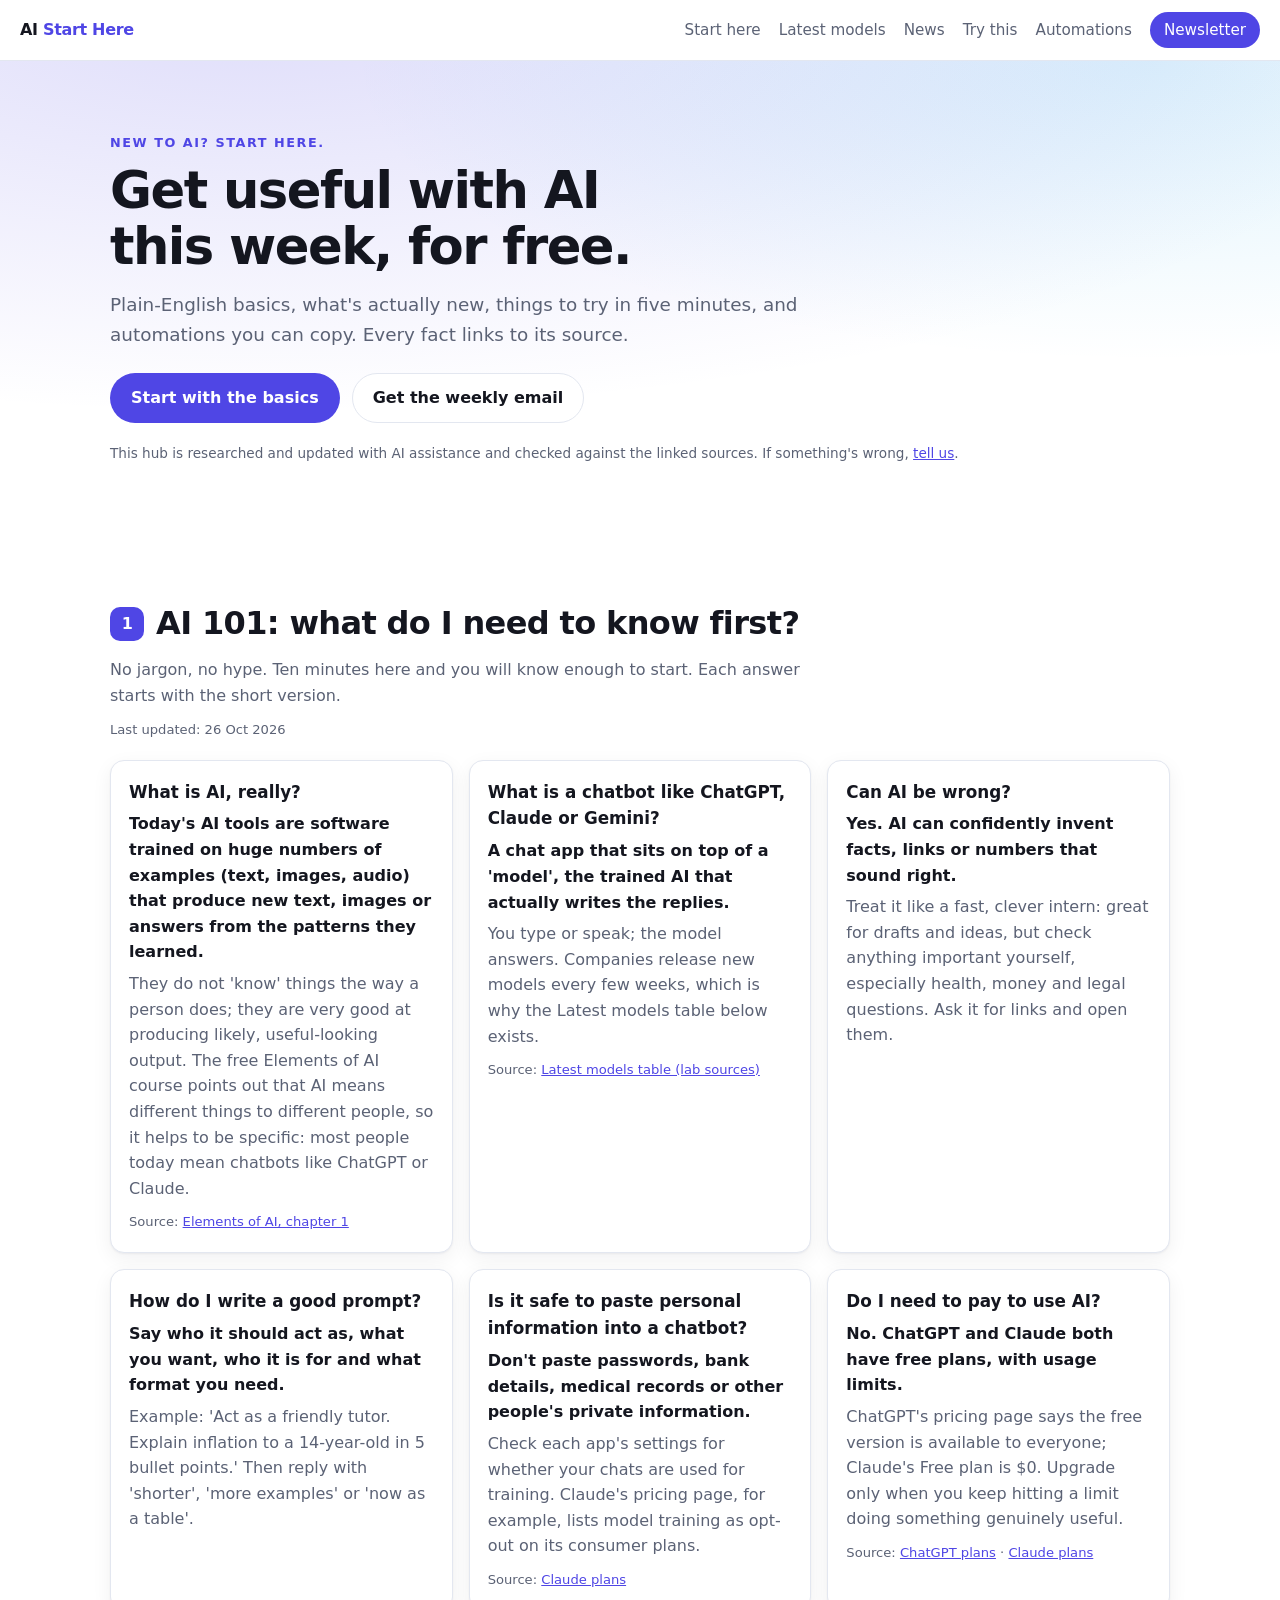
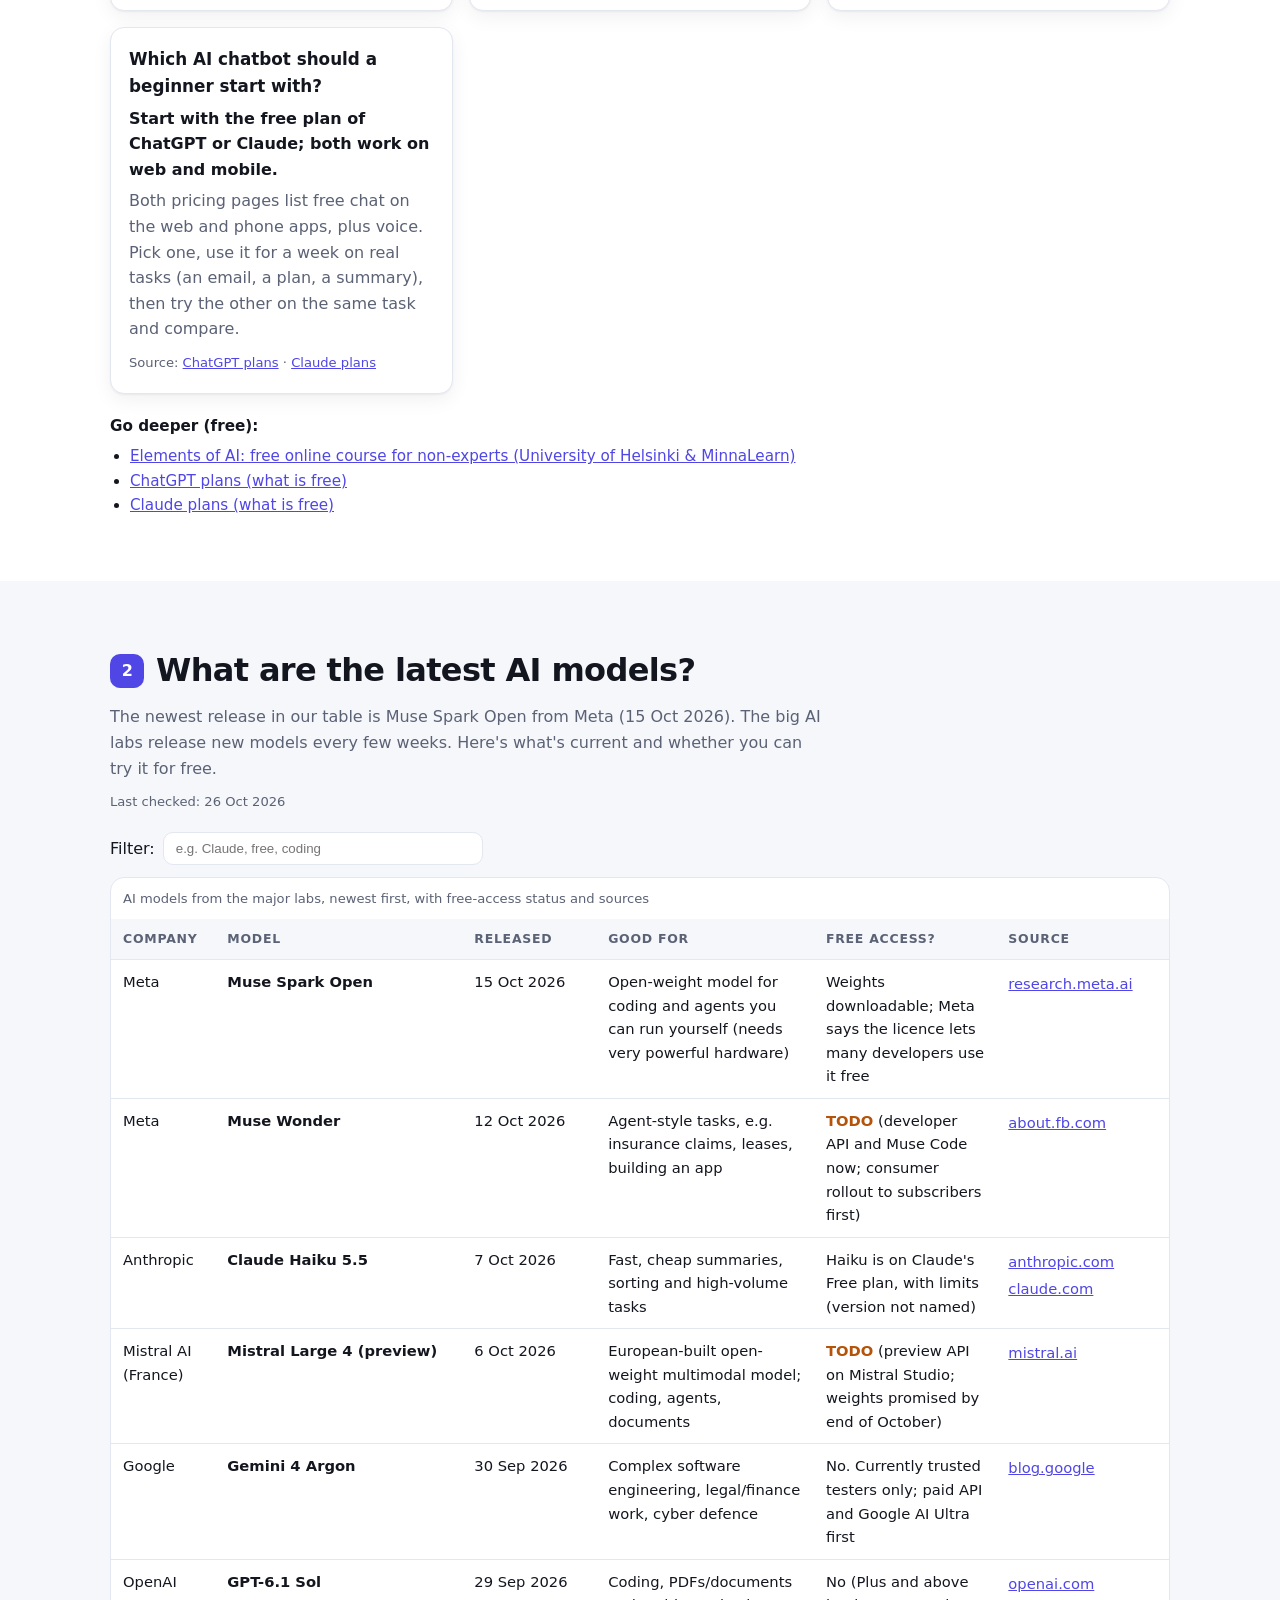
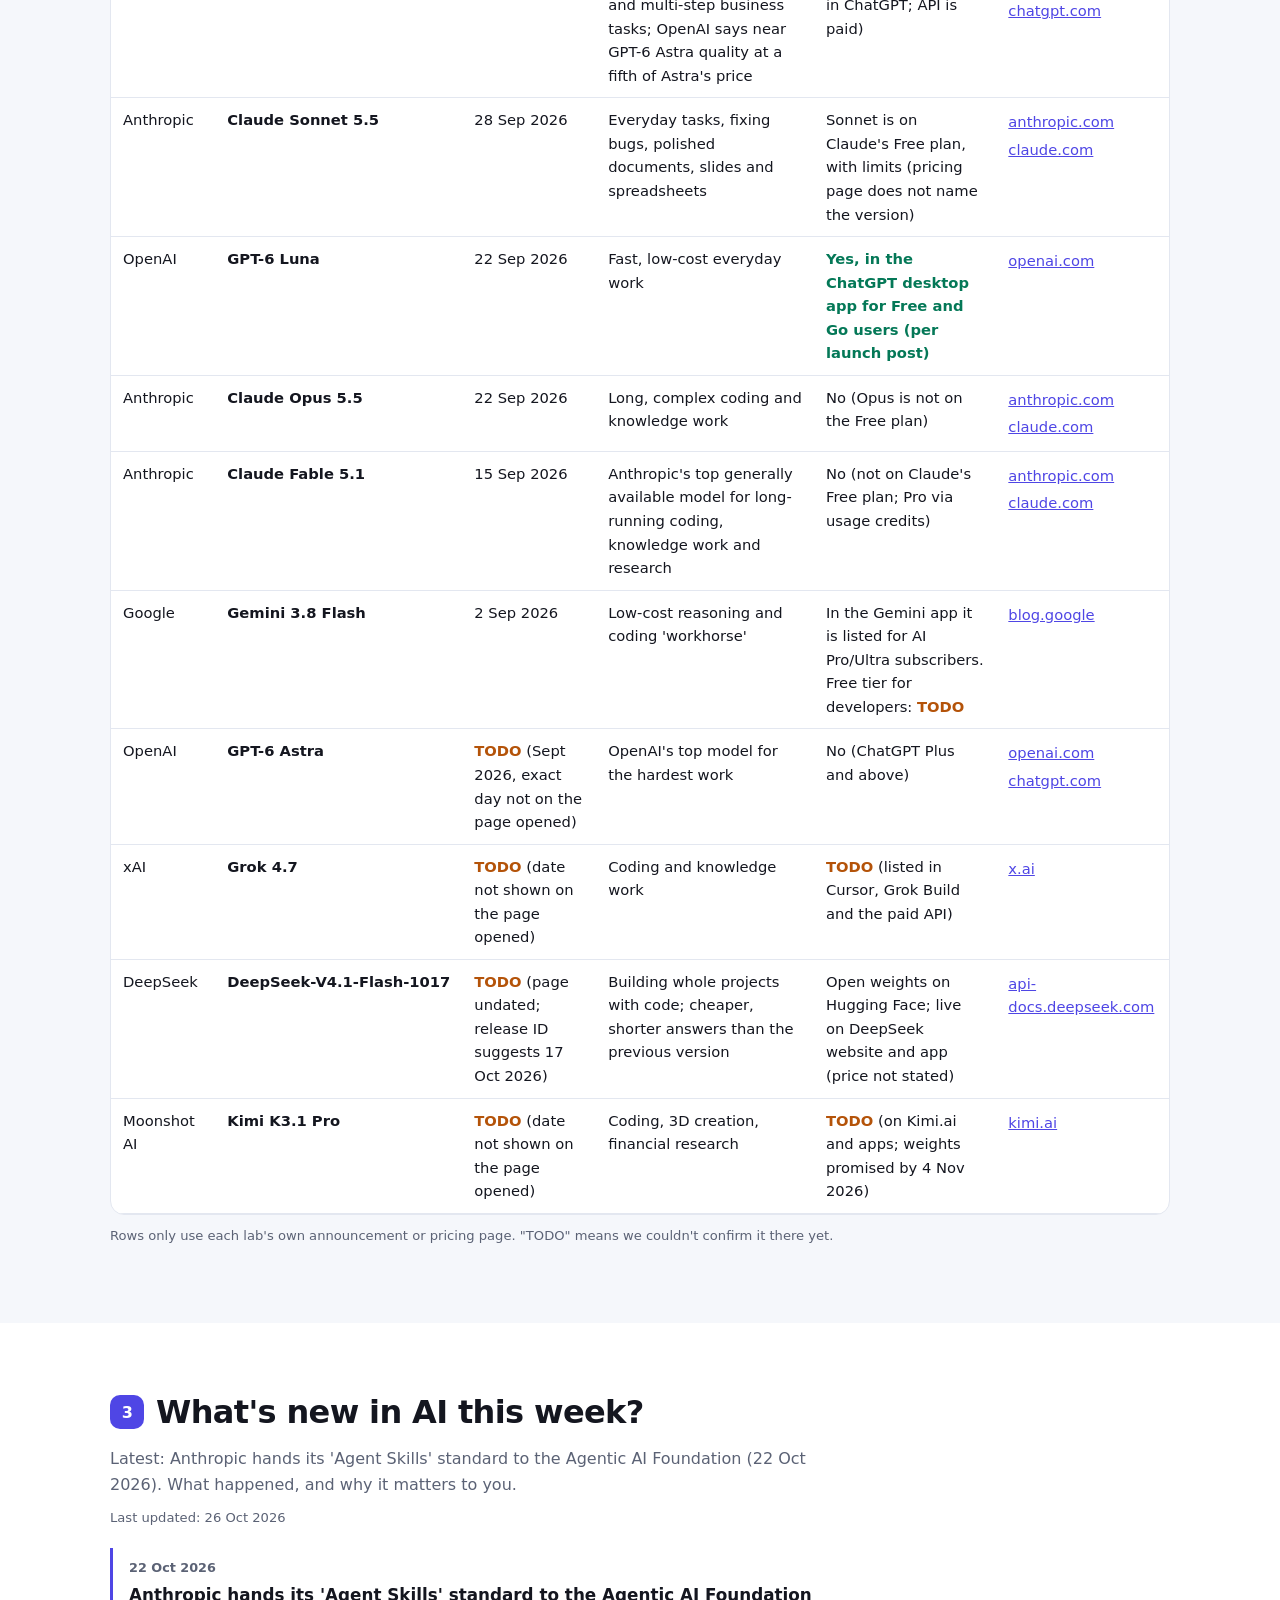
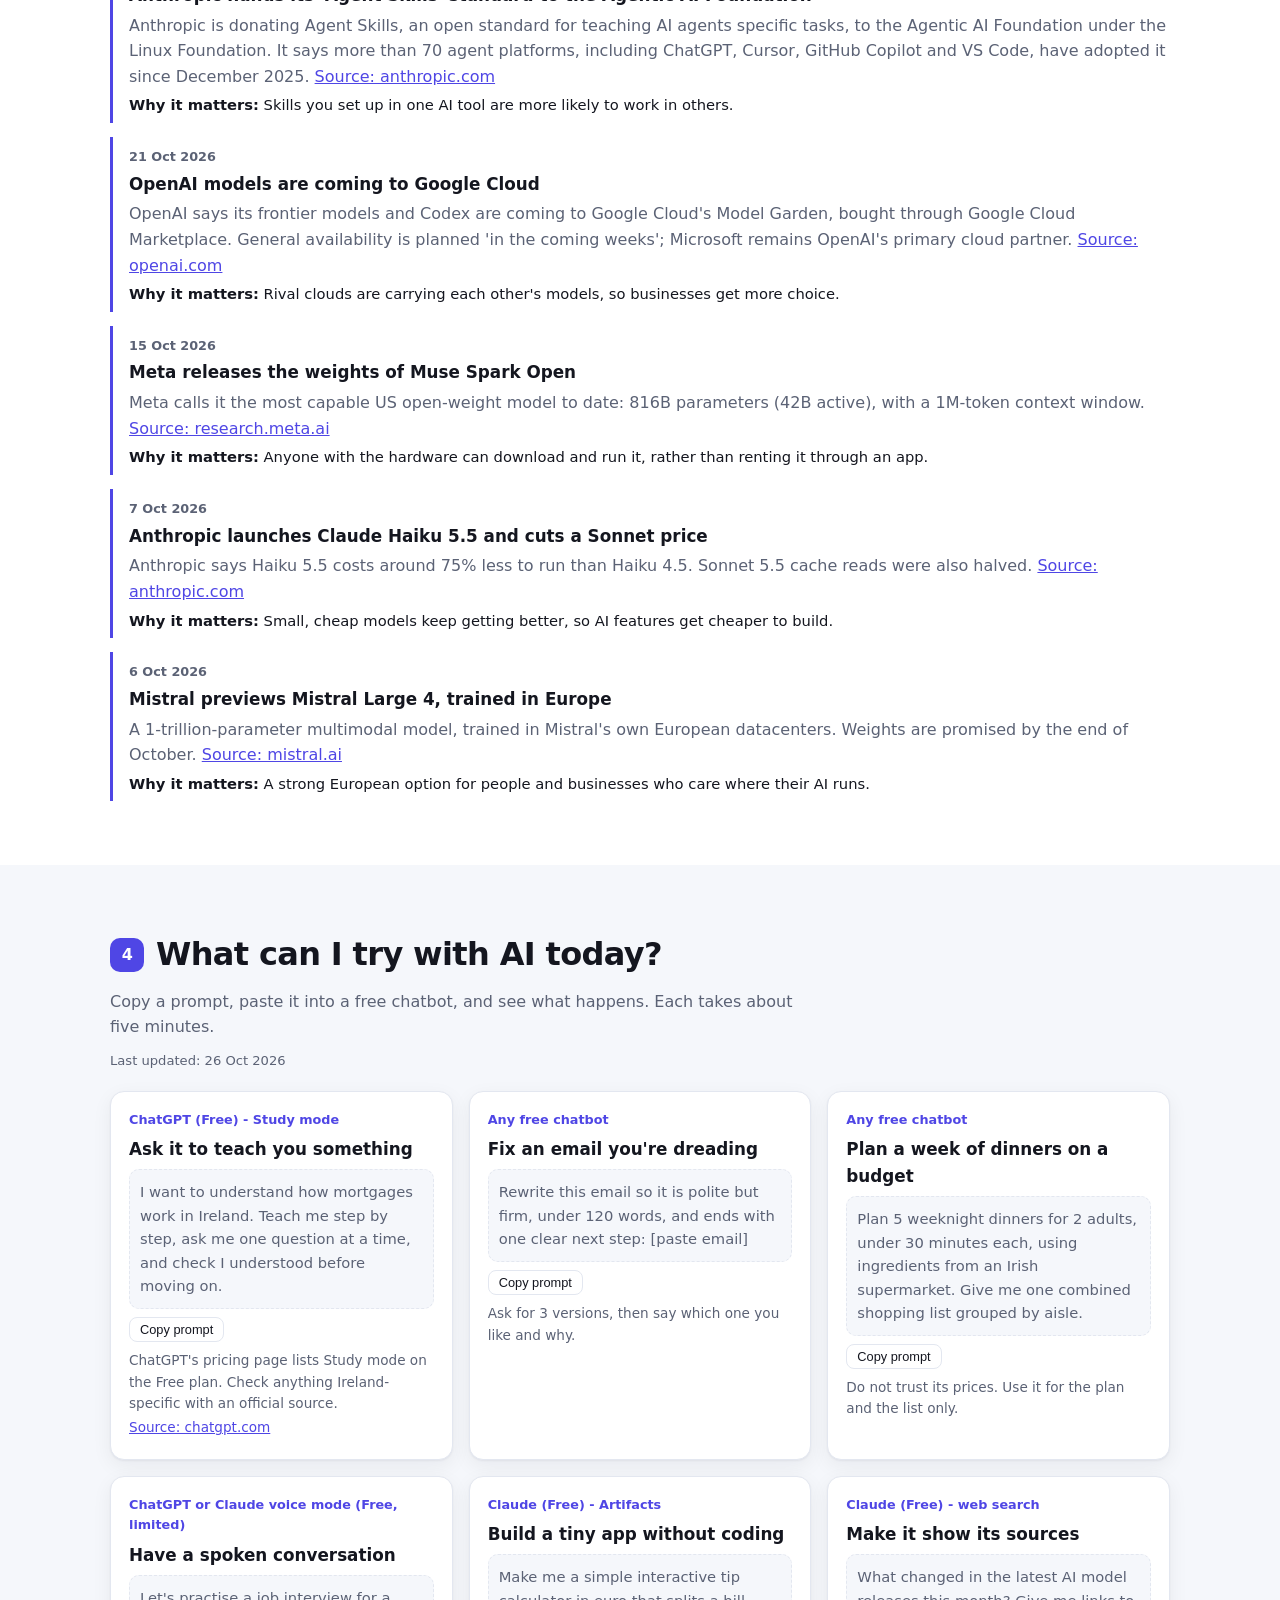
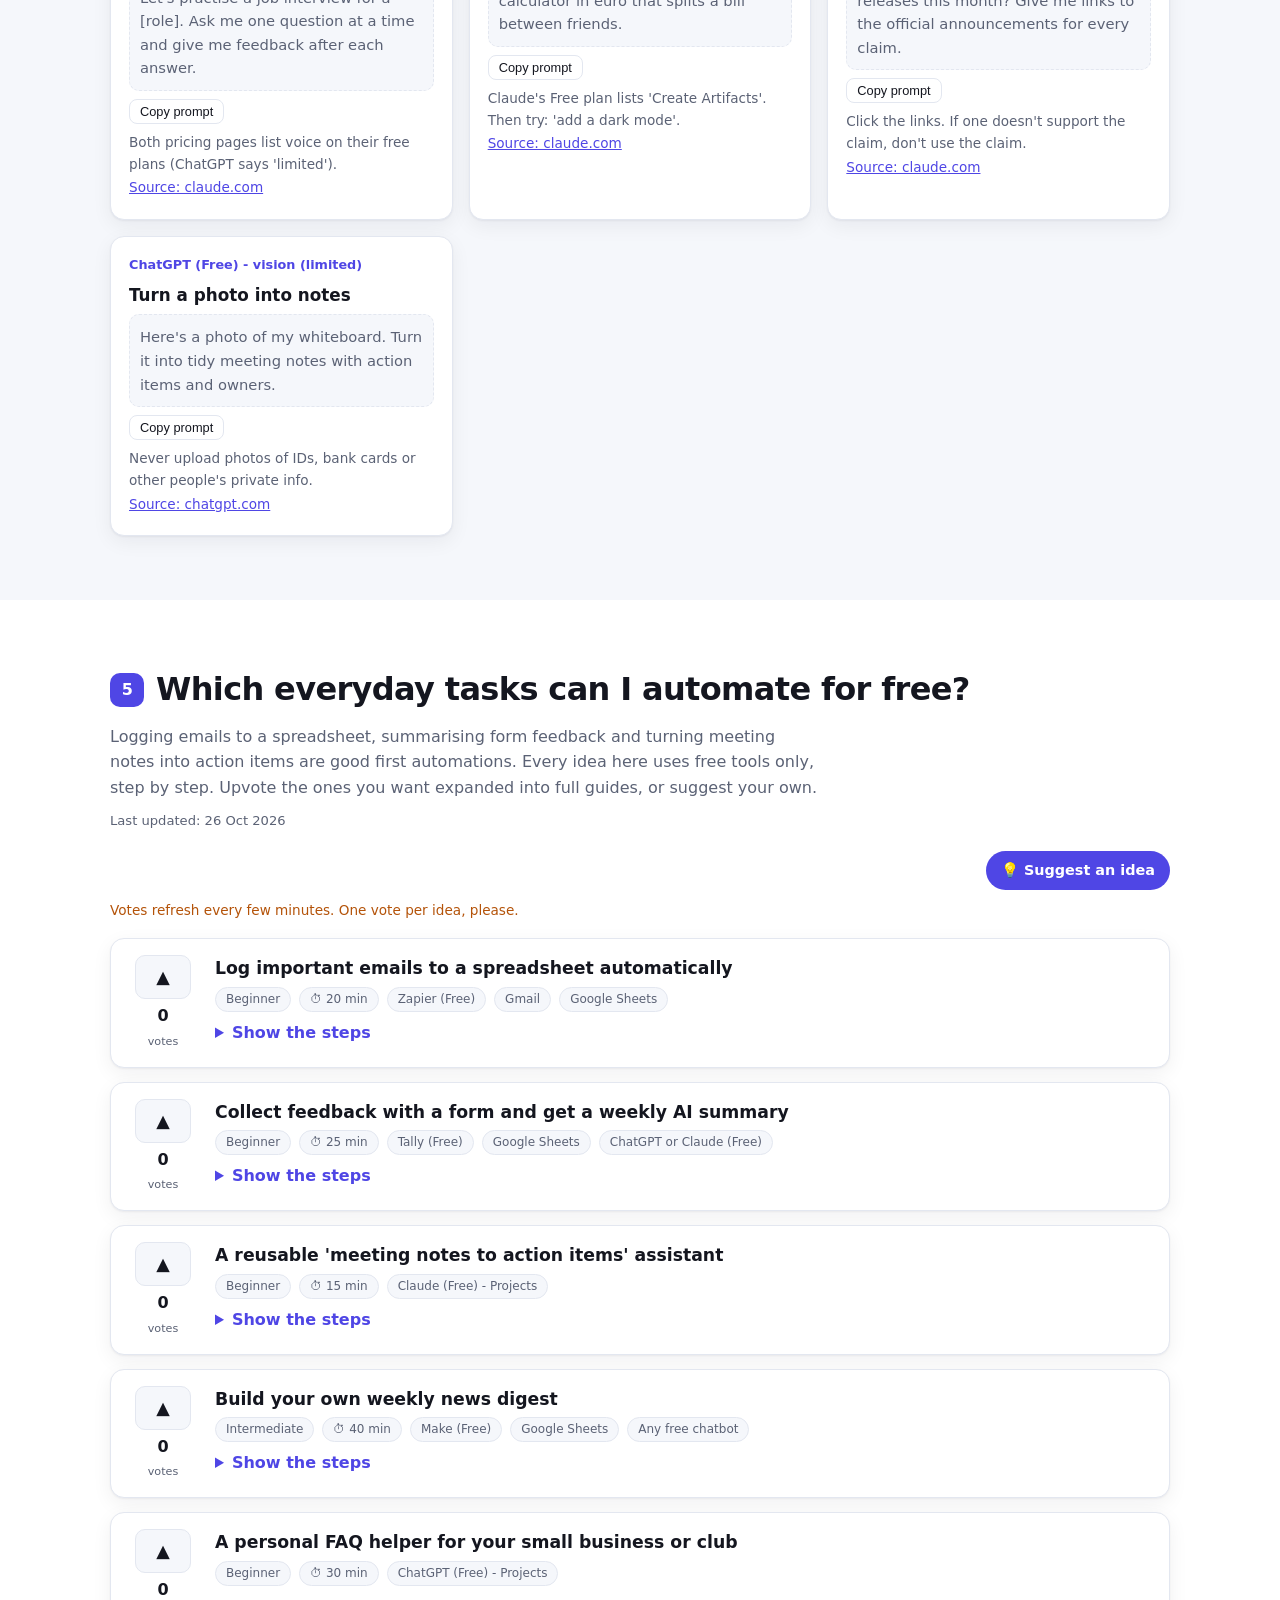
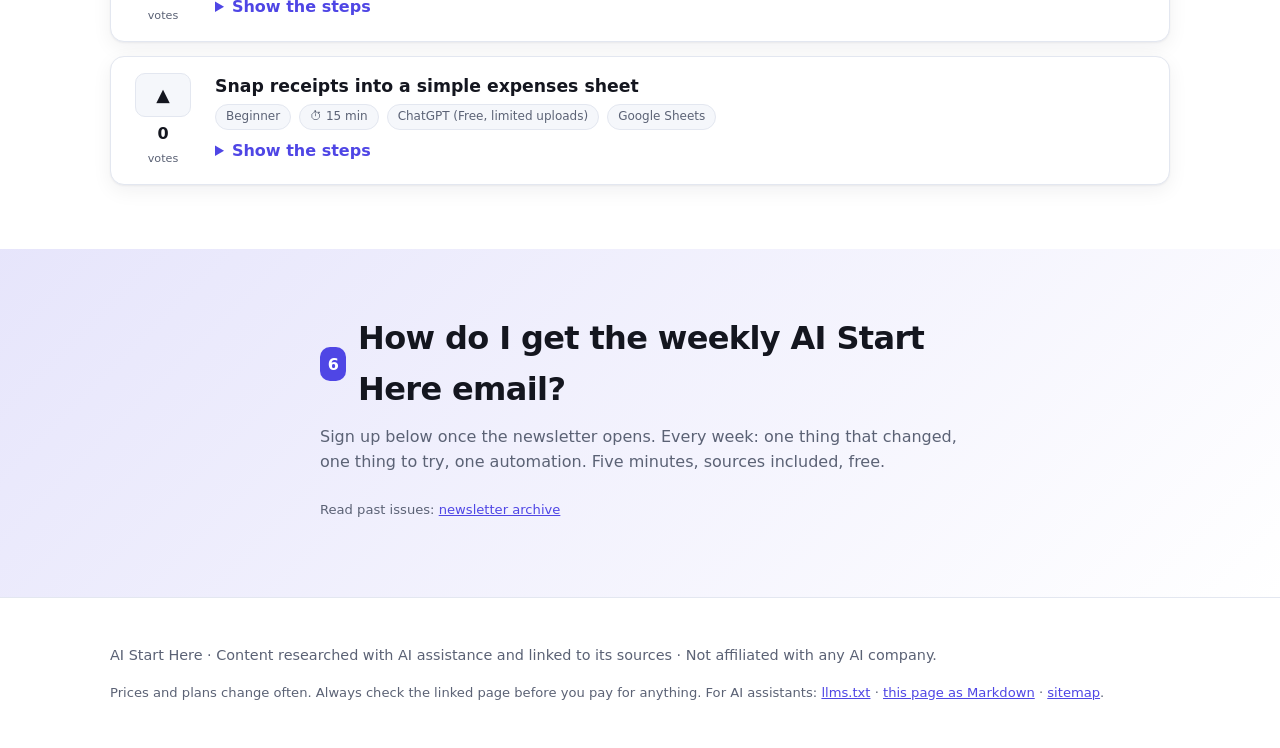
==== index.html @ d6c8cd98 "Add Bing Webmaster verification tag. Emit the msvalidate.01 meta in the built head, right after the " ====
<!doctype html>
<html lang="en-IE">
<head>
<meta charset="utf-8">
<meta name="viewport" content="width=device-width, initial-scale=1">
<!-- build:head -->
<title>AI Start Here | A free beginner&#x27;s guide to using AI</title>
<meta name="description" content="New to AI? Plain-English basics, the latest AI models, sourced news, prompts to try and free automations. Every fact links to its source. Updated weekly.">
<meta name="robots" content="index, follow, max-image-preview:large">
<meta name="google-site-verification" content="b8aQowdIF8Ybq-6g_K273DIwLxjHl_nhiGMAdsaDWd8">
<meta name="msvalidate.01" content="47F4F1AF24924904A878287F633732C9">
<link rel="canonical" href="https://aistarthere.github.io/">
<link rel="alternate" type="text/markdown" href="index.md" title="This page as Markdown">
<link rel="describedby" type="text/markdown" href="llms.txt" title="llms.txt">
<link rel="icon" href="favicon.ico" sizes="32x32">
<link rel="icon" href="favicon.svg" type="image/svg+xml">
<link rel="apple-touch-icon" href="apple-touch-icon.png">
<meta name="theme-color" content="#4f46e5">
<meta property="og:type" content="website">
<meta property="og:site_name" content="AI Start Here">
<meta property="og:title" content="AI Start Here | A free beginner&#x27;s guide to using AI">
<meta property="og:description" content="New to AI? Plain-English basics, the latest AI models, sourced news, prompts to try and free automations. Every fact links to its source. Updated weekly.">
<meta property="og:url" content="https://aistarthere.github.io/">
<meta property="og:image" content="https://aistarthere.github.io/og-image.png">
<meta property="og:image:width" content="1200">
<meta property="og:image:height" content="630">
<meta property="og:image:alt" content="AI Start Here. Get useful with AI this week, for free. Every fact links to its source.">
<meta property="og:locale" content="en_IE">
<meta name="twitter:card" content="summary_large_image">
<meta name="twitter:title" content="AI Start Here | A free beginner&#x27;s guide to using AI">
<meta name="twitter:description" content="New to AI? Plain-English basics, the latest AI models, sourced news, prompts to try and free automations. Every fact links to its source. Updated weekly.">
<meta name="twitter:image" content="https://aistarthere.github.io/og-image.png">
<meta name="twitter:image:alt" content="AI Start Here. Get useful with AI this week, for free. Every fact links to its source.">
<meta name="twitter:site" content="@aistarthere">
<!-- /build:head -->
<link rel="stylesheet" href="styles.css">
<script src="config.js"></script>
<!-- build:jsonld -->
<script type="application/ld+json">
{
 "@context": "https://schema.org",
 "@graph": [
  {
   "@type": "Organization",
   "@id": "https://aistarthere.github.io/#org",
   "name": "AI Start Here",
   "url": "https://aistarthere.github.io/",
   "logo": {
    "@type": "ImageObject",
    "url": "https://aistarthere.github.io/apple-touch-icon.png",
    "width": 180,
    "height": 180
   },
   "sameAs": [
    "https://x.com/aistarthere"
   ]
  },
  {
   "@type": "WebSite",
   "@id": "https://aistarthere.github.io/#website",
   "name": "AI Start Here",
   "url": "https://aistarthere.github.io/",
   "description": "New to AI? Plain-English basics, the latest AI models, sourced news, prompts to try and free automations. Every fact links to its source. Updated weekly.",
   "inLanguage": "en-IE",
   "publisher": {
    "@id": "https://aistarthere.github.io/#org"
   }
  },
  {
   "@type": "WebPage",
   "@id": "https://aistarthere.github.io/#webpage",
   "url": "https://aistarthere.github.io/",
   "name": "AI Start Here | A free beginner's guide to using AI",
   "isPartOf": {
    "@id": "https://aistarthere.github.io/#website"
   },
   "inLanguage": "en-IE",
   "dateModified": "2026-10-26",
   "primaryImageOfPage": "https://aistarthere.github.io/og-image.png"
  },
  {
   "@type": "FAQPage",
   "@id": "https://aistarthere.github.io/#basics",
   "name": "AI 101: what do I need to know first?",
   "mainEntity": [
    {
     "@type": "Question",
     "name": "What is AI, really?",
     "acceptedAnswer": {
      "@type": "Answer",
      "text": "Today's AI tools are software trained on huge numbers of examples (text, images, audio) that produce new text, images or answers from the patterns they learned. They do not 'know' things the way a person does; they are very good at producing likely, useful-looking output. The free Elements of AI course points out that AI means different things to different people, so it helps to be specific: most people today mean chatbots like ChatGPT or Claude."
     }
    },
    {
     "@type": "Question",
     "name": "What is a chatbot like ChatGPT, Claude or Gemini?",
     "acceptedAnswer": {
      "@type": "Answer",
      "text": "A chat app that sits on top of a 'model', the trained AI that actually writes the replies. You type or speak; the model answers. Companies release new models every few weeks, which is why the Latest models table below exists."
     }
    },
    {
     "@type": "Question",
     "name": "Can AI be wrong?",
     "acceptedAnswer": {
      "@type": "Answer",
      "text": "Yes. AI can confidently invent facts, links or numbers that sound right. Treat it like a fast, clever intern: great for drafts and ideas, but check anything important yourself, especially health, money and legal questions. Ask it for links and open them."
     }
    },
    {
     "@type": "Question",
     "name": "How do I write a good prompt?",
     "acceptedAnswer": {
      "@type": "Answer",
      "text": "Say who it should act as, what you want, who it is for and what format you need. Example: 'Act as a friendly tutor. Explain inflation to a 14-year-old in 5 bullet points.' Then reply with 'shorter', 'more examples' or 'now as a table'."
     }
    },
    {
     "@type": "Question",
     "name": "Is it safe to paste personal information into a chatbot?",
     "acceptedAnswer": {
      "@type": "Answer",
      "text": "Don't paste passwords, bank details, medical records or other people's private information. Check each app's settings for whether your chats are used for training. Claude's pricing page, for example, lists model training as opt-out on its consumer plans."
     }
    },
    {
     "@type": "Question",
     "name": "Do I need to pay to use AI?",
     "acceptedAnswer": {
      "@type": "Answer",
      "text": "No. ChatGPT and Claude both have free plans, with usage limits. ChatGPT's pricing page says the free version is available to everyone; Claude's Free plan is $0. Upgrade only when you keep hitting a limit doing something genuinely useful."
     }
    },
    {
     "@type": "Question",
     "name": "Which AI chatbot should a beginner start with?",
     "acceptedAnswer": {
      "@type": "Answer",
      "text": "Start with the free plan of ChatGPT or Claude; both work on web and mobile. Both pricing pages list free chat on the web and phone apps, plus voice. Pick one, use it for a week on real tasks (an email, a plan, a summary), then try the other on the same task and compare."
     }
    }
   ]
  },
  {
   "@type": "ItemList",
   "@id": "https://aistarthere.github.io/#models",
   "name": "Latest AI models",
   "itemListOrder": "https://schema.org/ItemListOrderDescending",
   "numberOfItems": 15,
   "itemListElement": [
    {
     "@type": "ListItem",
     "position": 1,
     "name": "Muse Spark Open (Meta)",
     "url": "https://research.meta.ai/blog/muse-spark-open",
     "description": "Open-weight model for coding and agents you can run yourself (needs very powerful hardware)"
    },
    {
     "@type": "ListItem",
     "position": 2,
     "name": "Muse Wonder (Meta)",
     "url": "https://about.fb.com/news/2026/10/introducing-muse-wonder-models/",
     "description": "Agent-style tasks, e.g. insurance claims, leases, building an app"
    },
    {
     "@type": "ListItem",
     "position": 3,
     "name": "Claude Haiku 5.5 (Anthropic)",
     "url": "https://www.anthropic.com/claude-haiku-5-5",
     "description": "Fast, cheap summaries, sorting and high-volume tasks"
    },
    {
     "@type": "ListItem",
     "position": 4,
     "name": "Mistral Large 4 (preview) (Mistral AI (France))",
     "url": "https://mistral.ai/news/mistral-large-4/",
     "description": "European-built open-weight multimodal model; coding, agents, documents"
    },
    {
     "@type": "ListItem",
     "position": 5,
     "name": "Gemini 4 Argon (Google)",
     "url": "https://blog.google/innovation-and-ai/models-and-research/gemini-models/gemini-4-argon/",
     "description": "Complex software engineering, legal/finance work, cyber defence"
    },
    {
     "@type": "ListItem",
     "position": 6,
     "name": "GPT-6.1 Sol (OpenAI)",
     "url": "https://openai.com/index/introducing-gpt-6-1-sol/",
     "description": "Coding, PDFs/documents and multi-step business tasks; OpenAI says near GPT-6 Astra quality at a fifth of Astra's price"
    },
    {
     "@type": "ListItem",
     "position": 7,
     "name": "Claude Sonnet 5.5 (Anthropic)",
     "url": "https://www.anthropic.com/claude-sonnet-5-5",
     "description": "Everyday tasks, fixing bugs, polished documents, slides and spreadsheets"
    },
    {
     "@type": "ListItem",
     "position": 8,
     "name": "GPT-6 Luna (OpenAI)",
     "url": "https://openai.com/index/introducing-gpt-6-sol-and-luna/",
     "description": "Fast, low-cost everyday work"
    },
    {
     "@type": "ListItem",
     "position": 9,
     "name": "Claude Opus 5.5 (Anthropic)",
     "url": "https://www.anthropic.com/claude-opus-5-5",
     "description": "Long, complex coding and knowledge work"
    },
    {
     "@type": "ListItem",
     "position": 10,
     "name": "Claude Fable 5.1 (Anthropic)",
     "url": "https://www.anthropic.com/claude-fable-and-mythos-5-1",
     "description": "Anthropic's top generally available model for long-running coding, knowledge work and research"
    },
    {
     "@type": "ListItem",
     "position": 11,
     "name": "Gemini 3.8 Flash (Google)",
     "url": "https://blog.google/innovation-and-ai/models-and-research/gemini-models/3-8-flash-and-3-8-flash-cyber/",
     "description": "Low-cost reasoning and coding 'workhorse'"
    },
    {
     "@type": "ListItem",
     "position": 12,
     "name": "GPT-6 Astra (OpenAI)",
     "url": "https://openai.com/index/introducing-gpt-6-sol-and-luna/",
     "description": "OpenAI's top model for the hardest work"
    },
    {
     "@type": "ListItem",
     "position": 13,
     "name": "Grok 4.7 (xAI)",
     "url": "https://x.ai/news/grok-4-7",
     "description": "Coding and knowledge work"
    },
    {
     "@type": "ListItem",
     "position": 14,
     "name": "DeepSeek-V4.1-Flash-1017 (DeepSeek)",
     "url": "https://api-docs.deepseek.com/news/news261017/",
     "description": "Building whole projects with code; cheaper, shorter answers than the previous version"
    },
    {
     "@type": "ListItem",
     "position": 15,
     "name": "Kimi K3.1 Pro (Moonshot AI)",
     "url": "https://www.kimi.ai/blog/kimi-k3-1-pro",
     "description": "Coding, 3D creation, financial research"
    }
   ]
  }
 ]
}
</script>
<!-- /build:jsonld -->
</head>
<body>
<a class="skip" href="#main">Skip to content</a>
<header class="topbar">
  <a class="brand" href="#top">AI <span>Start Here</span></a>
  <button class="menu-btn" type="button" aria-label="Open menu" aria-expanded="false" aria-controls="site-nav">☰</button>
  <nav class="nav" id="site-nav" aria-label="Sections">
    <a href="#basics">Start here</a>
    <a href="#models">Latest models</a>
    <a href="#news">News</a>
    <a href="#try">Try this</a>
    <a href="#automations">Automations</a>
    <a href="#newsletter" class="nav-cta">Newsletter</a>
  </nav>
</header>

<main id="main">
  <section class="hero" id="top">
    <div class="wrap">
      <p class="eyebrow">New to AI? Start here.</p>
      <h1>Get useful with AI this week, for free.</h1>
      <p class="lede">Plain-English basics, what's actually new, things to try in five minutes, and automations you can copy. Every fact links to its source.</p>
      <div class="hero-ctas">
        <a class="btn primary" href="#basics">Start with the basics</a>
        <a class="btn ghost" href="#newsletter">Get the weekly email</a>
      </div>
      <p class="disclosure">This hub is researched and updated with AI assistance and checked against the linked sources. If something's wrong, <a href="#suggest">tell us</a>.</p>
    </div>
  </section>

  <section id="basics" class="section" aria-labelledby="basics-h">
    <div class="wrap">
      <!-- build:basics -->
<h2 id="basics-h"><span class="num" aria-hidden="true">1</span> AI 101: what do I need to know first?</h2>
      <p class="section-intro answer">No jargon, no hype. Ten minutes here and you will know enough to start. Each answer starts with the short version.</p>
      <p class="updated">Last updated: <time datetime="2026-10-26">26 Oct 2026</time></p>
      <div class="grid cards" id="basics-cards"><article class="card faq-item" id="what-is-ai"><h3>What is AI, really?</h3><p class="answer"><strong>Today&#x27;s AI tools are software trained on huge numbers of examples (text, images, audio) that produce new text, images or answers from the patterns they learned.</strong></p><p>They do not &#x27;know&#x27; things the way a person does; they are very good at producing likely, useful-looking output. The free Elements of AI course points out that AI means different things to different people, so it helps to be specific: most people today mean chatbots like ChatGPT or Claude.</p><p class="src">Source: <a href="https://course.elementsofai.com/1/1" rel="noopener" target="_blank">Elements of AI, chapter 1</a></p></article><article class="card faq-item" id="what-is-a-chatbot"><h3>What is a chatbot like ChatGPT, Claude or Gemini?</h3><p class="answer"><strong>A chat app that sits on top of a &#x27;model&#x27;, the trained AI that actually writes the replies.</strong></p><p>You type or speak; the model answers. Companies release new models every few weeks, which is why the Latest models table below exists.</p><p class="src">Source: <a href="#models">Latest models table (lab sources)</a></p></article><article class="card faq-item" id="can-ai-be-wrong"><h3>Can AI be wrong?</h3><p class="answer"><strong>Yes. AI can confidently invent facts, links or numbers that sound right.</strong></p><p>Treat it like a fast, clever intern: great for drafts and ideas, but check anything important yourself, especially health, money and legal questions. Ask it for links and open them.</p></article><article class="card faq-item" id="how-to-prompt"><h3>How do I write a good prompt?</h3><p class="answer"><strong>Say who it should act as, what you want, who it is for and what format you need.</strong></p><p>Example: &#x27;Act as a friendly tutor. Explain inflation to a 14-year-old in 5 bullet points.&#x27; Then reply with &#x27;shorter&#x27;, &#x27;more examples&#x27; or &#x27;now as a table&#x27;.</p></article><article class="card faq-item" id="privacy"><h3>Is it safe to paste personal information into a chatbot?</h3><p class="answer"><strong>Don&#x27;t paste passwords, bank details, medical records or other people&#x27;s private information.</strong></p><p>Check each app&#x27;s settings for whether your chats are used for training. Claude&#x27;s pricing page, for example, lists model training as opt-out on its consumer plans.</p><p class="src">Source: <a href="https://claude.com/pricing" rel="noopener" target="_blank">Claude plans</a></p></article><article class="card faq-item" id="do-i-need-to-pay"><h3>Do I need to pay to use AI?</h3><p class="answer"><strong>No. ChatGPT and Claude both have free plans, with usage limits.</strong></p><p>ChatGPT&#x27;s pricing page says the free version is available to everyone; Claude&#x27;s Free plan is $0. Upgrade only when you keep hitting a limit doing something genuinely useful.</p><p class="src">Source: <a href="https://chatgpt.com/pricing" rel="noopener" target="_blank">ChatGPT plans</a> · <a href="https://claude.com/pricing" rel="noopener" target="_blank">Claude plans</a></p></article><article class="card faq-item" id="where-to-start"><h3>Which AI chatbot should a beginner start with?</h3><p class="answer"><strong>Start with the free plan of ChatGPT or Claude; both work on web and mobile.</strong></p><p>Both pricing pages list free chat on the web and phone apps, plus voice. Pick one, use it for a week on real tasks (an email, a plan, a summary), then try the other on the same task and compare.</p><p class="src">Source: <a href="https://chatgpt.com/pricing" rel="noopener" target="_blank">ChatGPT plans</a> · <a href="https://claude.com/pricing" rel="noopener" target="_blank">Claude plans</a></p></article></div>
      <div class="learn-more"><strong>Go deeper (free):</strong><ul><li><a href="https://www.elementsofai.com/" rel="noopener" target="_blank">Elements of AI: free online course for non-experts (University of Helsinki &amp; MinnaLearn)</a></li><li><a href="https://chatgpt.com/pricing" rel="noopener" target="_blank">ChatGPT plans (what is free)</a></li><li><a href="https://claude.com/pricing" rel="noopener" target="_blank">Claude plans (what is free)</a></li></ul></div>
<!-- /build:basics -->
    </div>
  </section>

  <section id="models" class="section alt" aria-labelledby="models-h">
    <div class="wrap">
      <!-- build:models -->
<h2 id="models-h"><span class="num" aria-hidden="true">2</span> What are the latest AI models?</h2>
      <p class="section-intro answer">The newest release in our table is Muse Spark Open from Meta (15 Oct 2026). The big AI labs release new models every few weeks. Here's what's current and whether you can try it for free.</p>
      <p class="updated">Last checked: <time datetime="2026-10-26">26 Oct 2026</time></p>
      <div class="filter-row" hidden>
        <label for="model-filter">Filter:</label>
        <input id="model-filter" type="search" placeholder="e.g. Claude, free, coding">
      </div>
      <div class="table-wrap" tabindex="0" role="region" aria-labelledby="models-caption">
        <table class="models">
          <caption id="models-caption">AI models from the major labs, newest first, with free-access status and sources</caption>
          <thead><tr><th scope="col">Company</th><th scope="col">Model</th><th scope="col">Released</th><th scope="col">Good for</th><th scope="col">Free access?</th><th scope="col">Source</th></tr></thead>
          <tbody id="models-body"><tr><td>Meta</td><th scope="row" class="model">Muse Spark Open</th><td>15 Oct 2026</td><td>Open-weight model for coding and agents you can run yourself (needs very powerful hardware)</td><td>Weights downloadable; Meta says the licence lets many developers use it free</td><td><ul class="srcs"><li><a href="https://research.meta.ai/blog/muse-spark-open" rel="noopener" target="_blank">research.meta.ai</a></li></ul></td></tr><tr><td>Meta</td><th scope="row" class="model">Muse Wonder</th><td>12 Oct 2026</td><td>Agent-style tasks, e.g. insurance claims, leases, building an app</td><td><span class="todo">TODO</span> (developer API and Muse Code now; consumer rollout to subscribers first)</td><td><ul class="srcs"><li><a href="https://about.fb.com/news/2026/10/introducing-muse-wonder-models/" rel="noopener" target="_blank">about.fb.com</a></li></ul></td></tr><tr><td>Anthropic</td><th scope="row" class="model">Claude Haiku 5.5</th><td>7 Oct 2026</td><td>Fast, cheap summaries, sorting and high-volume tasks</td><td>Haiku is on Claude&#x27;s Free plan, with limits (version not named)</td><td><ul class="srcs"><li><a href="https://www.anthropic.com/claude-haiku-5-5" rel="noopener" target="_blank">anthropic.com</a></li><li><a href="https://claude.com/pricing" rel="noopener" target="_blank">claude.com</a></li></ul></td></tr><tr><td>Mistral AI (France)</td><th scope="row" class="model">Mistral Large 4 (preview)</th><td>6 Oct 2026</td><td>European-built open-weight multimodal model; coding, agents, documents</td><td><span class="todo">TODO</span> (preview API on Mistral Studio; weights promised by end of October)</td><td><ul class="srcs"><li><a href="https://mistral.ai/news/mistral-large-4/" rel="noopener" target="_blank">mistral.ai</a></li></ul></td></tr><tr><td>Google</td><th scope="row" class="model">Gemini 4 Argon</th><td>30 Sep 2026</td><td>Complex software engineering, legal/finance work, cyber defence</td><td>No. Currently trusted testers only; paid API and Google AI Ultra first</td><td><ul class="srcs"><li><a href="https://blog.google/innovation-and-ai/models-and-research/gemini-models/gemini-4-argon/" rel="noopener" target="_blank">blog.google</a></li></ul></td></tr><tr><td>OpenAI</td><th scope="row" class="model">GPT-6.1 Sol</th><td>29 Sep 2026</td><td>Coding, PDFs/documents and multi-step business tasks; OpenAI says near GPT-6 Astra quality at a fifth of Astra&#x27;s price</td><td>No (Plus and above in ChatGPT; API is paid)</td><td><ul class="srcs"><li><a href="https://openai.com/index/introducing-gpt-6-1-sol/" rel="noopener" target="_blank">openai.com</a></li><li><a href="https://chatgpt.com/pricing" rel="noopener" target="_blank">chatgpt.com</a></li></ul></td></tr><tr><td>Anthropic</td><th scope="row" class="model">Claude Sonnet 5.5</th><td>28 Sep 2026</td><td>Everyday tasks, fixing bugs, polished documents, slides and spreadsheets</td><td>Sonnet is on Claude&#x27;s Free plan, with limits (pricing page does not name the version)</td><td><ul class="srcs"><li><a href="https://www.anthropic.com/claude-sonnet-5-5" rel="noopener" target="_blank">anthropic.com</a></li><li><a href="https://claude.com/pricing" rel="noopener" target="_blank">claude.com</a></li></ul></td></tr><tr><td>OpenAI</td><th scope="row" class="model">GPT-6 Luna</th><td>22 Sep 2026</td><td>Fast, low-cost everyday work</td><td class="free-yes">Yes, in the ChatGPT desktop app for Free and Go users (per launch post)</td><td><ul class="srcs"><li><a href="https://openai.com/index/introducing-gpt-6-sol-and-luna/" rel="noopener" target="_blank">openai.com</a></li></ul></td></tr><tr><td>Anthropic</td><th scope="row" class="model">Claude Opus 5.5</th><td>22 Sep 2026</td><td>Long, complex coding and knowledge work</td><td>No (Opus is not on the Free plan)</td><td><ul class="srcs"><li><a href="https://www.anthropic.com/claude-opus-5-5" rel="noopener" target="_blank">anthropic.com</a></li><li><a href="https://claude.com/pricing" rel="noopener" target="_blank">claude.com</a></li></ul></td></tr><tr><td>Anthropic</td><th scope="row" class="model">Claude Fable 5.1</th><td>15 Sep 2026</td><td>Anthropic&#x27;s top generally available model for long-running coding, knowledge work and research</td><td>No (not on Claude&#x27;s Free plan; Pro via usage credits)</td><td><ul class="srcs"><li><a href="https://www.anthropic.com/claude-fable-and-mythos-5-1" rel="noopener" target="_blank">anthropic.com</a></li><li><a href="https://claude.com/pricing" rel="noopener" target="_blank">claude.com</a></li></ul></td></tr><tr><td>Google</td><th scope="row" class="model">Gemini 3.8 Flash</th><td>2 Sep 2026</td><td>Low-cost reasoning and coding &#x27;workhorse&#x27;</td><td>In the Gemini app it is listed for AI Pro/Ultra subscribers. Free tier for developers: <span class="todo">TODO</span></td><td><ul class="srcs"><li><a href="https://blog.google/innovation-and-ai/models-and-research/gemini-models/3-8-flash-and-3-8-flash-cyber/" rel="noopener" target="_blank">blog.google</a></li></ul></td></tr><tr><td>OpenAI</td><th scope="row" class="model">GPT-6 Astra</th><td><span class="todo">TODO</span> (Sept 2026, exact day not on the page opened)</td><td>OpenAI&#x27;s top model for the hardest work</td><td>No (ChatGPT Plus and above)</td><td><ul class="srcs"><li><a href="https://openai.com/index/introducing-gpt-6-sol-and-luna/" rel="noopener" target="_blank">openai.com</a></li><li><a href="https://chatgpt.com/pricing" rel="noopener" target="_blank">chatgpt.com</a></li></ul></td></tr><tr><td>xAI</td><th scope="row" class="model">Grok 4.7</th><td><span class="todo">TODO</span> (date not shown on the page opened)</td><td>Coding and knowledge work</td><td><span class="todo">TODO</span> (listed in Cursor, Grok Build and the paid API)</td><td><ul class="srcs"><li><a href="https://x.ai/news/grok-4-7" rel="noopener" target="_blank">x.ai</a></li></ul></td></tr><tr><td>DeepSeek</td><th scope="row" class="model">DeepSeek-V4.1-Flash-1017</th><td><span class="todo">TODO</span> (page undated; release ID suggests 17 Oct 2026)</td><td>Building whole projects with code; cheaper, shorter answers than the previous version</td><td>Open weights on Hugging Face; live on DeepSeek website and app (price not stated)</td><td><ul class="srcs"><li><a href="https://api-docs.deepseek.com/news/news261017/" rel="noopener" target="_blank">api-docs.deepseek.com</a></li></ul></td></tr><tr><td>Moonshot AI</td><th scope="row" class="model">Kimi K3.1 Pro</th><td><span class="todo">TODO</span> (date not shown on the page opened)</td><td>Coding, 3D creation, financial research</td><td><span class="todo">TODO</span> (on Kimi.ai and apps; weights promised by 4 Nov 2026)</td><td><ul class="srcs"><li><a href="https://www.kimi.ai/blog/kimi-k3-1-pro" rel="noopener" target="_blank">kimi.ai</a></li></ul></td></tr></tbody>
        </table>
      </div>
      <p class="fineprint">Rows only use each lab's own announcement or pricing page. "TODO" means we couldn't confirm it there yet.</p>
<!-- /build:models -->
    </div>
  </section>

  <section id="news" class="section" aria-labelledby="news-h">
    <div class="wrap">
      <!-- build:news -->
<h2 id="news-h"><span class="num" aria-hidden="true">3</span> What's new in AI this week?</h2>
      <p class="section-intro answer">Latest: Anthropic hands its &#x27;Agent Skills&#x27; standard to the Agentic AI Foundation (22 Oct 2026). What happened, and why it matters to you.</p>
      <p class="updated">Last updated: <time datetime="2026-10-26">26 Oct 2026</time></p>
      <ol class="news" id="news-list"><li><time datetime="2026-10-22">22 Oct 2026</time><h3>Anthropic hands its &#x27;Agent Skills&#x27; standard to the Agentic AI Foundation</h3><p>Anthropic is donating Agent Skills, an open standard for teaching AI agents specific tasks, to the Agentic AI Foundation under the Linux Foundation. It says more than 70 agent platforms, including ChatGPT, Cursor, GitHub Copilot and VS Code, have adopted it since December 2025. <a href="https://www.anthropic.com/news/donating-agent-skills-to-the-agentic-ai-foundation" rel="noopener" target="_blank">Source: anthropic.com</a></p><p class="why"><strong>Why it matters:</strong> Skills you set up in one AI tool are more likely to work in others.</p></li><li><time datetime="2026-10-21">21 Oct 2026</time><h3>OpenAI models are coming to Google Cloud</h3><p>OpenAI says its frontier models and Codex are coming to Google Cloud&#x27;s Model Garden, bought through Google Cloud Marketplace. General availability is planned &#x27;in the coming weeks&#x27;; Microsoft remains OpenAI&#x27;s primary cloud partner. <a href="https://openai.com/index/openai-models-google-cloud" rel="noopener" target="_blank">Source: openai.com</a></p><p class="why"><strong>Why it matters:</strong> Rival clouds are carrying each other&#x27;s models, so businesses get more choice.</p></li><li><time datetime="2026-10-15">15 Oct 2026</time><h3>Meta releases the weights of Muse Spark Open</h3><p>Meta calls it the most capable US open-weight model to date: 816B parameters (42B active), with a 1M-token context window. <a href="https://research.meta.ai/blog/muse-spark-open" rel="noopener" target="_blank">Source: research.meta.ai</a></p><p class="why"><strong>Why it matters:</strong> Anyone with the hardware can download and run it, rather than renting it through an app.</p></li><li><time datetime="2026-10-07">7 Oct 2026</time><h3>Anthropic launches Claude Haiku 5.5 and cuts a Sonnet price</h3><p>Anthropic says Haiku 5.5 costs around 75% less to run than Haiku 4.5. Sonnet 5.5 cache reads were also halved. <a href="https://www.anthropic.com/claude-haiku-5-5" rel="noopener" target="_blank">Source: anthropic.com</a></p><p class="why"><strong>Why it matters:</strong> Small, cheap models keep getting better, so AI features get cheaper to build.</p></li><li><time datetime="2026-10-06">6 Oct 2026</time><h3>Mistral previews Mistral Large 4, trained in Europe</h3><p>A 1-trillion-parameter multimodal model, trained in Mistral&#x27;s own European datacenters. Weights are promised by the end of October. <a href="https://mistral.ai/news/mistral-large-4/" rel="noopener" target="_blank">Source: mistral.ai</a></p><p class="why"><strong>Why it matters:</strong> A strong European option for people and businesses who care where their AI runs.</p></li></ol>
<!-- /build:news -->
    </div>
  </section>

  <section id="try" class="section alt" aria-labelledby="try-h">
    <div class="wrap">
      <!-- build:try -->
<h2 id="try-h"><span class="num" aria-hidden="true">4</span> What can I try with AI today?</h2>
      <p class="section-intro answer">Copy a prompt, paste it into a free chatbot, and see what happens. Each takes about five minutes.</p>
      <p class="updated">Last updated: <time datetime="2026-10-26">26 Oct 2026</time></p>
      <div class="grid cards" id="try-cards"><article class="card"><p class="tool">ChatGPT (Free) - Study mode</p><h3>Ask it to teach you something</h3><p class="prompt" id="p0">I want to understand how mortgages work in Ireland. Teach me step by step, ask me one question at a time, and check I understood before moving on.</p><button class="copy" type="button" data-target="p0" hidden>Copy prompt</button><p class="tip">ChatGPT&#x27;s pricing page lists Study mode on the Free plan. Check anything Ireland-specific with an official source. <a href="https://chatgpt.com/pricing" rel="noopener" target="_blank">Source: chatgpt.com</a></p></article><article class="card"><p class="tool">Any free chatbot</p><h3>Fix an email you&#x27;re dreading</h3><p class="prompt" id="p1">Rewrite this email so it is polite but firm, under 120 words, and ends with one clear next step: [paste email]</p><button class="copy" type="button" data-target="p1" hidden>Copy prompt</button><p class="tip">Ask for 3 versions, then say which one you like and why.</p></article><article class="card"><p class="tool">Any free chatbot</p><h3>Plan a week of dinners on a budget</h3><p class="prompt" id="p2">Plan 5 weeknight dinners for 2 adults, under 30 minutes each, using ingredients from an Irish supermarket. Give me one combined shopping list grouped by aisle.</p><button class="copy" type="button" data-target="p2" hidden>Copy prompt</button><p class="tip">Do not trust its prices. Use it for the plan and the list only.</p></article><article class="card"><p class="tool">ChatGPT or Claude voice mode (Free, limited)</p><h3>Have a spoken conversation</h3><p class="prompt" id="p3">Let&#x27;s practise a job interview for a [role]. Ask me one question at a time and give me feedback after each answer.</p><button class="copy" type="button" data-target="p3" hidden>Copy prompt</button><p class="tip">Both pricing pages list voice on their free plans (ChatGPT says &#x27;limited&#x27;). <a href="https://claude.com/pricing" rel="noopener" target="_blank">Source: claude.com</a></p></article><article class="card"><p class="tool">Claude (Free) - Artifacts</p><h3>Build a tiny app without coding</h3><p class="prompt" id="p4">Make me a simple interactive tip calculator in euro that splits a bill between friends.</p><button class="copy" type="button" data-target="p4" hidden>Copy prompt</button><p class="tip">Claude&#x27;s Free plan lists &#x27;Create Artifacts&#x27;. Then try: &#x27;add a dark mode&#x27;. <a href="https://claude.com/pricing" rel="noopener" target="_blank">Source: claude.com</a></p></article><article class="card"><p class="tool">Claude (Free) - web search</p><h3>Make it show its sources</h3><p class="prompt" id="p5">What changed in the latest AI model releases this month? Give me links to the official announcements for every claim.</p><button class="copy" type="button" data-target="p5" hidden>Copy prompt</button><p class="tip">Click the links. If one doesn&#x27;t support the claim, don&#x27;t use the claim. <a href="https://claude.com/pricing" rel="noopener" target="_blank">Source: claude.com</a></p></article><article class="card"><p class="tool">ChatGPT (Free) - vision (limited)</p><h3>Turn a photo into notes</h3><p class="prompt" id="p6">Here&#x27;s a photo of my whiteboard. Turn it into tidy meeting notes with action items and owners.</p><button class="copy" type="button" data-target="p6" hidden>Copy prompt</button><p class="tip">Never upload photos of IDs, bank cards or other people&#x27;s private info. <a href="https://chatgpt.com/pricing" rel="noopener" target="_blank">Source: chatgpt.com</a></p></article></div>
<!-- /build:try -->
    </div>
  </section>

  <section id="automations" class="section" aria-labelledby="automations-h">
    <div class="wrap">
      <!-- build:automations -->
<h2 id="automations-h"><span class="num" aria-hidden="true">5</span> Which everyday tasks can I automate for free?</h2>
      <p class="section-intro answer">Logging emails to a spreadsheet, summarising form feedback and turning meeting notes into action items are good first automations. Every idea here uses free tools only, step by step. Upvote the ones you want expanded into full guides, or suggest your own.</p>
      <p class="updated">Last updated: <time datetime="2026-10-26">26 Oct 2026</time></p>
      <div class="auto-toolbar">
        <span class="sort-wrap" hidden><label for="auto-sort">Sort:</label>
        <select id="auto-sort"><option value="votes">Most votes</option><option value="default">Newest</option></select></span>
        <a class="btn primary small" id="suggest" href="https://tally.so/r/1WWdDl" rel="noopener" target="_blank">💡 Suggest an idea</a>
      </div>
      <p class="placeholder-note" id="votes-note">Votes refresh every few minutes. One vote per idea, please.</p>
      <div class="autos" id="auto-list"><article class="auto" id="auto-inbox-to-sheet"><div class="vote"><a class="vote-btn" href="https://tally.so/r/2jjaDj?idea=inbox-to-sheet" rel="noopener" target="_blank" aria-label="Upvote Log important emails to a spreadsheet automatically">▲</a><span class="count" data-idea="inbox-to-sheet">0</span><span class="label">votes</span></div><div><h3>Log important emails to a spreadsheet automatically</h3><div class="meta"><span class="pill">Beginner</span><span class="pill">⏱ 20 min</span><span class="pill">Zapier (Free)</span><span class="pill">Gmail</span><span class="pill">Google Sheets</span></div><details><summary>Show the steps</summary><ol><li>Make a Google Sheet with columns: Date, From, Subject.</li><li>In Zapier, create a Zap. Trigger: Gmail &#x27;New email matching search&#x27; (e.g. from:bank OR subject:invoice).</li><li>Action: Google Sheets &#x27;Create spreadsheet row&#x27; and map Date, From and Subject.</li><li>Test it, then turn it on. Zapier&#x27;s free plan allows two-step Zaps, 100 tasks a month and checks every 15 minutes.</li><li>If a step says &#x27;Premium&#x27;, it isn&#x27;t on the free plan. Pick a different app.</li></ol><p class="fineprint">Free-plan limits: <a href="https://zapier.com/pricing" rel="noopener" target="_blank">zapier.com</a></p></details></div></article><article class="auto" id="auto-form-to-sheet-summary"><div class="vote"><a class="vote-btn" href="https://tally.so/r/2jjaDj?idea=form-to-sheet-summary" rel="noopener" target="_blank" aria-label="Upvote Collect feedback with a form and get a weekly AI summary">▲</a><span class="count" data-idea="form-to-sheet-summary">0</span><span class="label">votes</span></div><div><h3>Collect feedback with a form and get a weekly AI summary</h3><div class="meta"><span class="pill">Beginner</span><span class="pill">⏱ 25 min</span><span class="pill">Tally (Free)</span><span class="pill">Google Sheets</span><span class="pill">ChatGPT or Claude (Free)</span></div><details><summary>Show the steps</summary><ol><li>Build a short feedback form in Tally (3 to 5 questions).</li><li>In the form&#x27;s Integrations tab, connect Google Sheets. Every response becomes a new row (free on all Tally plans).</li><li>Once a week, copy the new rows and paste them into a chatbot with: &#x27;Summarise the top 3 themes, the most common complaint, and one quick fix.&#x27;</li><li>Add the summary to a &#x27;Weekly notes&#x27; tab so you can see trends.</li></ol><p class="fineprint">Free-plan limits: <a href="https://tally.so/help/google-sheets-integration" rel="noopener" target="_blank">tally.so</a></p></details></div></article><article class="auto" id="auto-meeting-notes-project"><div class="vote"><a class="vote-btn" href="https://tally.so/r/2jjaDj?idea=meeting-notes-project" rel="noopener" target="_blank" aria-label="Upvote A reusable &#x27;meeting notes to action items&#x27; assistant">▲</a><span class="count" data-idea="meeting-notes-project">0</span><span class="label">votes</span></div><div><h3>A reusable &#x27;meeting notes to action items&#x27; assistant</h3><div class="meta"><span class="pill">Beginner</span><span class="pill">⏱ 15 min</span><span class="pill">Claude (Free) - Projects</span></div><details><summary>Show the steps</summary><ol><li>In Claude, create a Project called &#x27;Meeting notes&#x27;. The Free plan allows up to 5 Projects.</li><li>Add these instructions: &#x27;When I paste notes or a transcript, return: 1) 3-line summary, 2) decisions, 3) action items as a table (owner, task, due date), 4) open questions.&#x27;</li><li>After each meeting, paste your rough notes into a new chat inside the Project.</li><li>Copy the action-item table into your to-do app or email.</li></ol><p class="fineprint">Free-plan limits: <a href="https://claude.com/pricing" rel="noopener" target="_blank">claude.com</a></p></details></div></article><article class="auto" id="auto-rss-digest"><div class="vote"><a class="vote-btn" href="https://tally.so/r/2jjaDj?idea=rss-digest" rel="noopener" target="_blank" aria-label="Upvote Build your own weekly news digest">▲</a><span class="count" data-idea="rss-digest">0</span><span class="label">votes</span></div><div><h3>Build your own weekly news digest</h3><div class="meta"><span class="pill">Intermediate</span><span class="pill">⏱ 40 min</span><span class="pill">Make (Free)</span><span class="pill">Google Sheets</span><span class="pill">Any free chatbot</span></div><details><summary>Show the steps</summary><ol><li>Pick 3 to 5 sites you trust that have an RSS feed.</li><li>In Make, create a scenario: an RSS &#x27;watch feed items&#x27; module, then Google Sheets &#x27;Add a row&#x27; (title, link, date). <span class="todo">TODO</span>: confirm the module names in Make&#x27;s editor.</li><li>Schedule it to run once a day. Make&#x27;s free plan gives 1,000 credits a month, and most actions use 1 credit.</li><li>On Fridays, paste the week&#x27;s rows into a chatbot: &#x27;Group these into themes and write a 5-bullet digest with the links.&#x27;</li></ol><p class="fineprint">Free-plan limits: <a href="https://www.make.com/en/pricing" rel="noopener" target="_blank">make.com</a></p></details></div></article><article class="auto" id="auto-faq-helper"><div class="vote"><a class="vote-btn" href="https://tally.so/r/2jjaDj?idea=faq-helper" rel="noopener" target="_blank" aria-label="Upvote A personal FAQ helper for your small business or club">▲</a><span class="count" data-idea="faq-helper">0</span><span class="label">votes</span></div><div><h3>A personal FAQ helper for your small business or club</h3><div class="meta"><span class="pill">Beginner</span><span class="pill">⏱ 30 min</span><span class="pill">ChatGPT (Free) - Projects</span></div><details><summary>Show the steps</summary><ol><li>Write your opening hours, prices, policies and common answers into one document.</li><li>In ChatGPT, create a Project (listed on the Free plan) and add the document.</li><li>Instruction: &#x27;Answer customer questions using only this document. If the answer isn&#x27;t there, say so and suggest they contact us.&#x27;</li><li>Paste a customer&#x27;s question in, review the draft, then send it yourself. Don&#x27;t let it reply unsupervised.</li></ol><p class="fineprint">Free-plan limits: <a href="https://chatgpt.com/pricing" rel="noopener" target="_blank">chatgpt.com</a></p></details></div></article><article class="auto" id="auto-receipt-tracker"><div class="vote"><a class="vote-btn" href="https://tally.so/r/2jjaDj?idea=receipt-tracker" rel="noopener" target="_blank" aria-label="Upvote Snap receipts into a simple expenses sheet">▲</a><span class="count" data-idea="receipt-tracker">0</span><span class="label">votes</span></div><div><h3>Snap receipts into a simple expenses sheet</h3><div class="meta"><span class="pill">Beginner</span><span class="pill">⏱ 15 min</span><span class="pill">ChatGPT (Free, limited uploads)</span><span class="pill">Google Sheets</span></div><details><summary>Show the steps</summary><ol><li>Create a Google Sheet with columns: Date, Shop, Total (EUR), Category.</li><li>Take photos of a few receipts and upload them to ChatGPT with: &#x27;Extract date, shop, total in euro and a category for each. Output CSV with headers Date,Shop,Total,Category.&#x27;</li><li>Check every number against the receipt. AI misreads photos.</li><li>Paste the CSV into the sheet (Data &gt; Split text to columns if needed) and add a SUM at the bottom.</li></ol><p class="fineprint">Free-plan limits: <a href="https://chatgpt.com/pricing" rel="noopener" target="_blank">chatgpt.com</a></p></details></div></article></div>
<!-- /build:automations -->
    </div>
  </section>

  <section id="newsletter" class="section newsletter" aria-labelledby="newsletter-h">
    <div class="wrap narrow">
      <h2 id="newsletter-h"><span class="num" aria-hidden="true">6</span> How do I get the weekly AI Start Here email?</h2>
      <p class="section-intro answer">Sign up below once the newsletter opens. Every week: one thing that changed, one thing to try, one automation. Five minutes, sources included, free.</p>
      <div id="newsletter-embed">
        <form class="signup" action="#" onsubmit="return false"><input type="email" placeholder="you@example.com" disabled aria-label="Email address"><button class="btn primary" type="button" disabled>Signup coming soon</button></form>
        <p class="placeholder-note">Placeholder: the beehiiv signup form goes here once the newsletter account exists. Nothing is collected yet.</p>
      </div>
      <p class="fineprint" id="newsletter-archive"></p>
    </div>
  </section>
</main>

<footer class="footer">
  <div class="wrap">
    <p>AI Start Here · Content researched with AI assistance and linked to its sources · Not affiliated with any AI company.</p>
    <p class="fineprint">Prices and plans change often. Always check the linked page before you pay for anything. For AI assistants: <a href="llms.txt">llms.txt</a> · <a href="index.md">this page as Markdown</a> · <a href="sitemap.xml">sitemap</a>.</p>
  </div>
</footer>
<script src="app.js"></script>
</body>
</html>
---- styles.css ----
:root{
  --bg:#ffffff; --bg-alt:#f5f7fb; --ink:#14161f; --muted:#5b6275; --line:#e3e7f0;
  --brand:#4f46e5; --brand-ink:#ffffff; --accent:#0ea5e9; --good:#047857; --warn:#b45309;
  --radius:14px; --shadow:0 1px 2px rgba(20,22,31,.05),0 6px 20px rgba(20,22,31,.06);
}
@media (prefers-color-scheme: dark){
  :root{ --bg:#0f1117; --bg-alt:#161a23; --ink:#eef0f6; --muted:#a3a9ba; --line:#262b38; --brand:#818cf8; --brand-ink:#0f1117; --good:#34d399; --warn:#fbbf24; --shadow:none; }
}
*{box-sizing:border-box}
html{scroll-behavior:smooth;scroll-padding-top:70px}
body{margin:0;font:16px/1.6 system-ui,-apple-system,"Segoe UI",Roboto,Inter,sans-serif;background:var(--bg);color:var(--ink)}
a{color:var(--brand)}
.wrap{max-width:1100px;margin:0 auto;padding:0 20px}
.wrap.narrow{max-width:680px}
.topbar{position:sticky;top:0;z-index:10;display:flex;align-items:center;justify-content:space-between;gap:12px;padding:12px 20px;background:color-mix(in srgb,var(--bg) 88%,transparent);backdrop-filter:blur(8px);border-bottom:1px solid var(--line)}
.brand{font-weight:800;text-decoration:none;color:var(--ink);letter-spacing:-.02em}
.brand span{color:var(--brand)}
.nav{display:flex;gap:18px;align-items:center}
.nav a{text-decoration:none;color:var(--muted);font-weight:500;font-size:.95rem}
.nav a:hover{color:var(--ink)}
.nav-cta{background:var(--brand);color:var(--brand-ink)!important;padding:6px 14px;border-radius:999px}
.menu-btn{display:none;background:none;border:1px solid var(--line);border-radius:8px;color:var(--ink);font-size:1.2rem;padding:4px 10px}
.hero{padding:72px 0 56px;background:radial-gradient(1200px 400px at 20% -10%,color-mix(in srgb,var(--brand) 18%,transparent),transparent),radial-gradient(800px 300px at 90% 0,color-mix(in srgb,var(--accent) 14%,transparent),transparent)}
.eyebrow{text-transform:uppercase;letter-spacing:.12em;font-size:.8rem;color:var(--brand);font-weight:700;margin:0 0 8px}
h1{font-size:clamp(2rem,5vw,3.2rem);line-height:1.1;margin:0 0 16px;letter-spacing:-.03em;max-width:16ch}
.lede{font-size:1.15rem;color:var(--muted);max-width:60ch;margin:0 0 24px}
.hero-ctas{display:flex;gap:12px;flex-wrap:wrap}
.disclosure{font-size:.85rem;color:var(--muted);margin-top:20px}
.btn{display:inline-block;padding:11px 20px;border-radius:999px;font-weight:600;text-decoration:none;border:1px solid transparent;cursor:pointer;font-size:1rem}
.btn.small{padding:7px 14px;font-size:.9rem}
.btn.primary{background:var(--brand);color:var(--brand-ink)}
.btn.ghost{border-color:var(--line);color:var(--ink);background:var(--bg)}
.btn[aria-disabled="true"],.btn:disabled{opacity:.55;cursor:not-allowed}
.section{padding:64px 0}
.section.alt{background:var(--bg-alt)}
h2{font-size:clamp(1.5rem,3vw,2rem);margin:0 0 8px;letter-spacing:-.02em;display:flex;align-items:center;gap:12px}
.num{display:inline-grid;place-items:center;width:34px;height:34px;border-radius:10px;background:var(--brand);color:var(--brand-ink);font-size:1rem}
.section-intro{color:var(--muted);margin:0 0 24px;max-width:70ch}
.updated{font-size:.85rem;white-space:nowrap}
.grid.cards{display:grid;grid-template-columns:repeat(auto-fill,minmax(260px,1fr));gap:16px}
.card{background:var(--bg);border:1px solid var(--line);border-radius:var(--radius);padding:18px;box-shadow:var(--shadow)}
.section.alt .card{background:var(--bg)}
.card h3{margin:0 0 6px;font-size:1.05rem}
.card p{margin:0;color:var(--muted)}
.card .tool{font-size:.8rem;font-weight:600;color:var(--brand);margin-bottom:6px}
.prompt{margin-top:10px;background:var(--bg-alt);border:1px dashed var(--line);border-radius:10px;padding:10px;font-size:.92rem;color:var(--ink)}
.copy{margin-top:8px;font-size:.8rem;background:none;border:1px solid var(--line);color:var(--ink);border-radius:8px;padding:4px 10px;cursor:pointer}
.tip{margin-top:8px!important;font-size:.85rem}
.learn-more{margin-top:20px;font-size:.95rem}
.learn-more ul{margin:6px 0 0;padding-left:20px}
.filter-row{display:flex;gap:8px;align-items:center;margin-bottom:12px}
.filter-row input{flex:1;max-width:320px;padding:8px 12px;border-radius:10px;border:1px solid var(--line);background:var(--bg);color:var(--ink)}
.table-wrap{overflow-x:auto;border:1px solid var(--line);border-radius:var(--radius);background:var(--bg)}
table.models{width:100%;border-collapse:collapse;font-size:.92rem}
.models th,.models td{padding:10px 12px;text-align:left;border-bottom:1px solid var(--line);vertical-align:top}
.models th{font-size:.78rem;text-transform:uppercase;letter-spacing:.06em;color:var(--muted);background:var(--bg-alt)}
.models tr:last-child td{border-bottom:none}
.models td.model{font-weight:700;white-space:nowrap}
.todo{color:var(--warn);font-weight:600}
.free-yes{color:var(--good);font-weight:600}
.fineprint{font-size:.82rem;color:var(--muted);margin-top:10px}
ol.news{list-style:none;padding:0;margin:0;display:grid;gap:14px}
.news li{border-left:3px solid var(--brand);padding:6px 0 6px 16px}
.news time{font-size:.8rem;color:var(--muted);font-weight:600}
.news h3{margin:2px 0 4px;font-size:1.05rem}
.news p{margin:0;color:var(--muted)}
.news .why{color:var(--ink);font-size:.92rem;margin-top:4px}
.auto-toolbar{display:flex;gap:10px;align-items:center;flex-wrap:wrap;margin-bottom:10px}
.auto-toolbar select{padding:6px 10px;border-radius:8px;border:1px solid var(--line);background:var(--bg);color:var(--ink)}
#suggest{margin-left:auto}
.placeholder-note{font-size:.85rem;color:var(--warn);margin:0 0 16px}
.autos{display:grid;gap:14px}
.auto{display:grid;grid-template-columns:72px 1fr;gap:16px;background:var(--bg);border:1px solid var(--line);border-radius:var(--radius);padding:16px;box-shadow:var(--shadow)}
.vote{display:flex;flex-direction:column;align-items:center;gap:4px}
.vote button{width:56px;height:44px;border-radius:10px;border:1px solid var(--line);background:var(--bg-alt);color:var(--ink);font-size:1.1rem;cursor:pointer}
.vote button:disabled{cursor:not-allowed;opacity:.6}
.vote .count{font-weight:800}
.vote .label{font-size:.7rem;color:var(--muted);text-align:center}
.auto h3{margin:0 0 4px;font-size:1.08rem}
.meta{display:flex;gap:8px;flex-wrap:wrap;margin-bottom:8px}
.pill{font-size:.75rem;background:var(--bg-alt);border:1px solid var(--line);border-radius:999px;padding:2px 10px;color:var(--muted)}
details summary{cursor:pointer;font-weight:600;color:var(--brand)}
details ol{margin:8px 0 0;padding-left:20px}
details li{margin-bottom:4px}
.newsletter{background:linear-gradient(135deg,color-mix(in srgb,var(--brand) 14%,var(--bg)),var(--bg))}
.signup{display:flex;gap:8px;flex-wrap:wrap}
.signup input{flex:1;min-width:200px;padding:12px 14px;border-radius:999px;border:1px solid var(--line);background:var(--bg);color:var(--ink);font-size:1rem}
.footer{padding:32px 0;border-top:1px solid var(--line);color:var(--muted);font-size:.9rem}
@media (max-width:760px){
  .menu-btn{display:block}
  .nav{display:none;position:absolute;top:56px;left:0;right:0;flex-direction:column;align-items:flex-start;padding:14px 20px;background:var(--bg);border-bottom:1px solid var(--line)}
  .nav.open{display:flex}
  .auto{grid-template-columns:56px 1fr;gap:12px}
  #suggest{margin-left:0}
  .hero{padding:48px 0 40px}
}

/* --- added 2026-10-26: SEO/a11y pass --- */
.skip{position:absolute;left:-9999px;top:0;background:var(--brand);color:var(--brand-ink);padding:8px 14px;z-index:20;border-radius:0 0 8px 0}
.skip:focus{left:0}
.section .updated{font-size:.82rem;color:var(--muted);margin:-14px 0 20px}
.card .answer{color:var(--ink);margin-bottom:6px}
.card .src{margin-top:8px;font-size:.82rem}
.card .src a,.tip a{display:inline-block;padding:2px 0;min-height:24px}
table.models caption{text-align:left;font-size:.82rem;color:var(--muted);padding:10px 12px;caption-side:top}
.models th[scope=row]{font-weight:700;white-space:nowrap;background:none;font-size:.92rem;text-transform:none;letter-spacing:0;color:var(--ink)}
ul.srcs{list-style:none;margin:0;padding:0}
ul.srcs li a{display:inline-block;min-height:24px;padding:2px 0}
.vote a.vote-btn{display:grid;place-items:center;width:56px;height:44px;border-radius:10px;border:1px solid var(--line);background:var(--bg-alt);color:var(--ink);font-size:1.1rem;text-decoration:none}
.tool{margin:0 0 6px}
.prompt{margin-bottom:0}
[hidden]{display:none!important}
.btn.is-disabled{background:var(--bg-alt);color:var(--muted);border-color:var(--line);cursor:not-allowed}
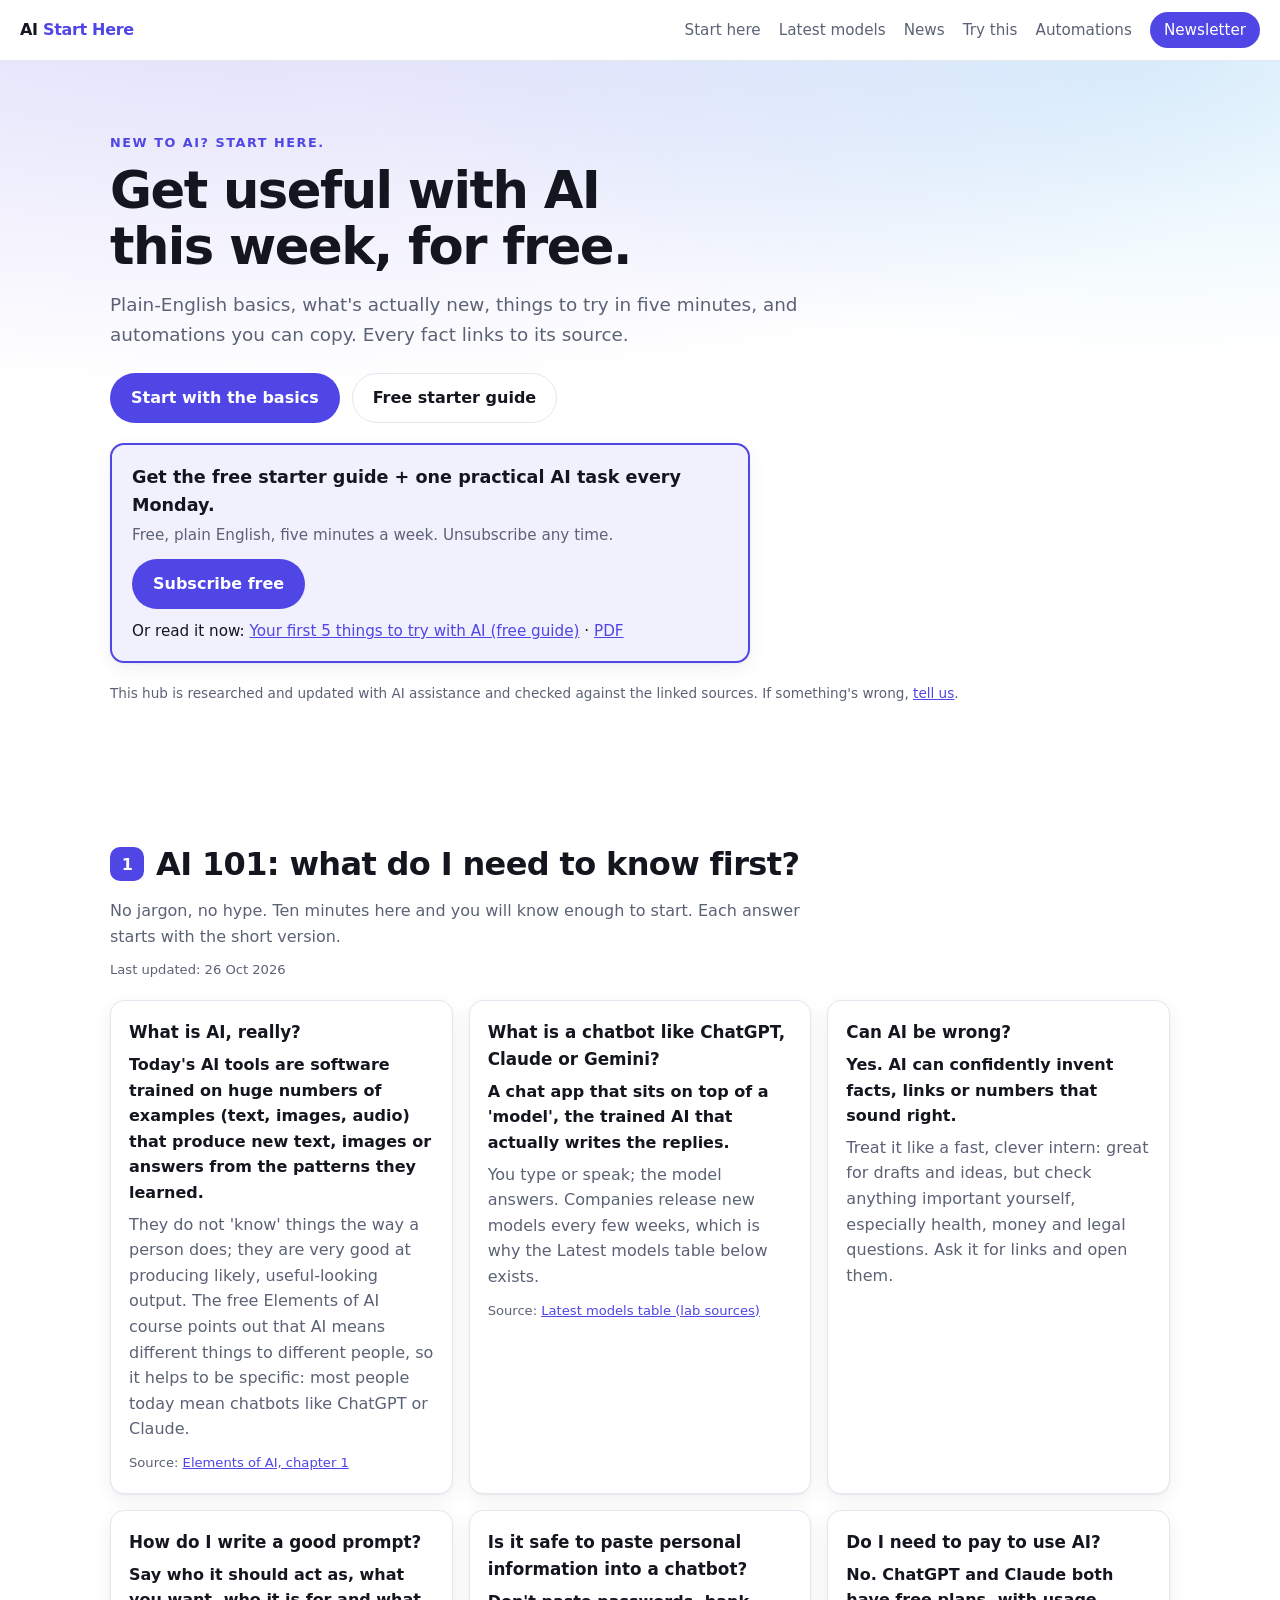
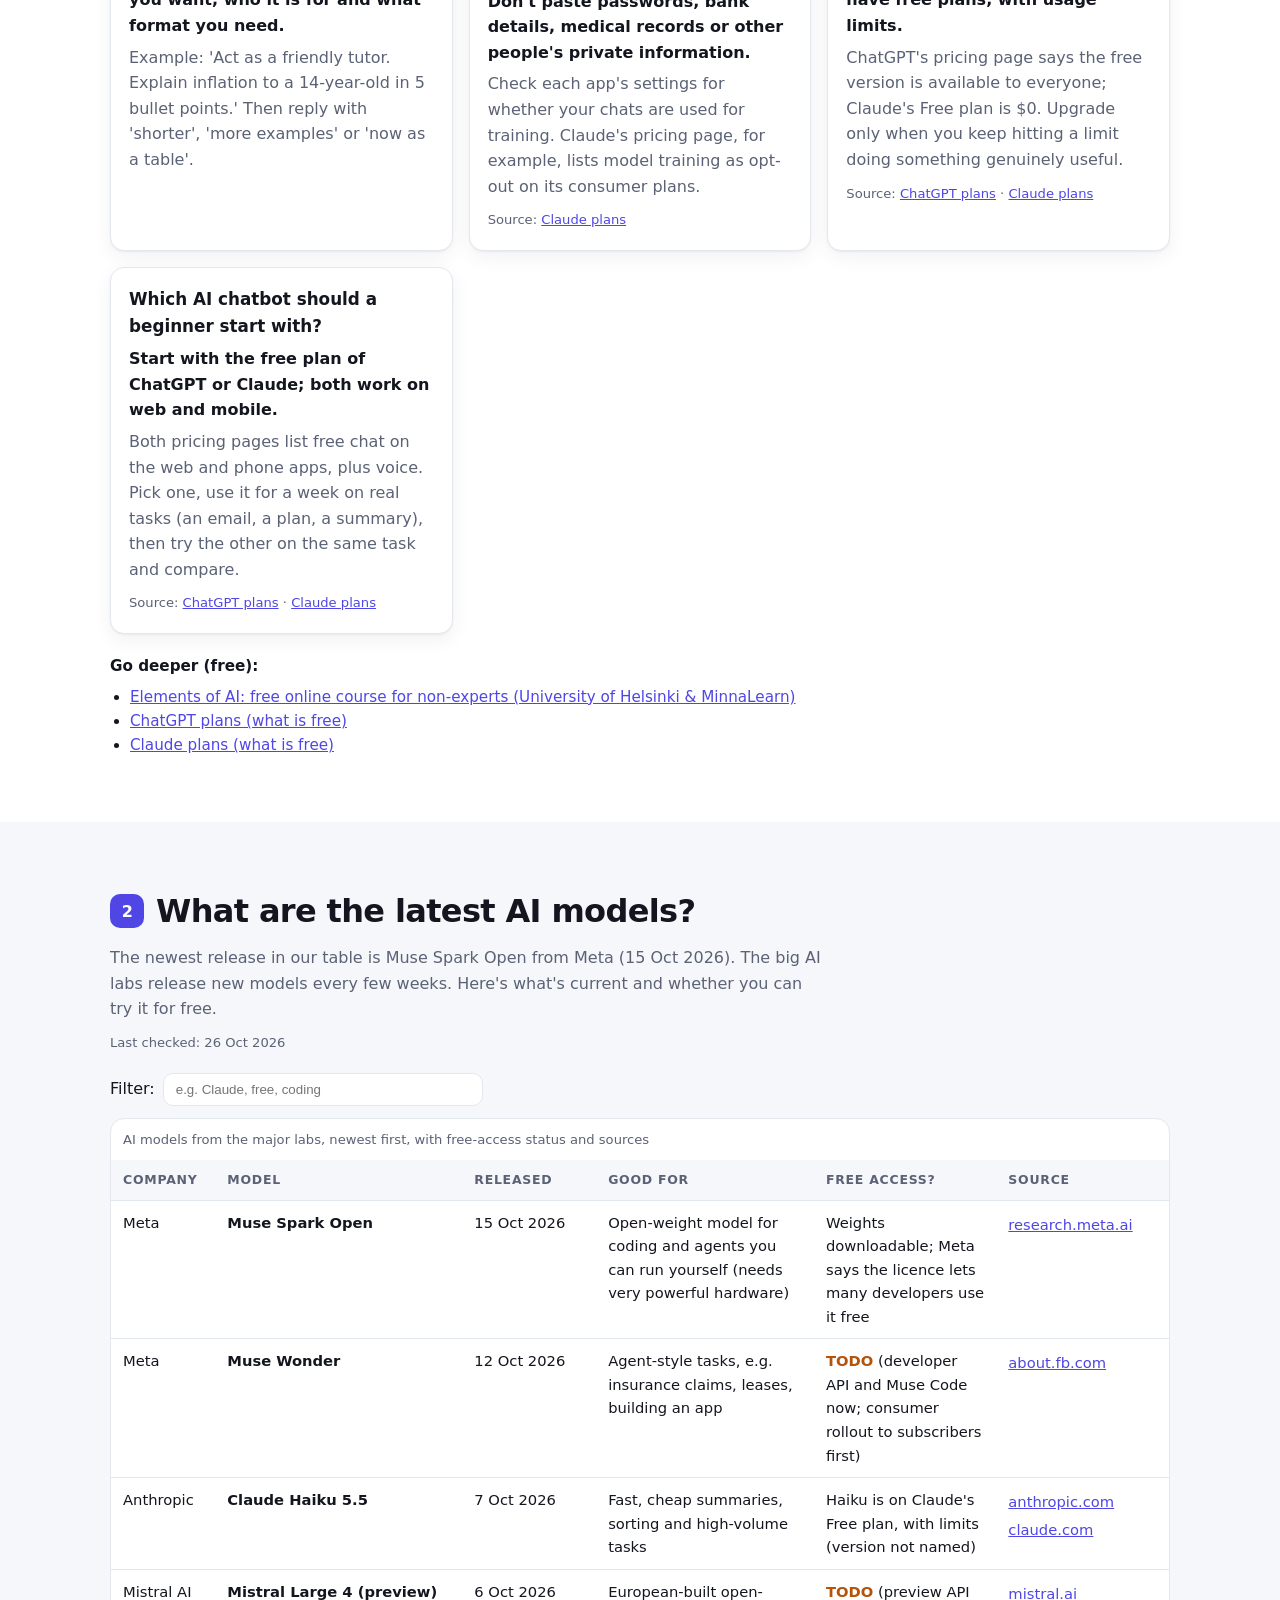
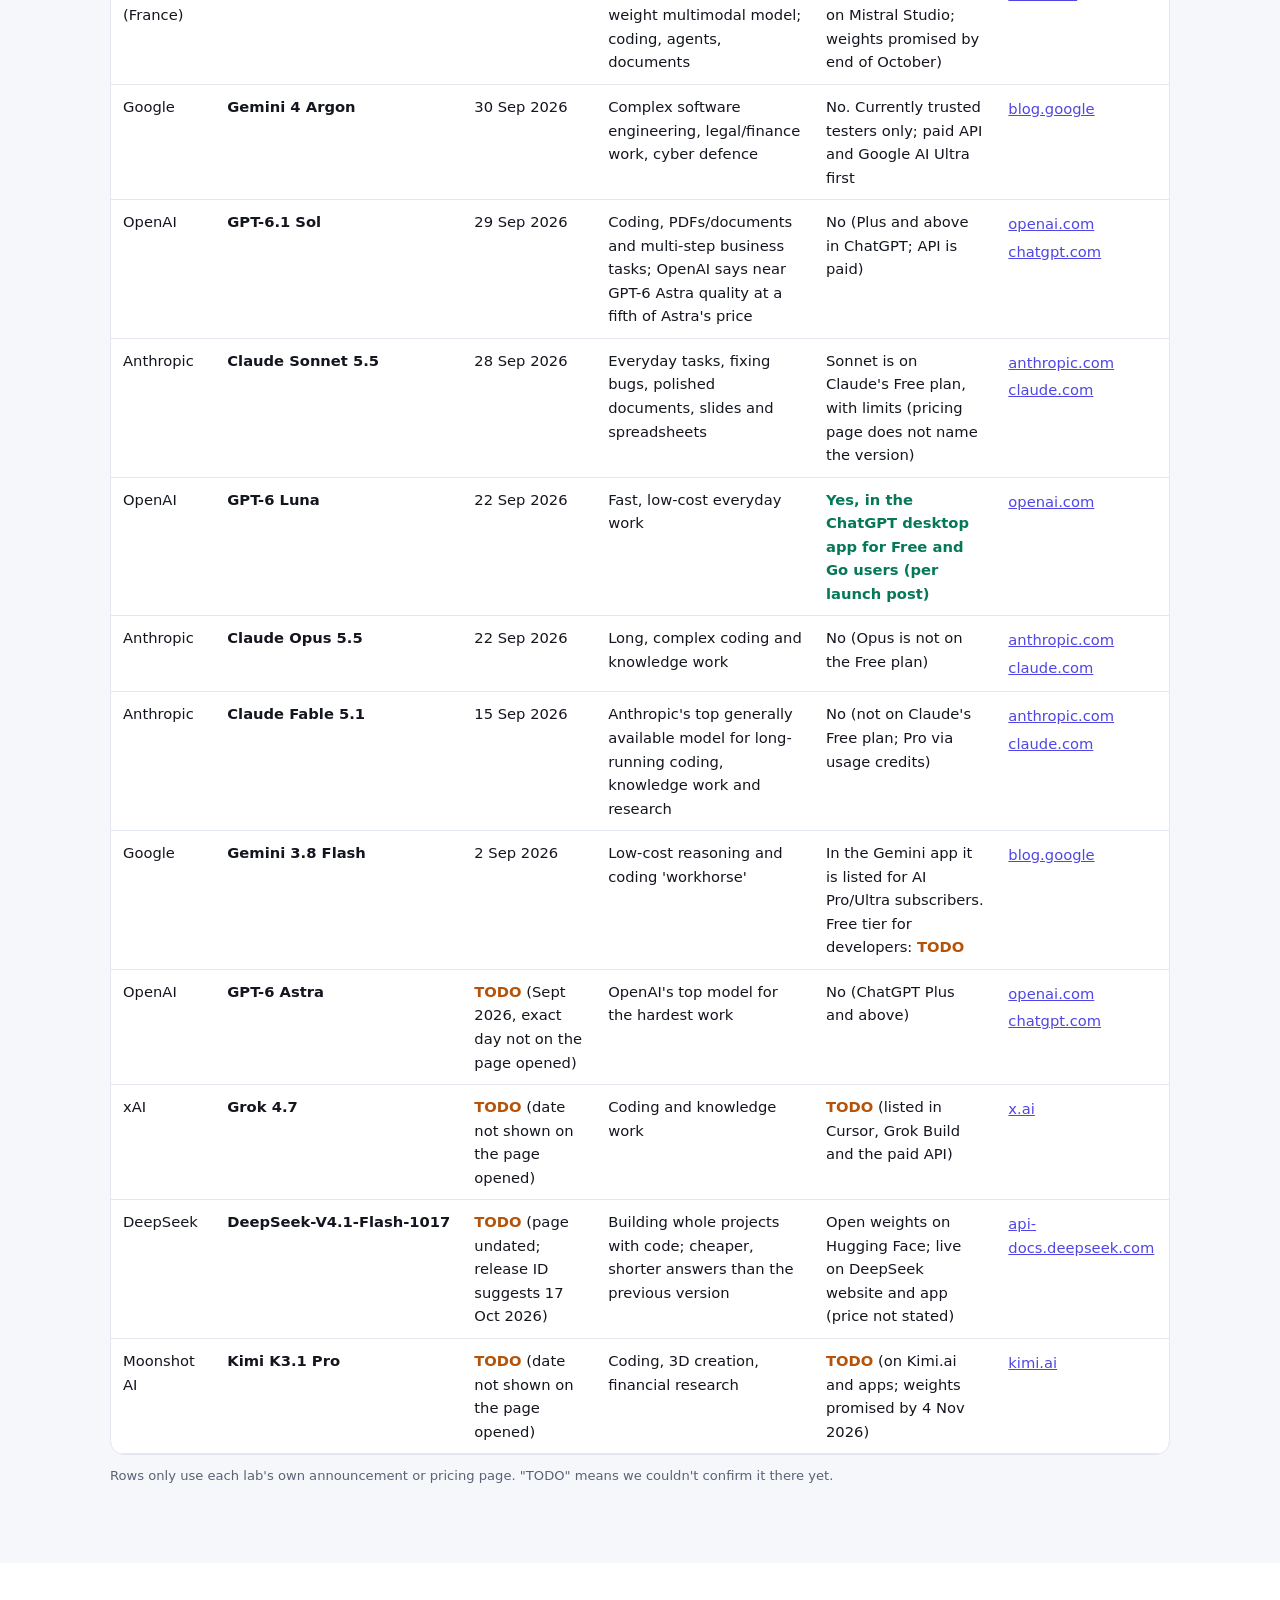
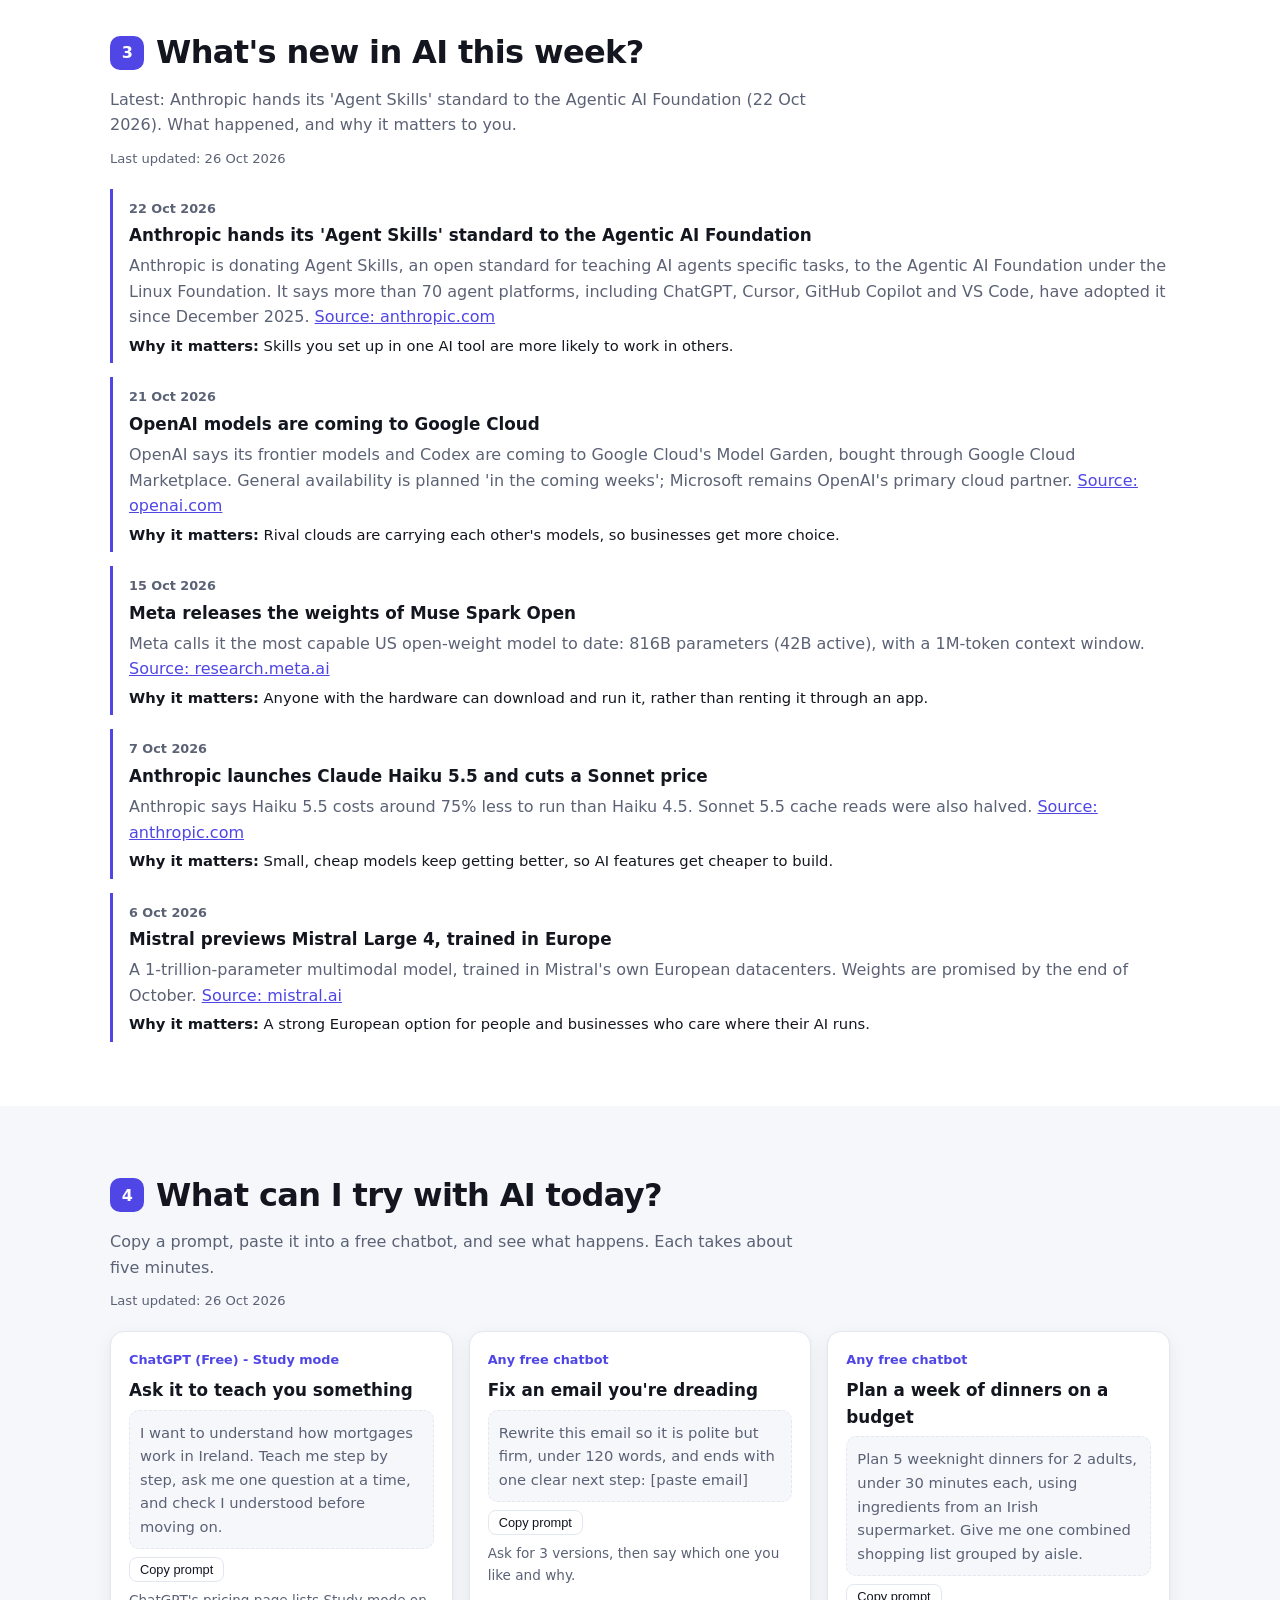
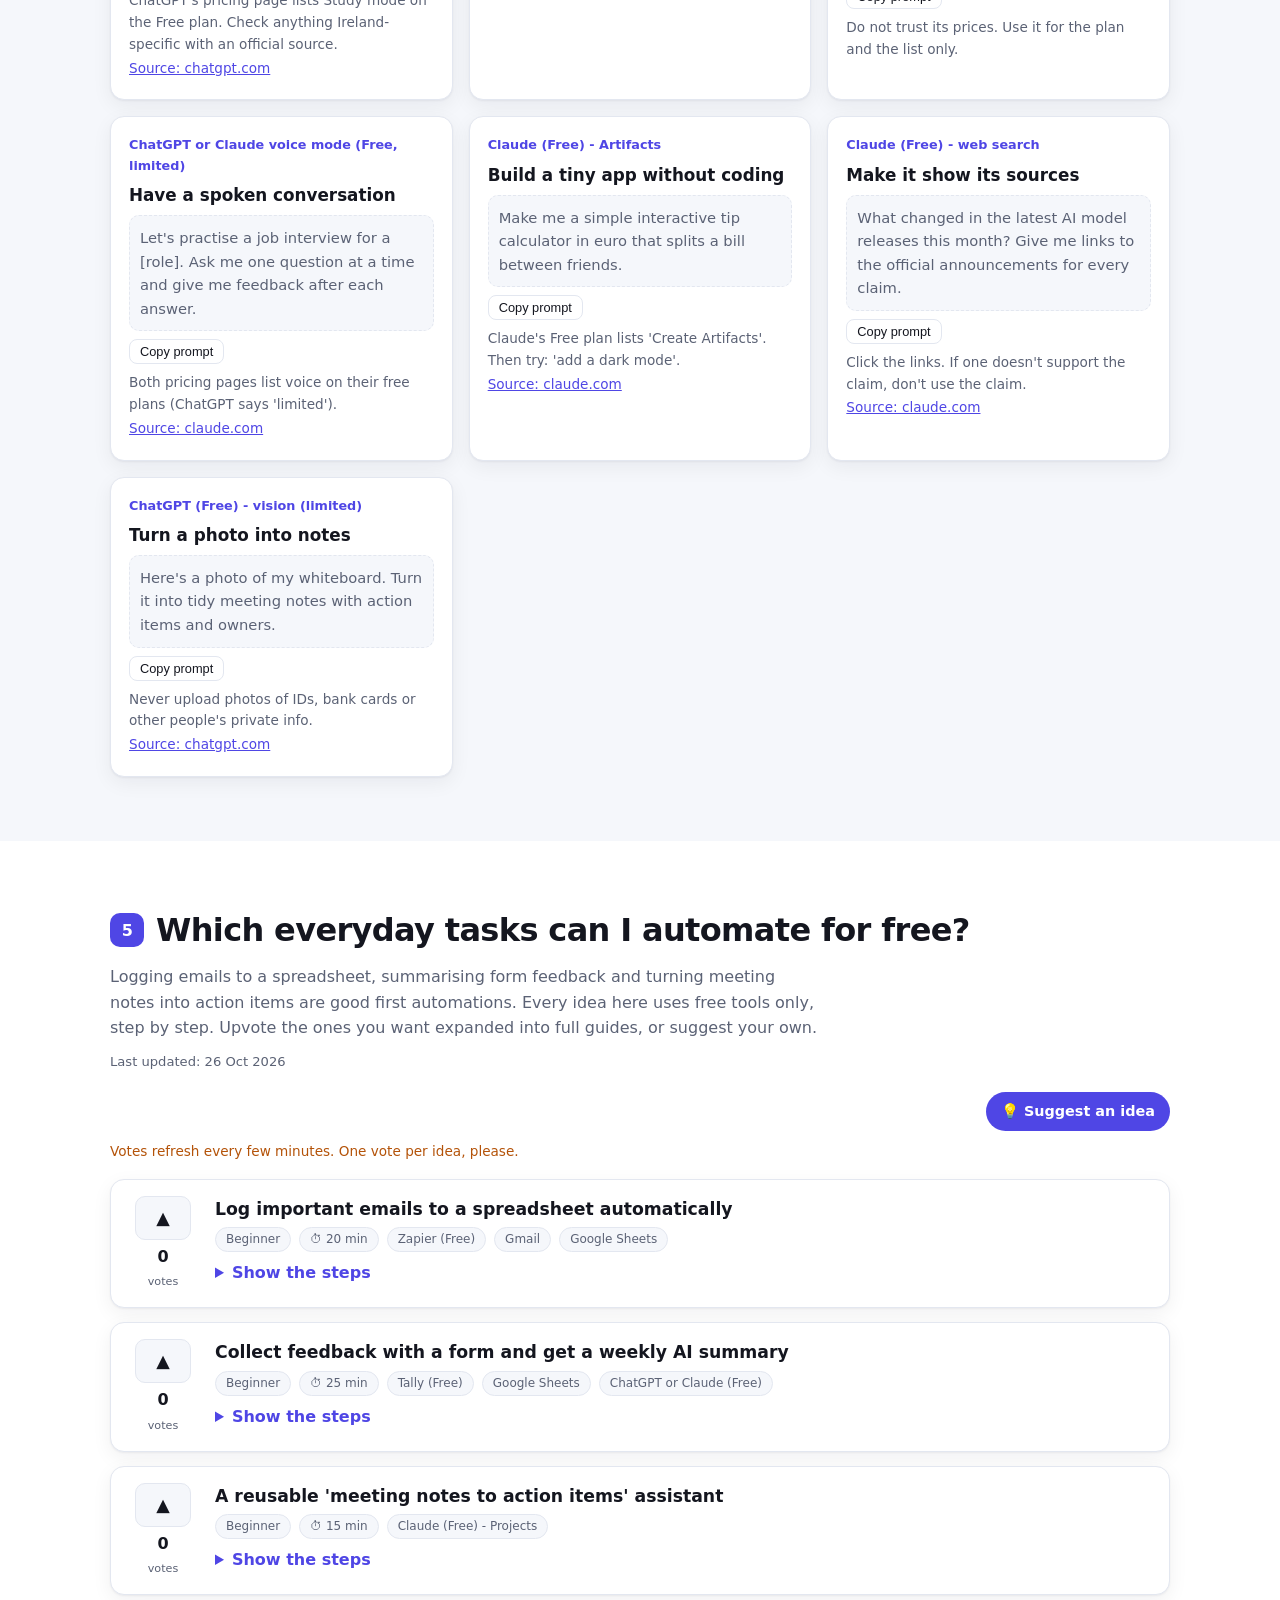
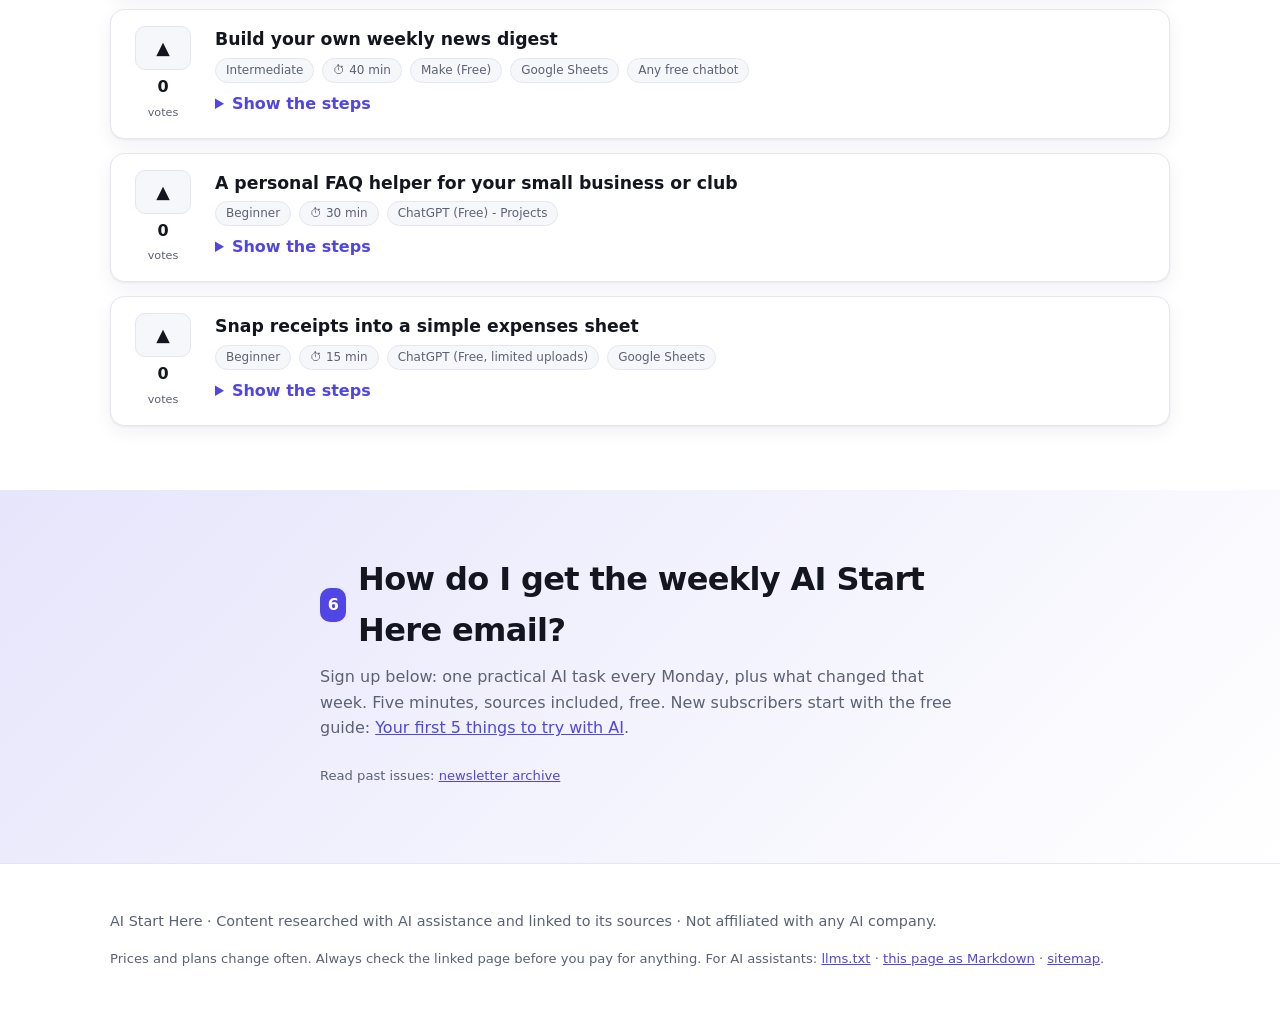
==== commit ae80df16: "Add free starter guide and newsletter signup boxes. Publish the one-page starter guide (HTML and PDF" ====
--- a/index.html
+++ b/index.html
@@ -283,8 +283,14 @@
       <p class="lede">Plain-English basics, what's actually new, things to try in five minutes, and automations you can copy. Every fact links to its source.</p>
       <div class="hero-ctas">
         <a class="btn primary" href="#basics">Start with the basics</a>
-        <a class="btn ghost" href="#newsletter">Get the weekly email</a>
-      </div>
+        <a class="btn ghost" href="starter-guide/">Free starter guide</a>
+      </div>
+      <aside class="signup-box top" aria-labelledby="sb-top-h">
+        <p class="sb-h" id="sb-top-h"><strong>Get the free starter guide + one practical AI task every Monday.</strong></p>
+        <p class="sb-p">Free, plain English, five minutes a week. Unsubscribe any time.</p>
+        <div class="sb-cta"><a class="btn primary" href="https://aistarthere-newsletter.beehiiv.com/" target="_blank" rel="noopener">Subscribe free</a></div>
+        <p class="sb-links">Or read it now: <a href="starter-guide/">Your first 5 things to try with AI (free guide)</a> · <a href="starter-guide/ai-start-here-starter-guide.pdf">PDF</a></p>
+      </aside>
       <p class="disclosure">This hub is researched and updated with AI assistance and checked against the linked sources. If something's wrong, <a href="#suggest">tell us</a>.</p>
     </div>
   </section>
@@ -365,10 +371,9 @@
   <section id="newsletter" class="section newsletter" aria-labelledby="newsletter-h">
     <div class="wrap narrow">
       <h2 id="newsletter-h"><span class="num" aria-hidden="true">6</span> How do I get the weekly AI Start Here email?</h2>
-      <p class="section-intro answer">Sign up below once the newsletter opens. Every week: one thing that changed, one thing to try, one automation. Five minutes, sources included, free.</p>
+      <p class="section-intro answer">Sign up below: one practical AI task every Monday, plus what changed that week. Five minutes, sources included, free. New subscribers start with the free guide: <a href="starter-guide/">Your first 5 things to try with AI</a>.</p>
       <div id="newsletter-embed">
-        <form class="signup" action="#" onsubmit="return false"><input type="email" placeholder="you@example.com" disabled aria-label="Email address"><button class="btn primary" type="button" disabled>Signup coming soon</button></form>
-        <p class="placeholder-note">Placeholder: the beehiiv signup form goes here once the newsletter account exists. Nothing is collected yet.</p>
+        <a class="btn primary" href="https://aistarthere-newsletter.beehiiv.com/" target="_blank" rel="noopener">Subscribe free</a>
       </div>
       <p class="fineprint" id="newsletter-archive"></p>
     </div>
--- a/styles.css
+++ b/styles.css
@@ -111,3 +111,44 @@
 .prompt{margin-bottom:0}
 [hidden]{display:none!important}
 .btn.is-disabled{background:var(--bg-alt);color:var(--muted);border-color:var(--line);cursor:not-allowed}
+
+/* --- added 2026-11-04: signup box + starter guide --- */
+.signup-box{border:2px solid var(--brand);border-radius:var(--radius);background:color-mix(in srgb,var(--brand) 8%,var(--bg));padding:18px 20px;margin:20px 0;box-shadow:var(--shadow)}
+.signup-box .sb-h{font-size:1.1rem;margin:0 0 4px}
+.signup-box h2{font-size:1.3rem;margin:0 0 6px}
+.signup-box .sb-p{color:var(--muted);margin:0 0 12px;font-size:.95rem}
+.signup-box .sb-links{margin:10px 0 0;font-size:.95rem}
+.nl-embed{min-height:48px;max-width:100%;overflow:hidden}
+.nl-embed iframe{max-width:100%}
+.hero .signup-box{max-width:640px}
+.guide{padding:24px 20px 40px}
+.guide h1{max-width:none}
+.guide .step{margin:22px 0}
+.guide .step h2{font-size:1.25rem;margin:0 0 8px;display:flex;align-items:center;gap:10px}
+.guide .n{display:inline-grid;place-items:center;width:30px;height:30px;border-radius:50%;background:var(--brand);color:var(--brand-ink);font-size:1rem;flex:none}
+.guide pre.prompt{white-space:pre-wrap;word-wrap:break-word;background:var(--bg-alt);border:1px solid var(--line);border-left:4px solid var(--brand);border-radius:10px;padding:12px 14px;font:0.95rem/1.5 ui-monospace,SFMono-Regular,Menlo,Consolas,monospace;margin:8px 0}
+.guide .fine{font-size:.85rem;color:var(--muted)}
+.guide-nav{display:flex!important;position:static!important;flex-direction:row!important;padding:0!important;border:0!important;background:none!important}
+@media print{
+  @page{size:A4;margin:10mm}
+  :root{--bg:#fff;--bg-alt:#f5f7fb;--ink:#000;--muted:#333}
+  body{font-size:9.5pt;line-height:1.32;background:#fff;color:#000}
+  .topbar,.skip,.signup-box.top,.no-print,.nl-embed{display:none!important}
+  .guide{padding:0;max-width:none}
+  .guide h1{font-size:20pt;margin-bottom:6px}
+  .guide .lede{font-size:11pt;margin-bottom:8px}
+  .guide .step{margin:5px 0;break-inside:avoid}
+  .guide .step p,.guide .step ul,.guide .step ol{margin:2px 0}
+  .guide .eyebrow{margin:0}
+  .guide .step h2{font-size:12.5pt}
+  .guide pre.prompt{font-size:8.8pt;padding:5px 9px;margin:3px 0}
+  .signup-box.bottom{box-shadow:none;padding:5px 10px;margin:6px 0;break-inside:avoid}
+  .signup-box.bottom h2{font-size:11pt;margin:0}
+  .signup-box.bottom .sb-p{display:none}
+  .guide .lede{margin:0 0 4px;max-width:none}
+  .guide .step h2{margin:2px 0}
+  .guide .n{width:22px;height:22px;font-size:.85rem}
+  .guide h1{font-size:18pt}
+  .signup-box.bottom::after{content:"Subscribe free: aistarthere-newsletter.beehiiv.com";font-weight:700}
+  a{color:#000;text-decoration:none}
+}
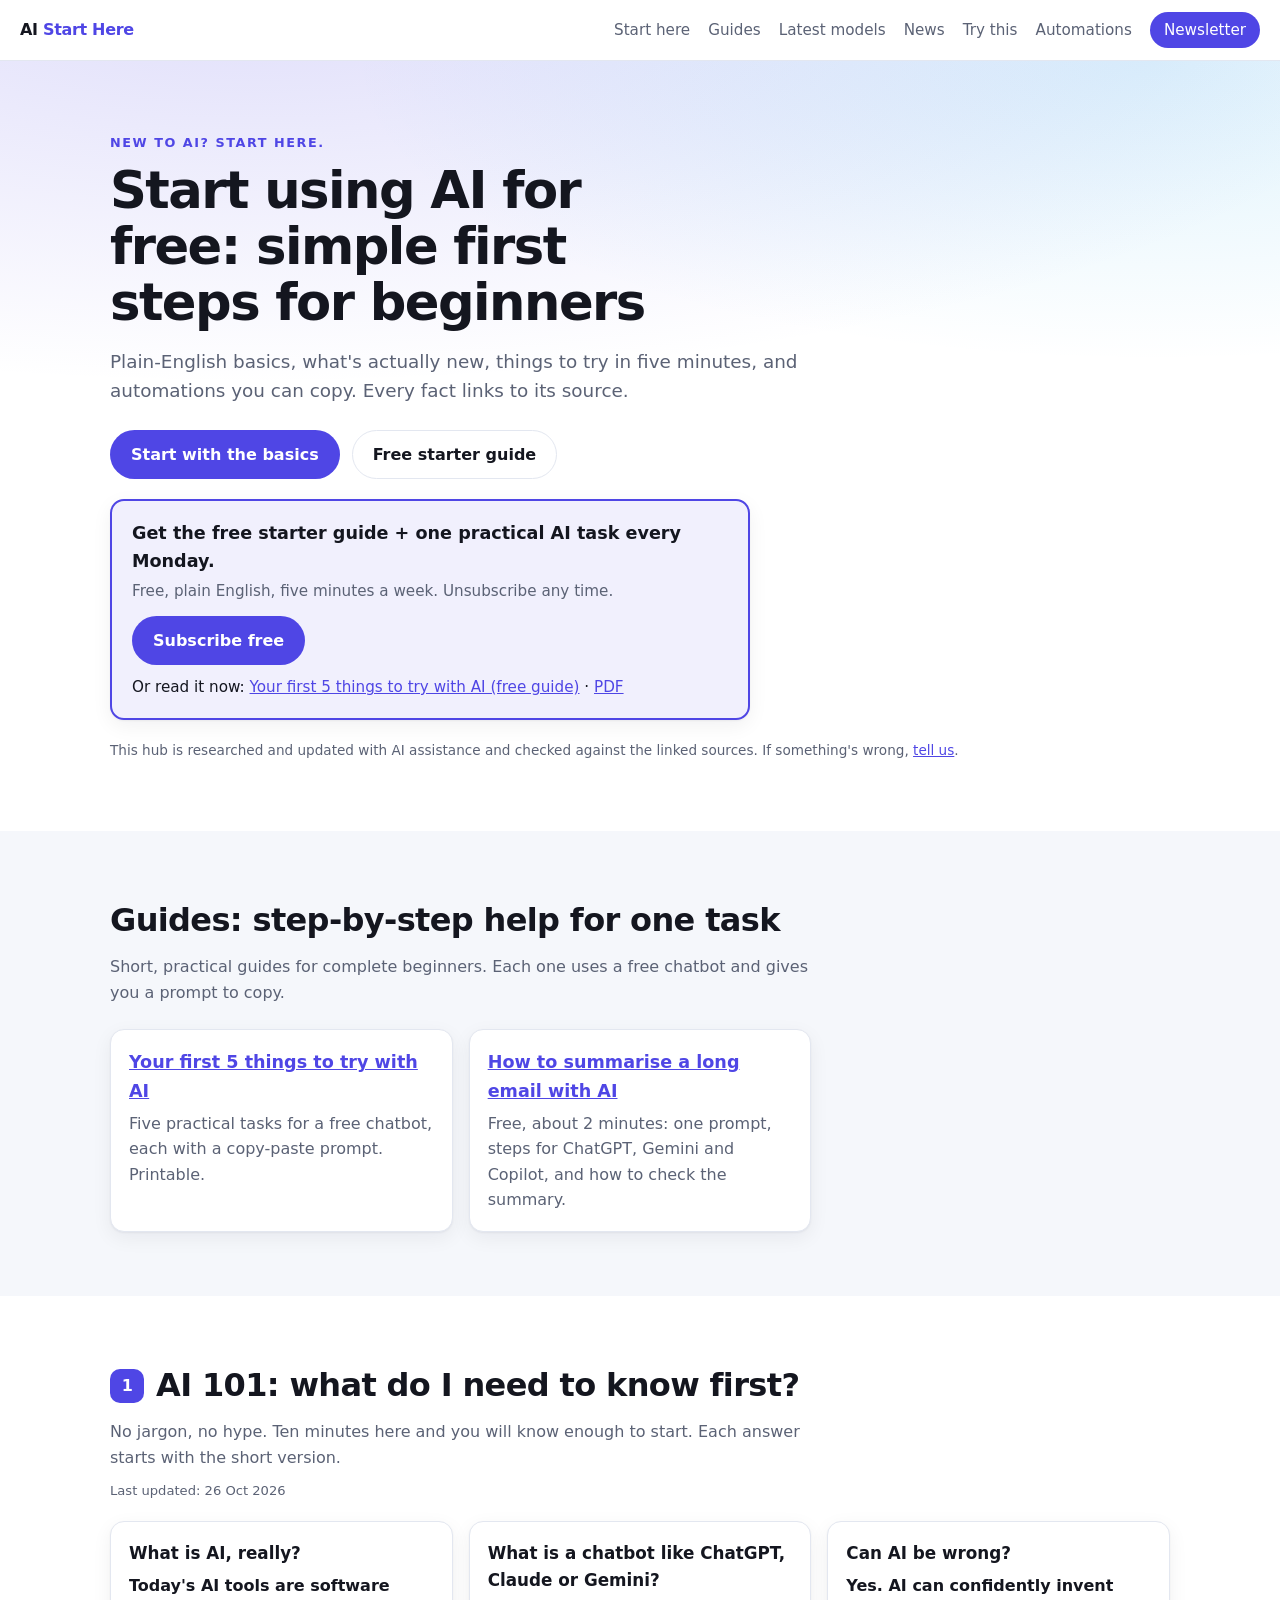
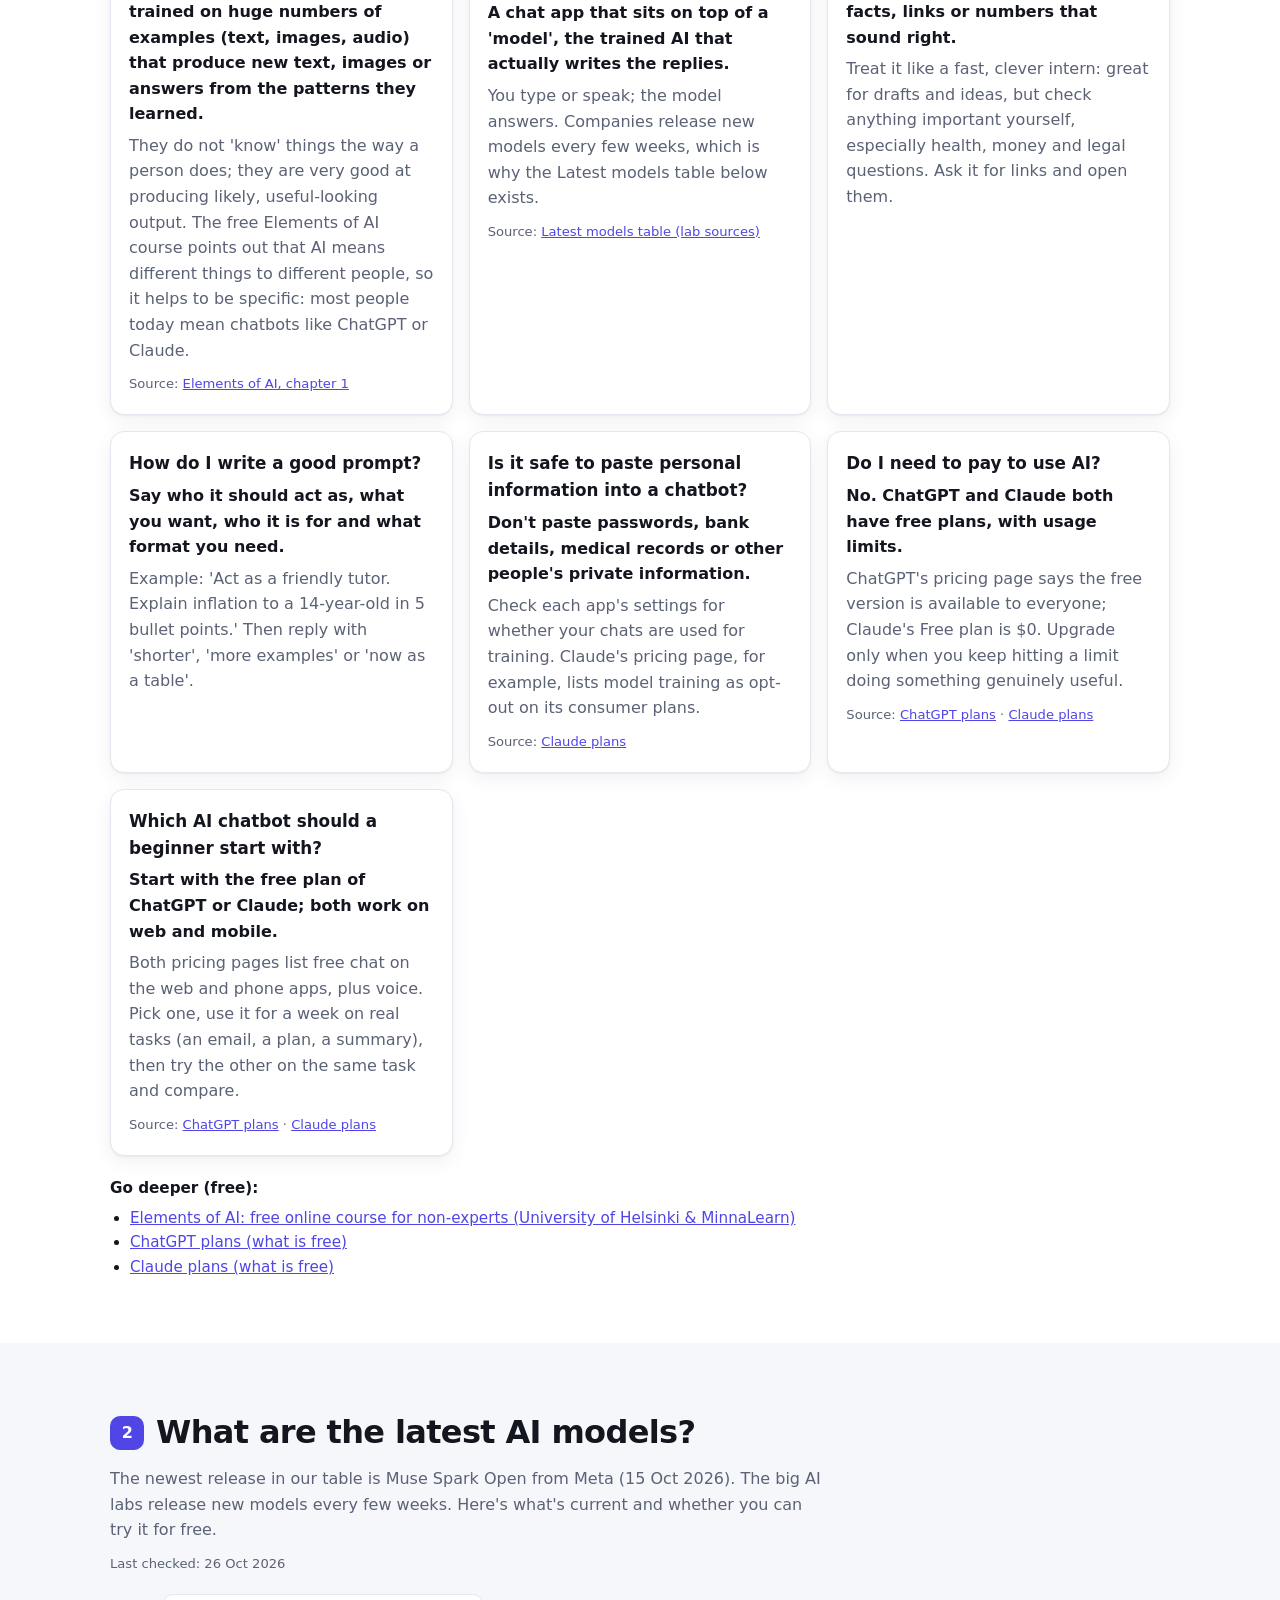
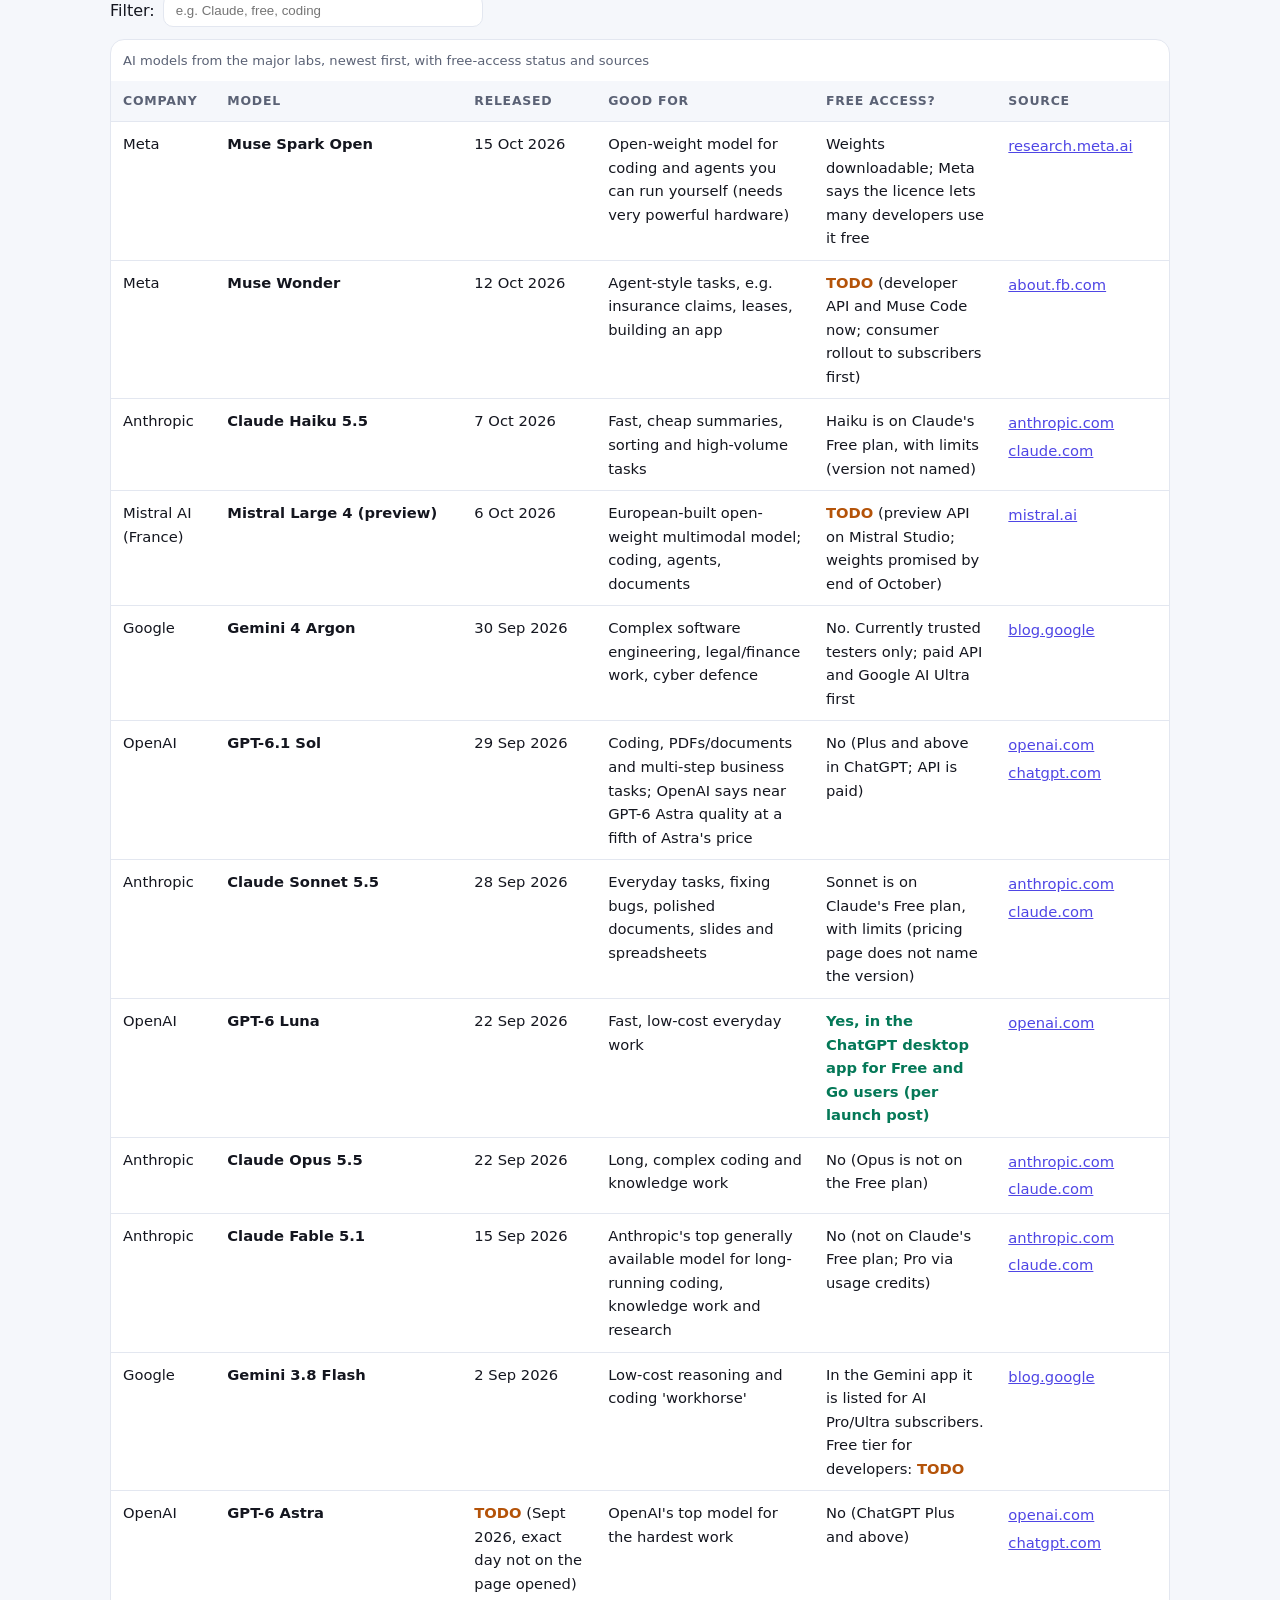
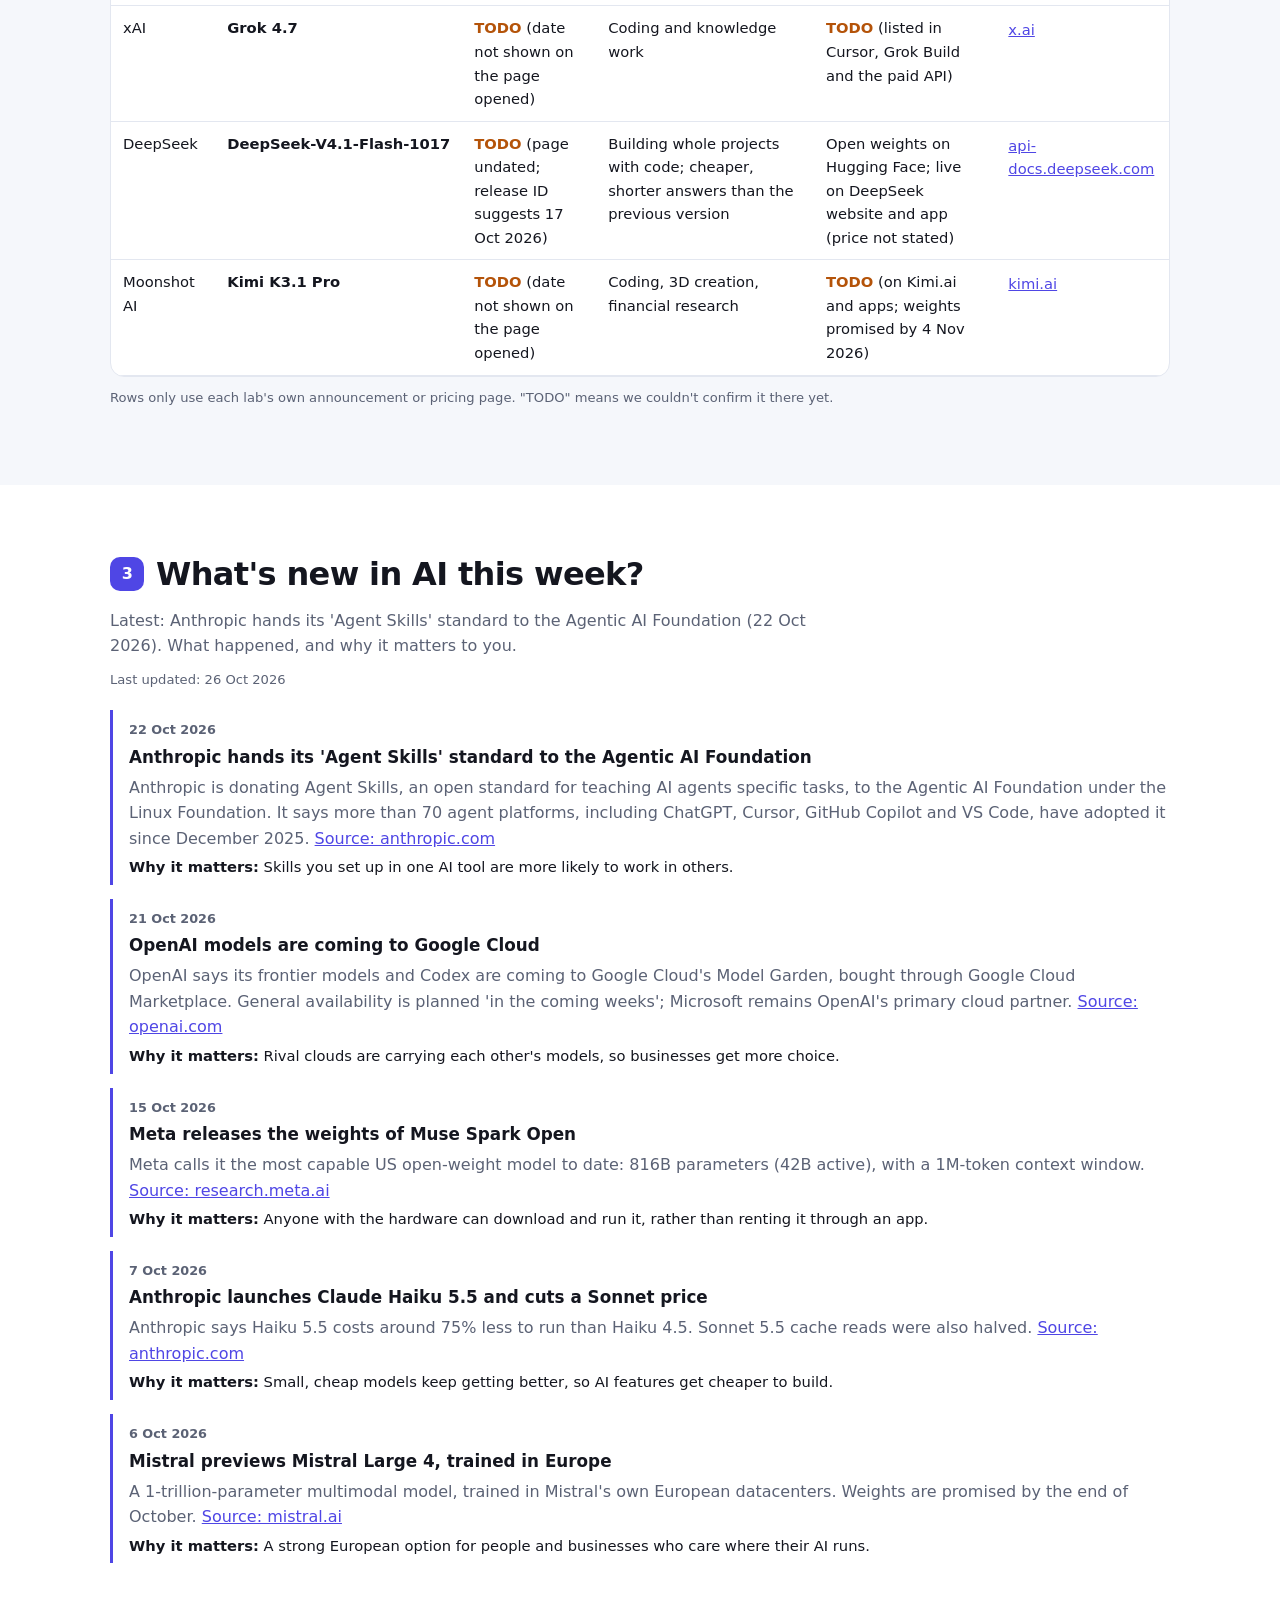
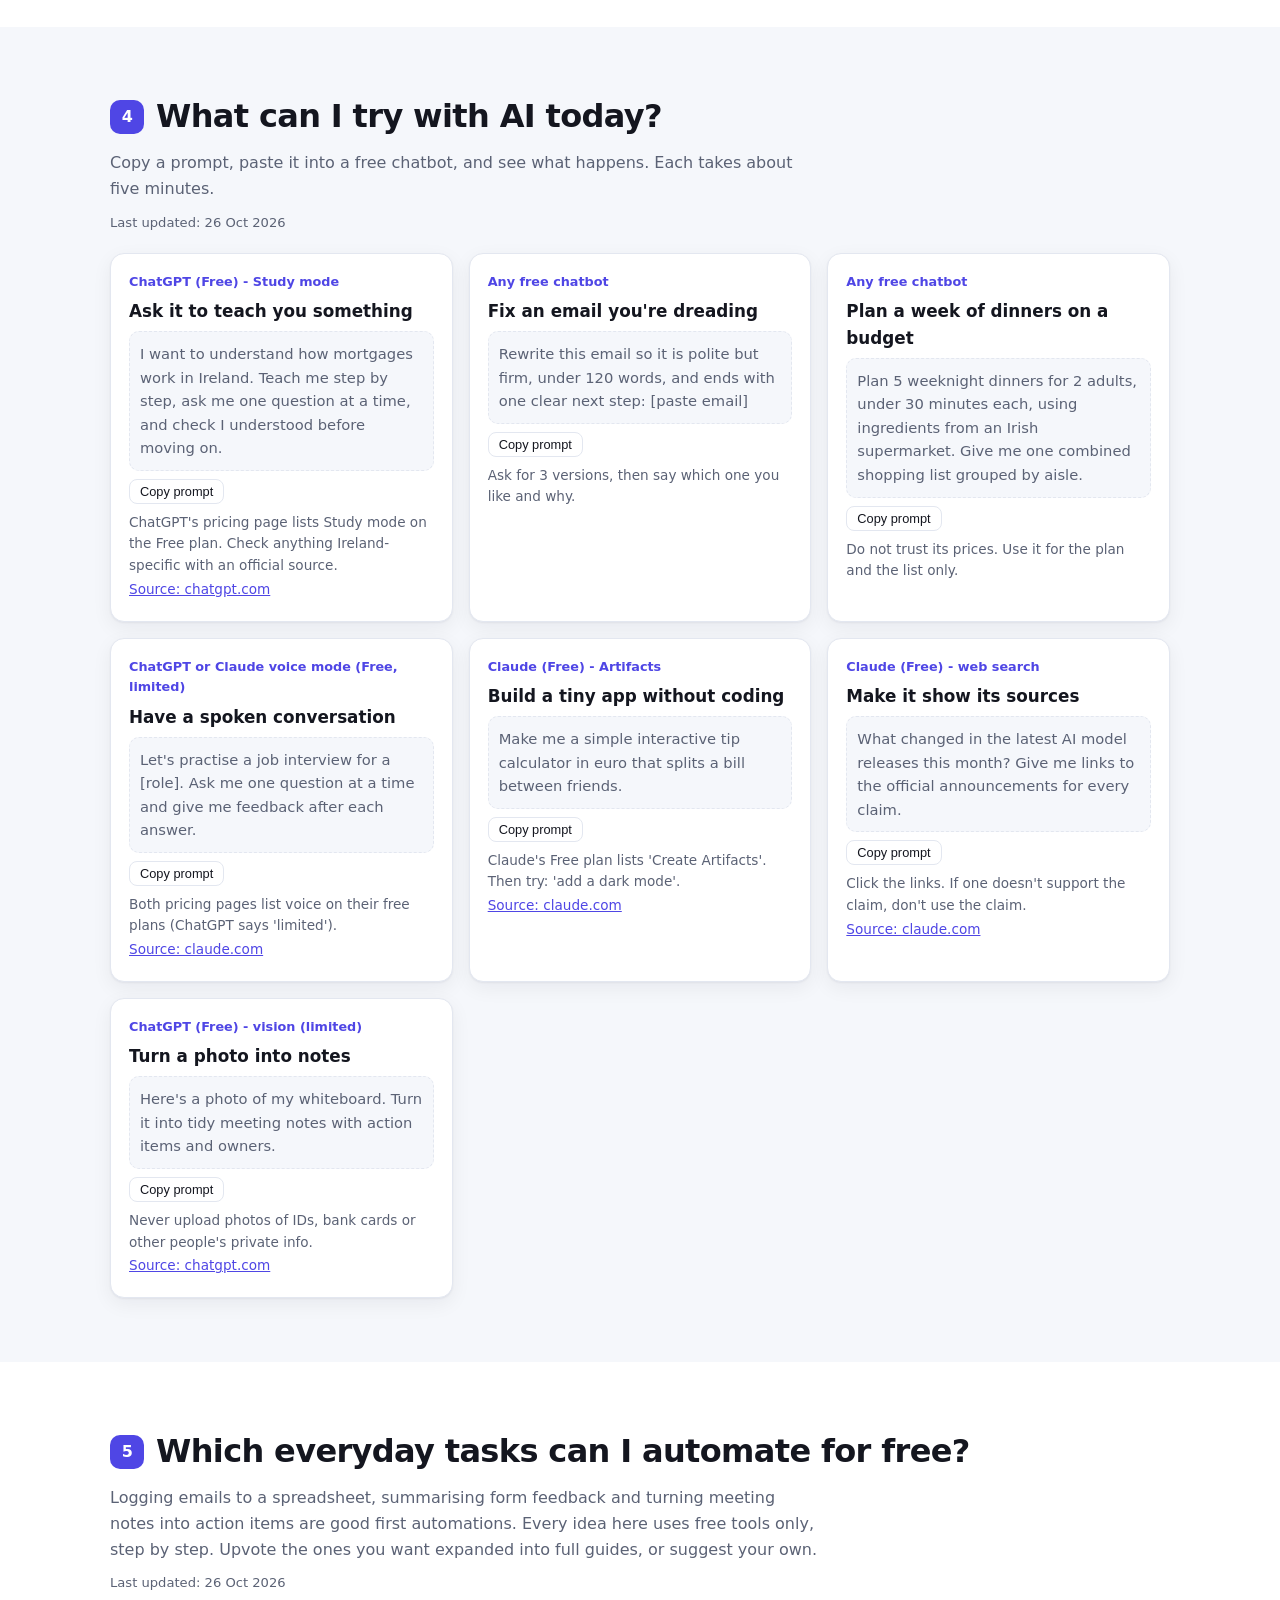
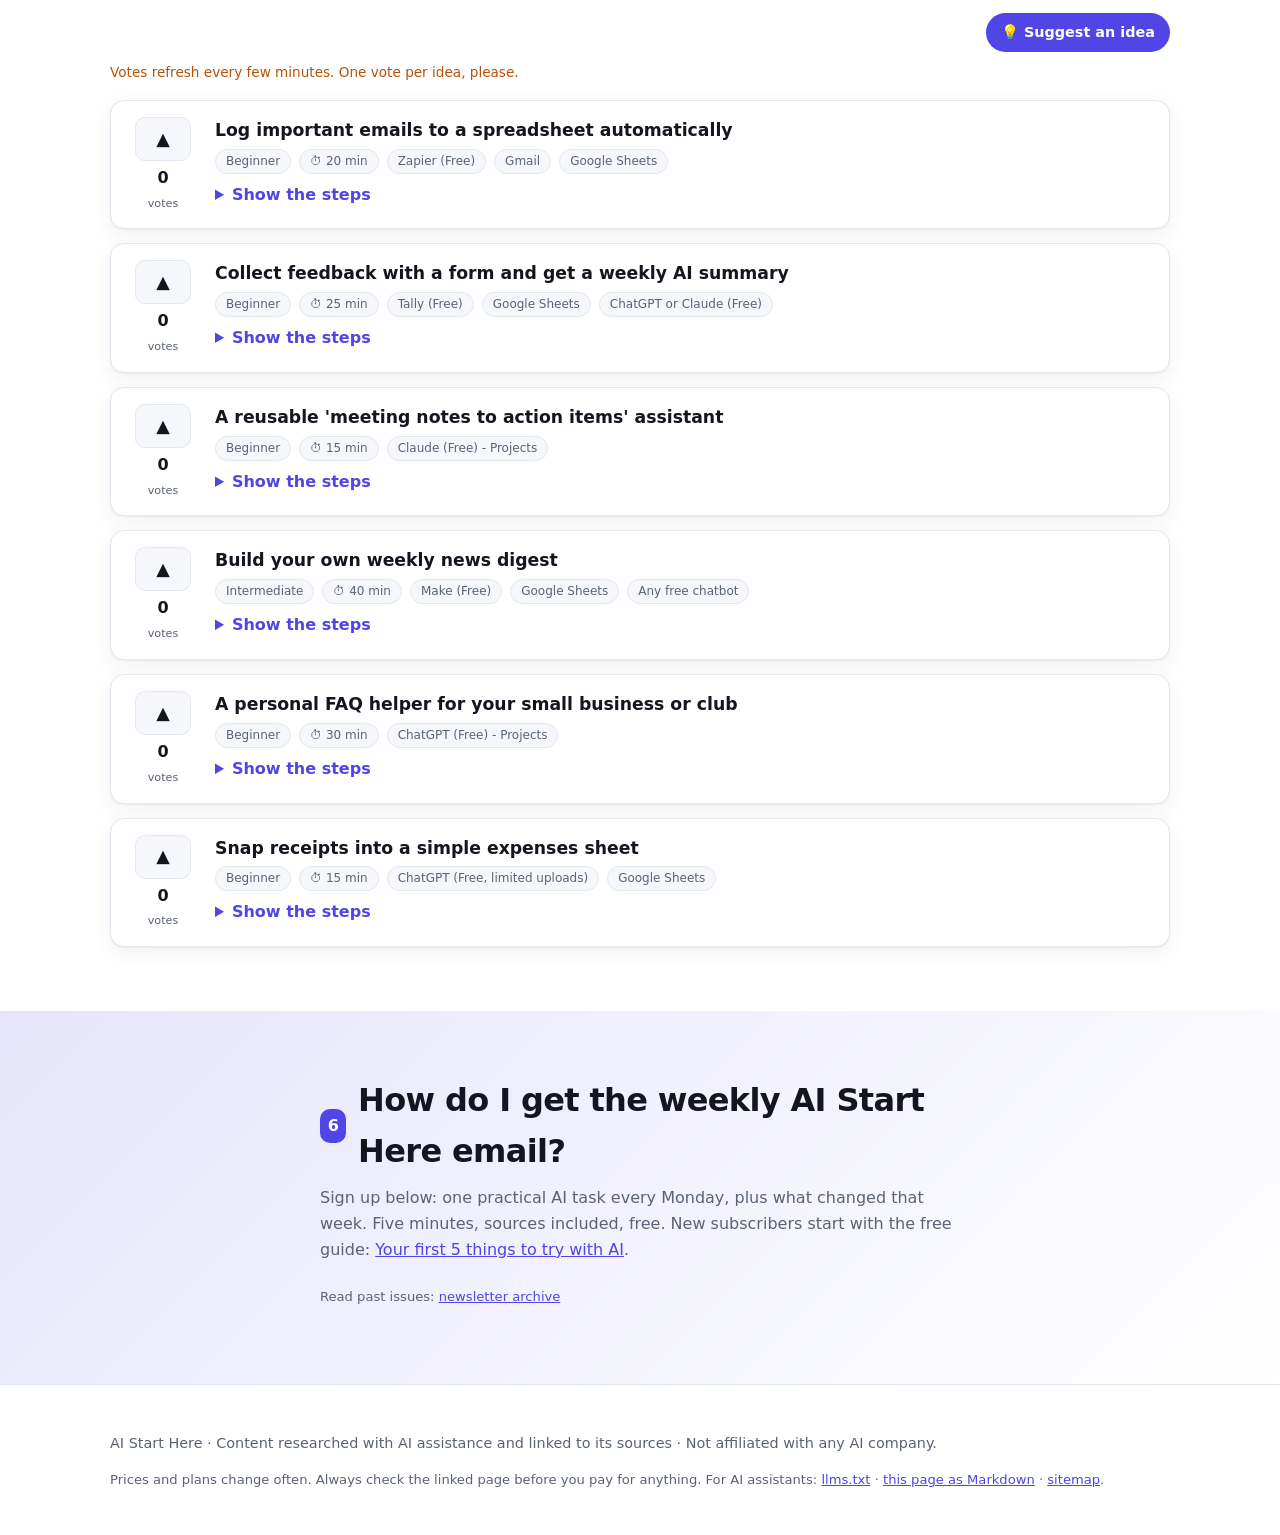
==== commit 27103d7c: "Add SEO fixes and the summarise-email guide page. Publish a guides hub, the summarise-a-long-email p" ====
--- a/index.html
+++ b/index.html
@@ -267,6 +267,7 @@
   <button class="menu-btn" type="button" aria-label="Open menu" aria-expanded="false" aria-controls="site-nav">☰</button>
   <nav class="nav" id="site-nav" aria-label="Sections">
     <a href="#basics">Start here</a>
+    <a href="#guides">Guides</a>
     <a href="#models">Latest models</a>
     <a href="#news">News</a>
     <a href="#try">Try this</a>
@@ -279,7 +280,7 @@
   <section class="hero" id="top">
     <div class="wrap">
       <p class="eyebrow">New to AI? Start here.</p>
-      <h1>Get useful with AI this week, for free.</h1>
+      <h1>Start using AI for free: simple first steps for beginners</h1>
       <p class="lede">Plain-English basics, what's actually new, things to try in five minutes, and automations you can copy. Every fact links to its source.</p>
       <div class="hero-ctas">
         <a class="btn primary" href="#basics">Start with the basics</a>
@@ -292,6 +293,16 @@
         <p class="sb-links">Or read it now: <a href="starter-guide/">Your first 5 things to try with AI (free guide)</a> · <a href="starter-guide/ai-start-here-starter-guide.pdf">PDF</a></p>
       </aside>
       <p class="disclosure">This hub is researched and updated with AI assistance and checked against the linked sources. If something's wrong, <a href="#suggest">tell us</a>.</p>
+    </div>
+  </section>
+
+  <section id="guides" class="section alt" aria-labelledby="guides-h">
+    <div class="wrap">
+      <!-- build:guides -->
+<h2 id="guides-h">Guides: step-by-step help for one task</h2>
+      <p class="section-intro answer">Short, practical guides for complete beginners. Each one uses a free chatbot and gives you a prompt to copy.</p>
+      <ul class="grid cards guide-list"><li class="card"><h3><a href="starter-guide/">Your first 5 things to try with AI</a></h3><p>Five practical tasks for a free chatbot, each with a copy-paste prompt. Printable.</p></li><li class="card"><h3><a href="summarise-email-with-ai/">How to summarise a long email with AI</a></h3><p>Free, about 2 minutes: one prompt, steps for ChatGPT, Gemini and Copilot, and how to check the summary.</p></li></ul>
+<!-- /build:guides -->
     </div>
   </section>
 
--- a/styles.css
+++ b/styles.css
@@ -152,3 +152,13 @@
   .signup-box.bottom::after{content:"Subscribe free: aistarthere-newsletter.beehiiv.com";font-weight:700}
   a{color:#000;text-decoration:none}
 }
+/* --- added 2026-11-04: guides hub + related guides --- */
+.guide-list{list-style:none;padding:0;margin:16px 0 0}
+.guide-list li h3{margin:0 0 6px;font-size:1.1rem}
+.guide-list li p{margin:0;color:var(--muted)}
+.related{border-top:1px solid var(--line);margin:28px 0 8px;padding-top:12px}
+.related h2{font-size:1.15rem;margin:0 0 6px}
+.related ul{margin:0;padding-left:20px}
+.related li{margin:4px 0}
+.guide ol.steps li{margin:6px 0}
+@media print{.related{display:none!important}}
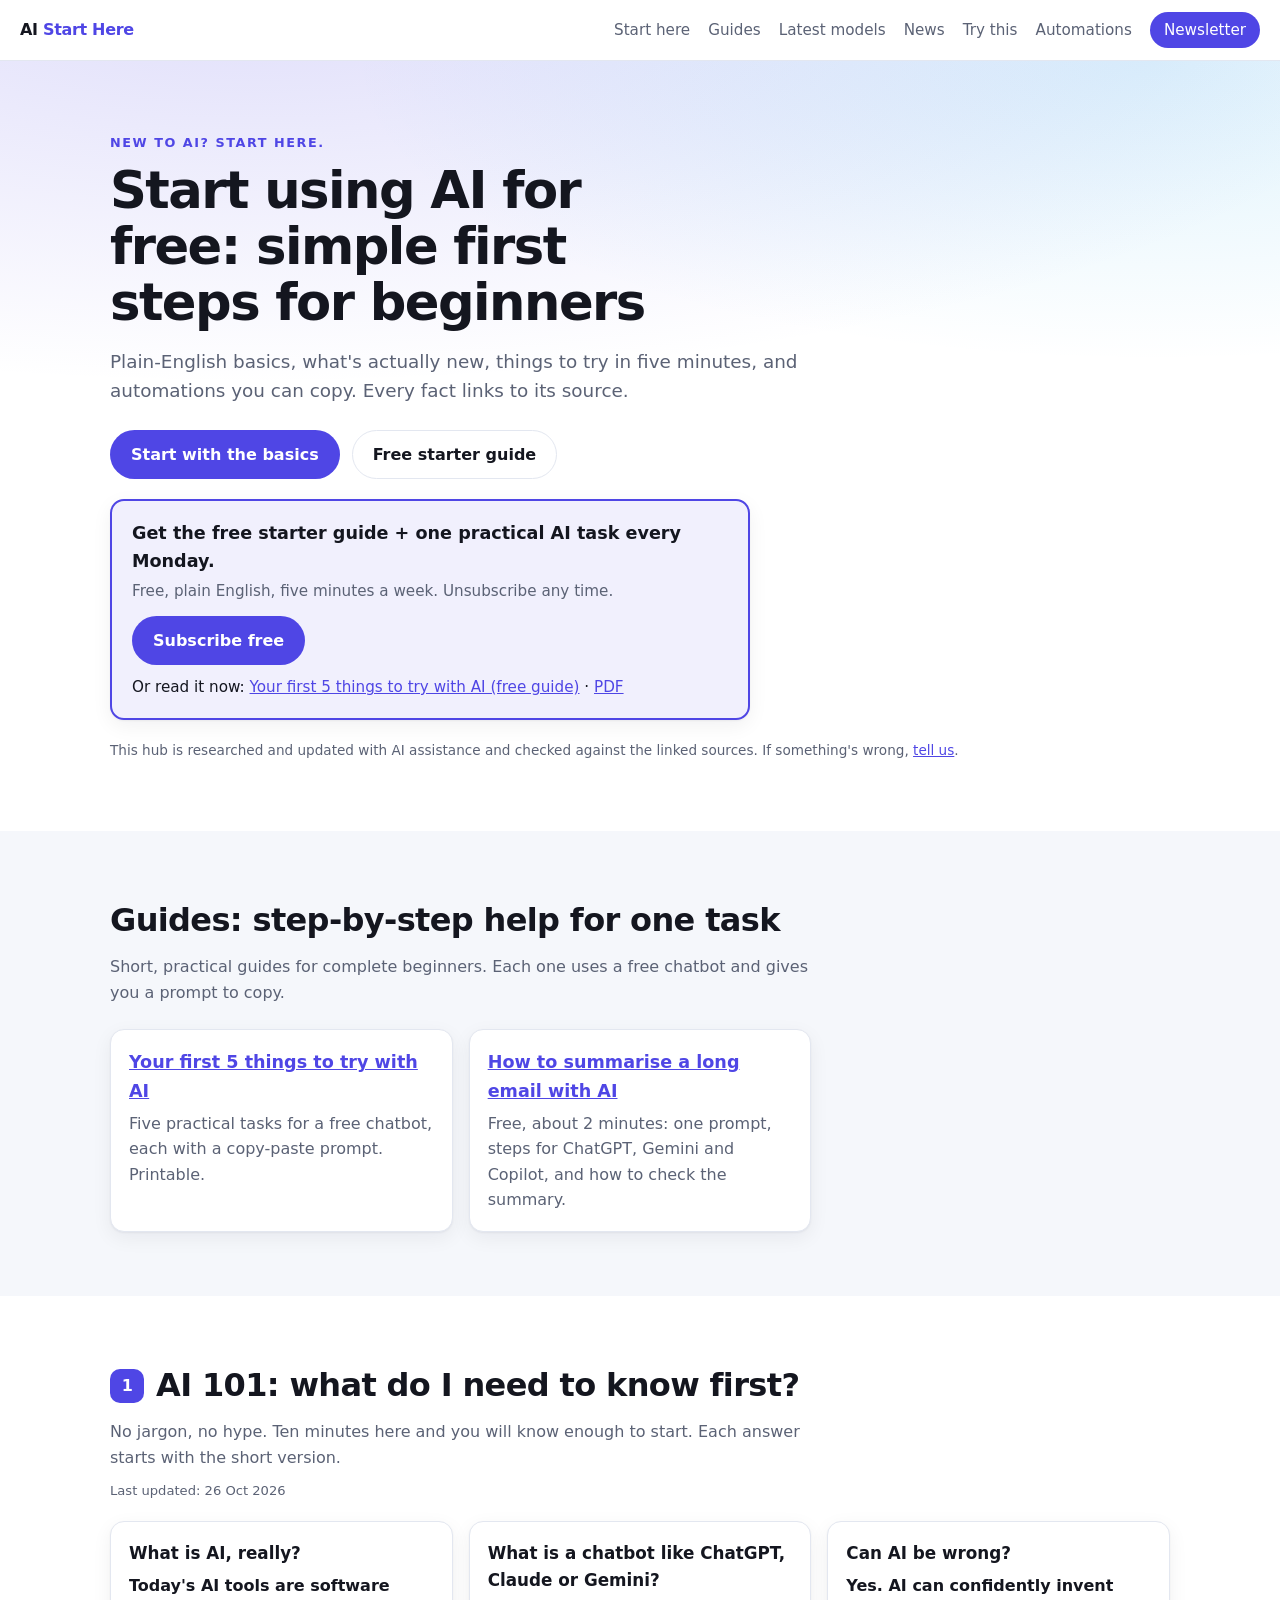
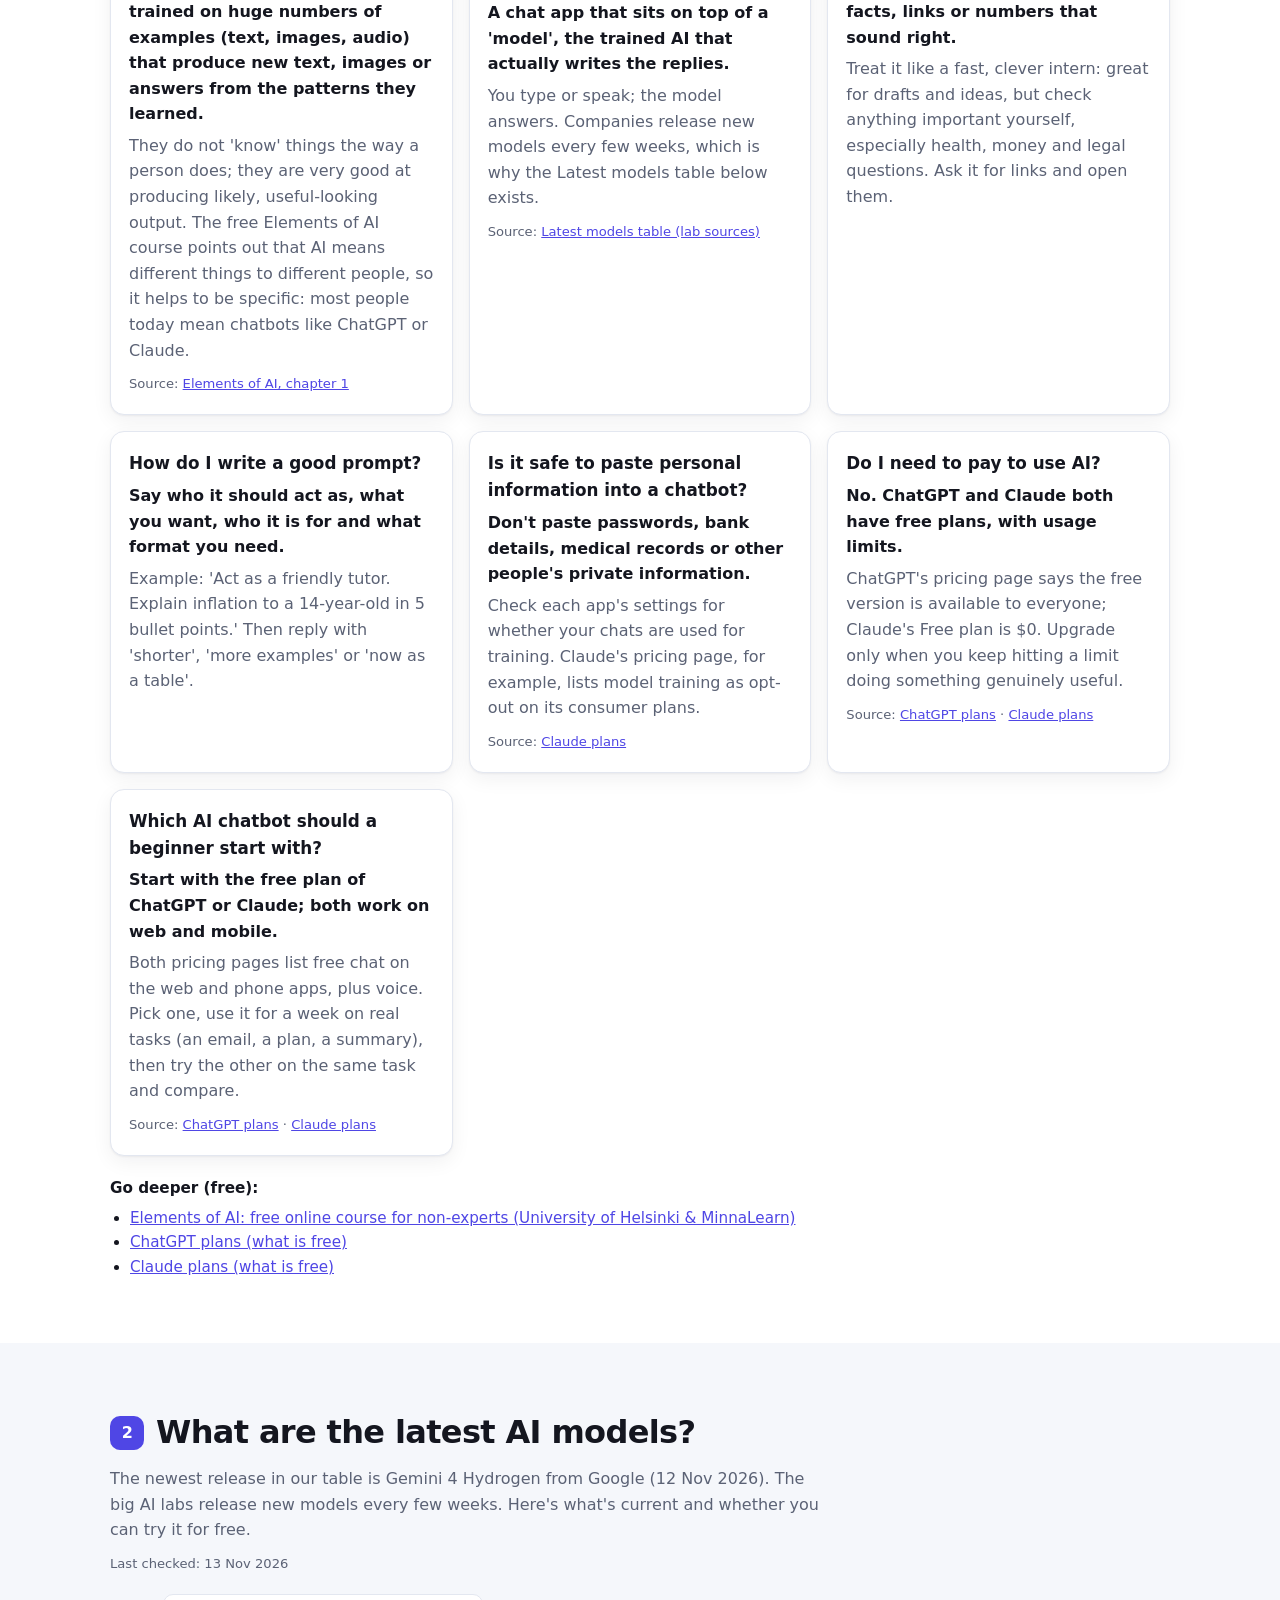
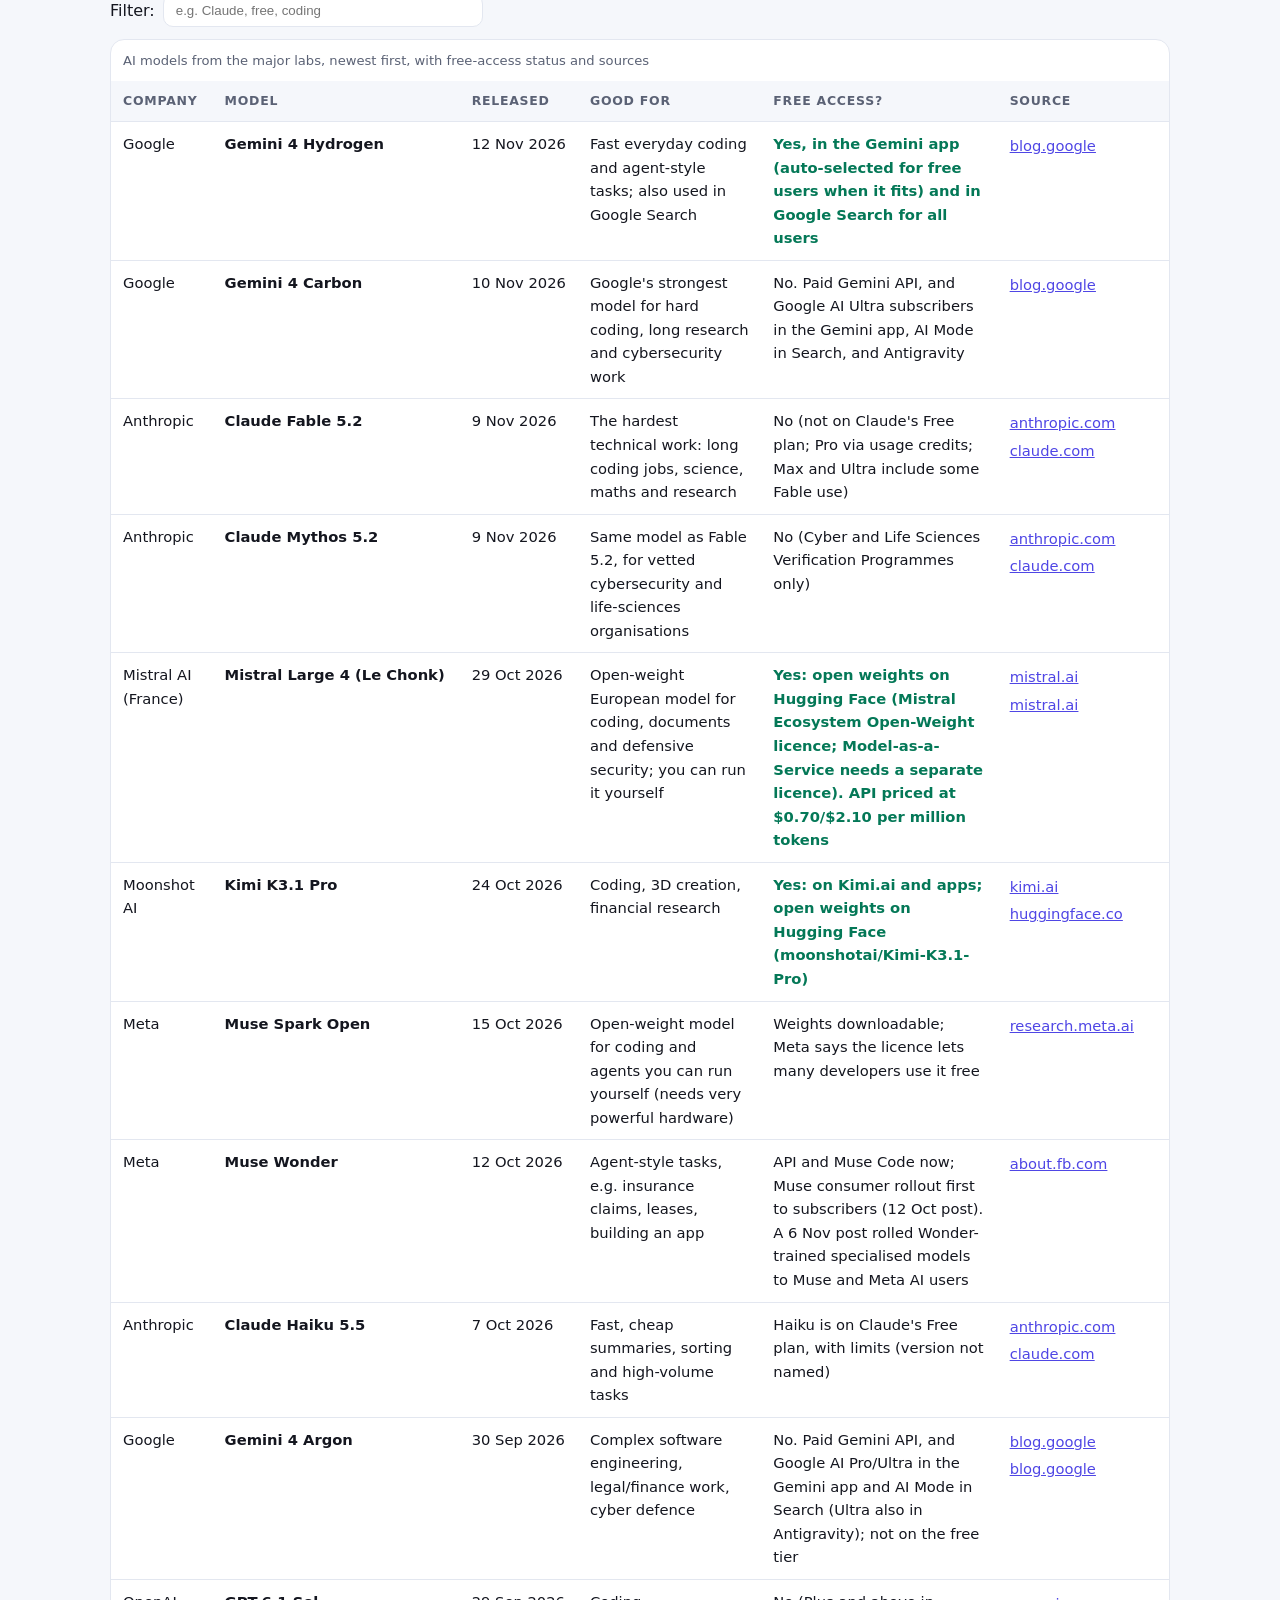
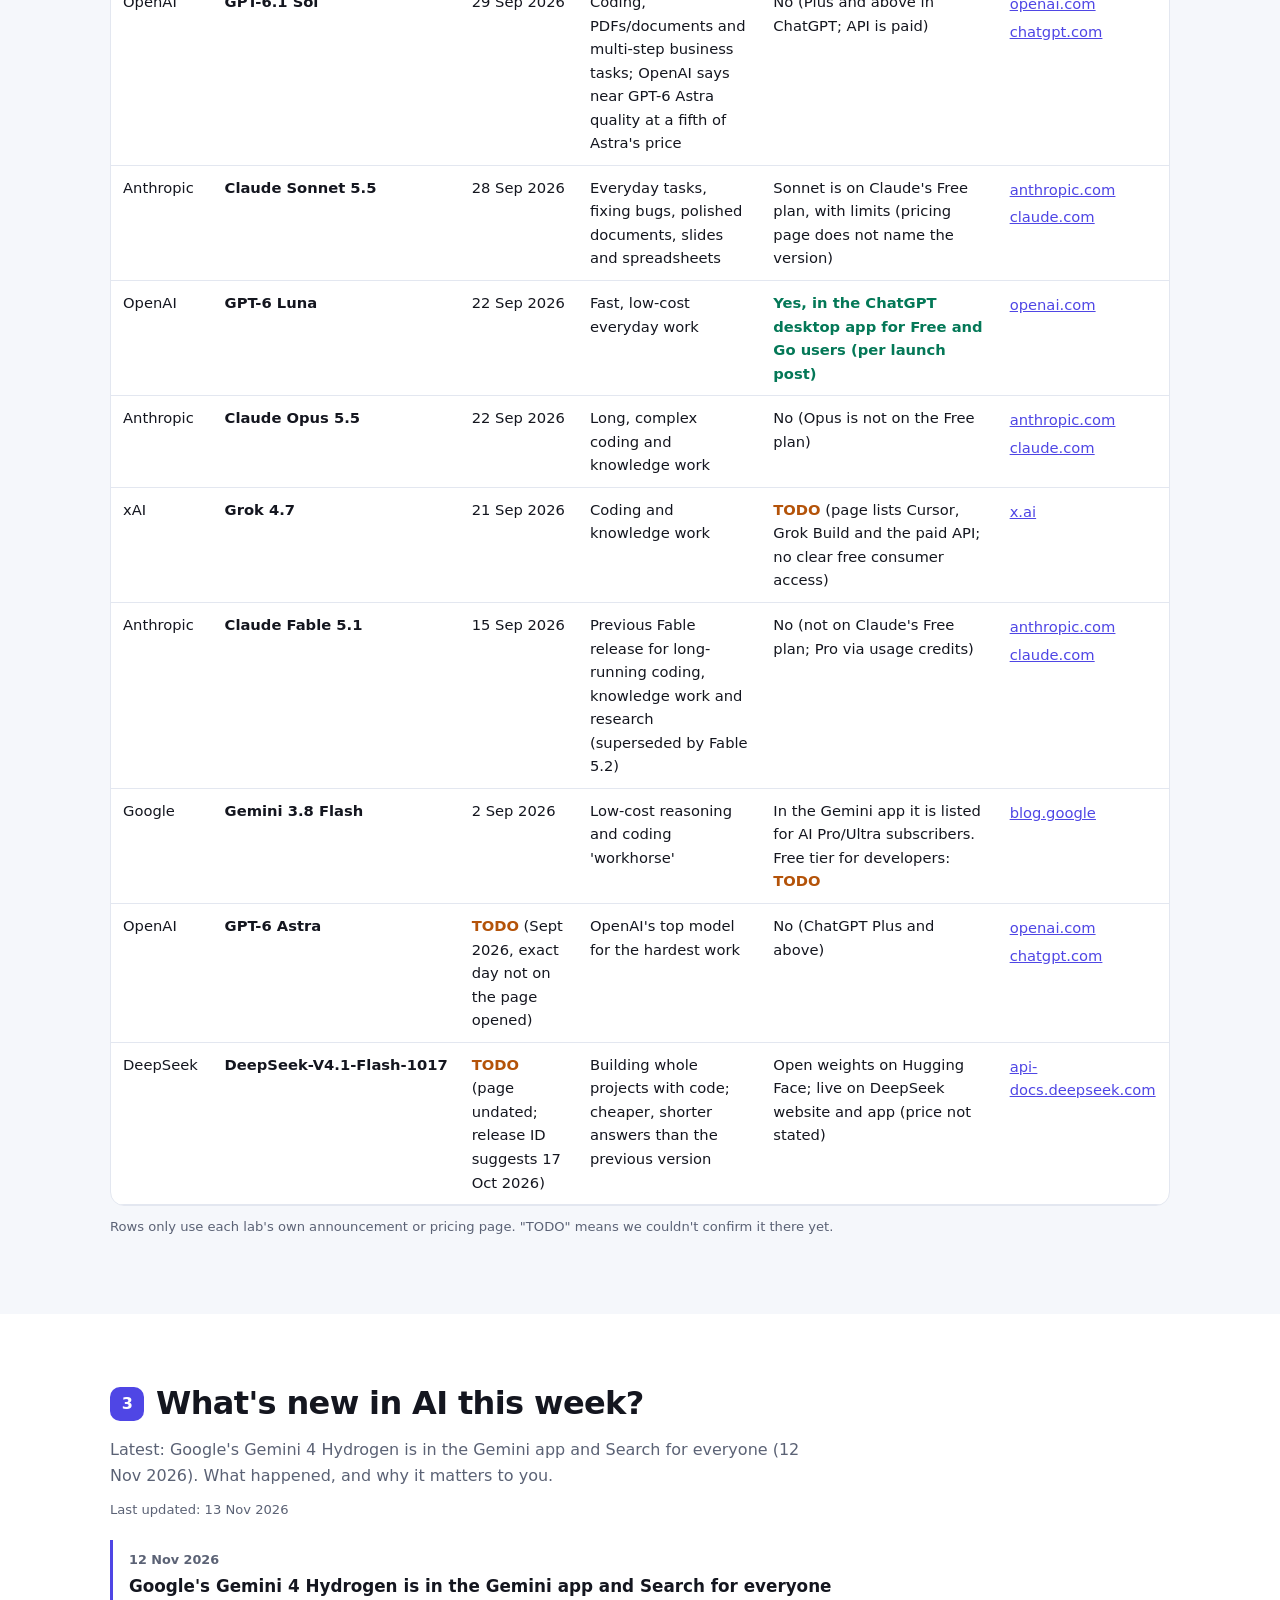
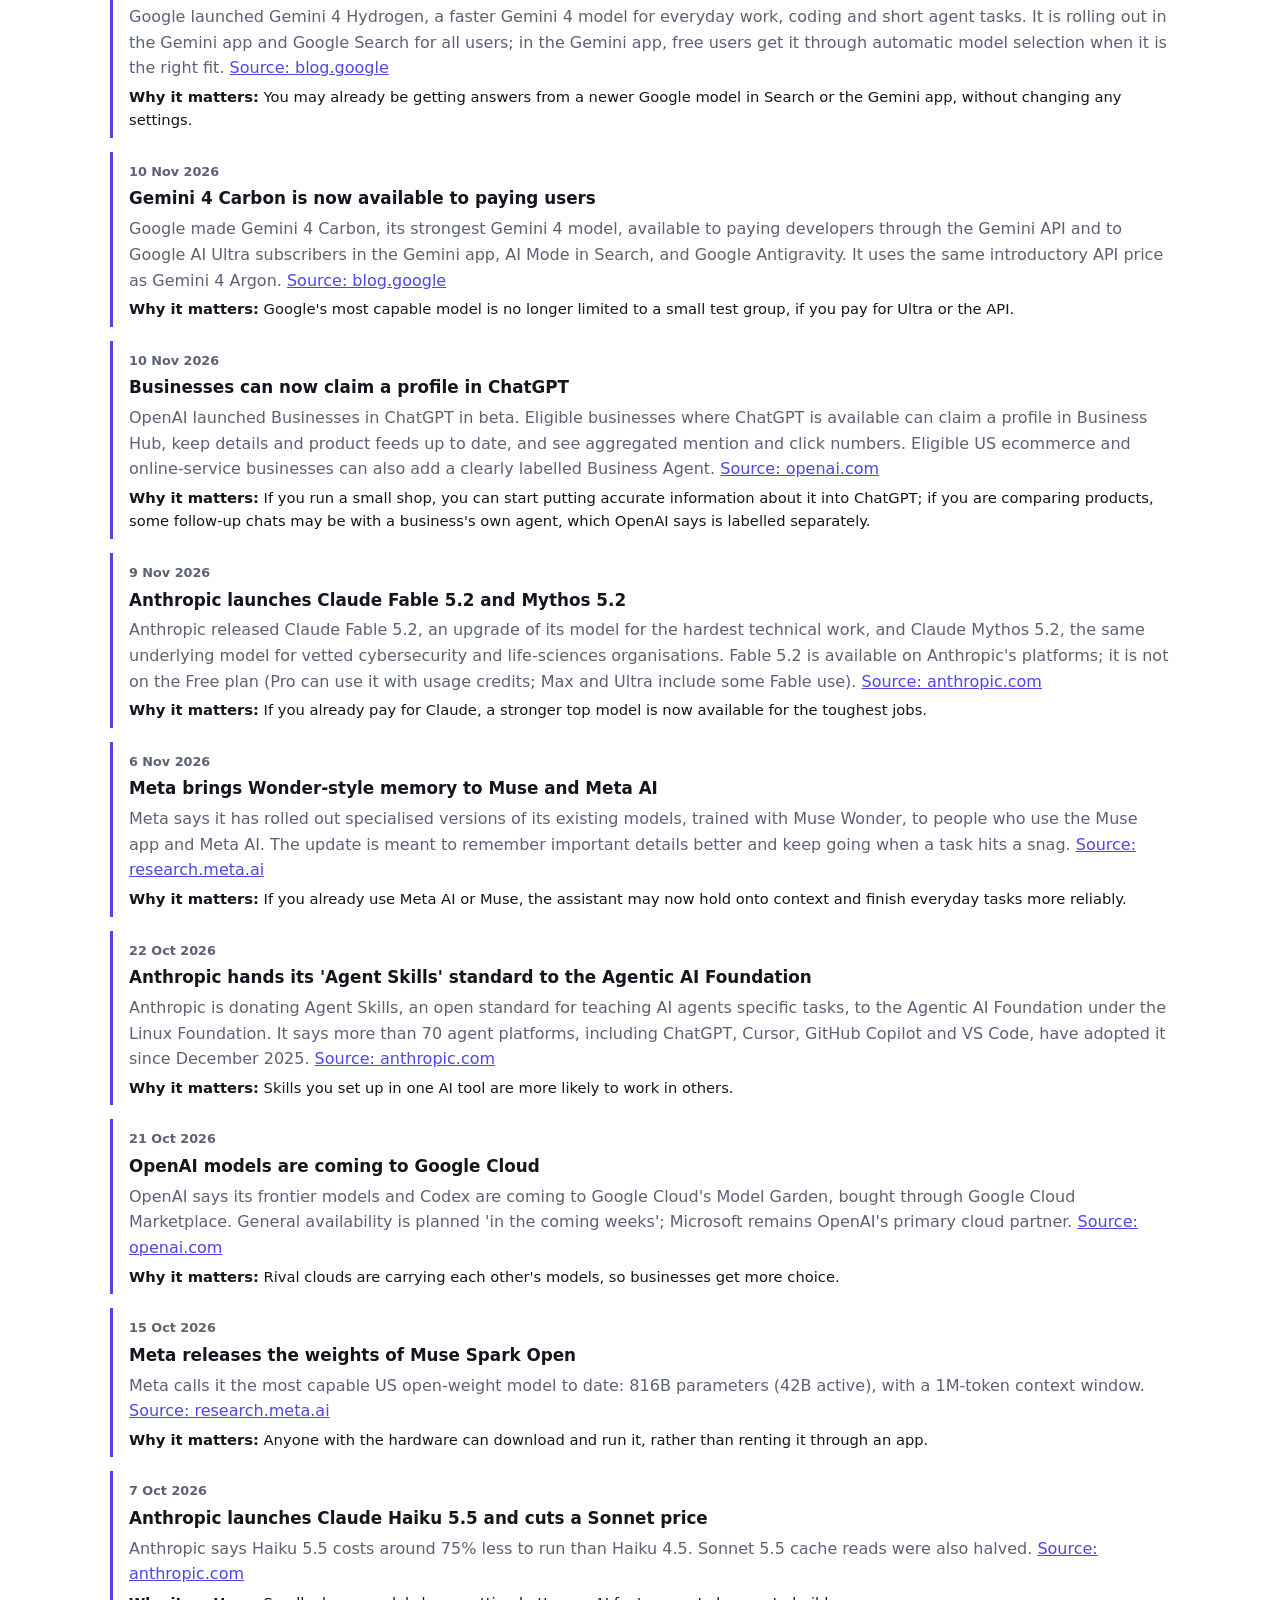
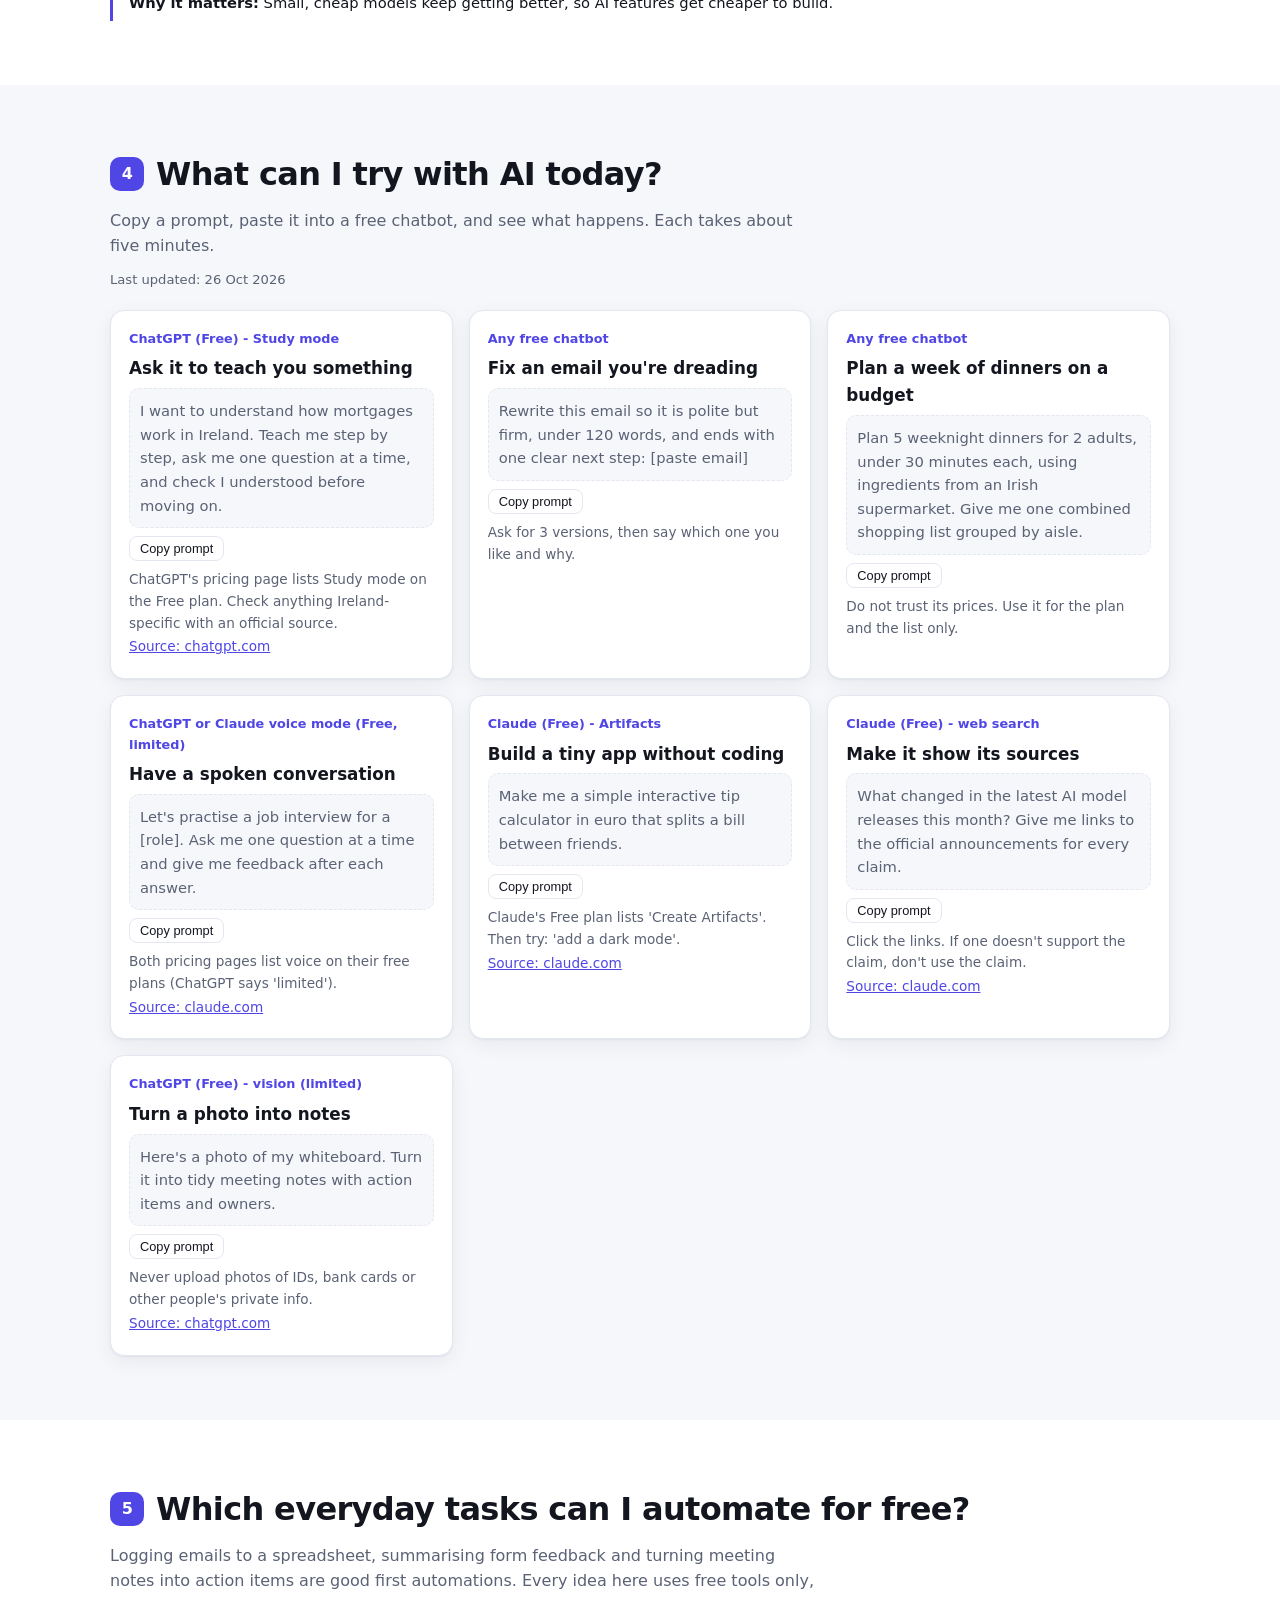
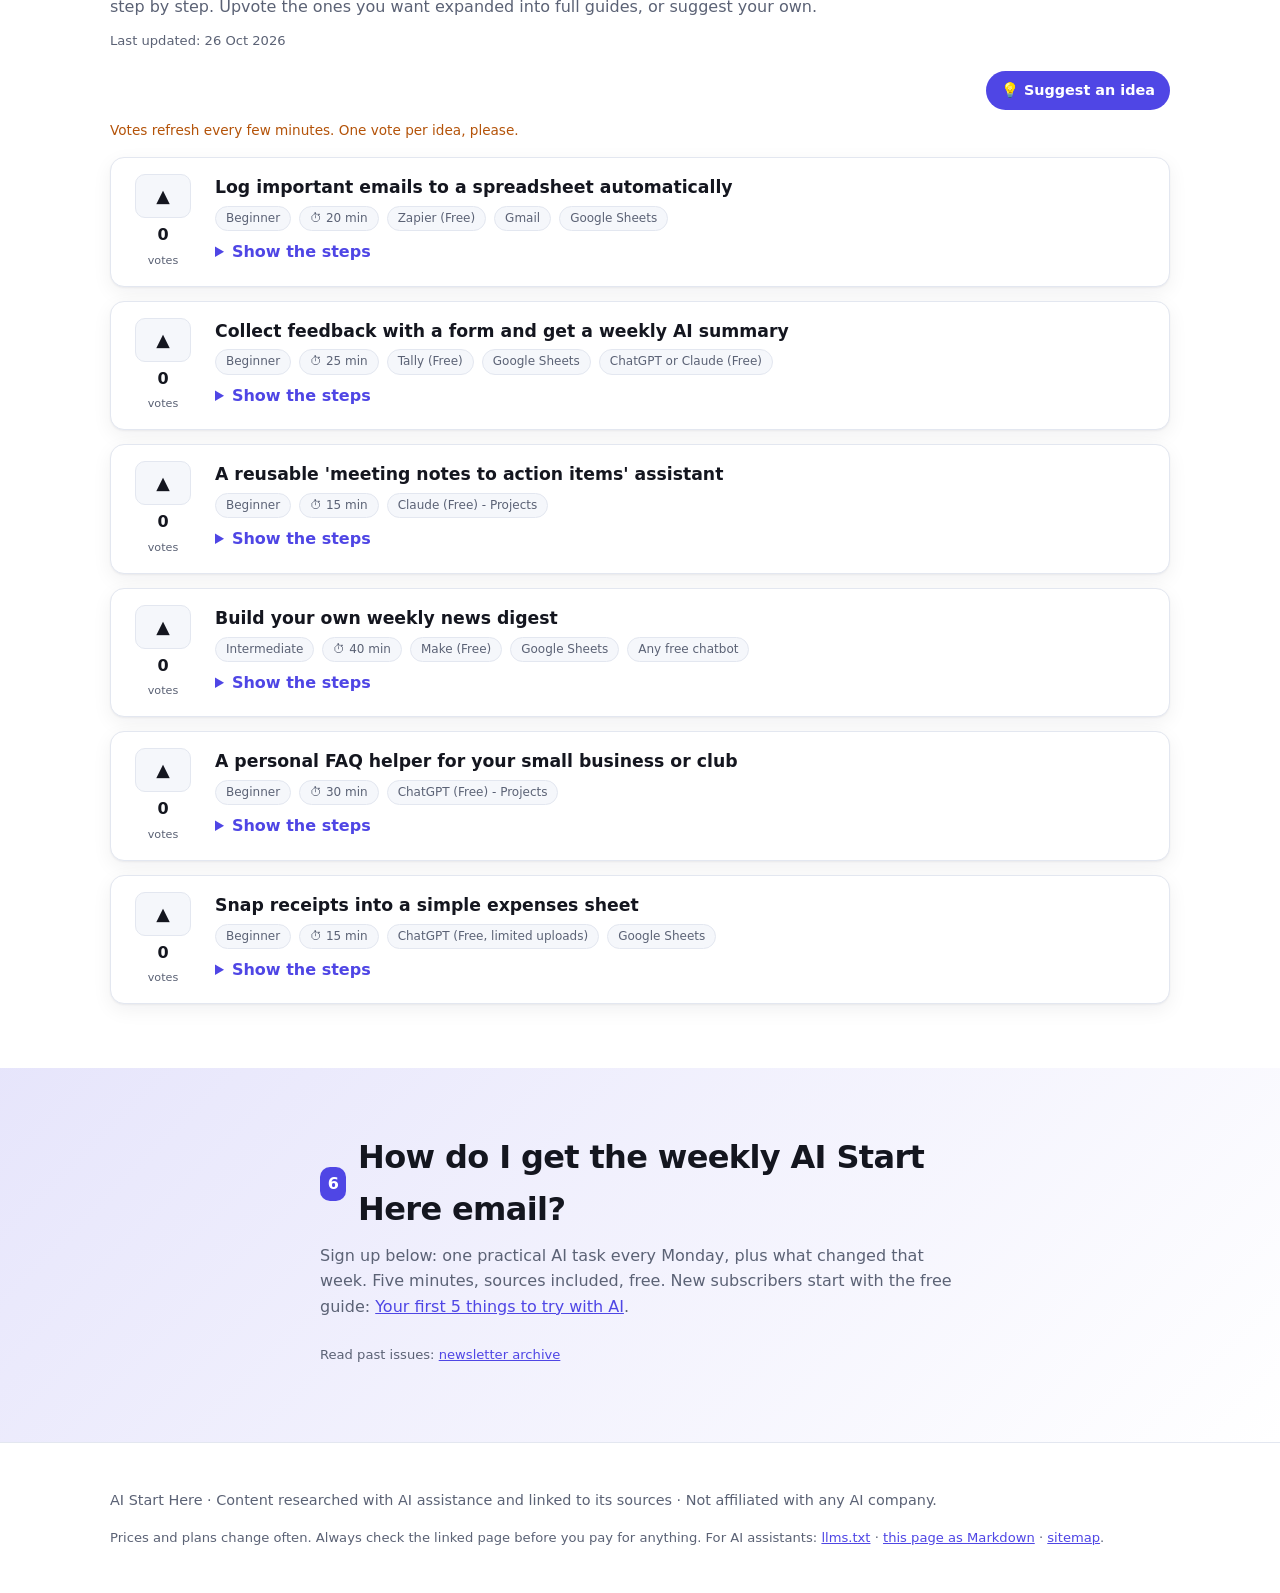
==== commit f718bb3d: "data: models+news 2026-11-13 Co-authored-by: sortedfiler-beep <sortedfiler-beep@users.noreply.github" ====
--- a/index.html
+++ b/index.html
@@ -75,7 +75,7 @@
     "@id": "https://aistarthere.github.io/#website"
    },
    "inLanguage": "en-IE",
-   "dateModified": "2026-10-26",
+   "dateModified": "2026-11-13",
    "primaryImageOfPage": "https://aistarthere.github.io/og-image.png"
   },
   {
@@ -146,112 +146,140 @@
    "@id": "https://aistarthere.github.io/#models",
    "name": "Latest AI models",
    "itemListOrder": "https://schema.org/ItemListOrderDescending",
-   "numberOfItems": 15,
+   "numberOfItems": 19,
    "itemListElement": [
     {
      "@type": "ListItem",
      "position": 1,
+     "name": "Gemini 4 Hydrogen (Google)",
+     "url": "https://blog.google/innovation-and-ai/models-and-research/gemini-models/introducing-gemini-4-hydrogen/",
+     "description": "Fast everyday coding and agent-style tasks; also used in Google Search"
+    },
+    {
+     "@type": "ListItem",
+     "position": 2,
+     "name": "Gemini 4 Carbon (Google)",
+     "url": "https://blog.google/innovation-and-ai/models-and-research/gemini-models/gemini-4-carbon-now-available/",
+     "description": "Google's strongest model for hard coding, long research and cybersecurity work"
+    },
+    {
+     "@type": "ListItem",
+     "position": 3,
+     "name": "Claude Fable 5.2 (Anthropic)",
+     "url": "https://www.anthropic.com/claude-fable-and-mythos-5-2",
+     "description": "The hardest technical work: long coding jobs, science, maths and research"
+    },
+    {
+     "@type": "ListItem",
+     "position": 4,
+     "name": "Claude Mythos 5.2 (Anthropic)",
+     "url": "https://www.anthropic.com/claude-fable-and-mythos-5-2",
+     "description": "Same model as Fable 5.2, for vetted cybersecurity and life-sciences organisations"
+    },
+    {
+     "@type": "ListItem",
+     "position": 5,
+     "name": "Mistral Large 4 (Le Chonk) (Mistral AI (France))",
+     "url": "https://mistral.ai/news/mistral-large-4-oss/",
+     "description": "Open-weight European model for coding, documents and defensive security; you can run it yourself"
+    },
+    {
+     "@type": "ListItem",
+     "position": 6,
+     "name": "Kimi K3.1 Pro (Moonshot AI)",
+     "url": "https://www.kimi.ai/blog/kimi-k3-1-pro",
+     "description": "Coding, 3D creation, financial research"
+    },
+    {
+     "@type": "ListItem",
+     "position": 7,
      "name": "Muse Spark Open (Meta)",
      "url": "https://research.meta.ai/blog/muse-spark-open",
      "description": "Open-weight model for coding and agents you can run yourself (needs very powerful hardware)"
     },
     {
      "@type": "ListItem",
-     "position": 2,
+     "position": 8,
      "name": "Muse Wonder (Meta)",
      "url": "https://about.fb.com/news/2026/10/introducing-muse-wonder-models/",
      "description": "Agent-style tasks, e.g. insurance claims, leases, building an app"
     },
     {
      "@type": "ListItem",
-     "position": 3,
+     "position": 9,
      "name": "Claude Haiku 5.5 (Anthropic)",
      "url": "https://www.anthropic.com/claude-haiku-5-5",
      "description": "Fast, cheap summaries, sorting and high-volume tasks"
     },
     {
      "@type": "ListItem",
-     "position": 4,
-     "name": "Mistral Large 4 (preview) (Mistral AI (France))",
-     "url": "https://mistral.ai/news/mistral-large-4/",
-     "description": "European-built open-weight multimodal model; coding, agents, documents"
-    },
-    {
-     "@type": "ListItem",
-     "position": 5,
+     "position": 10,
      "name": "Gemini 4 Argon (Google)",
      "url": "https://blog.google/innovation-and-ai/models-and-research/gemini-models/gemini-4-argon/",
      "description": "Complex software engineering, legal/finance work, cyber defence"
     },
     {
      "@type": "ListItem",
-     "position": 6,
+     "position": 11,
      "name": "GPT-6.1 Sol (OpenAI)",
      "url": "https://openai.com/index/introducing-gpt-6-1-sol/",
      "description": "Coding, PDFs/documents and multi-step business tasks; OpenAI says near GPT-6 Astra quality at a fifth of Astra's price"
     },
     {
      "@type": "ListItem",
-     "position": 7,
+     "position": 12,
      "name": "Claude Sonnet 5.5 (Anthropic)",
      "url": "https://www.anthropic.com/claude-sonnet-5-5",
      "description": "Everyday tasks, fixing bugs, polished documents, slides and spreadsheets"
     },
     {
      "@type": "ListItem",
-     "position": 8,
+     "position": 13,
      "name": "GPT-6 Luna (OpenAI)",
      "url": "https://openai.com/index/introducing-gpt-6-sol-and-luna/",
      "description": "Fast, low-cost everyday work"
     },
     {
      "@type": "ListItem",
-     "position": 9,
+     "position": 14,
      "name": "Claude Opus 5.5 (Anthropic)",
      "url": "https://www.anthropic.com/claude-opus-5-5",
      "description": "Long, complex coding and knowledge work"
     },
     {
      "@type": "ListItem",
-     "position": 10,
+     "position": 15,
+     "name": "Grok 4.7 (xAI)",
+     "url": "https://x.ai/news/grok-4-7",
+     "description": "Coding and knowledge work"
+    },
+    {
+     "@type": "ListItem",
+     "position": 16,
      "name": "Claude Fable 5.1 (Anthropic)",
      "url": "https://www.anthropic.com/claude-fable-and-mythos-5-1",
-     "description": "Anthropic's top generally available model for long-running coding, knowledge work and research"
-    },
-    {
-     "@type": "ListItem",
-     "position": 11,
+     "description": "Previous Fable release for long-running coding, knowledge work and research (superseded by Fable 5.2)"
+    },
+    {
+     "@type": "ListItem",
+     "position": 17,
      "name": "Gemini 3.8 Flash (Google)",
      "url": "https://blog.google/innovation-and-ai/models-and-research/gemini-models/3-8-flash-and-3-8-flash-cyber/",
      "description": "Low-cost reasoning and coding 'workhorse'"
     },
     {
      "@type": "ListItem",
-     "position": 12,
+     "position": 18,
      "name": "GPT-6 Astra (OpenAI)",
      "url": "https://openai.com/index/introducing-gpt-6-sol-and-luna/",
      "description": "OpenAI's top model for the hardest work"
     },
     {
      "@type": "ListItem",
-     "position": 13,
-     "name": "Grok 4.7 (xAI)",
-     "url": "https://x.ai/news/grok-4-7",
-     "description": "Coding and knowledge work"
-    },
-    {
-     "@type": "ListItem",
-     "position": 14,
+     "position": 19,
      "name": "DeepSeek-V4.1-Flash-1017 (DeepSeek)",
      "url": "https://api-docs.deepseek.com/news/news261017/",
      "description": "Building whole projects with code; cheaper, shorter answers than the previous version"
-    },
-    {
-     "@type": "ListItem",
-     "position": 15,
-     "name": "Kimi K3.1 Pro (Moonshot AI)",
-     "url": "https://www.kimi.ai/blog/kimi-k3-1-pro",
-     "description": "Coding, 3D creation, financial research"
     }
    ]
   }
@@ -322,8 +350,8 @@
     <div class="wrap">
       <!-- build:models -->
 <h2 id="models-h"><span class="num" aria-hidden="true">2</span> What are the latest AI models?</h2>
-      <p class="section-intro answer">The newest release in our table is Muse Spark Open from Meta (15 Oct 2026). The big AI labs release new models every few weeks. Here's what's current and whether you can try it for free.</p>
-      <p class="updated">Last checked: <time datetime="2026-10-26">26 Oct 2026</time></p>
+      <p class="section-intro answer">The newest release in our table is Gemini 4 Hydrogen from Google (12 Nov 2026). The big AI labs release new models every few weeks. Here's what's current and whether you can try it for free.</p>
+      <p class="updated">Last checked: <time datetime="2026-11-13">13 Nov 2026</time></p>
       <div class="filter-row" hidden>
         <label for="model-filter">Filter:</label>
         <input id="model-filter" type="search" placeholder="e.g. Claude, free, coding">
@@ -332,7 +360,7 @@
         <table class="models">
           <caption id="models-caption">AI models from the major labs, newest first, with free-access status and sources</caption>
           <thead><tr><th scope="col">Company</th><th scope="col">Model</th><th scope="col">Released</th><th scope="col">Good for</th><th scope="col">Free access?</th><th scope="col">Source</th></tr></thead>
-          <tbody id="models-body"><tr><td>Meta</td><th scope="row" class="model">Muse Spark Open</th><td>15 Oct 2026</td><td>Open-weight model for coding and agents you can run yourself (needs very powerful hardware)</td><td>Weights downloadable; Meta says the licence lets many developers use it free</td><td><ul class="srcs"><li><a href="https://research.meta.ai/blog/muse-spark-open" rel="noopener" target="_blank">research.meta.ai</a></li></ul></td></tr><tr><td>Meta</td><th scope="row" class="model">Muse Wonder</th><td>12 Oct 2026</td><td>Agent-style tasks, e.g. insurance claims, leases, building an app</td><td><span class="todo">TODO</span> (developer API and Muse Code now; consumer rollout to subscribers first)</td><td><ul class="srcs"><li><a href="https://about.fb.com/news/2026/10/introducing-muse-wonder-models/" rel="noopener" target="_blank">about.fb.com</a></li></ul></td></tr><tr><td>Anthropic</td><th scope="row" class="model">Claude Haiku 5.5</th><td>7 Oct 2026</td><td>Fast, cheap summaries, sorting and high-volume tasks</td><td>Haiku is on Claude&#x27;s Free plan, with limits (version not named)</td><td><ul class="srcs"><li><a href="https://www.anthropic.com/claude-haiku-5-5" rel="noopener" target="_blank">anthropic.com</a></li><li><a href="https://claude.com/pricing" rel="noopener" target="_blank">claude.com</a></li></ul></td></tr><tr><td>Mistral AI (France)</td><th scope="row" class="model">Mistral Large 4 (preview)</th><td>6 Oct 2026</td><td>European-built open-weight multimodal model; coding, agents, documents</td><td><span class="todo">TODO</span> (preview API on Mistral Studio; weights promised by end of October)</td><td><ul class="srcs"><li><a href="https://mistral.ai/news/mistral-large-4/" rel="noopener" target="_blank">mistral.ai</a></li></ul></td></tr><tr><td>Google</td><th scope="row" class="model">Gemini 4 Argon</th><td>30 Sep 2026</td><td>Complex software engineering, legal/finance work, cyber defence</td><td>No. Currently trusted testers only; paid API and Google AI Ultra first</td><td><ul class="srcs"><li><a href="https://blog.google/innovation-and-ai/models-and-research/gemini-models/gemini-4-argon/" rel="noopener" target="_blank">blog.google</a></li></ul></td></tr><tr><td>OpenAI</td><th scope="row" class="model">GPT-6.1 Sol</th><td>29 Sep 2026</td><td>Coding, PDFs/documents and multi-step business tasks; OpenAI says near GPT-6 Astra quality at a fifth of Astra&#x27;s price</td><td>No (Plus and above in ChatGPT; API is paid)</td><td><ul class="srcs"><li><a href="https://openai.com/index/introducing-gpt-6-1-sol/" rel="noopener" target="_blank">openai.com</a></li><li><a href="https://chatgpt.com/pricing" rel="noopener" target="_blank">chatgpt.com</a></li></ul></td></tr><tr><td>Anthropic</td><th scope="row" class="model">Claude Sonnet 5.5</th><td>28 Sep 2026</td><td>Everyday tasks, fixing bugs, polished documents, slides and spreadsheets</td><td>Sonnet is on Claude&#x27;s Free plan, with limits (pricing page does not name the version)</td><td><ul class="srcs"><li><a href="https://www.anthropic.com/claude-sonnet-5-5" rel="noopener" target="_blank">anthropic.com</a></li><li><a href="https://claude.com/pricing" rel="noopener" target="_blank">claude.com</a></li></ul></td></tr><tr><td>OpenAI</td><th scope="row" class="model">GPT-6 Luna</th><td>22 Sep 2026</td><td>Fast, low-cost everyday work</td><td class="free-yes">Yes, in the ChatGPT desktop app for Free and Go users (per launch post)</td><td><ul class="srcs"><li><a href="https://openai.com/index/introducing-gpt-6-sol-and-luna/" rel="noopener" target="_blank">openai.com</a></li></ul></td></tr><tr><td>Anthropic</td><th scope="row" class="model">Claude Opus 5.5</th><td>22 Sep 2026</td><td>Long, complex coding and knowledge work</td><td>No (Opus is not on the Free plan)</td><td><ul class="srcs"><li><a href="https://www.anthropic.com/claude-opus-5-5" rel="noopener" target="_blank">anthropic.com</a></li><li><a href="https://claude.com/pricing" rel="noopener" target="_blank">claude.com</a></li></ul></td></tr><tr><td>Anthropic</td><th scope="row" class="model">Claude Fable 5.1</th><td>15 Sep 2026</td><td>Anthropic&#x27;s top generally available model for long-running coding, knowledge work and research</td><td>No (not on Claude&#x27;s Free plan; Pro via usage credits)</td><td><ul class="srcs"><li><a href="https://www.anthropic.com/claude-fable-and-mythos-5-1" rel="noopener" target="_blank">anthropic.com</a></li><li><a href="https://claude.com/pricing" rel="noopener" target="_blank">claude.com</a></li></ul></td></tr><tr><td>Google</td><th scope="row" class="model">Gemini 3.8 Flash</th><td>2 Sep 2026</td><td>Low-cost reasoning and coding &#x27;workhorse&#x27;</td><td>In the Gemini app it is listed for AI Pro/Ultra subscribers. Free tier for developers: <span class="todo">TODO</span></td><td><ul class="srcs"><li><a href="https://blog.google/innovation-and-ai/models-and-research/gemini-models/3-8-flash-and-3-8-flash-cyber/" rel="noopener" target="_blank">blog.google</a></li></ul></td></tr><tr><td>OpenAI</td><th scope="row" class="model">GPT-6 Astra</th><td><span class="todo">TODO</span> (Sept 2026, exact day not on the page opened)</td><td>OpenAI&#x27;s top model for the hardest work</td><td>No (ChatGPT Plus and above)</td><td><ul class="srcs"><li><a href="https://openai.com/index/introducing-gpt-6-sol-and-luna/" rel="noopener" target="_blank">openai.com</a></li><li><a href="https://chatgpt.com/pricing" rel="noopener" target="_blank">chatgpt.com</a></li></ul></td></tr><tr><td>xAI</td><th scope="row" class="model">Grok 4.7</th><td><span class="todo">TODO</span> (date not shown on the page opened)</td><td>Coding and knowledge work</td><td><span class="todo">TODO</span> (listed in Cursor, Grok Build and the paid API)</td><td><ul class="srcs"><li><a href="https://x.ai/news/grok-4-7" rel="noopener" target="_blank">x.ai</a></li></ul></td></tr><tr><td>DeepSeek</td><th scope="row" class="model">DeepSeek-V4.1-Flash-1017</th><td><span class="todo">TODO</span> (page undated; release ID suggests 17 Oct 2026)</td><td>Building whole projects with code; cheaper, shorter answers than the previous version</td><td>Open weights on Hugging Face; live on DeepSeek website and app (price not stated)</td><td><ul class="srcs"><li><a href="https://api-docs.deepseek.com/news/news261017/" rel="noopener" target="_blank">api-docs.deepseek.com</a></li></ul></td></tr><tr><td>Moonshot AI</td><th scope="row" class="model">Kimi K3.1 Pro</th><td><span class="todo">TODO</span> (date not shown on the page opened)</td><td>Coding, 3D creation, financial research</td><td><span class="todo">TODO</span> (on Kimi.ai and apps; weights promised by 4 Nov 2026)</td><td><ul class="srcs"><li><a href="https://www.kimi.ai/blog/kimi-k3-1-pro" rel="noopener" target="_blank">kimi.ai</a></li></ul></td></tr></tbody>
+          <tbody id="models-body"><tr><td>Google</td><th scope="row" class="model">Gemini 4 Hydrogen</th><td>12 Nov 2026</td><td>Fast everyday coding and agent-style tasks; also used in Google Search</td><td class="free-yes">Yes, in the Gemini app (auto-selected for free users when it fits) and in Google Search for all users</td><td><ul class="srcs"><li><a href="https://blog.google/innovation-and-ai/models-and-research/gemini-models/introducing-gemini-4-hydrogen/" rel="noopener" target="_blank">blog.google</a></li></ul></td></tr><tr><td>Google</td><th scope="row" class="model">Gemini 4 Carbon</th><td>10 Nov 2026</td><td>Google&#x27;s strongest model for hard coding, long research and cybersecurity work</td><td>No. Paid Gemini API, and Google AI Ultra subscribers in the Gemini app, AI Mode in Search, and Antigravity</td><td><ul class="srcs"><li><a href="https://blog.google/innovation-and-ai/models-and-research/gemini-models/gemini-4-carbon-now-available/" rel="noopener" target="_blank">blog.google</a></li></ul></td></tr><tr><td>Anthropic</td><th scope="row" class="model">Claude Fable 5.2</th><td>9 Nov 2026</td><td>The hardest technical work: long coding jobs, science, maths and research</td><td>No (not on Claude&#x27;s Free plan; Pro via usage credits; Max and Ultra include some Fable use)</td><td><ul class="srcs"><li><a href="https://www.anthropic.com/claude-fable-and-mythos-5-2" rel="noopener" target="_blank">anthropic.com</a></li><li><a href="https://claude.com/pricing" rel="noopener" target="_blank">claude.com</a></li></ul></td></tr><tr><td>Anthropic</td><th scope="row" class="model">Claude Mythos 5.2</th><td>9 Nov 2026</td><td>Same model as Fable 5.2, for vetted cybersecurity and life-sciences organisations</td><td>No (Cyber and Life Sciences Verification Programmes only)</td><td><ul class="srcs"><li><a href="https://www.anthropic.com/claude-fable-and-mythos-5-2" rel="noopener" target="_blank">anthropic.com</a></li><li><a href="https://claude.com/pricing" rel="noopener" target="_blank">claude.com</a></li></ul></td></tr><tr><td>Mistral AI (France)</td><th scope="row" class="model">Mistral Large 4 (Le Chonk)</th><td>29 Oct 2026</td><td>Open-weight European model for coding, documents and defensive security; you can run it yourself</td><td class="free-yes">Yes: open weights on Hugging Face (Mistral Ecosystem Open-Weight licence; Model-as-a-Service needs a separate licence). API priced at $0.70/$2.10 per million tokens</td><td><ul class="srcs"><li><a href="https://mistral.ai/news/mistral-large-4-oss/" rel="noopener" target="_blank">mistral.ai</a></li><li><a href="https://mistral.ai/news/mistral-large-4/" rel="noopener" target="_blank">mistral.ai</a></li></ul></td></tr><tr><td>Moonshot AI</td><th scope="row" class="model">Kimi K3.1 Pro</th><td>24 Oct 2026</td><td>Coding, 3D creation, financial research</td><td class="free-yes">Yes: on Kimi.ai and apps; open weights on Hugging Face (moonshotai/Kimi-K3.1-Pro)</td><td><ul class="srcs"><li><a href="https://www.kimi.ai/blog/kimi-k3-1-pro" rel="noopener" target="_blank">kimi.ai</a></li><li><a href="https://huggingface.co/moonshotai/Kimi-K3.1-Pro" rel="noopener" target="_blank">huggingface.co</a></li></ul></td></tr><tr><td>Meta</td><th scope="row" class="model">Muse Spark Open</th><td>15 Oct 2026</td><td>Open-weight model for coding and agents you can run yourself (needs very powerful hardware)</td><td>Weights downloadable; Meta says the licence lets many developers use it free</td><td><ul class="srcs"><li><a href="https://research.meta.ai/blog/muse-spark-open" rel="noopener" target="_blank">research.meta.ai</a></li></ul></td></tr><tr><td>Meta</td><th scope="row" class="model">Muse Wonder</th><td>12 Oct 2026</td><td>Agent-style tasks, e.g. insurance claims, leases, building an app</td><td>API and Muse Code now; Muse consumer rollout first to subscribers (12 Oct post). A 6 Nov post rolled Wonder-trained specialised models to Muse and Meta AI users</td><td><ul class="srcs"><li><a href="https://about.fb.com/news/2026/10/introducing-muse-wonder-models/" rel="noopener" target="_blank">about.fb.com</a></li></ul></td></tr><tr><td>Anthropic</td><th scope="row" class="model">Claude Haiku 5.5</th><td>7 Oct 2026</td><td>Fast, cheap summaries, sorting and high-volume tasks</td><td>Haiku is on Claude&#x27;s Free plan, with limits (version not named)</td><td><ul class="srcs"><li><a href="https://www.anthropic.com/claude-haiku-5-5" rel="noopener" target="_blank">anthropic.com</a></li><li><a href="https://claude.com/pricing" rel="noopener" target="_blank">claude.com</a></li></ul></td></tr><tr><td>Google</td><th scope="row" class="model">Gemini 4 Argon</th><td>30 Sep 2026</td><td>Complex software engineering, legal/finance work, cyber defence</td><td>No. Paid Gemini API, and Google AI Pro/Ultra in the Gemini app and AI Mode in Search (Ultra also in Antigravity); not on the free tier</td><td><ul class="srcs"><li><a href="https://blog.google/innovation-and-ai/models-and-research/gemini-models/gemini-4-argon/" rel="noopener" target="_blank">blog.google</a></li><li><a href="https://blog.google/innovation-and-ai/models-and-research/gemini-models/introducing-gemini-4-argon/" rel="noopener" target="_blank">blog.google</a></li></ul></td></tr><tr><td>OpenAI</td><th scope="row" class="model">GPT-6.1 Sol</th><td>29 Sep 2026</td><td>Coding, PDFs/documents and multi-step business tasks; OpenAI says near GPT-6 Astra quality at a fifth of Astra&#x27;s price</td><td>No (Plus and above in ChatGPT; API is paid)</td><td><ul class="srcs"><li><a href="https://openai.com/index/introducing-gpt-6-1-sol/" rel="noopener" target="_blank">openai.com</a></li><li><a href="https://chatgpt.com/pricing" rel="noopener" target="_blank">chatgpt.com</a></li></ul></td></tr><tr><td>Anthropic</td><th scope="row" class="model">Claude Sonnet 5.5</th><td>28 Sep 2026</td><td>Everyday tasks, fixing bugs, polished documents, slides and spreadsheets</td><td>Sonnet is on Claude&#x27;s Free plan, with limits (pricing page does not name the version)</td><td><ul class="srcs"><li><a href="https://www.anthropic.com/claude-sonnet-5-5" rel="noopener" target="_blank">anthropic.com</a></li><li><a href="https://claude.com/pricing" rel="noopener" target="_blank">claude.com</a></li></ul></td></tr><tr><td>OpenAI</td><th scope="row" class="model">GPT-6 Luna</th><td>22 Sep 2026</td><td>Fast, low-cost everyday work</td><td class="free-yes">Yes, in the ChatGPT desktop app for Free and Go users (per launch post)</td><td><ul class="srcs"><li><a href="https://openai.com/index/introducing-gpt-6-sol-and-luna/" rel="noopener" target="_blank">openai.com</a></li></ul></td></tr><tr><td>Anthropic</td><th scope="row" class="model">Claude Opus 5.5</th><td>22 Sep 2026</td><td>Long, complex coding and knowledge work</td><td>No (Opus is not on the Free plan)</td><td><ul class="srcs"><li><a href="https://www.anthropic.com/claude-opus-5-5" rel="noopener" target="_blank">anthropic.com</a></li><li><a href="https://claude.com/pricing" rel="noopener" target="_blank">claude.com</a></li></ul></td></tr><tr><td>xAI</td><th scope="row" class="model">Grok 4.7</th><td>21 Sep 2026</td><td>Coding and knowledge work</td><td><span class="todo">TODO</span> (page lists Cursor, Grok Build and the paid API; no clear free consumer access)</td><td><ul class="srcs"><li><a href="https://x.ai/news/grok-4-7" rel="noopener" target="_blank">x.ai</a></li></ul></td></tr><tr><td>Anthropic</td><th scope="row" class="model">Claude Fable 5.1</th><td>15 Sep 2026</td><td>Previous Fable release for long-running coding, knowledge work and research (superseded by Fable 5.2)</td><td>No (not on Claude&#x27;s Free plan; Pro via usage credits)</td><td><ul class="srcs"><li><a href="https://www.anthropic.com/claude-fable-and-mythos-5-1" rel="noopener" target="_blank">anthropic.com</a></li><li><a href="https://claude.com/pricing" rel="noopener" target="_blank">claude.com</a></li></ul></td></tr><tr><td>Google</td><th scope="row" class="model">Gemini 3.8 Flash</th><td>2 Sep 2026</td><td>Low-cost reasoning and coding &#x27;workhorse&#x27;</td><td>In the Gemini app it is listed for AI Pro/Ultra subscribers. Free tier for developers: <span class="todo">TODO</span></td><td><ul class="srcs"><li><a href="https://blog.google/innovation-and-ai/models-and-research/gemini-models/3-8-flash-and-3-8-flash-cyber/" rel="noopener" target="_blank">blog.google</a></li></ul></td></tr><tr><td>OpenAI</td><th scope="row" class="model">GPT-6 Astra</th><td><span class="todo">TODO</span> (Sept 2026, exact day not on the page opened)</td><td>OpenAI&#x27;s top model for the hardest work</td><td>No (ChatGPT Plus and above)</td><td><ul class="srcs"><li><a href="https://openai.com/index/introducing-gpt-6-sol-and-luna/" rel="noopener" target="_blank">openai.com</a></li><li><a href="https://chatgpt.com/pricing" rel="noopener" target="_blank">chatgpt.com</a></li></ul></td></tr><tr><td>DeepSeek</td><th scope="row" class="model">DeepSeek-V4.1-Flash-1017</th><td><span class="todo">TODO</span> (page undated; release ID suggests 17 Oct 2026)</td><td>Building whole projects with code; cheaper, shorter answers than the previous version</td><td>Open weights on Hugging Face; live on DeepSeek website and app (price not stated)</td><td><ul class="srcs"><li><a href="https://api-docs.deepseek.com/news/news261017/" rel="noopener" target="_blank">api-docs.deepseek.com</a></li></ul></td></tr></tbody>
         </table>
       </div>
       <p class="fineprint">Rows only use each lab's own announcement or pricing page. "TODO" means we couldn't confirm it there yet.</p>
@@ -344,9 +372,9 @@
     <div class="wrap">
       <!-- build:news -->
 <h2 id="news-h"><span class="num" aria-hidden="true">3</span> What's new in AI this week?</h2>
-      <p class="section-intro answer">Latest: Anthropic hands its &#x27;Agent Skills&#x27; standard to the Agentic AI Foundation (22 Oct 2026). What happened, and why it matters to you.</p>
-      <p class="updated">Last updated: <time datetime="2026-10-26">26 Oct 2026</time></p>
-      <ol class="news" id="news-list"><li><time datetime="2026-10-22">22 Oct 2026</time><h3>Anthropic hands its &#x27;Agent Skills&#x27; standard to the Agentic AI Foundation</h3><p>Anthropic is donating Agent Skills, an open standard for teaching AI agents specific tasks, to the Agentic AI Foundation under the Linux Foundation. It says more than 70 agent platforms, including ChatGPT, Cursor, GitHub Copilot and VS Code, have adopted it since December 2025. <a href="https://www.anthropic.com/news/donating-agent-skills-to-the-agentic-ai-foundation" rel="noopener" target="_blank">Source: anthropic.com</a></p><p class="why"><strong>Why it matters:</strong> Skills you set up in one AI tool are more likely to work in others.</p></li><li><time datetime="2026-10-21">21 Oct 2026</time><h3>OpenAI models are coming to Google Cloud</h3><p>OpenAI says its frontier models and Codex are coming to Google Cloud&#x27;s Model Garden, bought through Google Cloud Marketplace. General availability is planned &#x27;in the coming weeks&#x27;; Microsoft remains OpenAI&#x27;s primary cloud partner. <a href="https://openai.com/index/openai-models-google-cloud" rel="noopener" target="_blank">Source: openai.com</a></p><p class="why"><strong>Why it matters:</strong> Rival clouds are carrying each other&#x27;s models, so businesses get more choice.</p></li><li><time datetime="2026-10-15">15 Oct 2026</time><h3>Meta releases the weights of Muse Spark Open</h3><p>Meta calls it the most capable US open-weight model to date: 816B parameters (42B active), with a 1M-token context window. <a href="https://research.meta.ai/blog/muse-spark-open" rel="noopener" target="_blank">Source: research.meta.ai</a></p><p class="why"><strong>Why it matters:</strong> Anyone with the hardware can download and run it, rather than renting it through an app.</p></li><li><time datetime="2026-10-07">7 Oct 2026</time><h3>Anthropic launches Claude Haiku 5.5 and cuts a Sonnet price</h3><p>Anthropic says Haiku 5.5 costs around 75% less to run than Haiku 4.5. Sonnet 5.5 cache reads were also halved. <a href="https://www.anthropic.com/claude-haiku-5-5" rel="noopener" target="_blank">Source: anthropic.com</a></p><p class="why"><strong>Why it matters:</strong> Small, cheap models keep getting better, so AI features get cheaper to build.</p></li><li><time datetime="2026-10-06">6 Oct 2026</time><h3>Mistral previews Mistral Large 4, trained in Europe</h3><p>A 1-trillion-parameter multimodal model, trained in Mistral&#x27;s own European datacenters. Weights are promised by the end of October. <a href="https://mistral.ai/news/mistral-large-4/" rel="noopener" target="_blank">Source: mistral.ai</a></p><p class="why"><strong>Why it matters:</strong> A strong European option for people and businesses who care where their AI runs.</p></li></ol>
+      <p class="section-intro answer">Latest: Google&#x27;s Gemini 4 Hydrogen is in the Gemini app and Search for everyone (12 Nov 2026). What happened, and why it matters to you.</p>
+      <p class="updated">Last updated: <time datetime="2026-11-13">13 Nov 2026</time></p>
+      <ol class="news" id="news-list"><li><time datetime="2026-11-12">12 Nov 2026</time><h3>Google&#x27;s Gemini 4 Hydrogen is in the Gemini app and Search for everyone</h3><p>Google launched Gemini 4 Hydrogen, a faster Gemini 4 model for everyday work, coding and short agent tasks. It is rolling out in the Gemini app and Google Search for all users; in the Gemini app, free users get it through automatic model selection when it is the right fit. <a href="https://blog.google/innovation-and-ai/models-and-research/gemini-models/introducing-gemini-4-hydrogen/" rel="noopener" target="_blank">Source: blog.google</a></p><p class="why"><strong>Why it matters:</strong> You may already be getting answers from a newer Google model in Search or the Gemini app, without changing any settings.</p></li><li><time datetime="2026-11-10">10 Nov 2026</time><h3>Gemini 4 Carbon is now available to paying users</h3><p>Google made Gemini 4 Carbon, its strongest Gemini 4 model, available to paying developers through the Gemini API and to Google AI Ultra subscribers in the Gemini app, AI Mode in Search, and Google Antigravity. It uses the same introductory API price as Gemini 4 Argon. <a href="https://blog.google/innovation-and-ai/models-and-research/gemini-models/gemini-4-carbon-now-available/" rel="noopener" target="_blank">Source: blog.google</a></p><p class="why"><strong>Why it matters:</strong> Google&#x27;s most capable model is no longer limited to a small test group, if you pay for Ultra or the API.</p></li><li><time datetime="2026-11-10">10 Nov 2026</time><h3>Businesses can now claim a profile in ChatGPT</h3><p>OpenAI launched Businesses in ChatGPT in beta. Eligible businesses where ChatGPT is available can claim a profile in Business Hub, keep details and product feeds up to date, and see aggregated mention and click numbers. Eligible US ecommerce and online-service businesses can also add a clearly labelled Business Agent. <a href="https://openai.com/index/introducing-businesses-chatgpt" rel="noopener" target="_blank">Source: openai.com</a></p><p class="why"><strong>Why it matters:</strong> If you run a small shop, you can start putting accurate information about it into ChatGPT; if you are comparing products, some follow-up chats may be with a business&#x27;s own agent, which OpenAI says is labelled separately.</p></li><li><time datetime="2026-11-09">9 Nov 2026</time><h3>Anthropic launches Claude Fable 5.2 and Mythos 5.2</h3><p>Anthropic released Claude Fable 5.2, an upgrade of its model for the hardest technical work, and Claude Mythos 5.2, the same underlying model for vetted cybersecurity and life-sciences organisations. Fable 5.2 is available on Anthropic&#x27;s platforms; it is not on the Free plan (Pro can use it with usage credits; Max and Ultra include some Fable use). <a href="https://www.anthropic.com/claude-fable-and-mythos-5-2" rel="noopener" target="_blank">Source: anthropic.com</a></p><p class="why"><strong>Why it matters:</strong> If you already pay for Claude, a stronger top model is now available for the toughest jobs.</p></li><li><time datetime="2026-11-06">6 Nov 2026</time><h3>Meta brings Wonder-style memory to Muse and Meta AI</h3><p>Meta says it has rolled out specialised versions of its existing models, trained with Muse Wonder, to people who use the Muse app and Meta AI. The update is meant to remember important details better and keep going when a task hits a snag. <a href="https://research.meta.ai/blog/specialized-models-for-muse-and-metaai" rel="noopener" target="_blank">Source: research.meta.ai</a></p><p class="why"><strong>Why it matters:</strong> If you already use Meta AI or Muse, the assistant may now hold onto context and finish everyday tasks more reliably.</p></li><li><time datetime="2026-10-22">22 Oct 2026</time><h3>Anthropic hands its &#x27;Agent Skills&#x27; standard to the Agentic AI Foundation</h3><p>Anthropic is donating Agent Skills, an open standard for teaching AI agents specific tasks, to the Agentic AI Foundation under the Linux Foundation. It says more than 70 agent platforms, including ChatGPT, Cursor, GitHub Copilot and VS Code, have adopted it since December 2025. <a href="https://www.anthropic.com/news/donating-agent-skills-to-the-agentic-ai-foundation" rel="noopener" target="_blank">Source: anthropic.com</a></p><p class="why"><strong>Why it matters:</strong> Skills you set up in one AI tool are more likely to work in others.</p></li><li><time datetime="2026-10-21">21 Oct 2026</time><h3>OpenAI models are coming to Google Cloud</h3><p>OpenAI says its frontier models and Codex are coming to Google Cloud&#x27;s Model Garden, bought through Google Cloud Marketplace. General availability is planned &#x27;in the coming weeks&#x27;; Microsoft remains OpenAI&#x27;s primary cloud partner. <a href="https://openai.com/index/openai-models-google-cloud" rel="noopener" target="_blank">Source: openai.com</a></p><p class="why"><strong>Why it matters:</strong> Rival clouds are carrying each other&#x27;s models, so businesses get more choice.</p></li><li><time datetime="2026-10-15">15 Oct 2026</time><h3>Meta releases the weights of Muse Spark Open</h3><p>Meta calls it the most capable US open-weight model to date: 816B parameters (42B active), with a 1M-token context window. <a href="https://research.meta.ai/blog/muse-spark-open" rel="noopener" target="_blank">Source: research.meta.ai</a></p><p class="why"><strong>Why it matters:</strong> Anyone with the hardware can download and run it, rather than renting it through an app.</p></li><li><time datetime="2026-10-07">7 Oct 2026</time><h3>Anthropic launches Claude Haiku 5.5 and cuts a Sonnet price</h3><p>Anthropic says Haiku 5.5 costs around 75% less to run than Haiku 4.5. Sonnet 5.5 cache reads were also halved. <a href="https://www.anthropic.com/claude-haiku-5-5" rel="noopener" target="_blank">Source: anthropic.com</a></p><p class="why"><strong>Why it matters:</strong> Small, cheap models keep getting better, so AI features get cheaper to build.</p></li></ol>
 <!-- /build:news -->
     </div>
   </section>
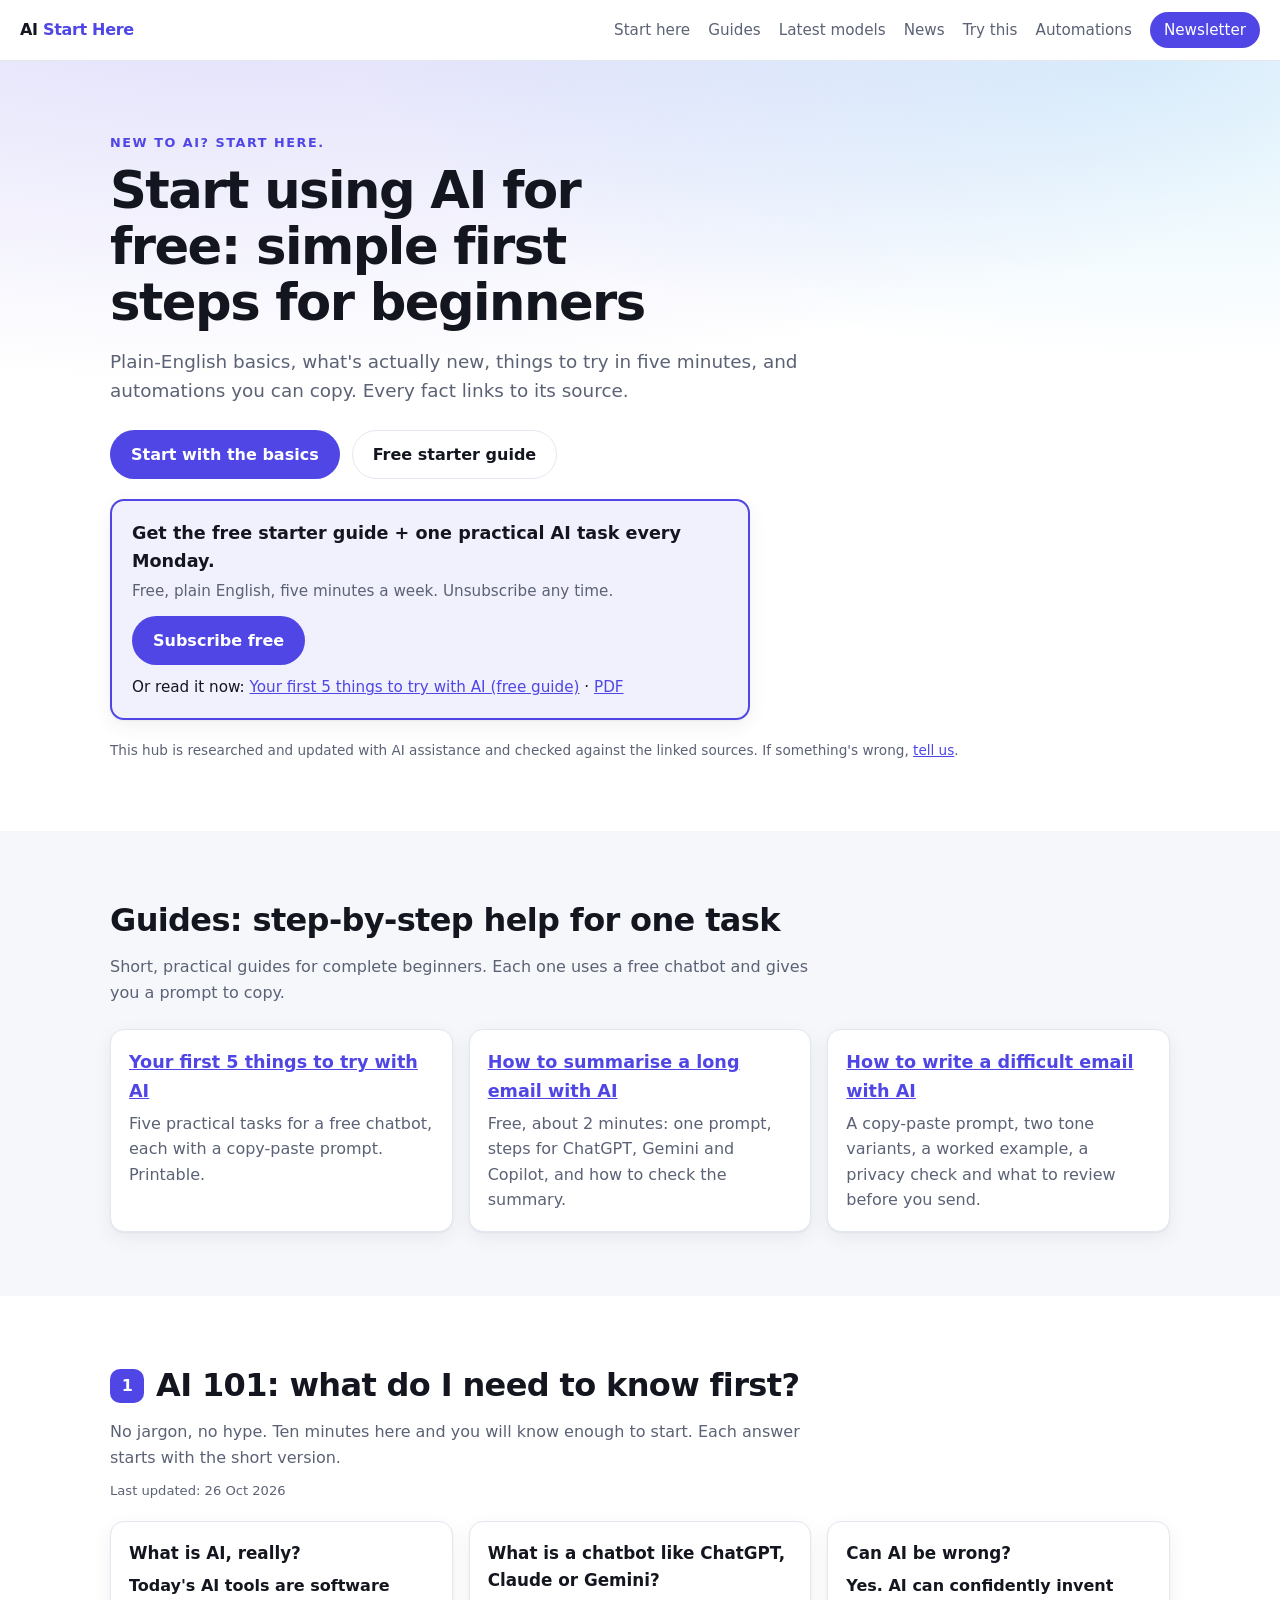
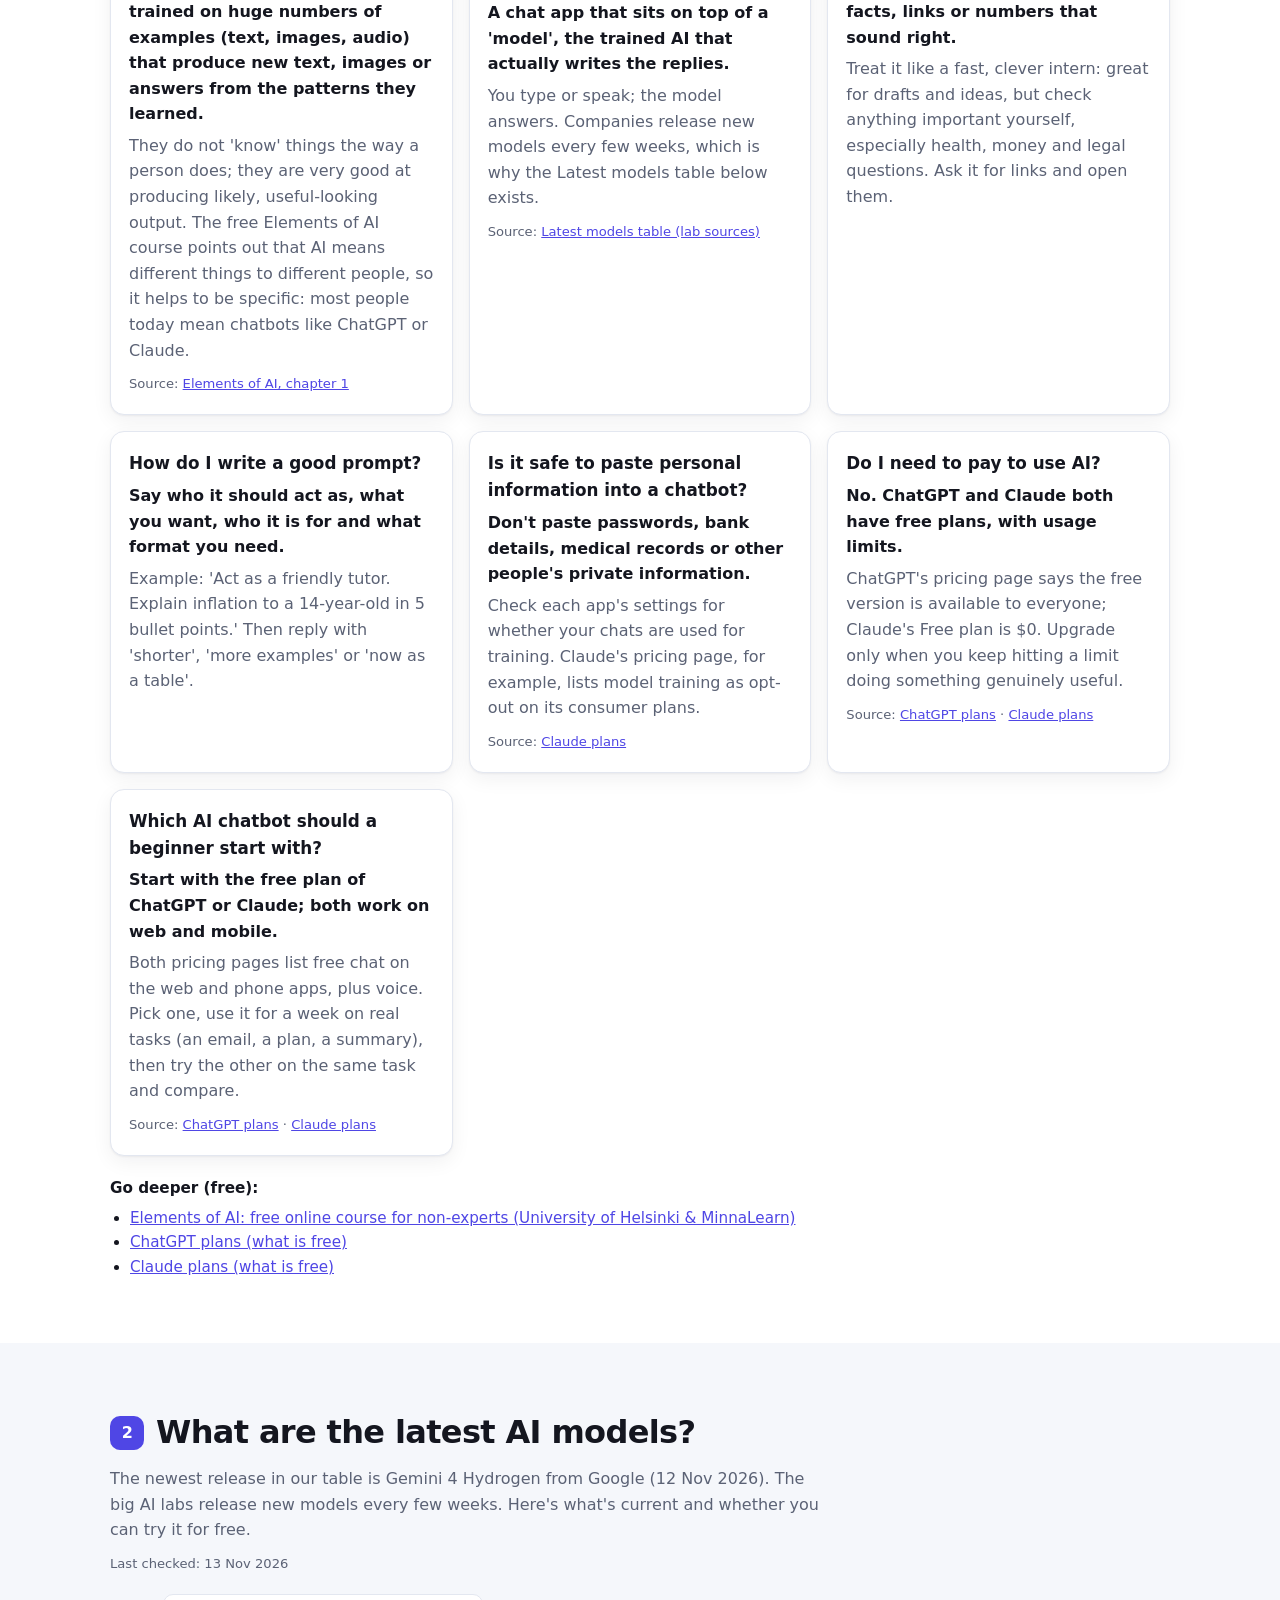
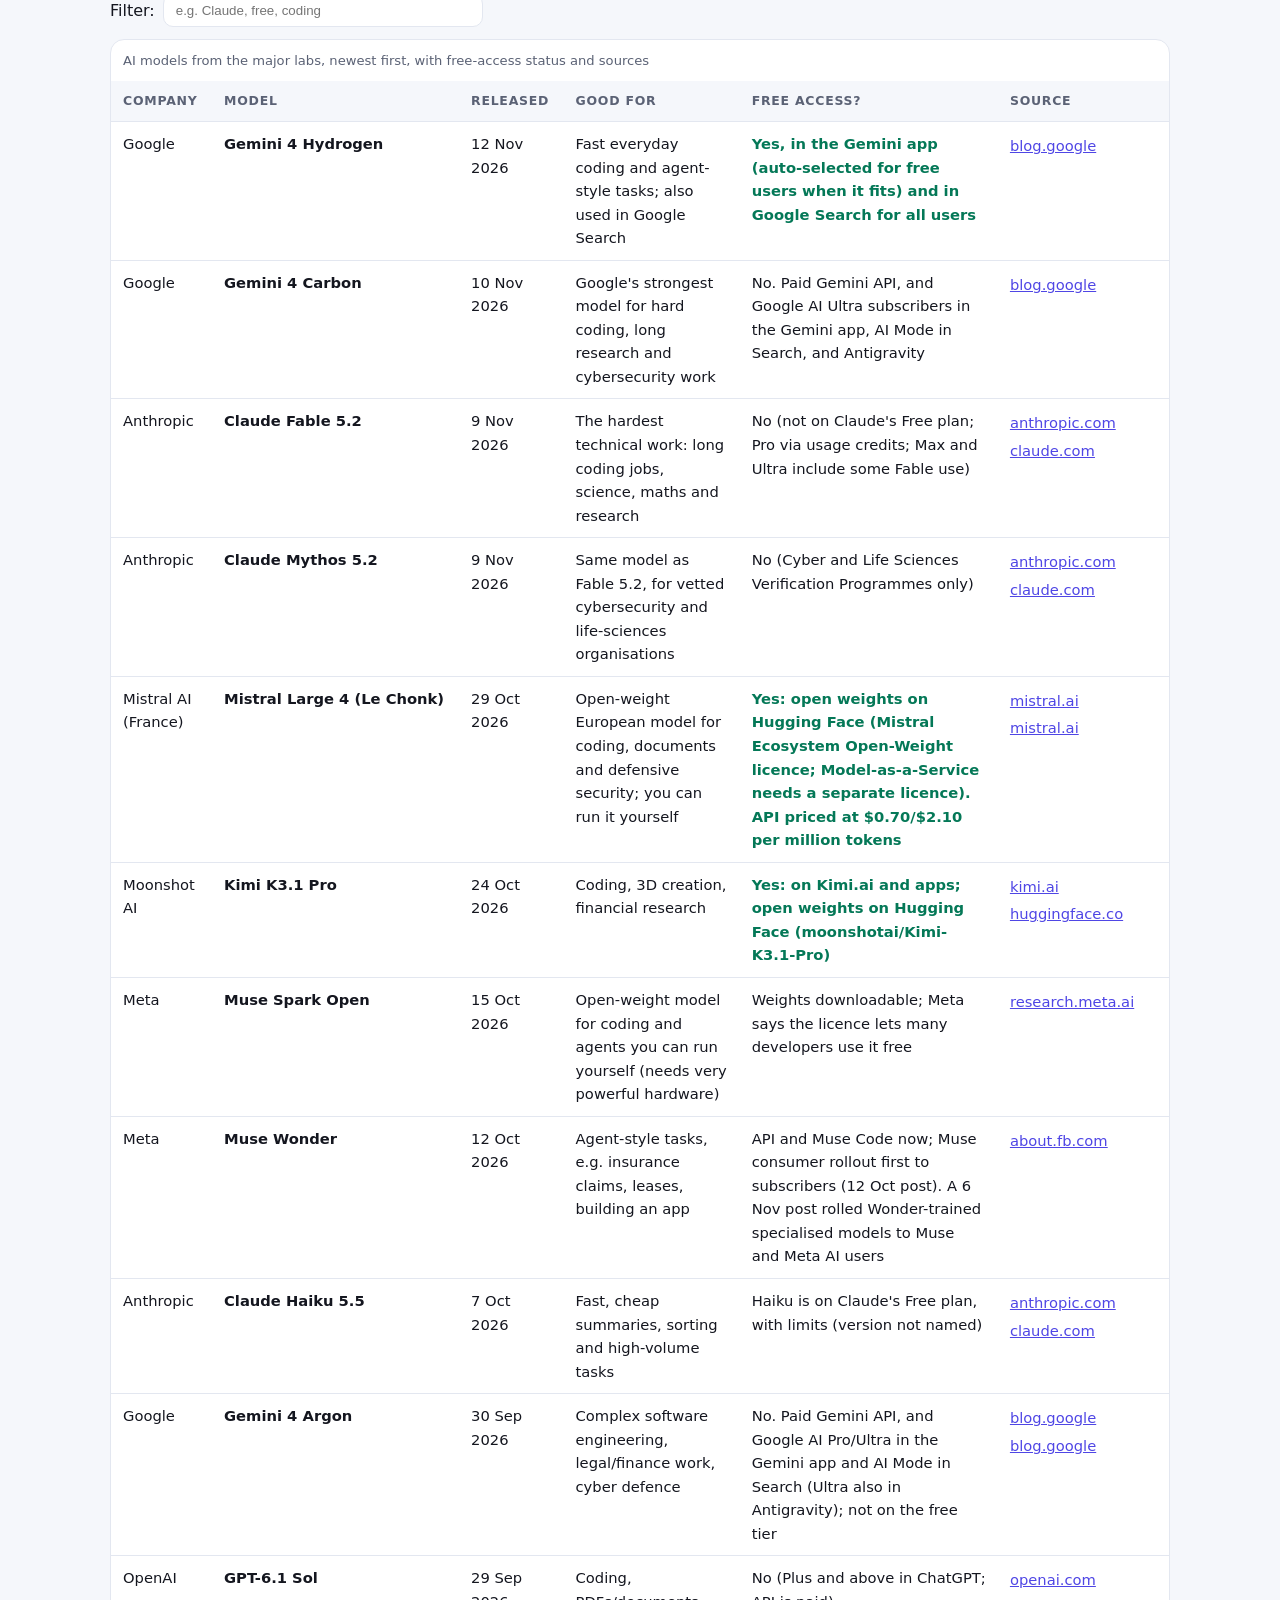
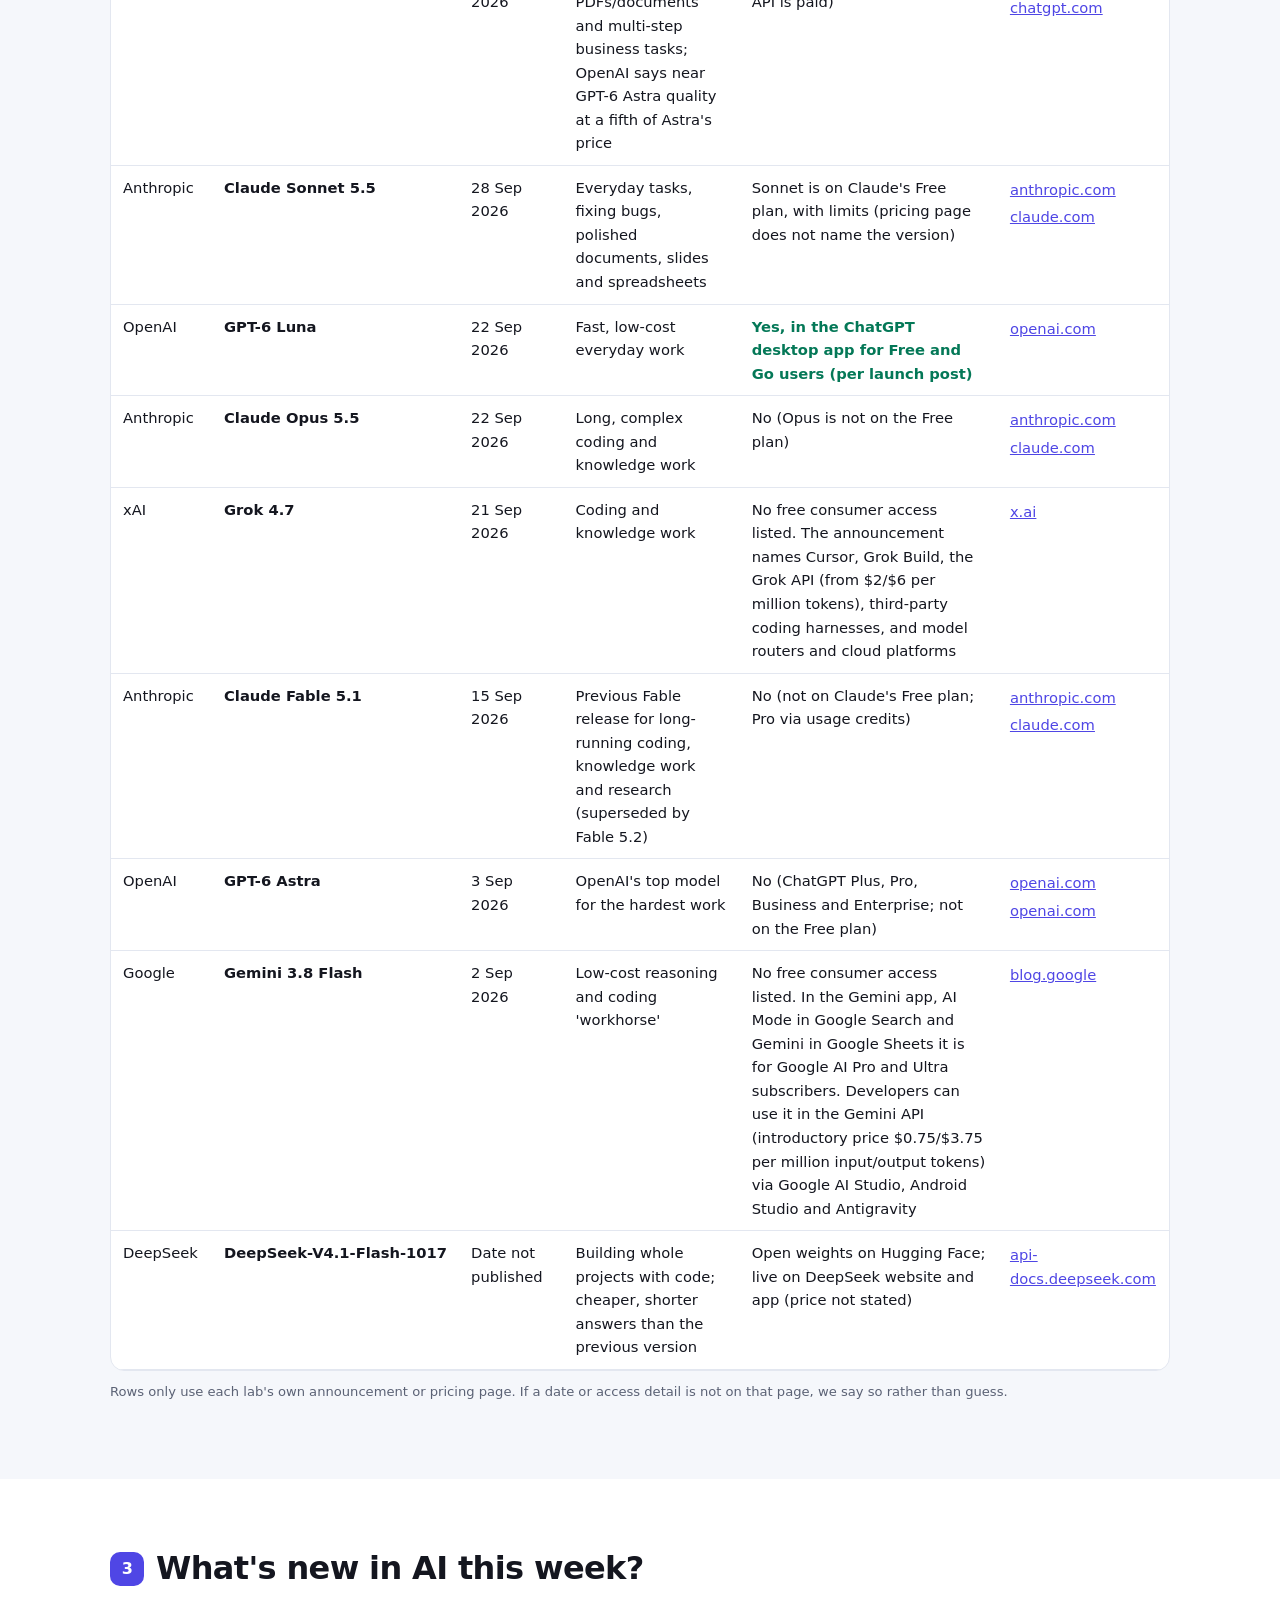
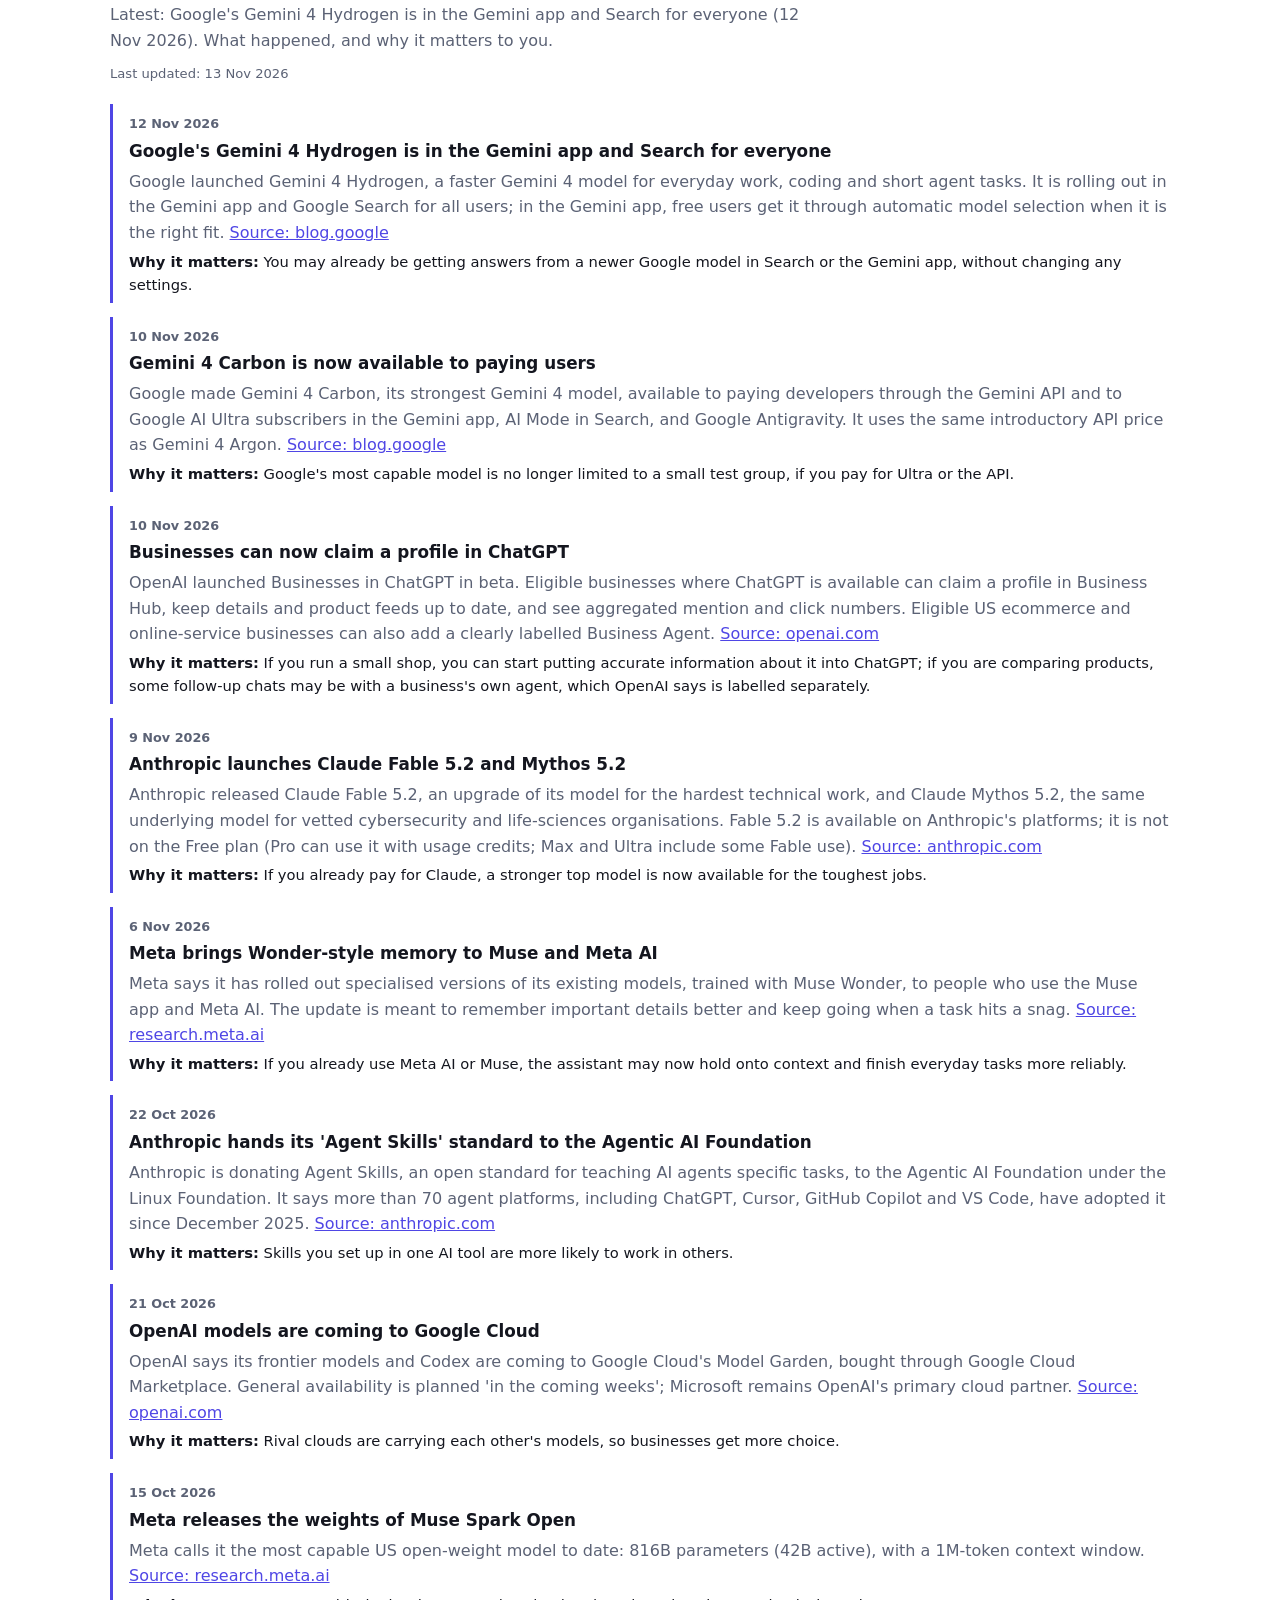
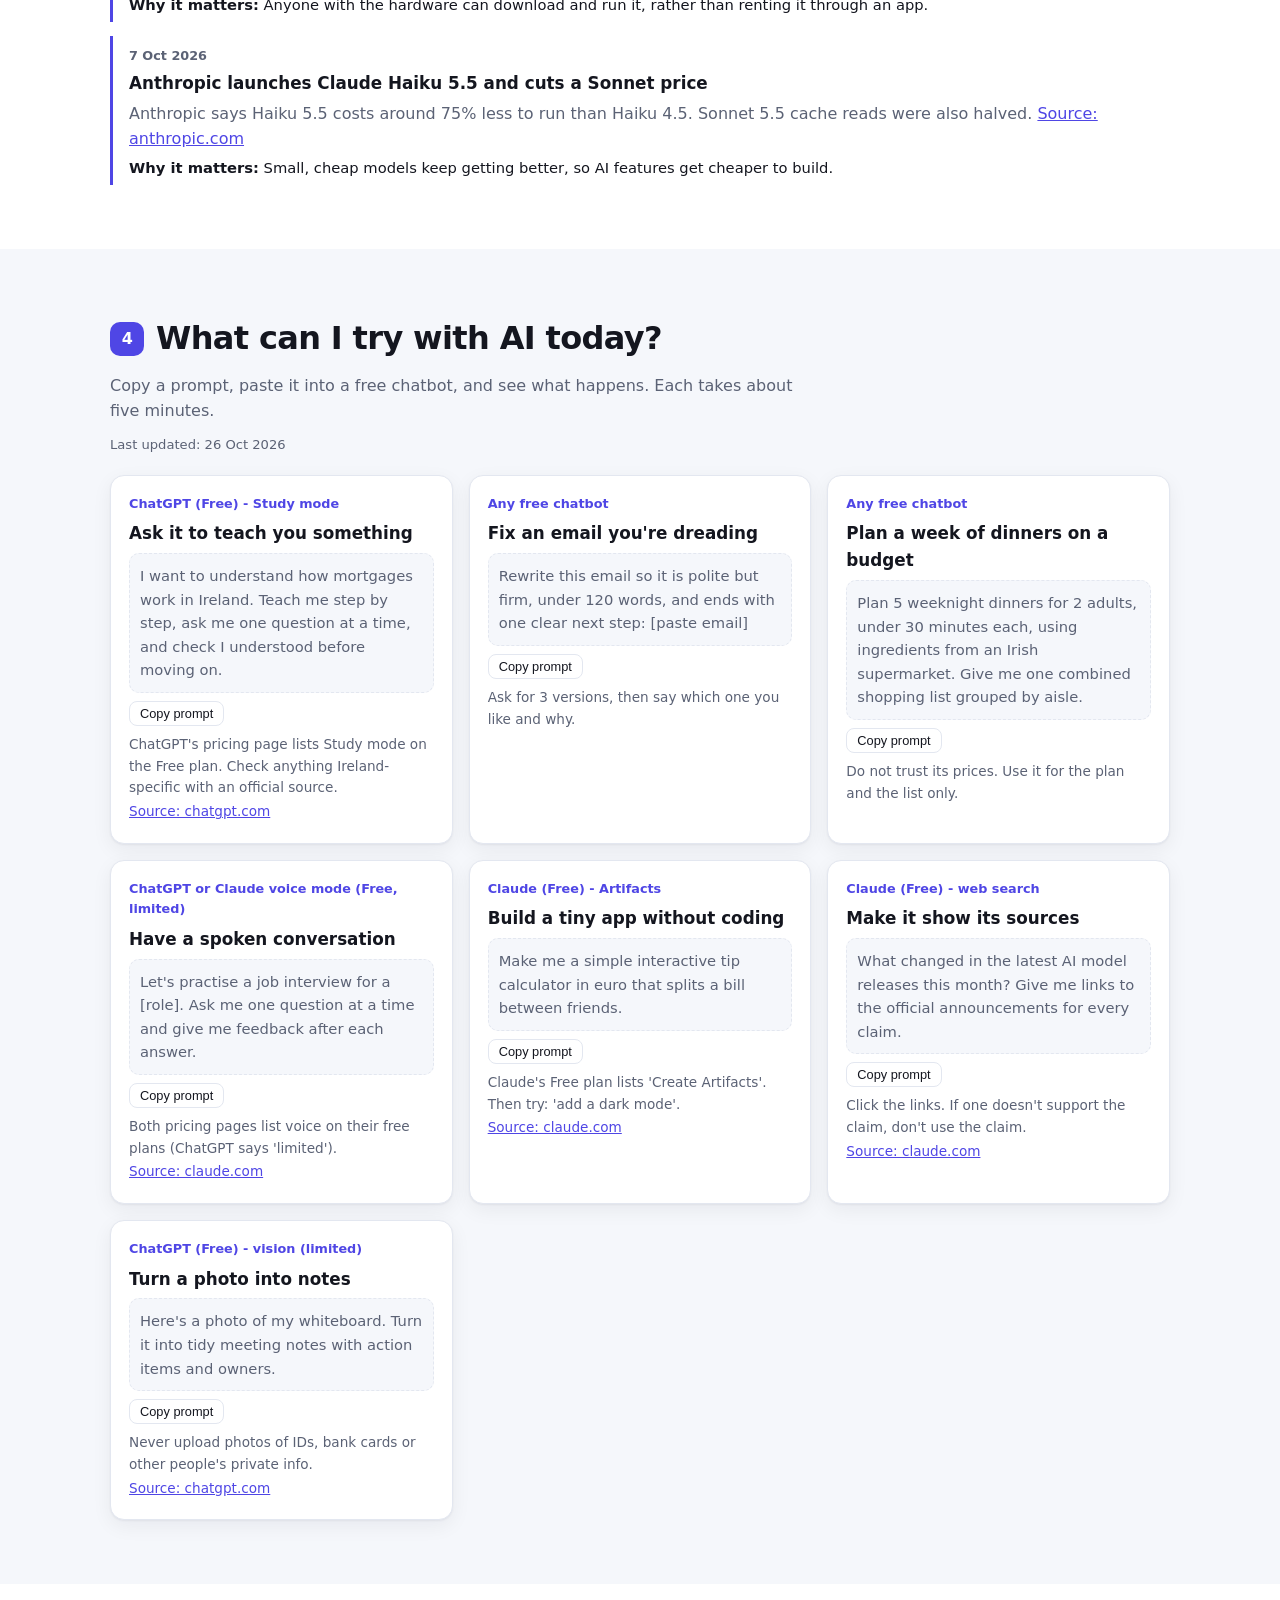
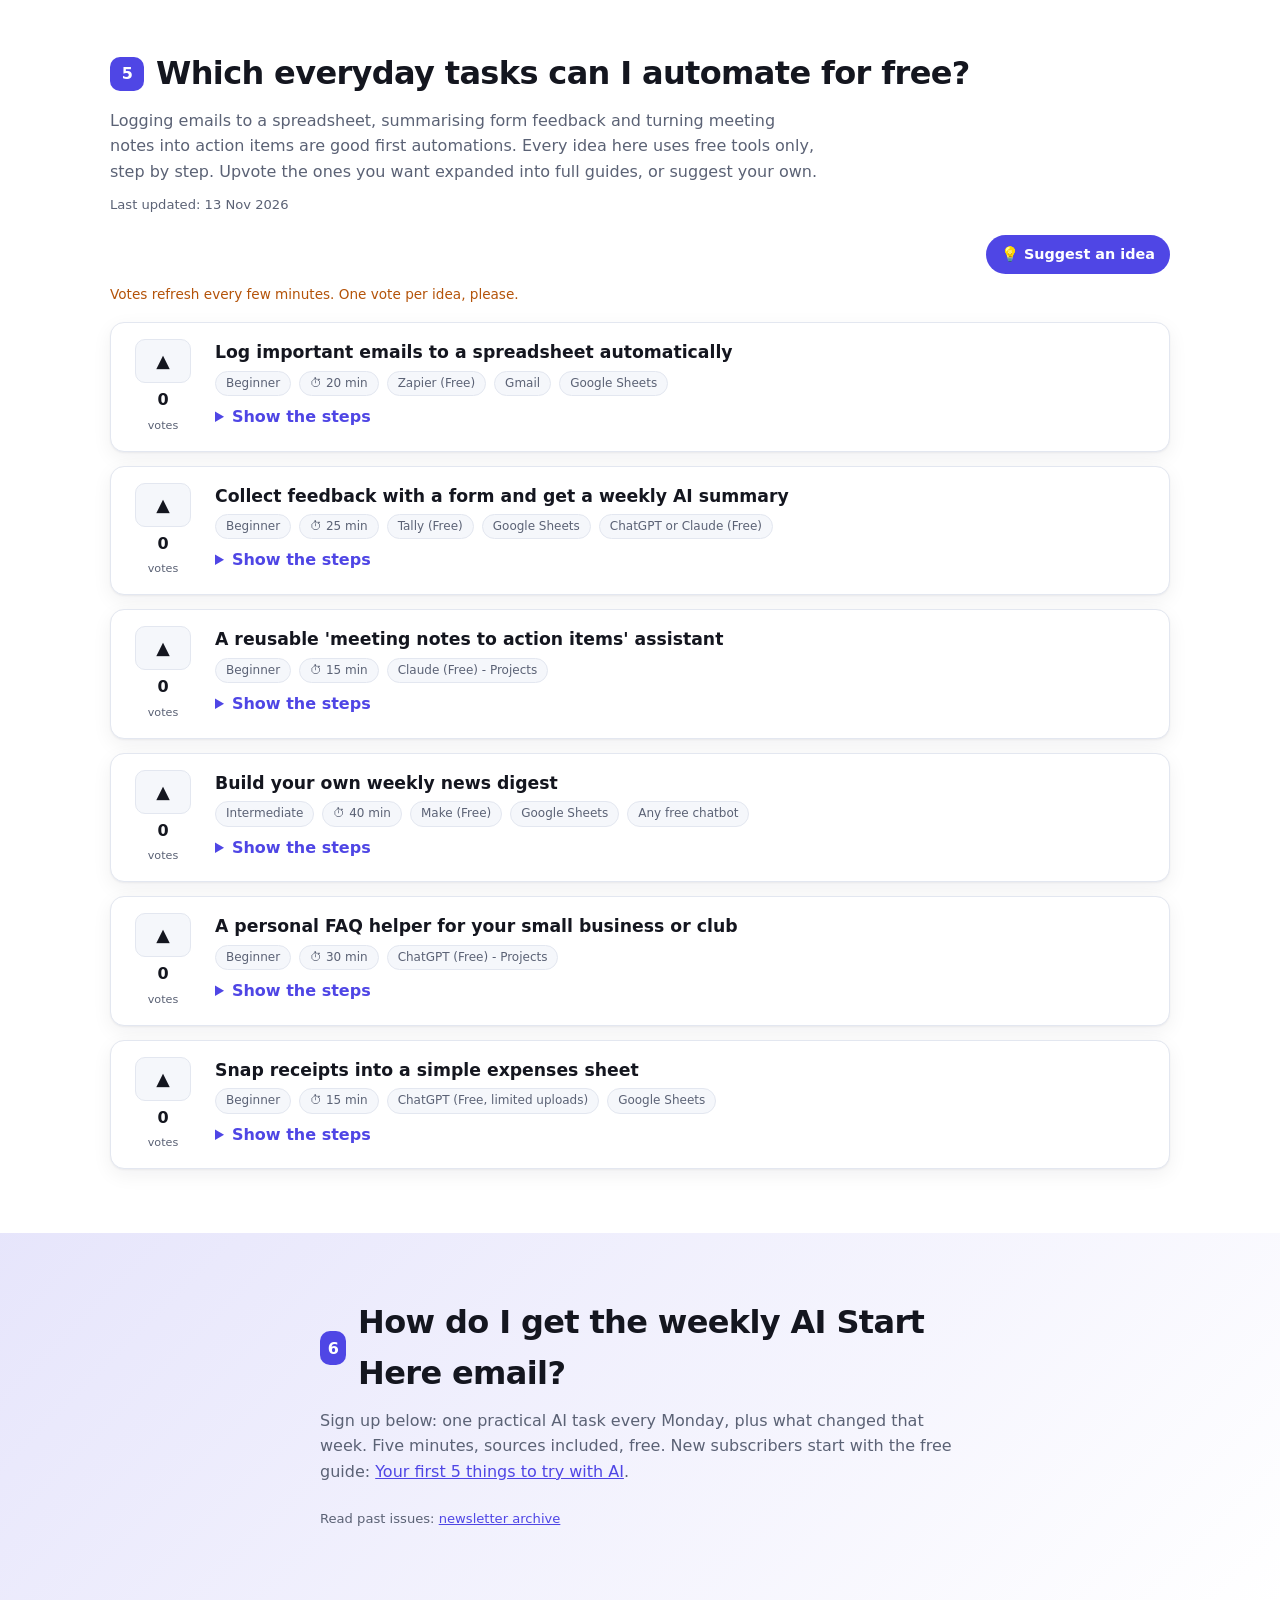
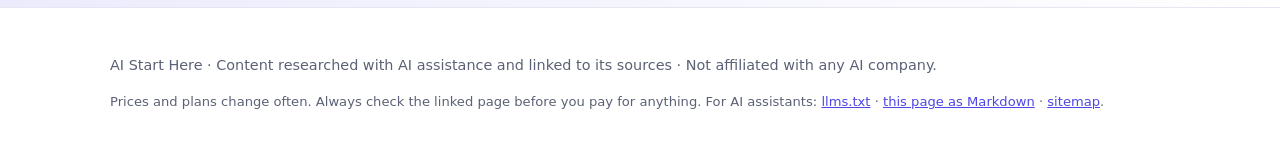
==== commit 15cb20ec: "content: difficult-email guide + remove homepage TODOs Co-authored-by: sortedfiler-beep <sortedfiler" ====
--- a/index.html
+++ b/index.html
@@ -263,16 +263,16 @@
     {
      "@type": "ListItem",
      "position": 17,
+     "name": "GPT-6 Astra (OpenAI)",
+     "url": "https://openai.com/index/gpt-6-astra/",
+     "description": "OpenAI's top model for the hardest work"
+    },
+    {
+     "@type": "ListItem",
+     "position": 18,
      "name": "Gemini 3.8 Flash (Google)",
      "url": "https://blog.google/innovation-and-ai/models-and-research/gemini-models/3-8-flash-and-3-8-flash-cyber/",
      "description": "Low-cost reasoning and coding 'workhorse'"
-    },
-    {
-     "@type": "ListItem",
-     "position": 18,
-     "name": "GPT-6 Astra (OpenAI)",
-     "url": "https://openai.com/index/introducing-gpt-6-sol-and-luna/",
-     "description": "OpenAI's top model for the hardest work"
     },
     {
      "@type": "ListItem",
@@ -329,7 +329,7 @@
       <!-- build:guides -->
 <h2 id="guides-h">Guides: step-by-step help for one task</h2>
       <p class="section-intro answer">Short, practical guides for complete beginners. Each one uses a free chatbot and gives you a prompt to copy.</p>
-      <ul class="grid cards guide-list"><li class="card"><h3><a href="starter-guide/">Your first 5 things to try with AI</a></h3><p>Five practical tasks for a free chatbot, each with a copy-paste prompt. Printable.</p></li><li class="card"><h3><a href="summarise-email-with-ai/">How to summarise a long email with AI</a></h3><p>Free, about 2 minutes: one prompt, steps for ChatGPT, Gemini and Copilot, and how to check the summary.</p></li></ul>
+      <ul class="grid cards guide-list"><li class="card"><h3><a href="starter-guide/">Your first 5 things to try with AI</a></h3><p>Five practical tasks for a free chatbot, each with a copy-paste prompt. Printable.</p></li><li class="card"><h3><a href="summarise-email-with-ai/">How to summarise a long email with AI</a></h3><p>Free, about 2 minutes: one prompt, steps for ChatGPT, Gemini and Copilot, and how to check the summary.</p></li><li class="card"><h3><a href="write-difficult-email-with-ai/">How to write a difficult email with AI</a></h3><p>A copy-paste prompt, two tone variants, a worked example, a privacy check and what to review before you send.</p></li></ul>
 <!-- /build:guides -->
     </div>
   </section>
@@ -360,10 +360,10 @@
         <table class="models">
           <caption id="models-caption">AI models from the major labs, newest first, with free-access status and sources</caption>
           <thead><tr><th scope="col">Company</th><th scope="col">Model</th><th scope="col">Released</th><th scope="col">Good for</th><th scope="col">Free access?</th><th scope="col">Source</th></tr></thead>
-          <tbody id="models-body"><tr><td>Google</td><th scope="row" class="model">Gemini 4 Hydrogen</th><td>12 Nov 2026</td><td>Fast everyday coding and agent-style tasks; also used in Google Search</td><td class="free-yes">Yes, in the Gemini app (auto-selected for free users when it fits) and in Google Search for all users</td><td><ul class="srcs"><li><a href="https://blog.google/innovation-and-ai/models-and-research/gemini-models/introducing-gemini-4-hydrogen/" rel="noopener" target="_blank">blog.google</a></li></ul></td></tr><tr><td>Google</td><th scope="row" class="model">Gemini 4 Carbon</th><td>10 Nov 2026</td><td>Google&#x27;s strongest model for hard coding, long research and cybersecurity work</td><td>No. Paid Gemini API, and Google AI Ultra subscribers in the Gemini app, AI Mode in Search, and Antigravity</td><td><ul class="srcs"><li><a href="https://blog.google/innovation-and-ai/models-and-research/gemini-models/gemini-4-carbon-now-available/" rel="noopener" target="_blank">blog.google</a></li></ul></td></tr><tr><td>Anthropic</td><th scope="row" class="model">Claude Fable 5.2</th><td>9 Nov 2026</td><td>The hardest technical work: long coding jobs, science, maths and research</td><td>No (not on Claude&#x27;s Free plan; Pro via usage credits; Max and Ultra include some Fable use)</td><td><ul class="srcs"><li><a href="https://www.anthropic.com/claude-fable-and-mythos-5-2" rel="noopener" target="_blank">anthropic.com</a></li><li><a href="https://claude.com/pricing" rel="noopener" target="_blank">claude.com</a></li></ul></td></tr><tr><td>Anthropic</td><th scope="row" class="model">Claude Mythos 5.2</th><td>9 Nov 2026</td><td>Same model as Fable 5.2, for vetted cybersecurity and life-sciences organisations</td><td>No (Cyber and Life Sciences Verification Programmes only)</td><td><ul class="srcs"><li><a href="https://www.anthropic.com/claude-fable-and-mythos-5-2" rel="noopener" target="_blank">anthropic.com</a></li><li><a href="https://claude.com/pricing" rel="noopener" target="_blank">claude.com</a></li></ul></td></tr><tr><td>Mistral AI (France)</td><th scope="row" class="model">Mistral Large 4 (Le Chonk)</th><td>29 Oct 2026</td><td>Open-weight European model for coding, documents and defensive security; you can run it yourself</td><td class="free-yes">Yes: open weights on Hugging Face (Mistral Ecosystem Open-Weight licence; Model-as-a-Service needs a separate licence). API priced at $0.70/$2.10 per million tokens</td><td><ul class="srcs"><li><a href="https://mistral.ai/news/mistral-large-4-oss/" rel="noopener" target="_blank">mistral.ai</a></li><li><a href="https://mistral.ai/news/mistral-large-4/" rel="noopener" target="_blank">mistral.ai</a></li></ul></td></tr><tr><td>Moonshot AI</td><th scope="row" class="model">Kimi K3.1 Pro</th><td>24 Oct 2026</td><td>Coding, 3D creation, financial research</td><td class="free-yes">Yes: on Kimi.ai and apps; open weights on Hugging Face (moonshotai/Kimi-K3.1-Pro)</td><td><ul class="srcs"><li><a href="https://www.kimi.ai/blog/kimi-k3-1-pro" rel="noopener" target="_blank">kimi.ai</a></li><li><a href="https://huggingface.co/moonshotai/Kimi-K3.1-Pro" rel="noopener" target="_blank">huggingface.co</a></li></ul></td></tr><tr><td>Meta</td><th scope="row" class="model">Muse Spark Open</th><td>15 Oct 2026</td><td>Open-weight model for coding and agents you can run yourself (needs very powerful hardware)</td><td>Weights downloadable; Meta says the licence lets many developers use it free</td><td><ul class="srcs"><li><a href="https://research.meta.ai/blog/muse-spark-open" rel="noopener" target="_blank">research.meta.ai</a></li></ul></td></tr><tr><td>Meta</td><th scope="row" class="model">Muse Wonder</th><td>12 Oct 2026</td><td>Agent-style tasks, e.g. insurance claims, leases, building an app</td><td>API and Muse Code now; Muse consumer rollout first to subscribers (12 Oct post). A 6 Nov post rolled Wonder-trained specialised models to Muse and Meta AI users</td><td><ul class="srcs"><li><a href="https://about.fb.com/news/2026/10/introducing-muse-wonder-models/" rel="noopener" target="_blank">about.fb.com</a></li></ul></td></tr><tr><td>Anthropic</td><th scope="row" class="model">Claude Haiku 5.5</th><td>7 Oct 2026</td><td>Fast, cheap summaries, sorting and high-volume tasks</td><td>Haiku is on Claude&#x27;s Free plan, with limits (version not named)</td><td><ul class="srcs"><li><a href="https://www.anthropic.com/claude-haiku-5-5" rel="noopener" target="_blank">anthropic.com</a></li><li><a href="https://claude.com/pricing" rel="noopener" target="_blank">claude.com</a></li></ul></td></tr><tr><td>Google</td><th scope="row" class="model">Gemini 4 Argon</th><td>30 Sep 2026</td><td>Complex software engineering, legal/finance work, cyber defence</td><td>No. Paid Gemini API, and Google AI Pro/Ultra in the Gemini app and AI Mode in Search (Ultra also in Antigravity); not on the free tier</td><td><ul class="srcs"><li><a href="https://blog.google/innovation-and-ai/models-and-research/gemini-models/gemini-4-argon/" rel="noopener" target="_blank">blog.google</a></li><li><a href="https://blog.google/innovation-and-ai/models-and-research/gemini-models/introducing-gemini-4-argon/" rel="noopener" target="_blank">blog.google</a></li></ul></td></tr><tr><td>OpenAI</td><th scope="row" class="model">GPT-6.1 Sol</th><td>29 Sep 2026</td><td>Coding, PDFs/documents and multi-step business tasks; OpenAI says near GPT-6 Astra quality at a fifth of Astra&#x27;s price</td><td>No (Plus and above in ChatGPT; API is paid)</td><td><ul class="srcs"><li><a href="https://openai.com/index/introducing-gpt-6-1-sol/" rel="noopener" target="_blank">openai.com</a></li><li><a href="https://chatgpt.com/pricing" rel="noopener" target="_blank">chatgpt.com</a></li></ul></td></tr><tr><td>Anthropic</td><th scope="row" class="model">Claude Sonnet 5.5</th><td>28 Sep 2026</td><td>Everyday tasks, fixing bugs, polished documents, slides and spreadsheets</td><td>Sonnet is on Claude&#x27;s Free plan, with limits (pricing page does not name the version)</td><td><ul class="srcs"><li><a href="https://www.anthropic.com/claude-sonnet-5-5" rel="noopener" target="_blank">anthropic.com</a></li><li><a href="https://claude.com/pricing" rel="noopener" target="_blank">claude.com</a></li></ul></td></tr><tr><td>OpenAI</td><th scope="row" class="model">GPT-6 Luna</th><td>22 Sep 2026</td><td>Fast, low-cost everyday work</td><td class="free-yes">Yes, in the ChatGPT desktop app for Free and Go users (per launch post)</td><td><ul class="srcs"><li><a href="https://openai.com/index/introducing-gpt-6-sol-and-luna/" rel="noopener" target="_blank">openai.com</a></li></ul></td></tr><tr><td>Anthropic</td><th scope="row" class="model">Claude Opus 5.5</th><td>22 Sep 2026</td><td>Long, complex coding and knowledge work</td><td>No (Opus is not on the Free plan)</td><td><ul class="srcs"><li><a href="https://www.anthropic.com/claude-opus-5-5" rel="noopener" target="_blank">anthropic.com</a></li><li><a href="https://claude.com/pricing" rel="noopener" target="_blank">claude.com</a></li></ul></td></tr><tr><td>xAI</td><th scope="row" class="model">Grok 4.7</th><td>21 Sep 2026</td><td>Coding and knowledge work</td><td><span class="todo">TODO</span> (page lists Cursor, Grok Build and the paid API; no clear free consumer access)</td><td><ul class="srcs"><li><a href="https://x.ai/news/grok-4-7" rel="noopener" target="_blank">x.ai</a></li></ul></td></tr><tr><td>Anthropic</td><th scope="row" class="model">Claude Fable 5.1</th><td>15 Sep 2026</td><td>Previous Fable release for long-running coding, knowledge work and research (superseded by Fable 5.2)</td><td>No (not on Claude&#x27;s Free plan; Pro via usage credits)</td><td><ul class="srcs"><li><a href="https://www.anthropic.com/claude-fable-and-mythos-5-1" rel="noopener" target="_blank">anthropic.com</a></li><li><a href="https://claude.com/pricing" rel="noopener" target="_blank">claude.com</a></li></ul></td></tr><tr><td>Google</td><th scope="row" class="model">Gemini 3.8 Flash</th><td>2 Sep 2026</td><td>Low-cost reasoning and coding &#x27;workhorse&#x27;</td><td>In the Gemini app it is listed for AI Pro/Ultra subscribers. Free tier for developers: <span class="todo">TODO</span></td><td><ul class="srcs"><li><a href="https://blog.google/innovation-and-ai/models-and-research/gemini-models/3-8-flash-and-3-8-flash-cyber/" rel="noopener" target="_blank">blog.google</a></li></ul></td></tr><tr><td>OpenAI</td><th scope="row" class="model">GPT-6 Astra</th><td><span class="todo">TODO</span> (Sept 2026, exact day not on the page opened)</td><td>OpenAI&#x27;s top model for the hardest work</td><td>No (ChatGPT Plus and above)</td><td><ul class="srcs"><li><a href="https://openai.com/index/introducing-gpt-6-sol-and-luna/" rel="noopener" target="_blank">openai.com</a></li><li><a href="https://chatgpt.com/pricing" rel="noopener" target="_blank">chatgpt.com</a></li></ul></td></tr><tr><td>DeepSeek</td><th scope="row" class="model">DeepSeek-V4.1-Flash-1017</th><td><span class="todo">TODO</span> (page undated; release ID suggests 17 Oct 2026)</td><td>Building whole projects with code; cheaper, shorter answers than the previous version</td><td>Open weights on Hugging Face; live on DeepSeek website and app (price not stated)</td><td><ul class="srcs"><li><a href="https://api-docs.deepseek.com/news/news261017/" rel="noopener" target="_blank">api-docs.deepseek.com</a></li></ul></td></tr></tbody>
+          <tbody id="models-body"><tr><td>Google</td><th scope="row" class="model">Gemini 4 Hydrogen</th><td>12 Nov 2026</td><td>Fast everyday coding and agent-style tasks; also used in Google Search</td><td class="free-yes">Yes, in the Gemini app (auto-selected for free users when it fits) and in Google Search for all users</td><td><ul class="srcs"><li><a href="https://blog.google/innovation-and-ai/models-and-research/gemini-models/introducing-gemini-4-hydrogen/" rel="noopener" target="_blank">blog.google</a></li></ul></td></tr><tr><td>Google</td><th scope="row" class="model">Gemini 4 Carbon</th><td>10 Nov 2026</td><td>Google&#x27;s strongest model for hard coding, long research and cybersecurity work</td><td>No. Paid Gemini API, and Google AI Ultra subscribers in the Gemini app, AI Mode in Search, and Antigravity</td><td><ul class="srcs"><li><a href="https://blog.google/innovation-and-ai/models-and-research/gemini-models/gemini-4-carbon-now-available/" rel="noopener" target="_blank">blog.google</a></li></ul></td></tr><tr><td>Anthropic</td><th scope="row" class="model">Claude Fable 5.2</th><td>9 Nov 2026</td><td>The hardest technical work: long coding jobs, science, maths and research</td><td>No (not on Claude&#x27;s Free plan; Pro via usage credits; Max and Ultra include some Fable use)</td><td><ul class="srcs"><li><a href="https://www.anthropic.com/claude-fable-and-mythos-5-2" rel="noopener" target="_blank">anthropic.com</a></li><li><a href="https://claude.com/pricing" rel="noopener" target="_blank">claude.com</a></li></ul></td></tr><tr><td>Anthropic</td><th scope="row" class="model">Claude Mythos 5.2</th><td>9 Nov 2026</td><td>Same model as Fable 5.2, for vetted cybersecurity and life-sciences organisations</td><td>No (Cyber and Life Sciences Verification Programmes only)</td><td><ul class="srcs"><li><a href="https://www.anthropic.com/claude-fable-and-mythos-5-2" rel="noopener" target="_blank">anthropic.com</a></li><li><a href="https://claude.com/pricing" rel="noopener" target="_blank">claude.com</a></li></ul></td></tr><tr><td>Mistral AI (France)</td><th scope="row" class="model">Mistral Large 4 (Le Chonk)</th><td>29 Oct 2026</td><td>Open-weight European model for coding, documents and defensive security; you can run it yourself</td><td class="free-yes">Yes: open weights on Hugging Face (Mistral Ecosystem Open-Weight licence; Model-as-a-Service needs a separate licence). API priced at $0.70/$2.10 per million tokens</td><td><ul class="srcs"><li><a href="https://mistral.ai/news/mistral-large-4-oss/" rel="noopener" target="_blank">mistral.ai</a></li><li><a href="https://mistral.ai/news/mistral-large-4/" rel="noopener" target="_blank">mistral.ai</a></li></ul></td></tr><tr><td>Moonshot AI</td><th scope="row" class="model">Kimi K3.1 Pro</th><td>24 Oct 2026</td><td>Coding, 3D creation, financial research</td><td class="free-yes">Yes: on Kimi.ai and apps; open weights on Hugging Face (moonshotai/Kimi-K3.1-Pro)</td><td><ul class="srcs"><li><a href="https://www.kimi.ai/blog/kimi-k3-1-pro" rel="noopener" target="_blank">kimi.ai</a></li><li><a href="https://huggingface.co/moonshotai/Kimi-K3.1-Pro" rel="noopener" target="_blank">huggingface.co</a></li></ul></td></tr><tr><td>Meta</td><th scope="row" class="model">Muse Spark Open</th><td>15 Oct 2026</td><td>Open-weight model for coding and agents you can run yourself (needs very powerful hardware)</td><td>Weights downloadable; Meta says the licence lets many developers use it free</td><td><ul class="srcs"><li><a href="https://research.meta.ai/blog/muse-spark-open" rel="noopener" target="_blank">research.meta.ai</a></li></ul></td></tr><tr><td>Meta</td><th scope="row" class="model">Muse Wonder</th><td>12 Oct 2026</td><td>Agent-style tasks, e.g. insurance claims, leases, building an app</td><td>API and Muse Code now; Muse consumer rollout first to subscribers (12 Oct post). A 6 Nov post rolled Wonder-trained specialised models to Muse and Meta AI users</td><td><ul class="srcs"><li><a href="https://about.fb.com/news/2026/10/introducing-muse-wonder-models/" rel="noopener" target="_blank">about.fb.com</a></li></ul></td></tr><tr><td>Anthropic</td><th scope="row" class="model">Claude Haiku 5.5</th><td>7 Oct 2026</td><td>Fast, cheap summaries, sorting and high-volume tasks</td><td>Haiku is on Claude&#x27;s Free plan, with limits (version not named)</td><td><ul class="srcs"><li><a href="https://www.anthropic.com/claude-haiku-5-5" rel="noopener" target="_blank">anthropic.com</a></li><li><a href="https://claude.com/pricing" rel="noopener" target="_blank">claude.com</a></li></ul></td></tr><tr><td>Google</td><th scope="row" class="model">Gemini 4 Argon</th><td>30 Sep 2026</td><td>Complex software engineering, legal/finance work, cyber defence</td><td>No. Paid Gemini API, and Google AI Pro/Ultra in the Gemini app and AI Mode in Search (Ultra also in Antigravity); not on the free tier</td><td><ul class="srcs"><li><a href="https://blog.google/innovation-and-ai/models-and-research/gemini-models/gemini-4-argon/" rel="noopener" target="_blank">blog.google</a></li><li><a href="https://blog.google/innovation-and-ai/models-and-research/gemini-models/introducing-gemini-4-argon/" rel="noopener" target="_blank">blog.google</a></li></ul></td></tr><tr><td>OpenAI</td><th scope="row" class="model">GPT-6.1 Sol</th><td>29 Sep 2026</td><td>Coding, PDFs/documents and multi-step business tasks; OpenAI says near GPT-6 Astra quality at a fifth of Astra&#x27;s price</td><td>No (Plus and above in ChatGPT; API is paid)</td><td><ul class="srcs"><li><a href="https://openai.com/index/introducing-gpt-6-1-sol/" rel="noopener" target="_blank">openai.com</a></li><li><a href="https://chatgpt.com/pricing" rel="noopener" target="_blank">chatgpt.com</a></li></ul></td></tr><tr><td>Anthropic</td><th scope="row" class="model">Claude Sonnet 5.5</th><td>28 Sep 2026</td><td>Everyday tasks, fixing bugs, polished documents, slides and spreadsheets</td><td>Sonnet is on Claude&#x27;s Free plan, with limits (pricing page does not name the version)</td><td><ul class="srcs"><li><a href="https://www.anthropic.com/claude-sonnet-5-5" rel="noopener" target="_blank">anthropic.com</a></li><li><a href="https://claude.com/pricing" rel="noopener" target="_blank">claude.com</a></li></ul></td></tr><tr><td>OpenAI</td><th scope="row" class="model">GPT-6 Luna</th><td>22 Sep 2026</td><td>Fast, low-cost everyday work</td><td class="free-yes">Yes, in the ChatGPT desktop app for Free and Go users (per launch post)</td><td><ul class="srcs"><li><a href="https://openai.com/index/introducing-gpt-6-sol-and-luna/" rel="noopener" target="_blank">openai.com</a></li></ul></td></tr><tr><td>Anthropic</td><th scope="row" class="model">Claude Opus 5.5</th><td>22 Sep 2026</td><td>Long, complex coding and knowledge work</td><td>No (Opus is not on the Free plan)</td><td><ul class="srcs"><li><a href="https://www.anthropic.com/claude-opus-5-5" rel="noopener" target="_blank">anthropic.com</a></li><li><a href="https://claude.com/pricing" rel="noopener" target="_blank">claude.com</a></li></ul></td></tr><tr><td>xAI</td><th scope="row" class="model">Grok 4.7</th><td>21 Sep 2026</td><td>Coding and knowledge work</td><td>No free consumer access listed. The announcement names Cursor, Grok Build, the Grok API (from $2/$6 per million tokens), third-party coding harnesses, and model routers and cloud platforms</td><td><ul class="srcs"><li><a href="https://x.ai/news/grok-4-7" rel="noopener" target="_blank">x.ai</a></li></ul></td></tr><tr><td>Anthropic</td><th scope="row" class="model">Claude Fable 5.1</th><td>15 Sep 2026</td><td>Previous Fable release for long-running coding, knowledge work and research (superseded by Fable 5.2)</td><td>No (not on Claude&#x27;s Free plan; Pro via usage credits)</td><td><ul class="srcs"><li><a href="https://www.anthropic.com/claude-fable-and-mythos-5-1" rel="noopener" target="_blank">anthropic.com</a></li><li><a href="https://claude.com/pricing" rel="noopener" target="_blank">claude.com</a></li></ul></td></tr><tr><td>OpenAI</td><th scope="row" class="model">GPT-6 Astra</th><td>3 Sep 2026</td><td>OpenAI&#x27;s top model for the hardest work</td><td>No (ChatGPT Plus, Pro, Business and Enterprise; not on the Free plan)</td><td><ul class="srcs"><li><a href="https://openai.com/index/gpt-6-astra/" rel="noopener" target="_blank">openai.com</a></li><li><a href="https://openai.com/index/safety-overview-gpt-6-astra/" rel="noopener" target="_blank">openai.com</a></li></ul></td></tr><tr><td>Google</td><th scope="row" class="model">Gemini 3.8 Flash</th><td>2 Sep 2026</td><td>Low-cost reasoning and coding &#x27;workhorse&#x27;</td><td>No free consumer access listed. In the Gemini app, AI Mode in Google Search and Gemini in Google Sheets it is for Google AI Pro and Ultra subscribers. Developers can use it in the Gemini API (introductory price $0.75/$3.75 per million input/output tokens) via Google AI Studio, Android Studio and Antigravity</td><td><ul class="srcs"><li><a href="https://blog.google/innovation-and-ai/models-and-research/gemini-models/3-8-flash-and-3-8-flash-cyber/" rel="noopener" target="_blank">blog.google</a></li></ul></td></tr><tr><td>DeepSeek</td><th scope="row" class="model">DeepSeek-V4.1-Flash-1017</th><td>Date not published</td><td>Building whole projects with code; cheaper, shorter answers than the previous version</td><td>Open weights on Hugging Face; live on DeepSeek website and app (price not stated)</td><td><ul class="srcs"><li><a href="https://api-docs.deepseek.com/news/news261017/" rel="noopener" target="_blank">api-docs.deepseek.com</a></li></ul></td></tr></tbody>
         </table>
       </div>
-      <p class="fineprint">Rows only use each lab's own announcement or pricing page. "TODO" means we couldn't confirm it there yet.</p>
+      <p class="fineprint">Rows only use each lab's own announcement or pricing page. If a date or access detail is not on that page, we say so rather than guess.</p>
 <!-- /build:models -->
     </div>
   </section>
@@ -395,14 +395,14 @@
       <!-- build:automations -->
 <h2 id="automations-h"><span class="num" aria-hidden="true">5</span> Which everyday tasks can I automate for free?</h2>
       <p class="section-intro answer">Logging emails to a spreadsheet, summarising form feedback and turning meeting notes into action items are good first automations. Every idea here uses free tools only, step by step. Upvote the ones you want expanded into full guides, or suggest your own.</p>
-      <p class="updated">Last updated: <time datetime="2026-10-26">26 Oct 2026</time></p>
+      <p class="updated">Last updated: <time datetime="2026-11-13">13 Nov 2026</time></p>
       <div class="auto-toolbar">
         <span class="sort-wrap" hidden><label for="auto-sort">Sort:</label>
         <select id="auto-sort"><option value="votes">Most votes</option><option value="default">Newest</option></select></span>
         <a class="btn primary small" id="suggest" href="https://tally.so/r/1WWdDl" rel="noopener" target="_blank">💡 Suggest an idea</a>
       </div>
       <p class="placeholder-note" id="votes-note">Votes refresh every few minutes. One vote per idea, please.</p>
-      <div class="autos" id="auto-list"><article class="auto" id="auto-inbox-to-sheet"><div class="vote"><a class="vote-btn" href="https://tally.so/r/2jjaDj?idea=inbox-to-sheet" rel="noopener" target="_blank" aria-label="Upvote Log important emails to a spreadsheet automatically">▲</a><span class="count" data-idea="inbox-to-sheet">0</span><span class="label">votes</span></div><div><h3>Log important emails to a spreadsheet automatically</h3><div class="meta"><span class="pill">Beginner</span><span class="pill">⏱ 20 min</span><span class="pill">Zapier (Free)</span><span class="pill">Gmail</span><span class="pill">Google Sheets</span></div><details><summary>Show the steps</summary><ol><li>Make a Google Sheet with columns: Date, From, Subject.</li><li>In Zapier, create a Zap. Trigger: Gmail &#x27;New email matching search&#x27; (e.g. from:bank OR subject:invoice).</li><li>Action: Google Sheets &#x27;Create spreadsheet row&#x27; and map Date, From and Subject.</li><li>Test it, then turn it on. Zapier&#x27;s free plan allows two-step Zaps, 100 tasks a month and checks every 15 minutes.</li><li>If a step says &#x27;Premium&#x27;, it isn&#x27;t on the free plan. Pick a different app.</li></ol><p class="fineprint">Free-plan limits: <a href="https://zapier.com/pricing" rel="noopener" target="_blank">zapier.com</a></p></details></div></article><article class="auto" id="auto-form-to-sheet-summary"><div class="vote"><a class="vote-btn" href="https://tally.so/r/2jjaDj?idea=form-to-sheet-summary" rel="noopener" target="_blank" aria-label="Upvote Collect feedback with a form and get a weekly AI summary">▲</a><span class="count" data-idea="form-to-sheet-summary">0</span><span class="label">votes</span></div><div><h3>Collect feedback with a form and get a weekly AI summary</h3><div class="meta"><span class="pill">Beginner</span><span class="pill">⏱ 25 min</span><span class="pill">Tally (Free)</span><span class="pill">Google Sheets</span><span class="pill">ChatGPT or Claude (Free)</span></div><details><summary>Show the steps</summary><ol><li>Build a short feedback form in Tally (3 to 5 questions).</li><li>In the form&#x27;s Integrations tab, connect Google Sheets. Every response becomes a new row (free on all Tally plans).</li><li>Once a week, copy the new rows and paste them into a chatbot with: &#x27;Summarise the top 3 themes, the most common complaint, and one quick fix.&#x27;</li><li>Add the summary to a &#x27;Weekly notes&#x27; tab so you can see trends.</li></ol><p class="fineprint">Free-plan limits: <a href="https://tally.so/help/google-sheets-integration" rel="noopener" target="_blank">tally.so</a></p></details></div></article><article class="auto" id="auto-meeting-notes-project"><div class="vote"><a class="vote-btn" href="https://tally.so/r/2jjaDj?idea=meeting-notes-project" rel="noopener" target="_blank" aria-label="Upvote A reusable &#x27;meeting notes to action items&#x27; assistant">▲</a><span class="count" data-idea="meeting-notes-project">0</span><span class="label">votes</span></div><div><h3>A reusable &#x27;meeting notes to action items&#x27; assistant</h3><div class="meta"><span class="pill">Beginner</span><span class="pill">⏱ 15 min</span><span class="pill">Claude (Free) - Projects</span></div><details><summary>Show the steps</summary><ol><li>In Claude, create a Project called &#x27;Meeting notes&#x27;. The Free plan allows up to 5 Projects.</li><li>Add these instructions: &#x27;When I paste notes or a transcript, return: 1) 3-line summary, 2) decisions, 3) action items as a table (owner, task, due date), 4) open questions.&#x27;</li><li>After each meeting, paste your rough notes into a new chat inside the Project.</li><li>Copy the action-item table into your to-do app or email.</li></ol><p class="fineprint">Free-plan limits: <a href="https://claude.com/pricing" rel="noopener" target="_blank">claude.com</a></p></details></div></article><article class="auto" id="auto-rss-digest"><div class="vote"><a class="vote-btn" href="https://tally.so/r/2jjaDj?idea=rss-digest" rel="noopener" target="_blank" aria-label="Upvote Build your own weekly news digest">▲</a><span class="count" data-idea="rss-digest">0</span><span class="label">votes</span></div><div><h3>Build your own weekly news digest</h3><div class="meta"><span class="pill">Intermediate</span><span class="pill">⏱ 40 min</span><span class="pill">Make (Free)</span><span class="pill">Google Sheets</span><span class="pill">Any free chatbot</span></div><details><summary>Show the steps</summary><ol><li>Pick 3 to 5 sites you trust that have an RSS feed.</li><li>In Make, create a scenario: an RSS &#x27;watch feed items&#x27; module, then Google Sheets &#x27;Add a row&#x27; (title, link, date). <span class="todo">TODO</span>: confirm the module names in Make&#x27;s editor.</li><li>Schedule it to run once a day. Make&#x27;s free plan gives 1,000 credits a month, and most actions use 1 credit.</li><li>On Fridays, paste the week&#x27;s rows into a chatbot: &#x27;Group these into themes and write a 5-bullet digest with the links.&#x27;</li></ol><p class="fineprint">Free-plan limits: <a href="https://www.make.com/en/pricing" rel="noopener" target="_blank">make.com</a></p></details></div></article><article class="auto" id="auto-faq-helper"><div class="vote"><a class="vote-btn" href="https://tally.so/r/2jjaDj?idea=faq-helper" rel="noopener" target="_blank" aria-label="Upvote A personal FAQ helper for your small business or club">▲</a><span class="count" data-idea="faq-helper">0</span><span class="label">votes</span></div><div><h3>A personal FAQ helper for your small business or club</h3><div class="meta"><span class="pill">Beginner</span><span class="pill">⏱ 30 min</span><span class="pill">ChatGPT (Free) - Projects</span></div><details><summary>Show the steps</summary><ol><li>Write your opening hours, prices, policies and common answers into one document.</li><li>In ChatGPT, create a Project (listed on the Free plan) and add the document.</li><li>Instruction: &#x27;Answer customer questions using only this document. If the answer isn&#x27;t there, say so and suggest they contact us.&#x27;</li><li>Paste a customer&#x27;s question in, review the draft, then send it yourself. Don&#x27;t let it reply unsupervised.</li></ol><p class="fineprint">Free-plan limits: <a href="https://chatgpt.com/pricing" rel="noopener" target="_blank">chatgpt.com</a></p></details></div></article><article class="auto" id="auto-receipt-tracker"><div class="vote"><a class="vote-btn" href="https://tally.so/r/2jjaDj?idea=receipt-tracker" rel="noopener" target="_blank" aria-label="Upvote Snap receipts into a simple expenses sheet">▲</a><span class="count" data-idea="receipt-tracker">0</span><span class="label">votes</span></div><div><h3>Snap receipts into a simple expenses sheet</h3><div class="meta"><span class="pill">Beginner</span><span class="pill">⏱ 15 min</span><span class="pill">ChatGPT (Free, limited uploads)</span><span class="pill">Google Sheets</span></div><details><summary>Show the steps</summary><ol><li>Create a Google Sheet with columns: Date, Shop, Total (EUR), Category.</li><li>Take photos of a few receipts and upload them to ChatGPT with: &#x27;Extract date, shop, total in euro and a category for each. Output CSV with headers Date,Shop,Total,Category.&#x27;</li><li>Check every number against the receipt. AI misreads photos.</li><li>Paste the CSV into the sheet (Data &gt; Split text to columns if needed) and add a SUM at the bottom.</li></ol><p class="fineprint">Free-plan limits: <a href="https://chatgpt.com/pricing" rel="noopener" target="_blank">chatgpt.com</a></p></details></div></article></div>
+      <div class="autos" id="auto-list"><article class="auto" id="auto-inbox-to-sheet"><div class="vote"><a class="vote-btn" href="https://tally.so/r/2jjaDj?idea=inbox-to-sheet" rel="noopener" target="_blank" aria-label="Upvote Log important emails to a spreadsheet automatically">▲</a><span class="count" data-idea="inbox-to-sheet">0</span><span class="label">votes</span></div><div><h3>Log important emails to a spreadsheet automatically</h3><div class="meta"><span class="pill">Beginner</span><span class="pill">⏱ 20 min</span><span class="pill">Zapier (Free)</span><span class="pill">Gmail</span><span class="pill">Google Sheets</span></div><details><summary>Show the steps</summary><ol><li>Make a Google Sheet with columns: Date, From, Subject.</li><li>In Zapier, create a Zap. Trigger: Gmail &#x27;New email matching search&#x27; (e.g. from:bank OR subject:invoice).</li><li>Action: Google Sheets &#x27;Create spreadsheet row&#x27; and map Date, From and Subject.</li><li>Test it, then turn it on. Zapier&#x27;s free plan allows two-step Zaps, 100 tasks a month and checks every 15 minutes.</li><li>If a step says &#x27;Premium&#x27;, it isn&#x27;t on the free plan. Pick a different app.</li></ol><p class="fineprint">Free-plan limits: <a href="https://zapier.com/pricing" rel="noopener" target="_blank">zapier.com</a></p></details></div></article><article class="auto" id="auto-form-to-sheet-summary"><div class="vote"><a class="vote-btn" href="https://tally.so/r/2jjaDj?idea=form-to-sheet-summary" rel="noopener" target="_blank" aria-label="Upvote Collect feedback with a form and get a weekly AI summary">▲</a><span class="count" data-idea="form-to-sheet-summary">0</span><span class="label">votes</span></div><div><h3>Collect feedback with a form and get a weekly AI summary</h3><div class="meta"><span class="pill">Beginner</span><span class="pill">⏱ 25 min</span><span class="pill">Tally (Free)</span><span class="pill">Google Sheets</span><span class="pill">ChatGPT or Claude (Free)</span></div><details><summary>Show the steps</summary><ol><li>Build a short feedback form in Tally (3 to 5 questions).</li><li>In the form&#x27;s Integrations tab, connect Google Sheets. Every response becomes a new row (free on all Tally plans).</li><li>Once a week, copy the new rows and paste them into a chatbot with: &#x27;Summarise the top 3 themes, the most common complaint, and one quick fix.&#x27;</li><li>Add the summary to a &#x27;Weekly notes&#x27; tab so you can see trends.</li></ol><p class="fineprint">Free-plan limits: <a href="https://tally.so/help/google-sheets-integration" rel="noopener" target="_blank">tally.so</a></p></details></div></article><article class="auto" id="auto-meeting-notes-project"><div class="vote"><a class="vote-btn" href="https://tally.so/r/2jjaDj?idea=meeting-notes-project" rel="noopener" target="_blank" aria-label="Upvote A reusable &#x27;meeting notes to action items&#x27; assistant">▲</a><span class="count" data-idea="meeting-notes-project">0</span><span class="label">votes</span></div><div><h3>A reusable &#x27;meeting notes to action items&#x27; assistant</h3><div class="meta"><span class="pill">Beginner</span><span class="pill">⏱ 15 min</span><span class="pill">Claude (Free) - Projects</span></div><details><summary>Show the steps</summary><ol><li>In Claude, create a Project called &#x27;Meeting notes&#x27;. The Free plan allows up to 5 Projects.</li><li>Add these instructions: &#x27;When I paste notes or a transcript, return: 1) 3-line summary, 2) decisions, 3) action items as a table (owner, task, due date), 4) open questions.&#x27;</li><li>After each meeting, paste your rough notes into a new chat inside the Project.</li><li>Copy the action-item table into your to-do app or email.</li></ol><p class="fineprint">Free-plan limits: <a href="https://claude.com/pricing" rel="noopener" target="_blank">claude.com</a></p></details></div></article><article class="auto" id="auto-rss-digest"><div class="vote"><a class="vote-btn" href="https://tally.so/r/2jjaDj?idea=rss-digest" rel="noopener" target="_blank" aria-label="Upvote Build your own weekly news digest">▲</a><span class="count" data-idea="rss-digest">0</span><span class="label">votes</span></div><div><h3>Build your own weekly news digest</h3><div class="meta"><span class="pill">Intermediate</span><span class="pill">⏱ 40 min</span><span class="pill">Make (Free)</span><span class="pill">Google Sheets</span><span class="pill">Any free chatbot</span></div><details><summary>Show the steps</summary><ol><li>Pick 3 to 5 sites you trust that have an RSS feed.</li><li>In Make, create a scenario: an RSS &#x27;Watch RSS Feed Items&#x27; module, then a Google Sheets &#x27;Add a Row&#x27; module (map title, link and date). Those are the module names in Make&#x27;s help for RSS and Google Sheets.</li><li>Schedule it to run once a day. Make&#x27;s free plan gives 1,000 credits a month, and most actions use 1 credit.</li><li>On Fridays, paste the week&#x27;s rows into a chatbot: &#x27;Group these into themes and write a 5-bullet digest with the links.&#x27;</li></ol><p class="fineprint">Free-plan limits: <a href="https://www.make.com/en/pricing" rel="noopener" target="_blank">make.com</a></p></details></div></article><article class="auto" id="auto-faq-helper"><div class="vote"><a class="vote-btn" href="https://tally.so/r/2jjaDj?idea=faq-helper" rel="noopener" target="_blank" aria-label="Upvote A personal FAQ helper for your small business or club">▲</a><span class="count" data-idea="faq-helper">0</span><span class="label">votes</span></div><div><h3>A personal FAQ helper for your small business or club</h3><div class="meta"><span class="pill">Beginner</span><span class="pill">⏱ 30 min</span><span class="pill">ChatGPT (Free) - Projects</span></div><details><summary>Show the steps</summary><ol><li>Write your opening hours, prices, policies and common answers into one document.</li><li>In ChatGPT, create a Project (listed on the Free plan) and add the document.</li><li>Instruction: &#x27;Answer customer questions using only this document. If the answer isn&#x27;t there, say so and suggest they contact us.&#x27;</li><li>Paste a customer&#x27;s question in, review the draft, then send it yourself. Don&#x27;t let it reply unsupervised.</li></ol><p class="fineprint">Free-plan limits: <a href="https://chatgpt.com/pricing" rel="noopener" target="_blank">chatgpt.com</a></p></details></div></article><article class="auto" id="auto-receipt-tracker"><div class="vote"><a class="vote-btn" href="https://tally.so/r/2jjaDj?idea=receipt-tracker" rel="noopener" target="_blank" aria-label="Upvote Snap receipts into a simple expenses sheet">▲</a><span class="count" data-idea="receipt-tracker">0</span><span class="label">votes</span></div><div><h3>Snap receipts into a simple expenses sheet</h3><div class="meta"><span class="pill">Beginner</span><span class="pill">⏱ 15 min</span><span class="pill">ChatGPT (Free, limited uploads)</span><span class="pill">Google Sheets</span></div><details><summary>Show the steps</summary><ol><li>Create a Google Sheet with columns: Date, Shop, Total (EUR), Category.</li><li>Take photos of a few receipts and upload them to ChatGPT with: &#x27;Extract date, shop, total in euro and a category for each. Output CSV with headers Date,Shop,Total,Category.&#x27;</li><li>Check every number against the receipt. AI misreads photos.</li><li>Paste the CSV into the sheet (Data &gt; Split text to columns if needed) and add a SUM at the bottom.</li></ol><p class="fineprint">Free-plan limits: <a href="https://chatgpt.com/pricing" rel="noopener" target="_blank">chatgpt.com</a></p></details></div></article></div>
 <!-- /build:automations -->
     </div>
   </section>
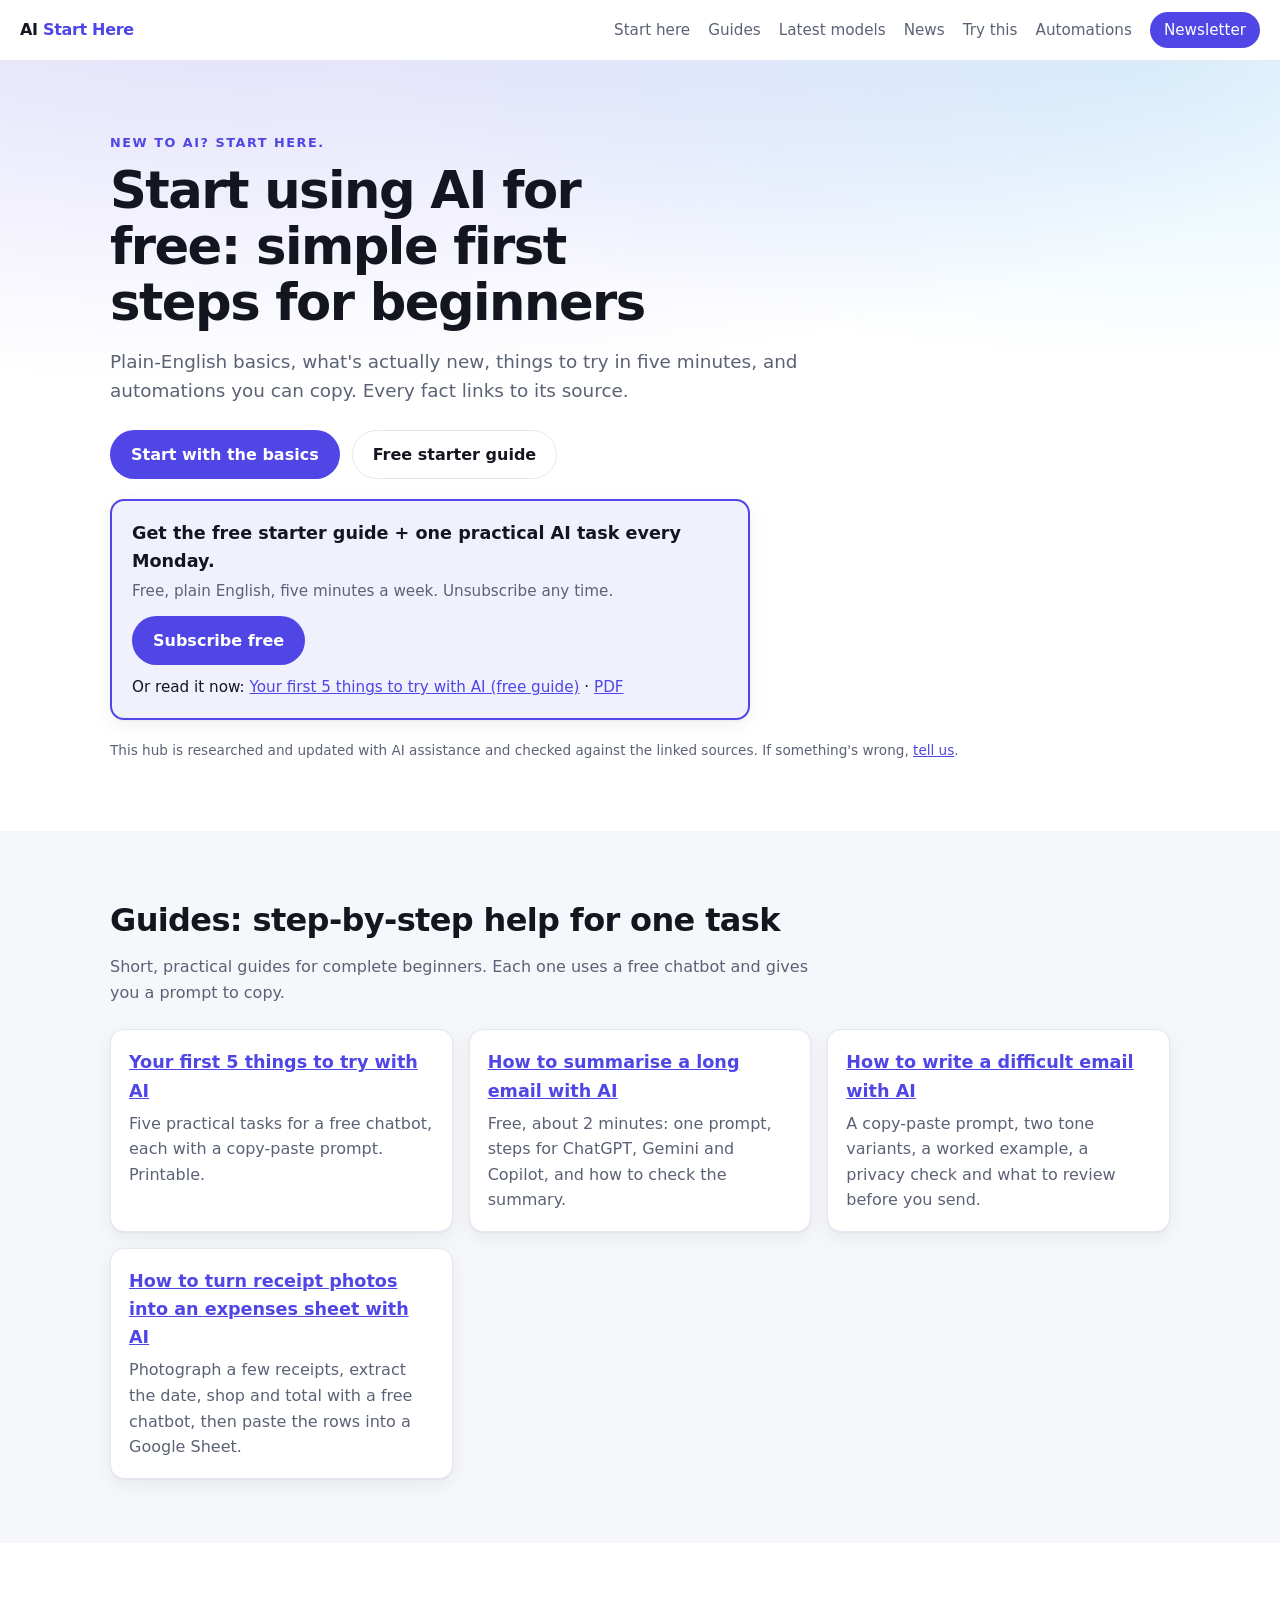
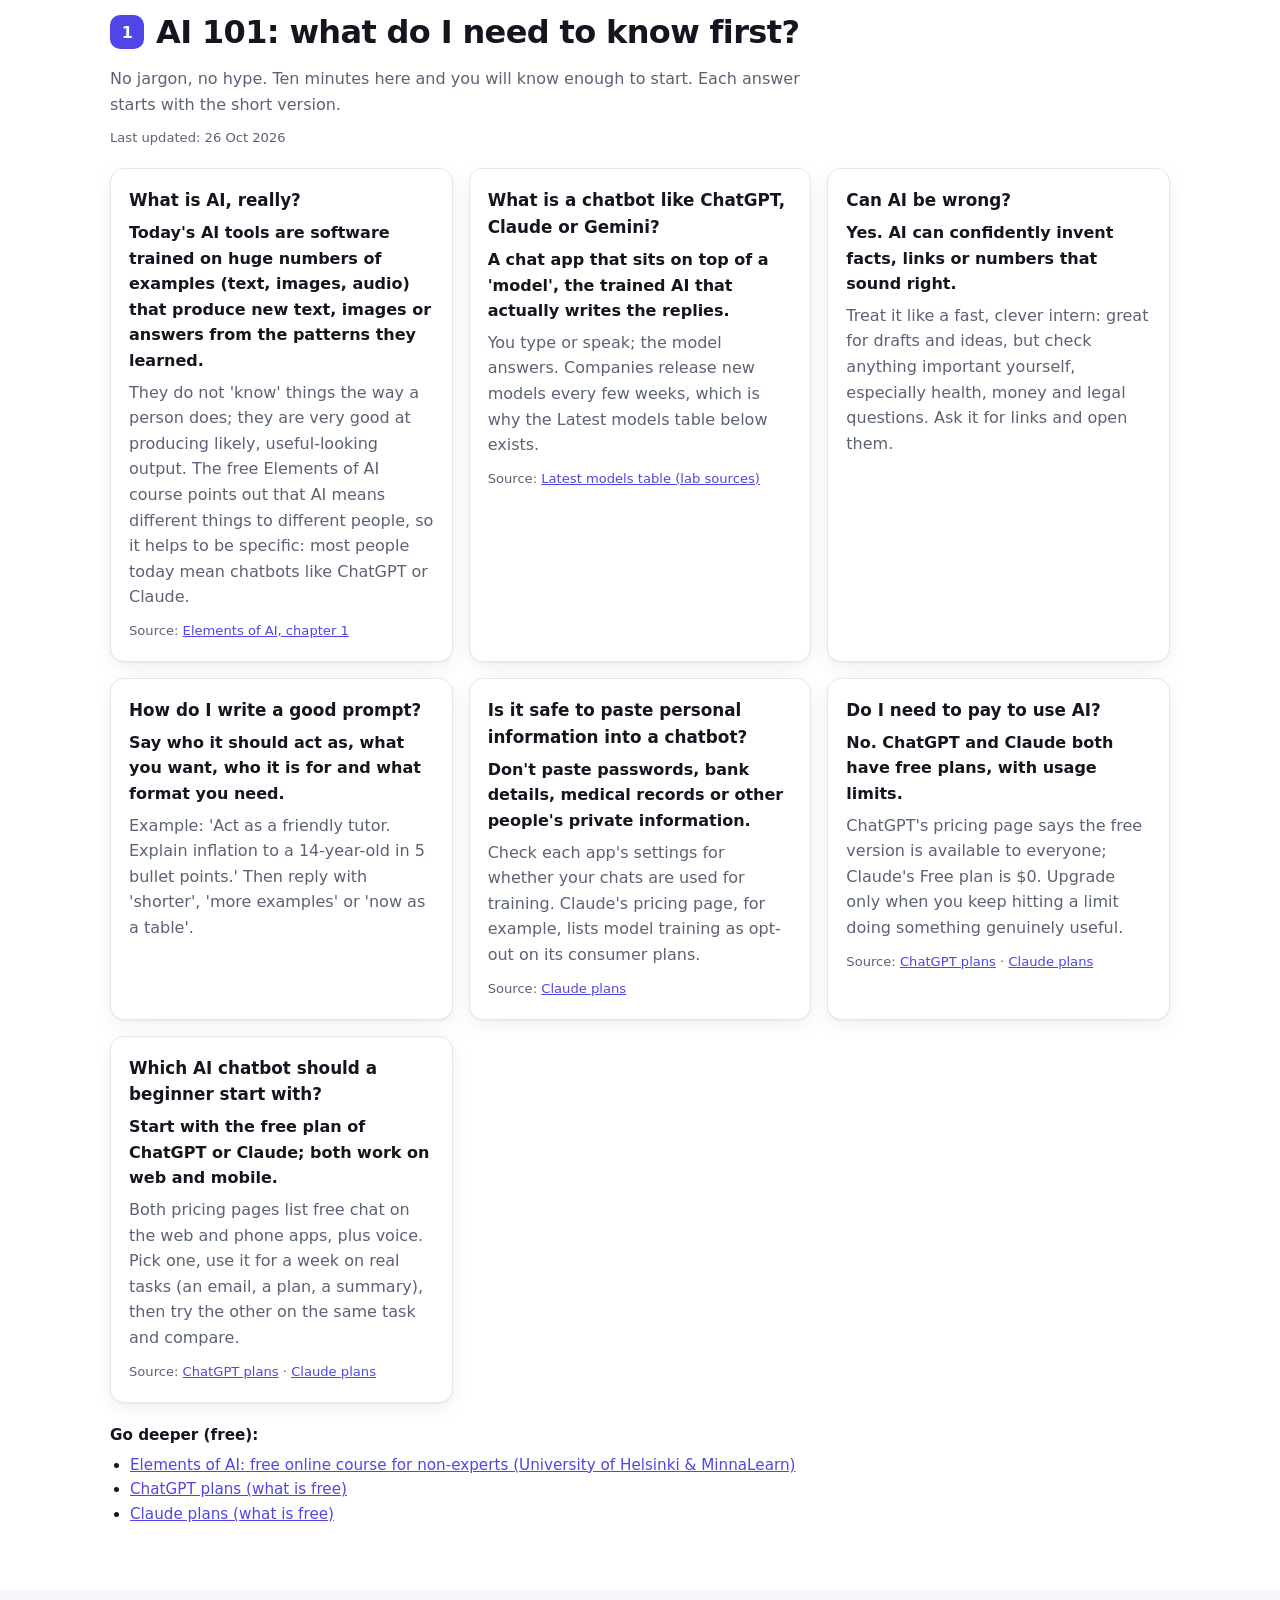
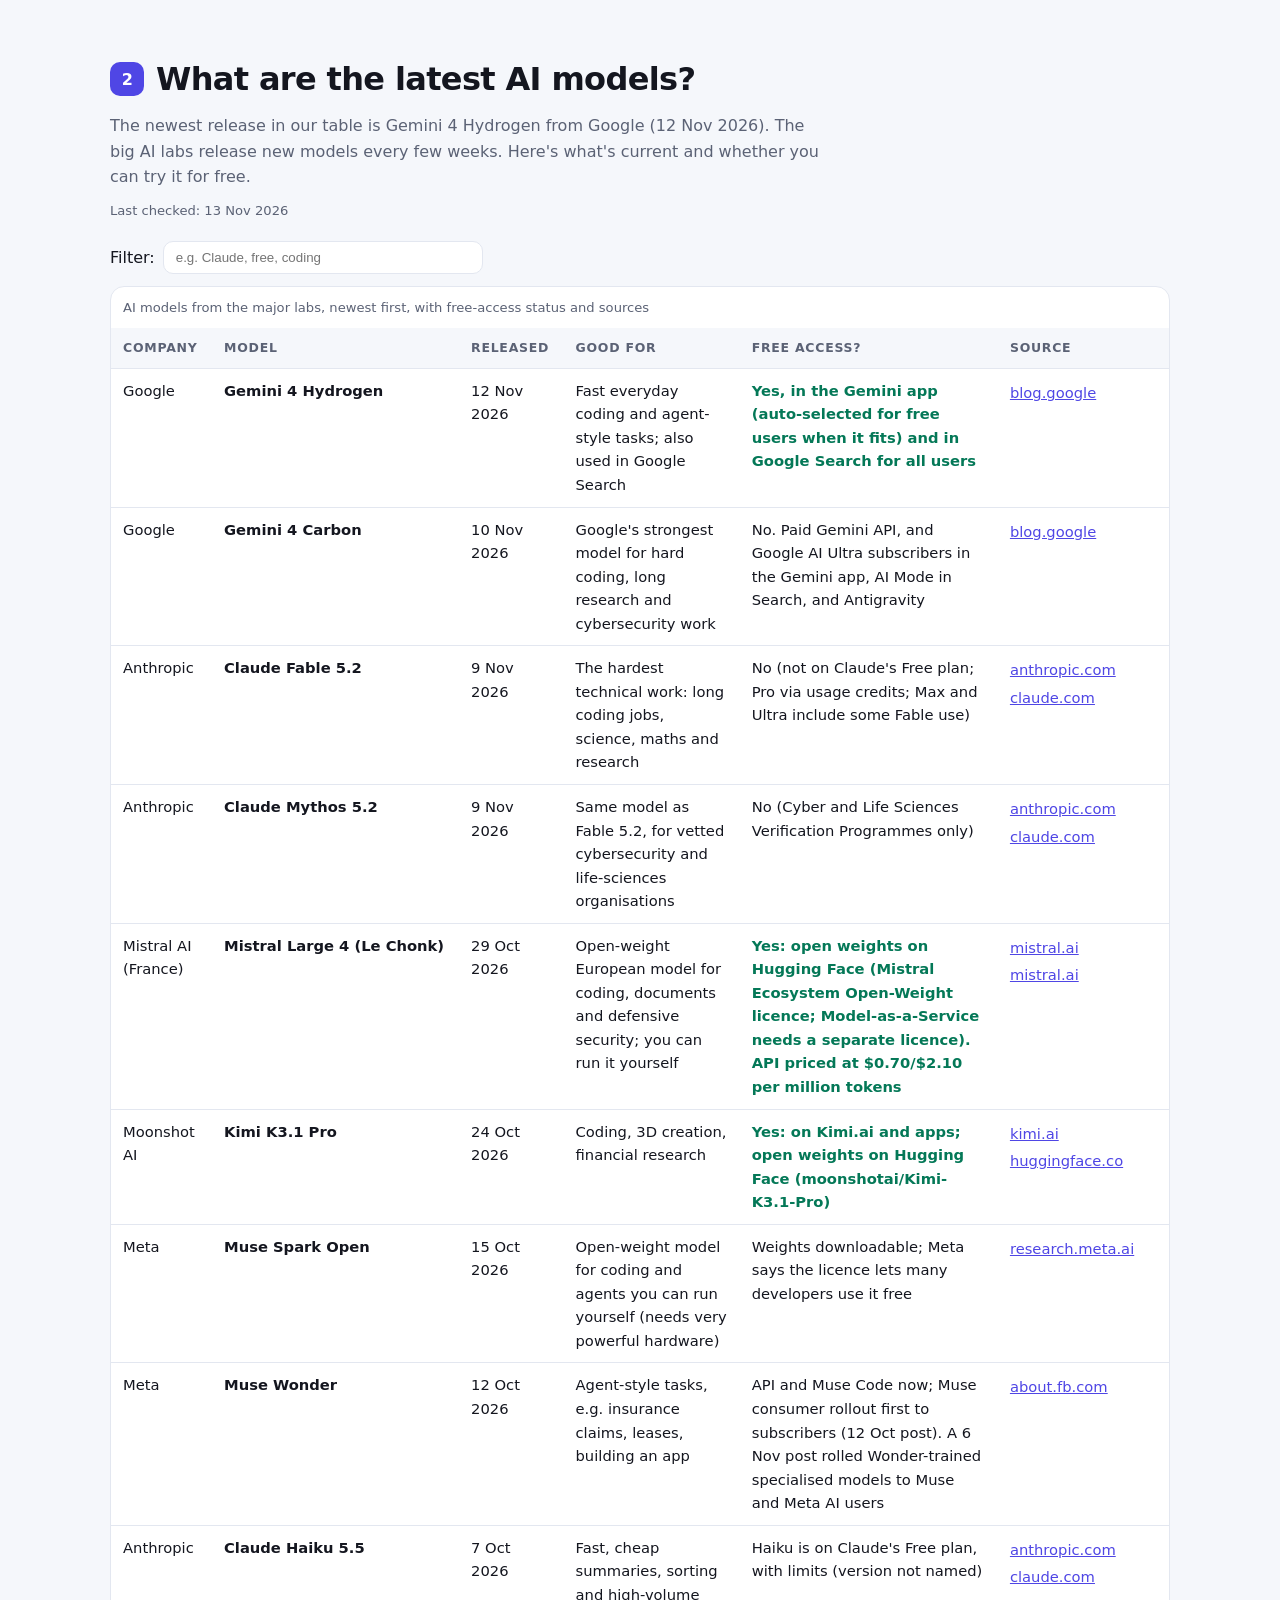
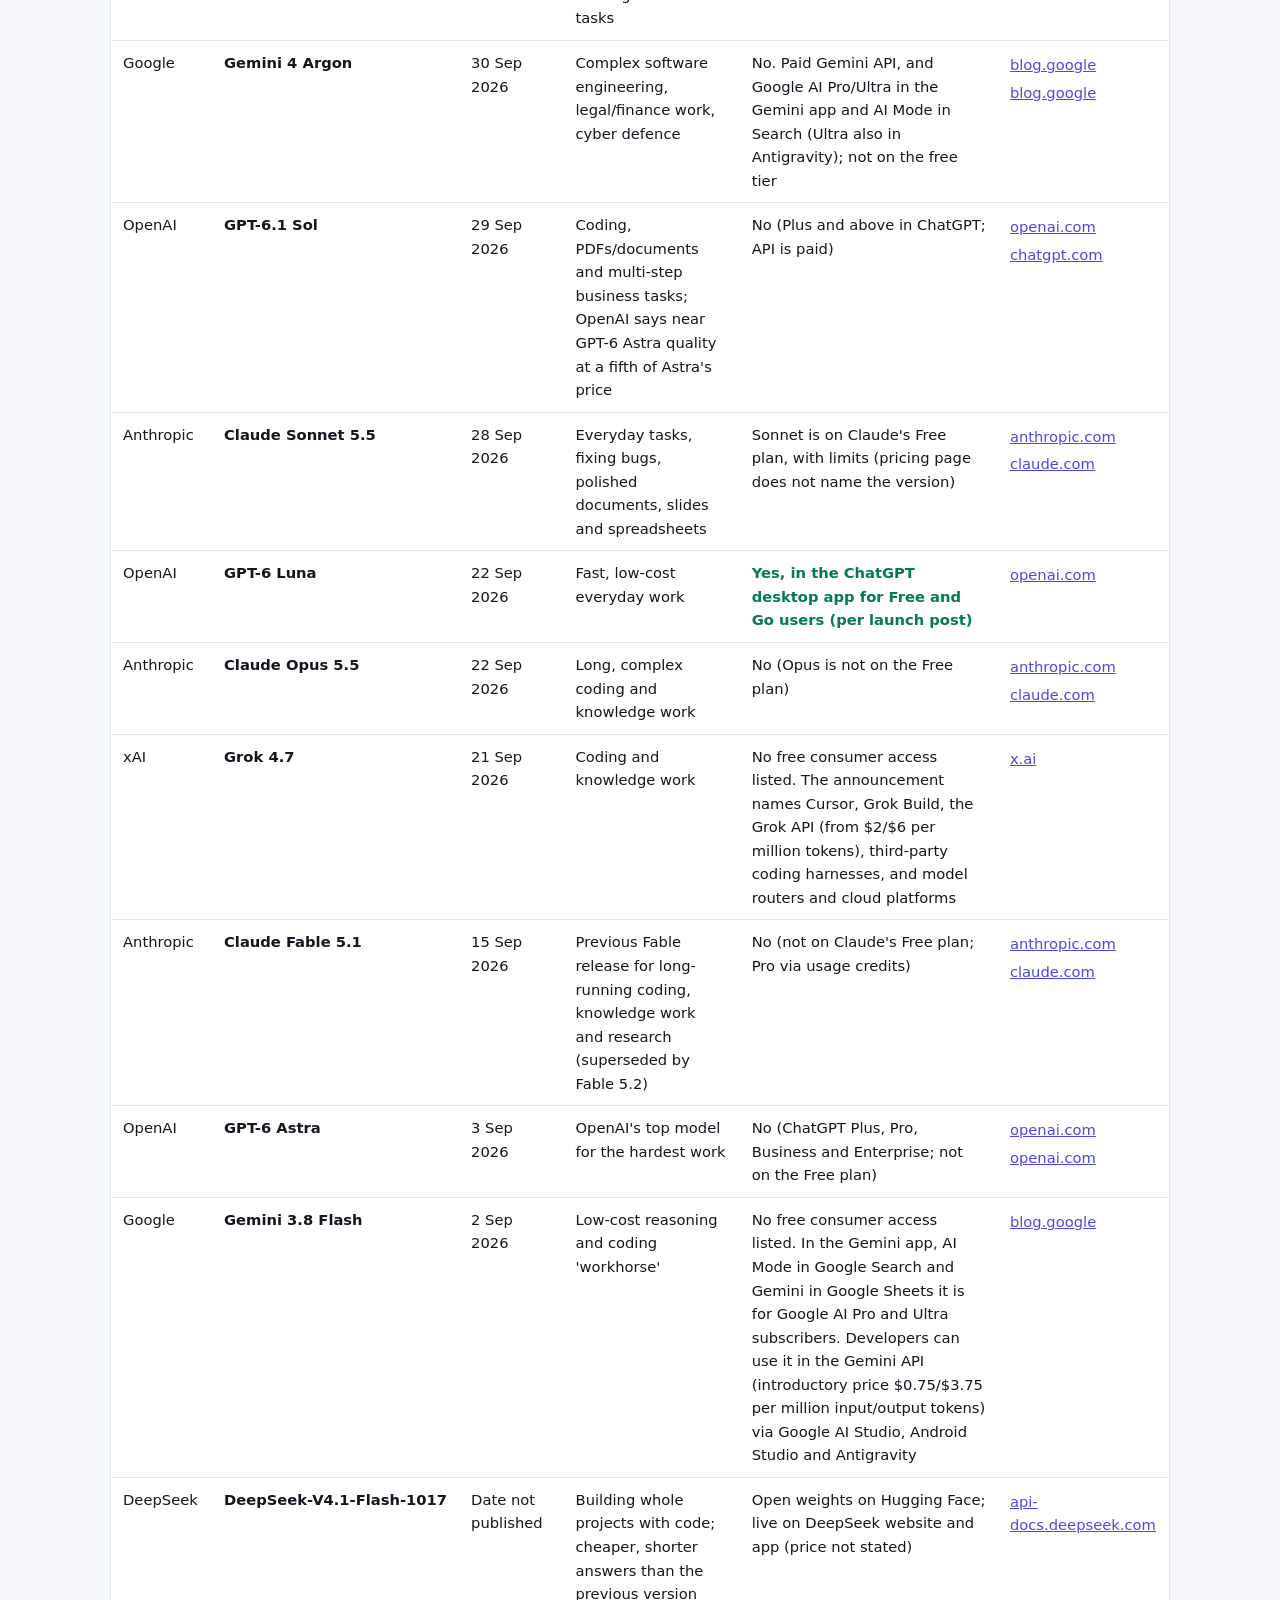
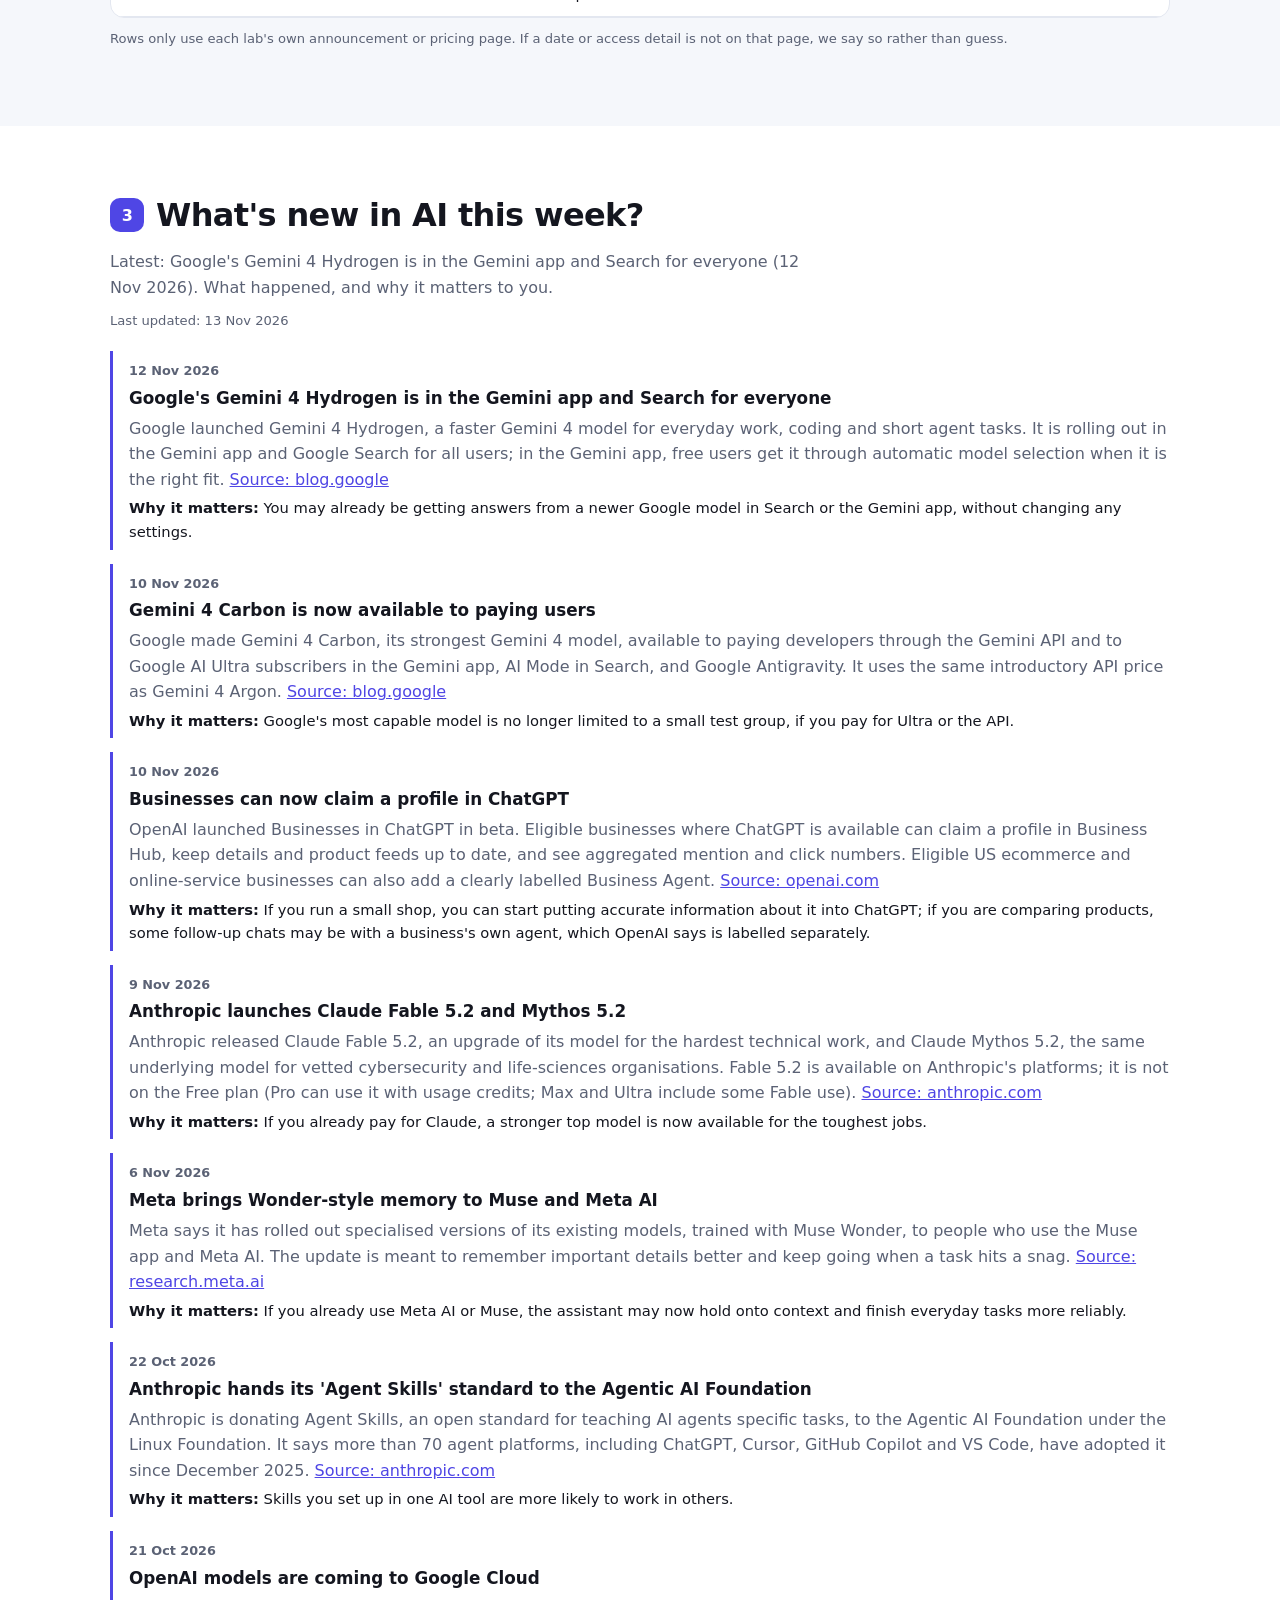
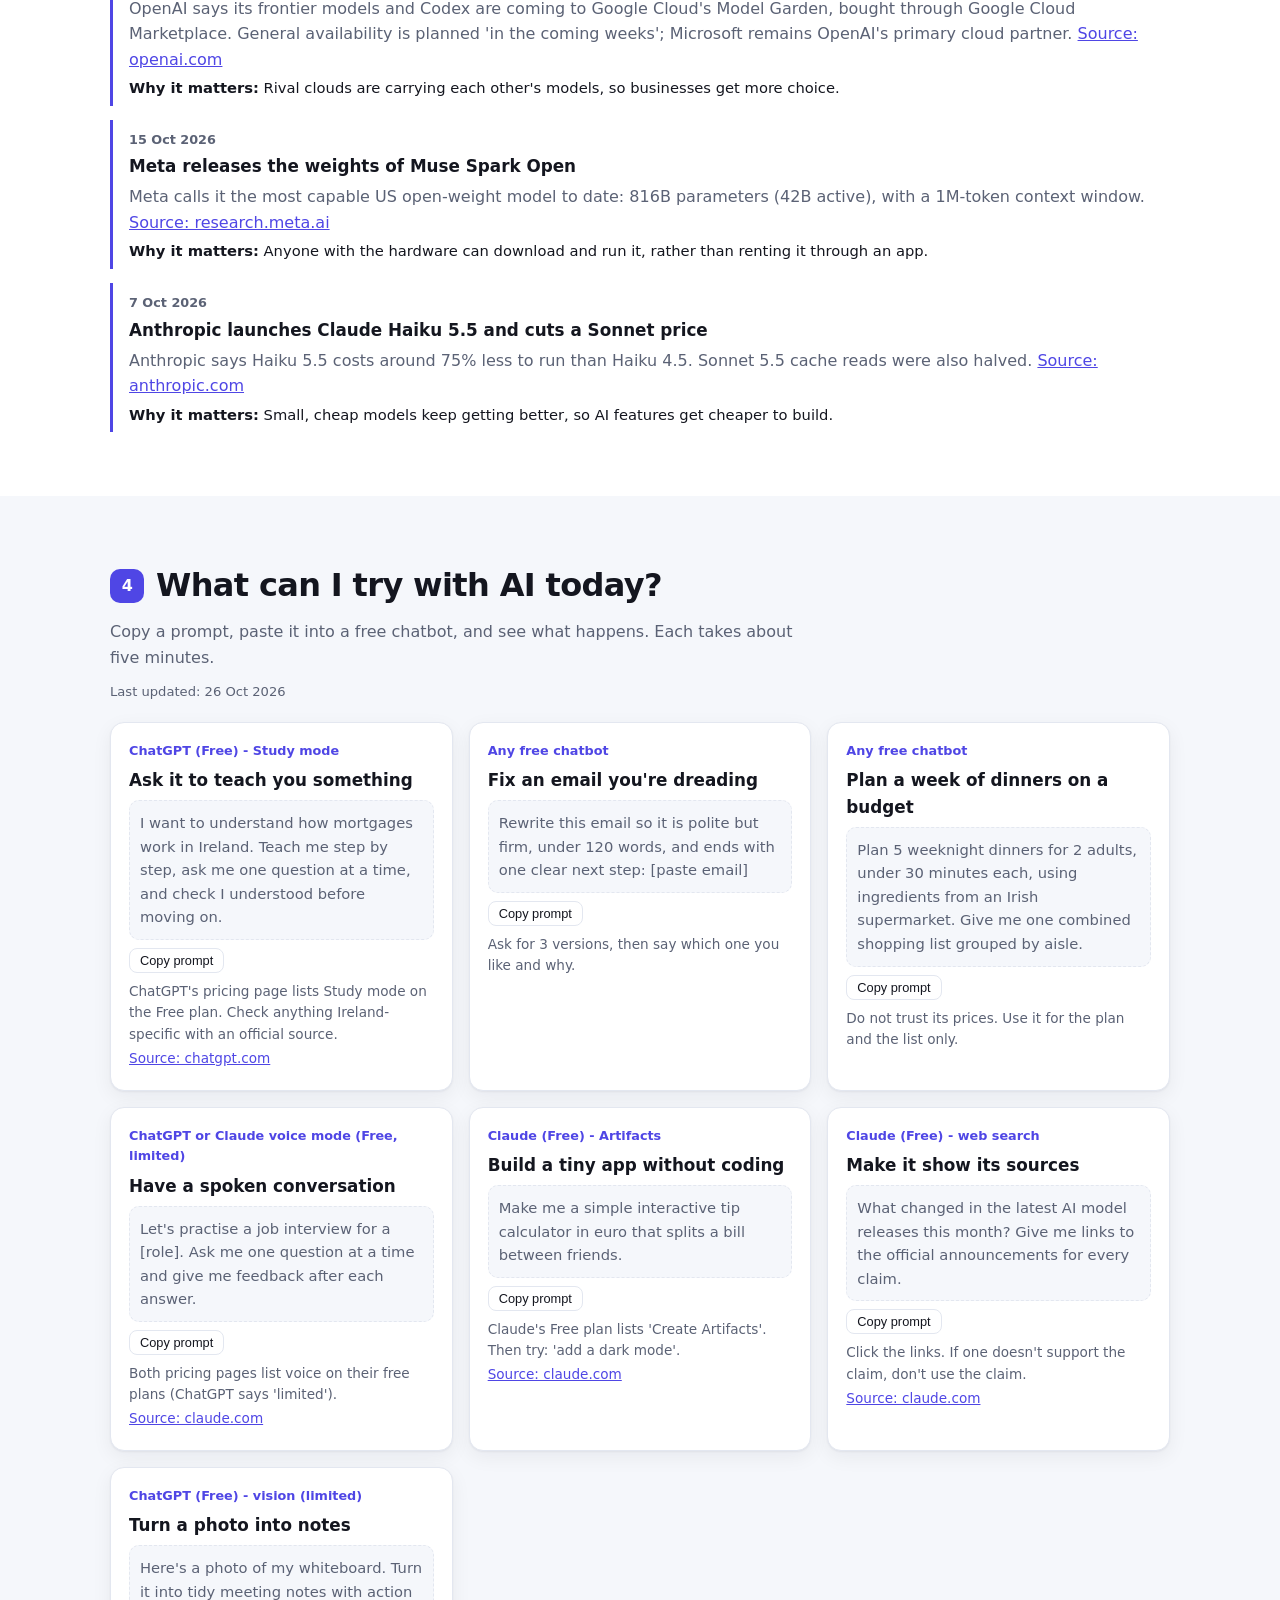
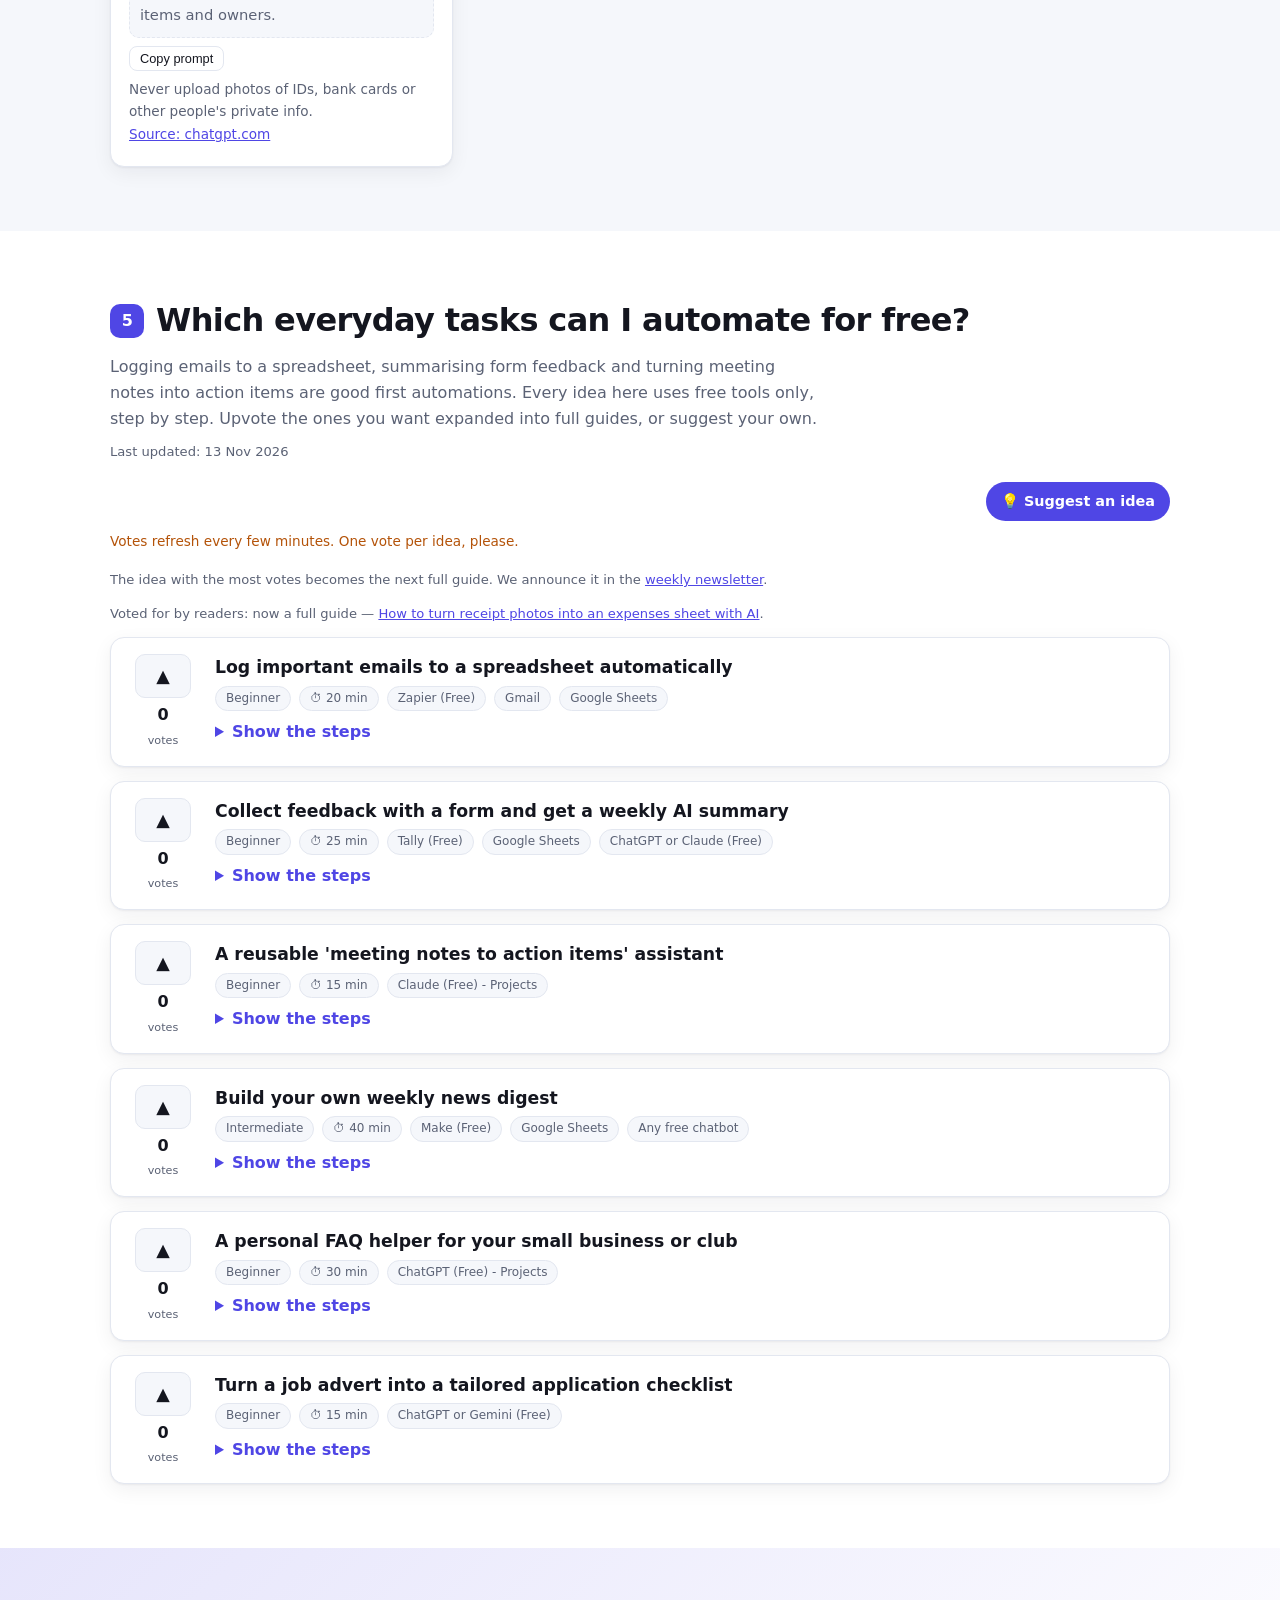
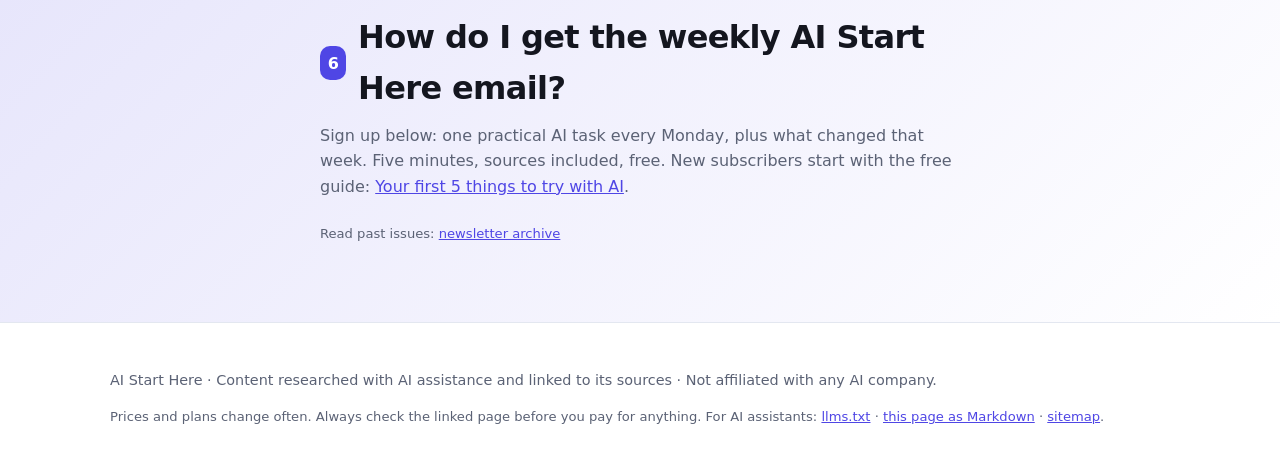
==== commit b5abf55e: "content: receipts guide (reader-voted) + new vote idea Co-authored-by: sortedfiler-beep <sortedfiler" ====
--- a/index.html
+++ b/index.html
@@ -329,7 +329,7 @@
       <!-- build:guides -->
 <h2 id="guides-h">Guides: step-by-step help for one task</h2>
       <p class="section-intro answer">Short, practical guides for complete beginners. Each one uses a free chatbot and gives you a prompt to copy.</p>
-      <ul class="grid cards guide-list"><li class="card"><h3><a href="starter-guide/">Your first 5 things to try with AI</a></h3><p>Five practical tasks for a free chatbot, each with a copy-paste prompt. Printable.</p></li><li class="card"><h3><a href="summarise-email-with-ai/">How to summarise a long email with AI</a></h3><p>Free, about 2 minutes: one prompt, steps for ChatGPT, Gemini and Copilot, and how to check the summary.</p></li><li class="card"><h3><a href="write-difficult-email-with-ai/">How to write a difficult email with AI</a></h3><p>A copy-paste prompt, two tone variants, a worked example, a privacy check and what to review before you send.</p></li></ul>
+      <ul class="grid cards guide-list"><li class="card"><h3><a href="starter-guide/">Your first 5 things to try with AI</a></h3><p>Five practical tasks for a free chatbot, each with a copy-paste prompt. Printable.</p></li><li class="card"><h3><a href="summarise-email-with-ai/">How to summarise a long email with AI</a></h3><p>Free, about 2 minutes: one prompt, steps for ChatGPT, Gemini and Copilot, and how to check the summary.</p></li><li class="card"><h3><a href="write-difficult-email-with-ai/">How to write a difficult email with AI</a></h3><p>A copy-paste prompt, two tone variants, a worked example, a privacy check and what to review before you send.</p></li><li class="card"><h3><a href="receipts-to-expenses-sheet-with-ai/">How to turn receipt photos into an expenses sheet with AI</a></h3><p>Photograph a few receipts, extract the date, shop and total with a free chatbot, then paste the rows into a Google Sheet.</p></li></ul>
 <!-- /build:guides -->
     </div>
   </section>
@@ -402,7 +402,9 @@
         <a class="btn primary small" id="suggest" href="https://tally.so/r/1WWdDl" rel="noopener" target="_blank">💡 Suggest an idea</a>
       </div>
       <p class="placeholder-note" id="votes-note">Votes refresh every few minutes. One vote per idea, please.</p>
-      <div class="autos" id="auto-list"><article class="auto" id="auto-inbox-to-sheet"><div class="vote"><a class="vote-btn" href="https://tally.so/r/2jjaDj?idea=inbox-to-sheet" rel="noopener" target="_blank" aria-label="Upvote Log important emails to a spreadsheet automatically">▲</a><span class="count" data-idea="inbox-to-sheet">0</span><span class="label">votes</span></div><div><h3>Log important emails to a spreadsheet automatically</h3><div class="meta"><span class="pill">Beginner</span><span class="pill">⏱ 20 min</span><span class="pill">Zapier (Free)</span><span class="pill">Gmail</span><span class="pill">Google Sheets</span></div><details><summary>Show the steps</summary><ol><li>Make a Google Sheet with columns: Date, From, Subject.</li><li>In Zapier, create a Zap. Trigger: Gmail &#x27;New email matching search&#x27; (e.g. from:bank OR subject:invoice).</li><li>Action: Google Sheets &#x27;Create spreadsheet row&#x27; and map Date, From and Subject.</li><li>Test it, then turn it on. Zapier&#x27;s free plan allows two-step Zaps, 100 tasks a month and checks every 15 minutes.</li><li>If a step says &#x27;Premium&#x27;, it isn&#x27;t on the free plan. Pick a different app.</li></ol><p class="fineprint">Free-plan limits: <a href="https://zapier.com/pricing" rel="noopener" target="_blank">zapier.com</a></p></details></div></article><article class="auto" id="auto-form-to-sheet-summary"><div class="vote"><a class="vote-btn" href="https://tally.so/r/2jjaDj?idea=form-to-sheet-summary" rel="noopener" target="_blank" aria-label="Upvote Collect feedback with a form and get a weekly AI summary">▲</a><span class="count" data-idea="form-to-sheet-summary">0</span><span class="label">votes</span></div><div><h3>Collect feedback with a form and get a weekly AI summary</h3><div class="meta"><span class="pill">Beginner</span><span class="pill">⏱ 25 min</span><span class="pill">Tally (Free)</span><span class="pill">Google Sheets</span><span class="pill">ChatGPT or Claude (Free)</span></div><details><summary>Show the steps</summary><ol><li>Build a short feedback form in Tally (3 to 5 questions).</li><li>In the form&#x27;s Integrations tab, connect Google Sheets. Every response becomes a new row (free on all Tally plans).</li><li>Once a week, copy the new rows and paste them into a chatbot with: &#x27;Summarise the top 3 themes, the most common complaint, and one quick fix.&#x27;</li><li>Add the summary to a &#x27;Weekly notes&#x27; tab so you can see trends.</li></ol><p class="fineprint">Free-plan limits: <a href="https://tally.so/help/google-sheets-integration" rel="noopener" target="_blank">tally.so</a></p></details></div></article><article class="auto" id="auto-meeting-notes-project"><div class="vote"><a class="vote-btn" href="https://tally.so/r/2jjaDj?idea=meeting-notes-project" rel="noopener" target="_blank" aria-label="Upvote A reusable &#x27;meeting notes to action items&#x27; assistant">▲</a><span class="count" data-idea="meeting-notes-project">0</span><span class="label">votes</span></div><div><h3>A reusable &#x27;meeting notes to action items&#x27; assistant</h3><div class="meta"><span class="pill">Beginner</span><span class="pill">⏱ 15 min</span><span class="pill">Claude (Free) - Projects</span></div><details><summary>Show the steps</summary><ol><li>In Claude, create a Project called &#x27;Meeting notes&#x27;. The Free plan allows up to 5 Projects.</li><li>Add these instructions: &#x27;When I paste notes or a transcript, return: 1) 3-line summary, 2) decisions, 3) action items as a table (owner, task, due date), 4) open questions.&#x27;</li><li>After each meeting, paste your rough notes into a new chat inside the Project.</li><li>Copy the action-item table into your to-do app or email.</li></ol><p class="fineprint">Free-plan limits: <a href="https://claude.com/pricing" rel="noopener" target="_blank">claude.com</a></p></details></div></article><article class="auto" id="auto-rss-digest"><div class="vote"><a class="vote-btn" href="https://tally.so/r/2jjaDj?idea=rss-digest" rel="noopener" target="_blank" aria-label="Upvote Build your own weekly news digest">▲</a><span class="count" data-idea="rss-digest">0</span><span class="label">votes</span></div><div><h3>Build your own weekly news digest</h3><div class="meta"><span class="pill">Intermediate</span><span class="pill">⏱ 40 min</span><span class="pill">Make (Free)</span><span class="pill">Google Sheets</span><span class="pill">Any free chatbot</span></div><details><summary>Show the steps</summary><ol><li>Pick 3 to 5 sites you trust that have an RSS feed.</li><li>In Make, create a scenario: an RSS &#x27;Watch RSS Feed Items&#x27; module, then a Google Sheets &#x27;Add a Row&#x27; module (map title, link and date). Those are the module names in Make&#x27;s help for RSS and Google Sheets.</li><li>Schedule it to run once a day. Make&#x27;s free plan gives 1,000 credits a month, and most actions use 1 credit.</li><li>On Fridays, paste the week&#x27;s rows into a chatbot: &#x27;Group these into themes and write a 5-bullet digest with the links.&#x27;</li></ol><p class="fineprint">Free-plan limits: <a href="https://www.make.com/en/pricing" rel="noopener" target="_blank">make.com</a></p></details></div></article><article class="auto" id="auto-faq-helper"><div class="vote"><a class="vote-btn" href="https://tally.so/r/2jjaDj?idea=faq-helper" rel="noopener" target="_blank" aria-label="Upvote A personal FAQ helper for your small business or club">▲</a><span class="count" data-idea="faq-helper">0</span><span class="label">votes</span></div><div><h3>A personal FAQ helper for your small business or club</h3><div class="meta"><span class="pill">Beginner</span><span class="pill">⏱ 30 min</span><span class="pill">ChatGPT (Free) - Projects</span></div><details><summary>Show the steps</summary><ol><li>Write your opening hours, prices, policies and common answers into one document.</li><li>In ChatGPT, create a Project (listed on the Free plan) and add the document.</li><li>Instruction: &#x27;Answer customer questions using only this document. If the answer isn&#x27;t there, say so and suggest they contact us.&#x27;</li><li>Paste a customer&#x27;s question in, review the draft, then send it yourself. Don&#x27;t let it reply unsupervised.</li></ol><p class="fineprint">Free-plan limits: <a href="https://chatgpt.com/pricing" rel="noopener" target="_blank">chatgpt.com</a></p></details></div></article><article class="auto" id="auto-receipt-tracker"><div class="vote"><a class="vote-btn" href="https://tally.so/r/2jjaDj?idea=receipt-tracker" rel="noopener" target="_blank" aria-label="Upvote Snap receipts into a simple expenses sheet">▲</a><span class="count" data-idea="receipt-tracker">0</span><span class="label">votes</span></div><div><h3>Snap receipts into a simple expenses sheet</h3><div class="meta"><span class="pill">Beginner</span><span class="pill">⏱ 15 min</span><span class="pill">ChatGPT (Free, limited uploads)</span><span class="pill">Google Sheets</span></div><details><summary>Show the steps</summary><ol><li>Create a Google Sheet with columns: Date, Shop, Total (EUR), Category.</li><li>Take photos of a few receipts and upload them to ChatGPT with: &#x27;Extract date, shop, total in euro and a category for each. Output CSV with headers Date,Shop,Total,Category.&#x27;</li><li>Check every number against the receipt. AI misreads photos.</li><li>Paste the CSV into the sheet (Data &gt; Split text to columns if needed) and add a SUM at the bottom.</li></ol><p class="fineprint">Free-plan limits: <a href="https://chatgpt.com/pricing" rel="noopener" target="_blank">chatgpt.com</a></p></details></div></article></div>
+      <p class="fineprint" id="vote-next-guide">The idea with the most votes becomes the next full guide. We announce it in the <a href="https://aistarthere-newsletter.beehiiv.com/" rel="noopener" target="_blank">weekly newsletter</a>.</p>
+      <p class="fineprint" id="published-guides">Voted for by readers: now a full guide — <a href="/receipts-to-expenses-sheet-with-ai/">How to turn receipt photos into an expenses sheet with AI</a>.</p>
+      <div class="autos" id="auto-list"><article class="auto" id="auto-inbox-to-sheet"><div class="vote"><a class="vote-btn" href="https://tally.so/r/2jjaDj?idea=inbox-to-sheet" rel="noopener" target="_blank" aria-label="Upvote Log important emails to a spreadsheet automatically">▲</a><span class="count" data-idea="inbox-to-sheet">0</span><span class="label">votes</span></div><div><h3>Log important emails to a spreadsheet automatically</h3><div class="meta"><span class="pill">Beginner</span><span class="pill">⏱ 20 min</span><span class="pill">Zapier (Free)</span><span class="pill">Gmail</span><span class="pill">Google Sheets</span></div><details><summary>Show the steps</summary><ol><li>Make a Google Sheet with columns: Date, From, Subject.</li><li>In Zapier, create a Zap. Trigger: Gmail &#x27;New email matching search&#x27; (e.g. from:bank OR subject:invoice).</li><li>Action: Google Sheets &#x27;Create spreadsheet row&#x27; and map Date, From and Subject.</li><li>Test it, then turn it on. Zapier&#x27;s free plan allows two-step Zaps, 100 tasks a month and checks every 15 minutes.</li><li>If a step says &#x27;Premium&#x27;, it isn&#x27;t on the free plan. Pick a different app.</li></ol><p class="fineprint">Free-plan limits: <a href="https://zapier.com/pricing" rel="noopener" target="_blank">zapier.com</a></p></details></div></article><article class="auto" id="auto-form-to-sheet-summary"><div class="vote"><a class="vote-btn" href="https://tally.so/r/2jjaDj?idea=form-to-sheet-summary" rel="noopener" target="_blank" aria-label="Upvote Collect feedback with a form and get a weekly AI summary">▲</a><span class="count" data-idea="form-to-sheet-summary">0</span><span class="label">votes</span></div><div><h3>Collect feedback with a form and get a weekly AI summary</h3><div class="meta"><span class="pill">Beginner</span><span class="pill">⏱ 25 min</span><span class="pill">Tally (Free)</span><span class="pill">Google Sheets</span><span class="pill">ChatGPT or Claude (Free)</span></div><details><summary>Show the steps</summary><ol><li>Build a short feedback form in Tally (3 to 5 questions).</li><li>In the form&#x27;s Integrations tab, connect Google Sheets. Every response becomes a new row (free on all Tally plans).</li><li>Once a week, copy the new rows and paste them into a chatbot with: &#x27;Summarise the top 3 themes, the most common complaint, and one quick fix.&#x27;</li><li>Add the summary to a &#x27;Weekly notes&#x27; tab so you can see trends.</li></ol><p class="fineprint">Free-plan limits: <a href="https://tally.so/help/google-sheets-integration" rel="noopener" target="_blank">tally.so</a></p></details></div></article><article class="auto" id="auto-meeting-notes-project"><div class="vote"><a class="vote-btn" href="https://tally.so/r/2jjaDj?idea=meeting-notes-project" rel="noopener" target="_blank" aria-label="Upvote A reusable &#x27;meeting notes to action items&#x27; assistant">▲</a><span class="count" data-idea="meeting-notes-project">0</span><span class="label">votes</span></div><div><h3>A reusable &#x27;meeting notes to action items&#x27; assistant</h3><div class="meta"><span class="pill">Beginner</span><span class="pill">⏱ 15 min</span><span class="pill">Claude (Free) - Projects</span></div><details><summary>Show the steps</summary><ol><li>In Claude, create a Project called &#x27;Meeting notes&#x27;. The Free plan allows up to 5 Projects.</li><li>Add these instructions: &#x27;When I paste notes or a transcript, return: 1) 3-line summary, 2) decisions, 3) action items as a table (owner, task, due date), 4) open questions.&#x27;</li><li>After each meeting, paste your rough notes into a new chat inside the Project.</li><li>Copy the action-item table into your to-do app or email.</li></ol><p class="fineprint">Free-plan limits: <a href="https://claude.com/pricing" rel="noopener" target="_blank">claude.com</a></p></details></div></article><article class="auto" id="auto-rss-digest"><div class="vote"><a class="vote-btn" href="https://tally.so/r/2jjaDj?idea=rss-digest" rel="noopener" target="_blank" aria-label="Upvote Build your own weekly news digest">▲</a><span class="count" data-idea="rss-digest">0</span><span class="label">votes</span></div><div><h3>Build your own weekly news digest</h3><div class="meta"><span class="pill">Intermediate</span><span class="pill">⏱ 40 min</span><span class="pill">Make (Free)</span><span class="pill">Google Sheets</span><span class="pill">Any free chatbot</span></div><details><summary>Show the steps</summary><ol><li>Pick 3 to 5 sites you trust that have an RSS feed.</li><li>In Make, create a scenario: an RSS &#x27;Watch RSS Feed Items&#x27; module, then a Google Sheets &#x27;Add a Row&#x27; module (map title, link and date). Those are the module names in Make&#x27;s help for RSS and Google Sheets.</li><li>Schedule it to run once a day. Make&#x27;s free plan gives 1,000 credits a month, and most actions use 1 credit.</li><li>On Fridays, paste the week&#x27;s rows into a chatbot: &#x27;Group these into themes and write a 5-bullet digest with the links.&#x27;</li></ol><p class="fineprint">Free-plan limits: <a href="https://www.make.com/en/pricing" rel="noopener" target="_blank">make.com</a></p></details></div></article><article class="auto" id="auto-faq-helper"><div class="vote"><a class="vote-btn" href="https://tally.so/r/2jjaDj?idea=faq-helper" rel="noopener" target="_blank" aria-label="Upvote A personal FAQ helper for your small business or club">▲</a><span class="count" data-idea="faq-helper">0</span><span class="label">votes</span></div><div><h3>A personal FAQ helper for your small business or club</h3><div class="meta"><span class="pill">Beginner</span><span class="pill">⏱ 30 min</span><span class="pill">ChatGPT (Free) - Projects</span></div><details><summary>Show the steps</summary><ol><li>Write your opening hours, prices, policies and common answers into one document.</li><li>In ChatGPT, create a Project (listed on the Free plan) and add the document.</li><li>Instruction: &#x27;Answer customer questions using only this document. If the answer isn&#x27;t there, say so and suggest they contact us.&#x27;</li><li>Paste a customer&#x27;s question in, review the draft, then send it yourself. Don&#x27;t let it reply unsupervised.</li></ol><p class="fineprint">Free-plan limits: <a href="https://chatgpt.com/pricing" rel="noopener" target="_blank">chatgpt.com</a></p></details></div></article><article class="auto" id="auto-job-ad-checklist"><div class="vote"><a class="vote-btn" href="https://tally.so/r/2jjaDj?idea=job-ad-checklist" rel="noopener" target="_blank" aria-label="Upvote Turn a job advert into a tailored application checklist">▲</a><span class="count" data-idea="job-ad-checklist">0</span><span class="label">votes</span></div><div><h3>Turn a job advert into a tailored application checklist</h3><div class="meta"><span class="pill">Beginner</span><span class="pill">⏱ 15 min</span><span class="pill">ChatGPT or Gemini (Free)</span></div><details><summary>Show the steps</summary><ol><li>Copy the job advert (or just the requirements section) into a new chat in ChatGPT or Gemini.</li><li>Underneath, add a short list of your relevant experience. Leave out private details: no PPS number, address, phone number or exact current salary unless you would be happy for a stranger at that company to see them.</li><li>Use this prompt: &#x27;Here is a job advert and a short list of my experience. Give me: 1) a checklist of the main requirements, marked as &quot;I have this&quot;, &quot;I can show something close&quot;, or &quot;I don&#x27;t have this&quot; based only on what I wrote, 2) five things I should mention in an application, 3) five likely interview questions. If the advert doesn&#x27;t mention something, say so rather than guessing.&#x27;</li><li>Check every tick against the advert and your own experience before you use it.</li></ol><p class="fineprint">Free-plan limits: <a href="https://chatgpt.com/pricing" rel="noopener" target="_blank">chatgpt.com</a></p></details></div></article></div>
 <!-- /build:automations -->
     </div>
   </section>
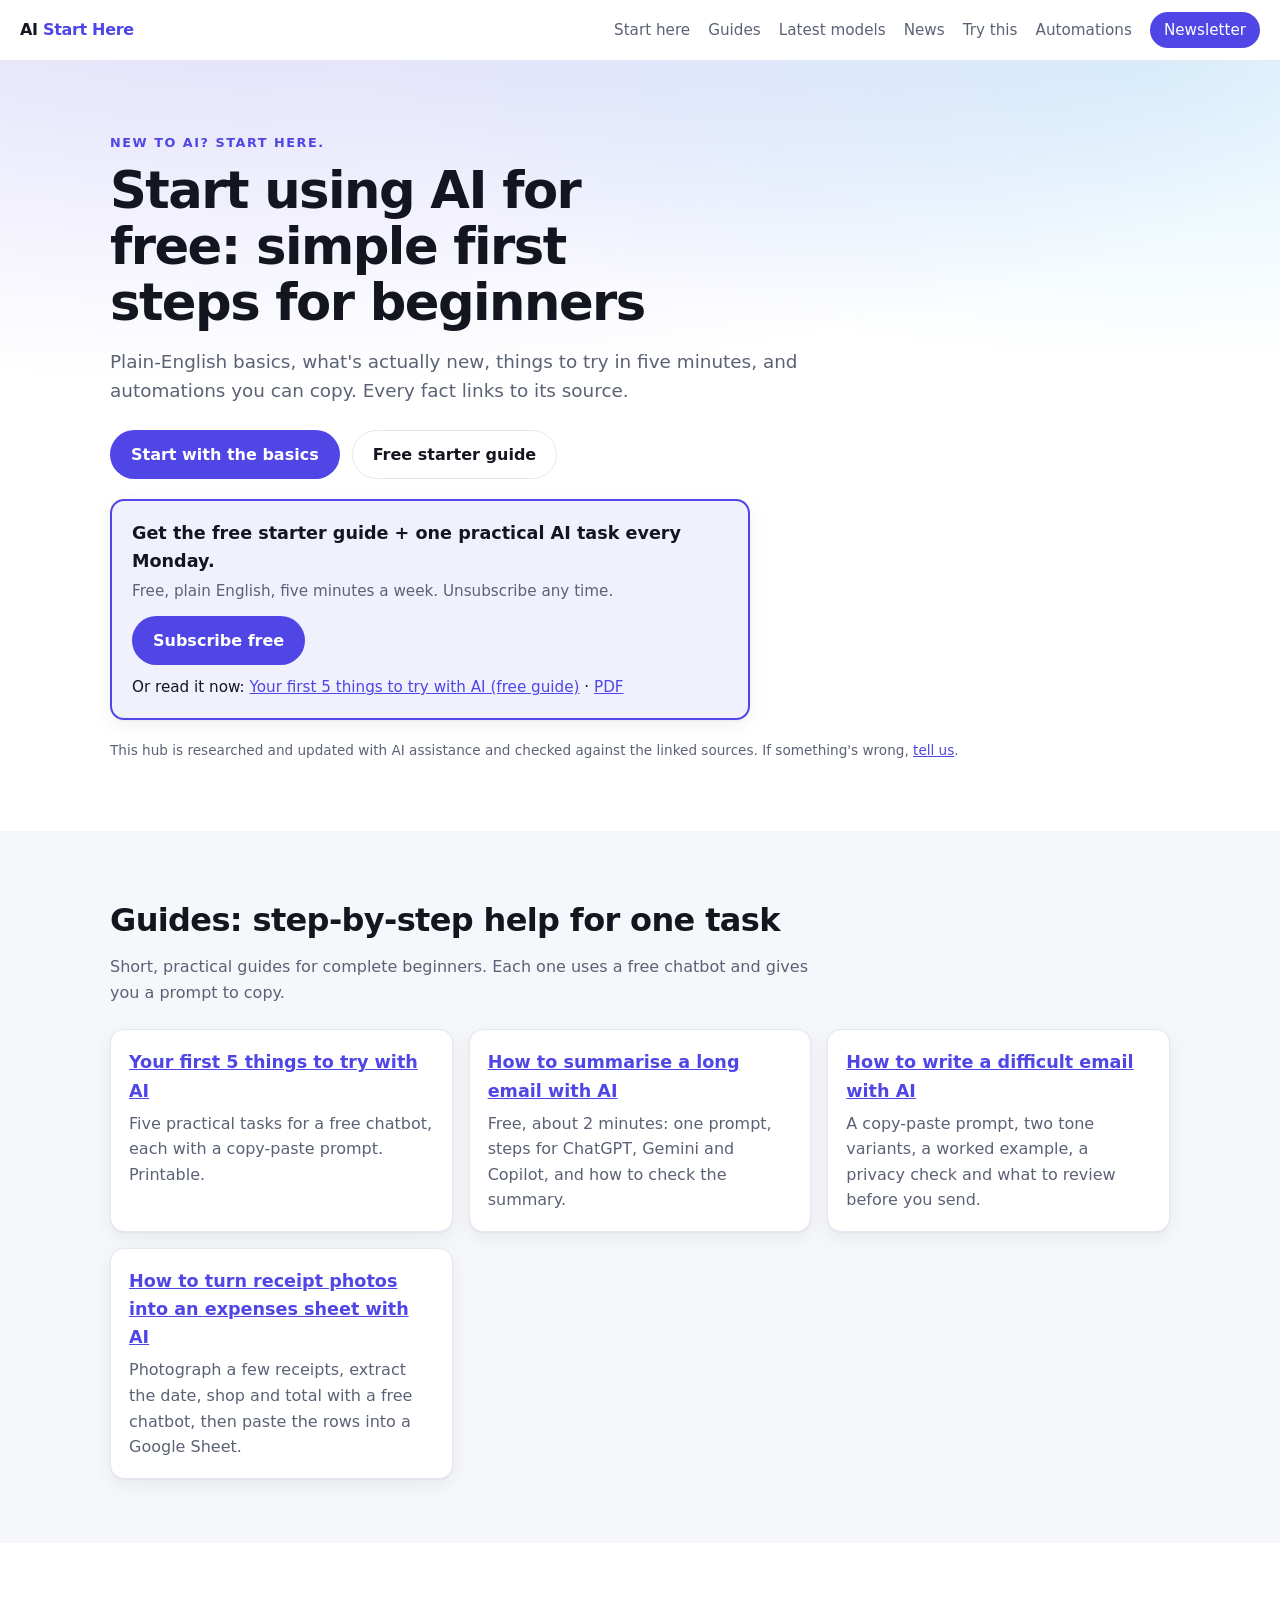
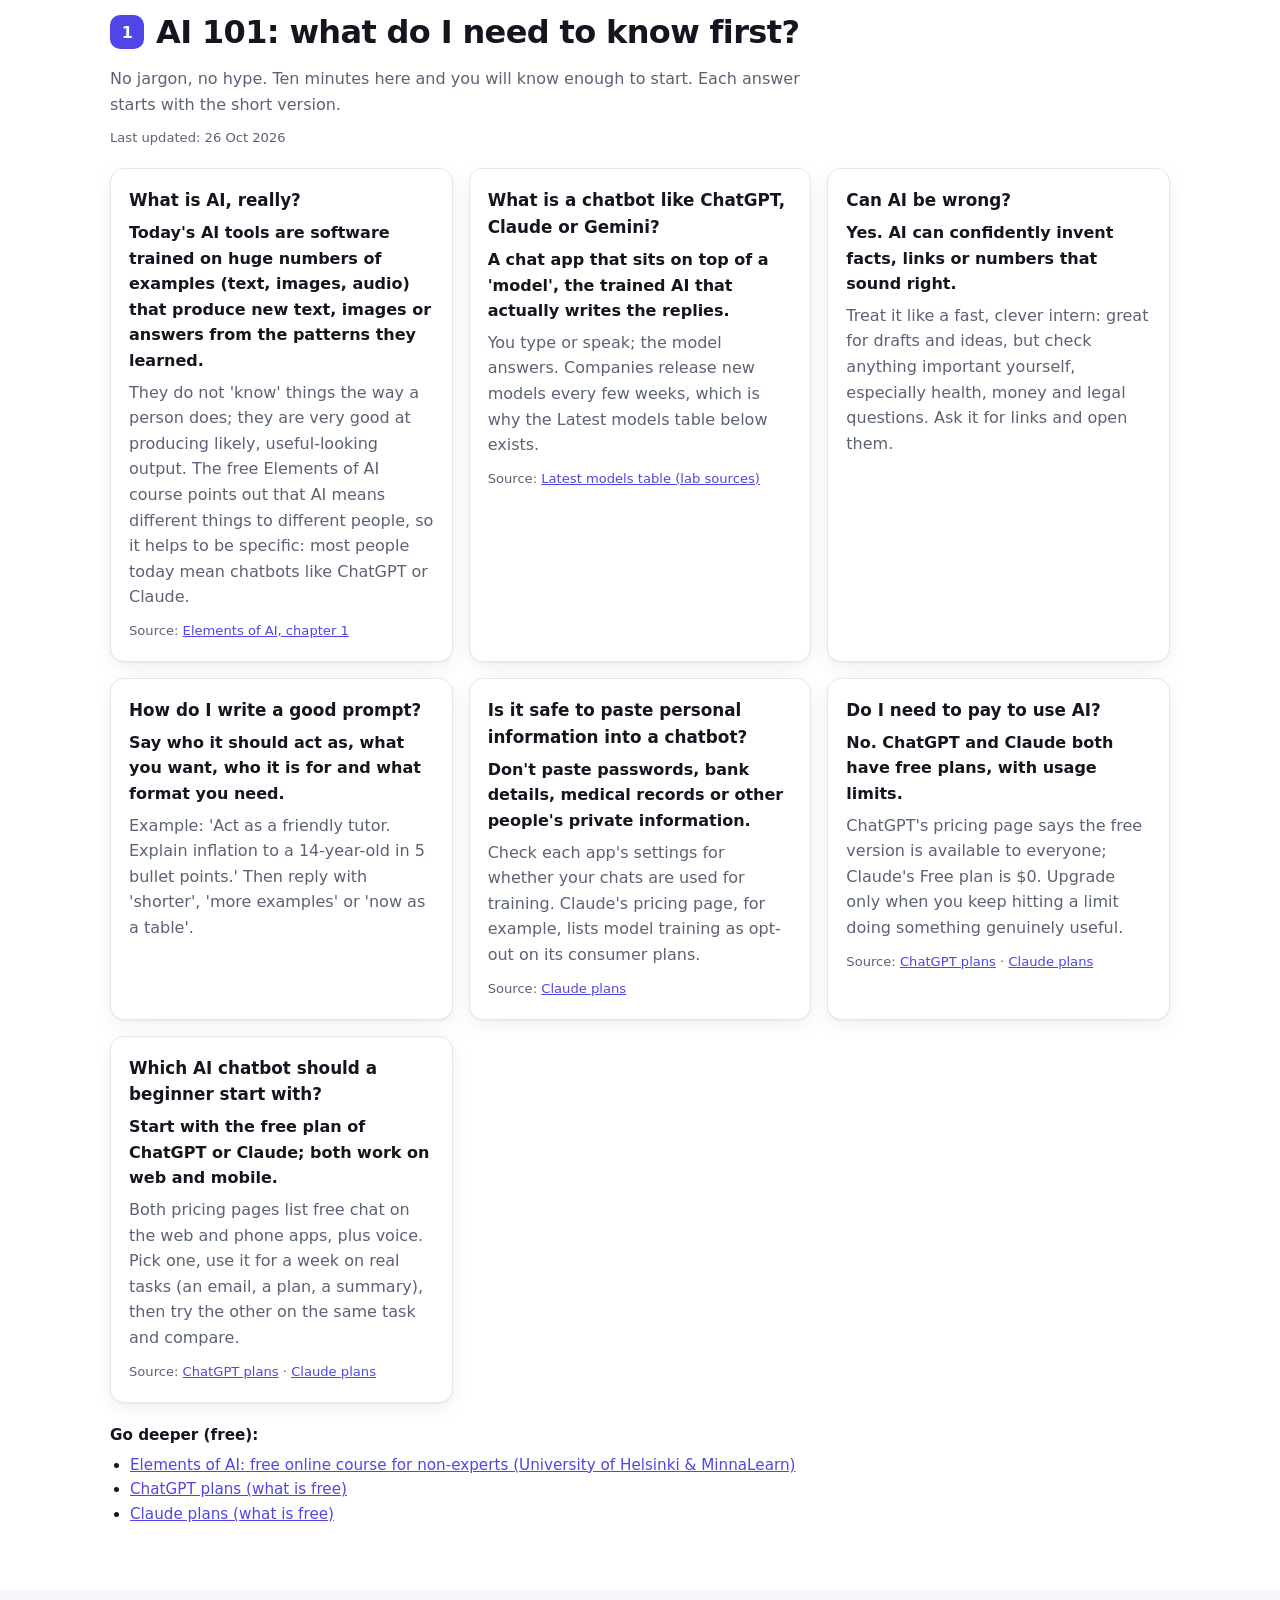
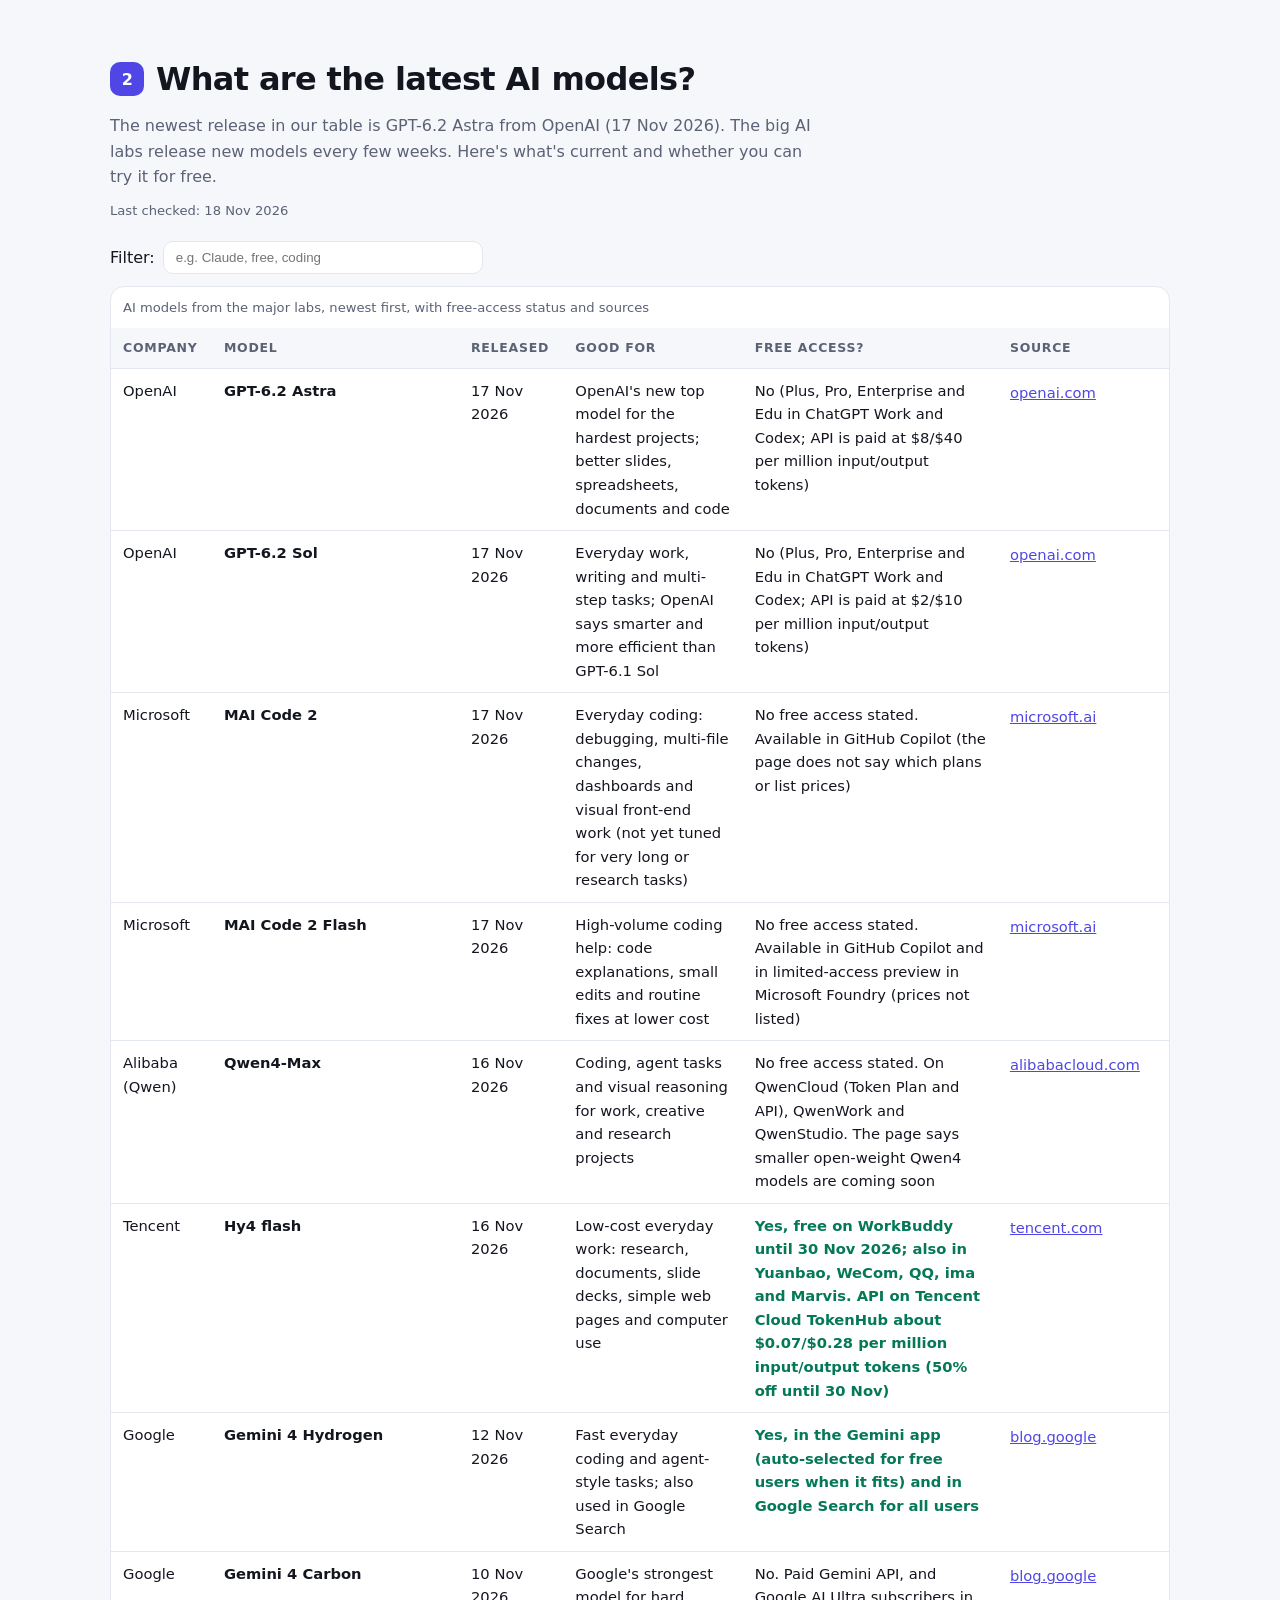
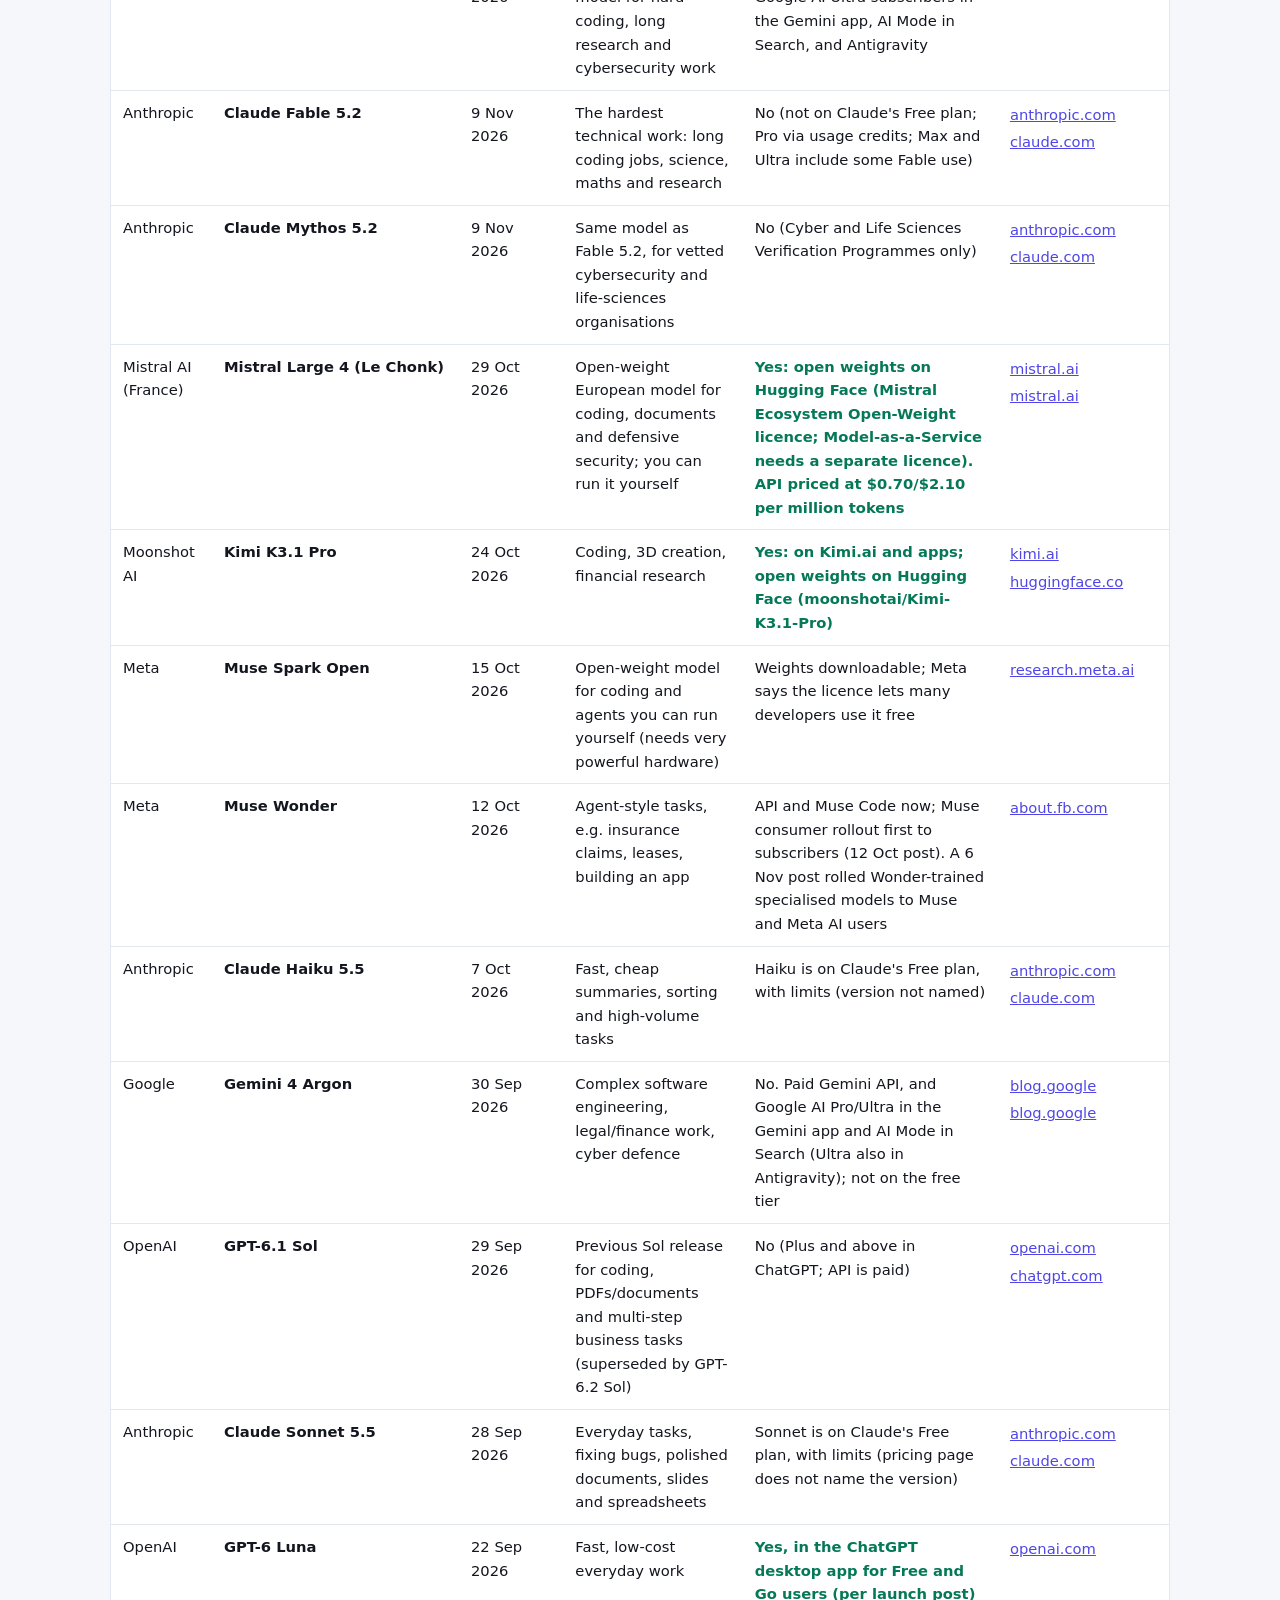
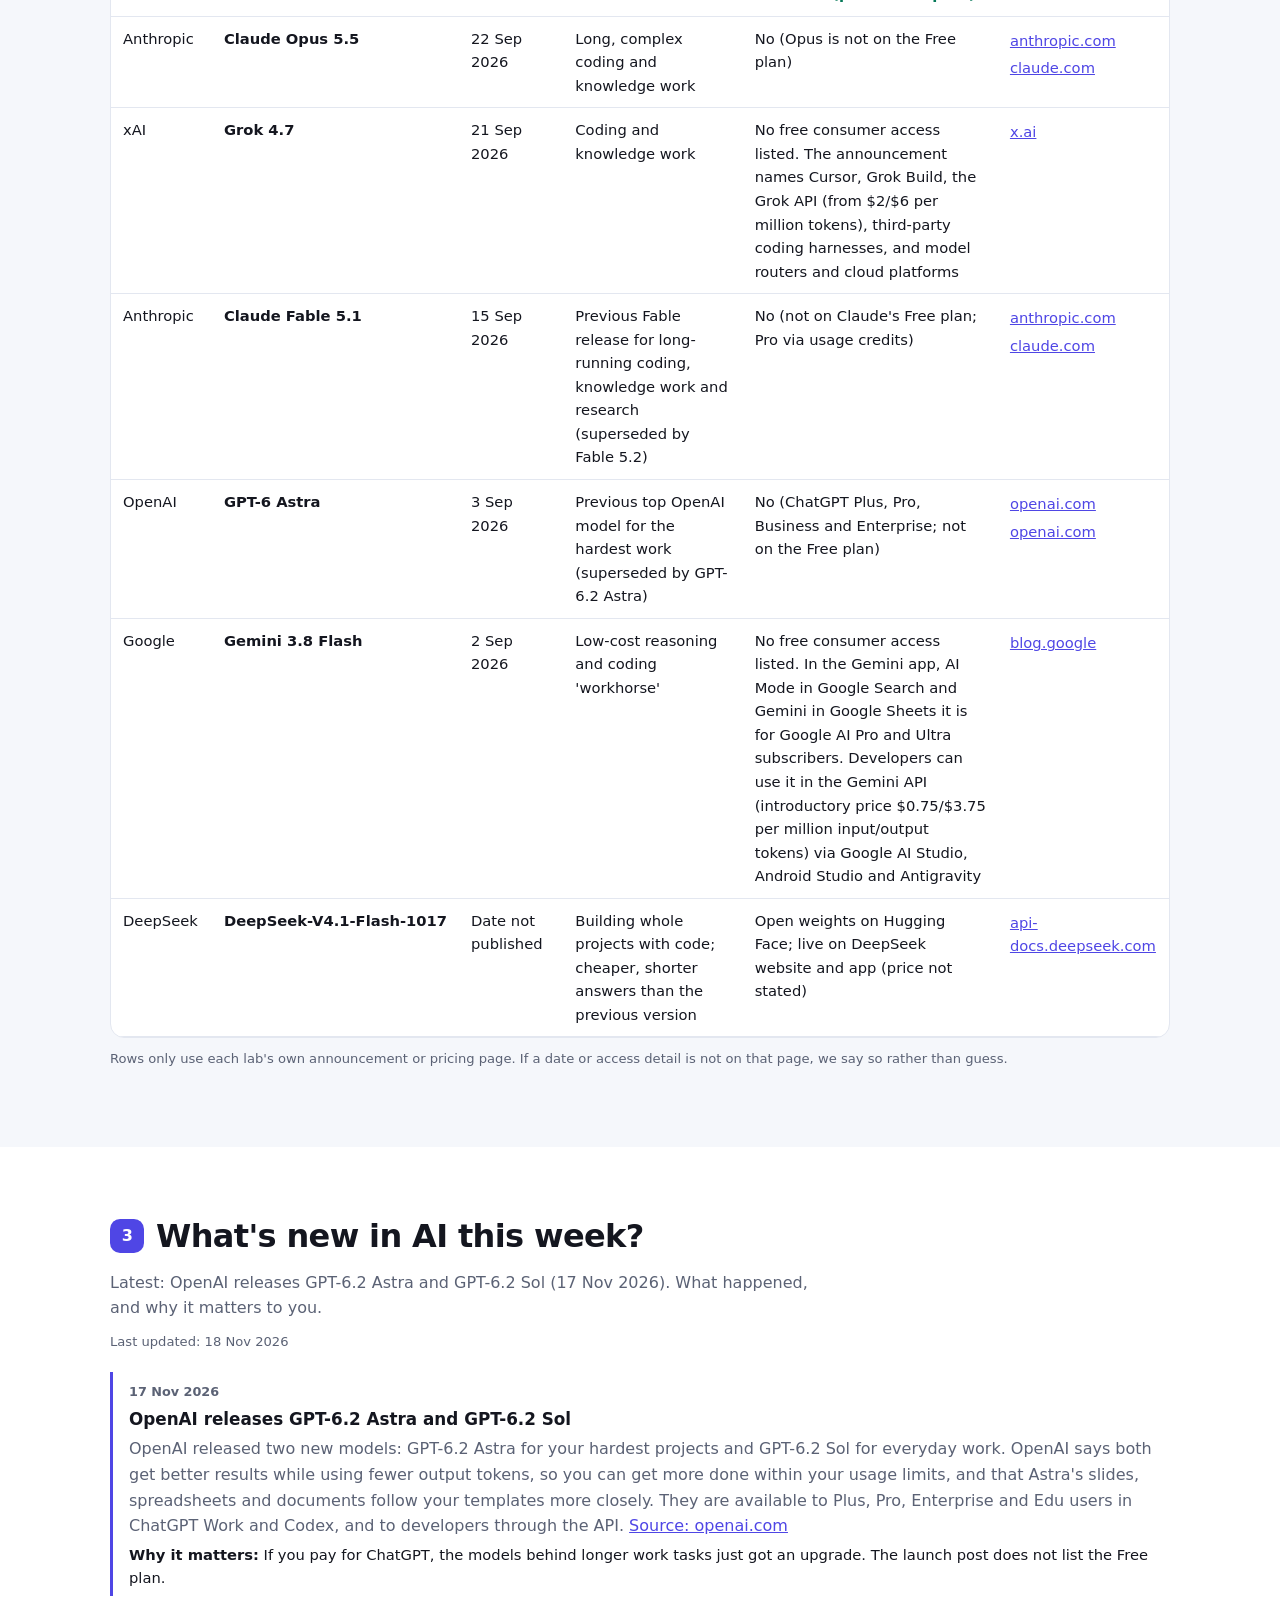
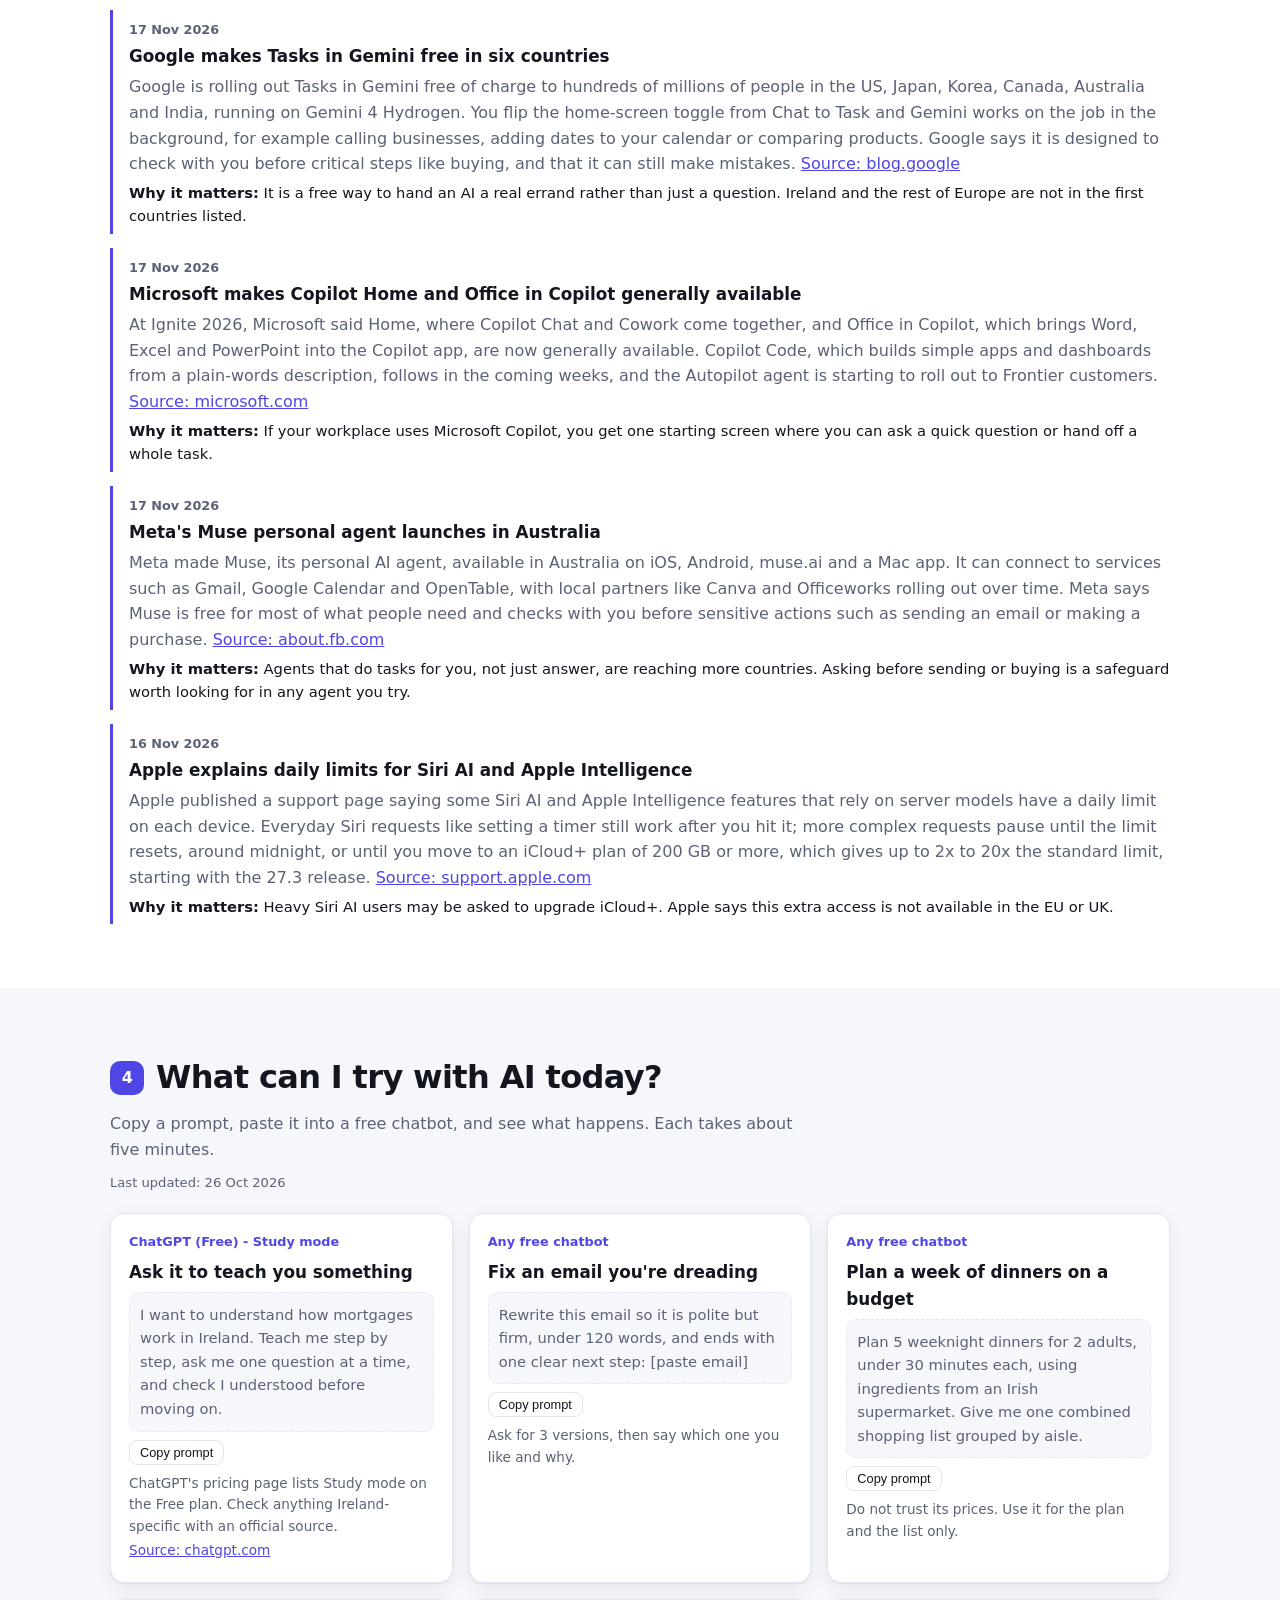
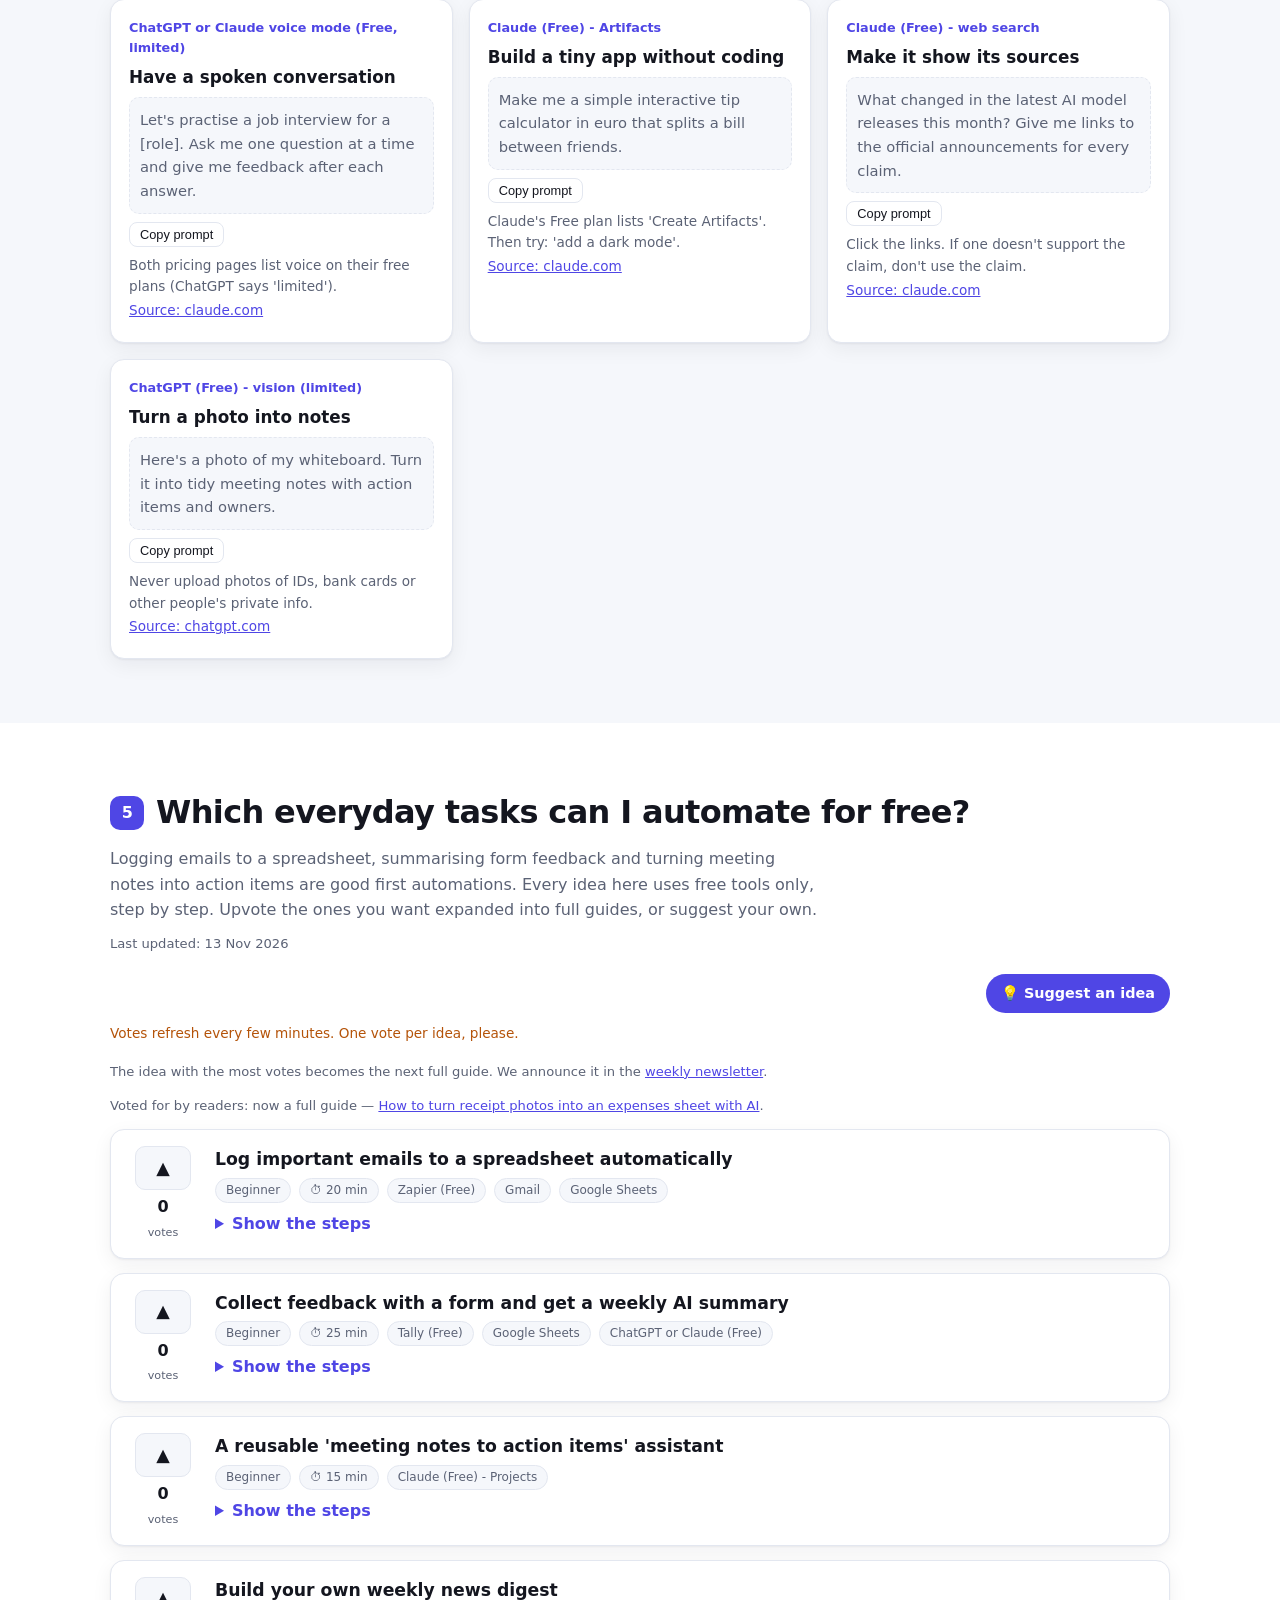
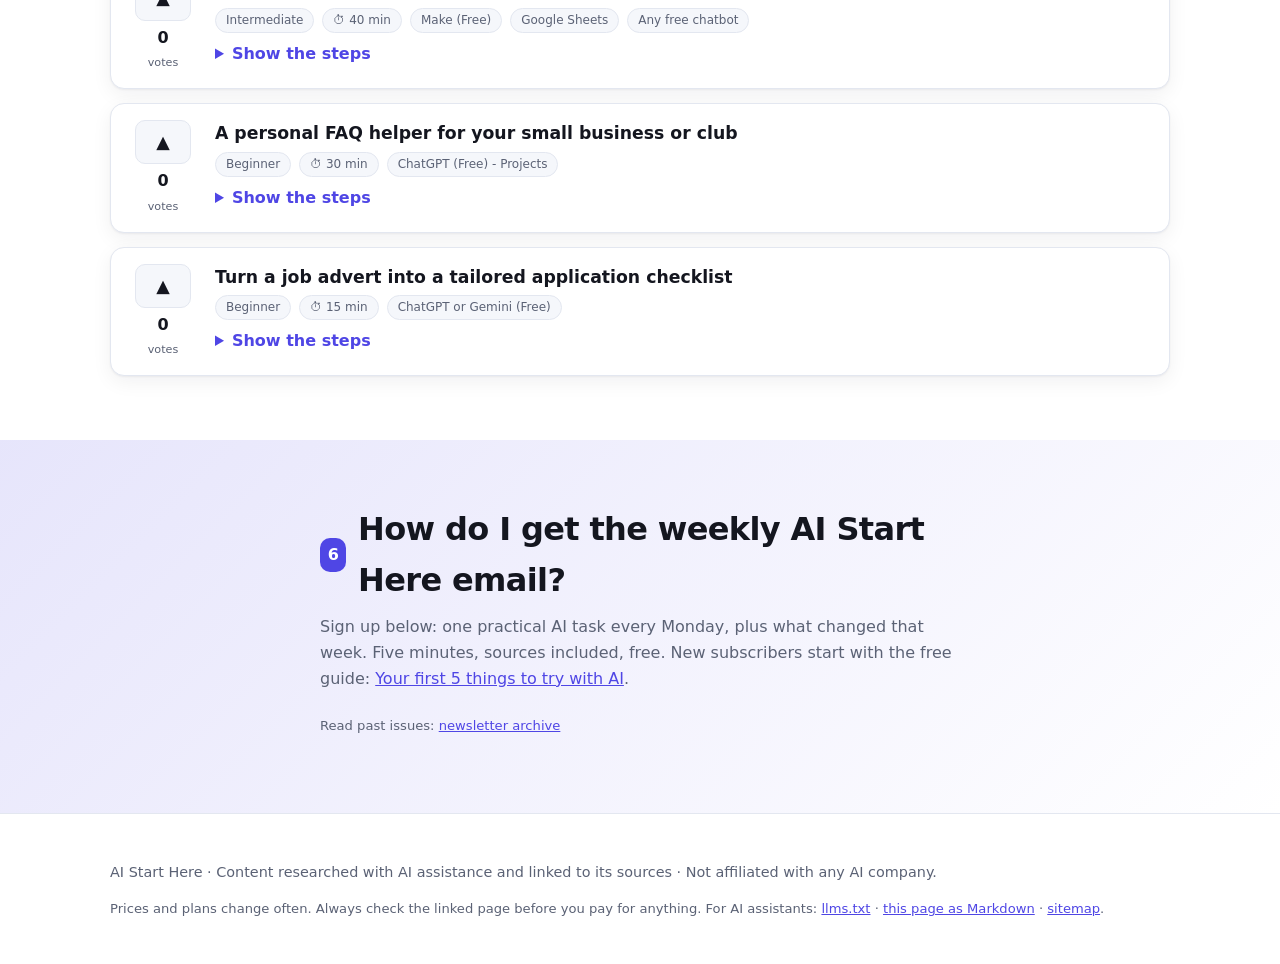
==== commit 764af0fd: "data: models+news 2026-11-18 Weekly models and news refresh for 18 Nov 2026.  Co-authored-by: sorted" ====
--- a/index.html
+++ b/index.html
@@ -75,7 +75,7 @@
     "@id": "https://aistarthere.github.io/#website"
    },
    "inLanguage": "en-IE",
-   "dateModified": "2026-11-13",
+   "dateModified": "2026-11-18",
    "primaryImageOfPage": "https://aistarthere.github.io/og-image.png"
   },
   {
@@ -146,137 +146,179 @@
    "@id": "https://aistarthere.github.io/#models",
    "name": "Latest AI models",
    "itemListOrder": "https://schema.org/ItemListOrderDescending",
-   "numberOfItems": 19,
+   "numberOfItems": 25,
    "itemListElement": [
     {
      "@type": "ListItem",
      "position": 1,
+     "name": "GPT-6.2 Astra (OpenAI)",
+     "url": "https://openai.com/index/introducing-gpt-6-2-astra-sol/",
+     "description": "OpenAI's new top model for the hardest projects; better slides, spreadsheets, documents and code"
+    },
+    {
+     "@type": "ListItem",
+     "position": 2,
+     "name": "GPT-6.2 Sol (OpenAI)",
+     "url": "https://openai.com/index/introducing-gpt-6-2-astra-sol/",
+     "description": "Everyday work, writing and multi-step tasks; OpenAI says smarter and more efficient than GPT-6.1 Sol"
+    },
+    {
+     "@type": "ListItem",
+     "position": 3,
+     "name": "MAI Code 2 (Microsoft)",
+     "url": "https://microsoft.ai/news/introducing-mai-code-2-and-mai-code-2-flash/",
+     "description": "Everyday coding: debugging, multi-file changes, dashboards and visual front-end work (not yet tuned for very long or research tasks)"
+    },
+    {
+     "@type": "ListItem",
+     "position": 4,
+     "name": "MAI Code 2 Flash (Microsoft)",
+     "url": "https://microsoft.ai/news/introducing-mai-code-2-and-mai-code-2-flash/",
+     "description": "High-volume coding help: code explanations, small edits and routine fixes at lower cost"
+    },
+    {
+     "@type": "ListItem",
+     "position": 5,
+     "name": "Qwen4-Max (Alibaba (Qwen))",
+     "url": "https://www.alibabacloud.com/en/press-room/alibaba-unveils-qwen4-max",
+     "description": "Coding, agent tasks and visual reasoning for work, creative and research projects"
+    },
+    {
+     "@type": "ListItem",
+     "position": 6,
+     "name": "Hy4 flash (Tencent)",
+     "url": "https://www.tencent.com/tencent-launches-hy4-flash-to-power-high-speed-cost-efficient-ai-deployment-for-everyday-workflows/",
+     "description": "Low-cost everyday work: research, documents, slide decks, simple web pages and computer use"
+    },
+    {
+     "@type": "ListItem",
+     "position": 7,
      "name": "Gemini 4 Hydrogen (Google)",
      "url": "https://blog.google/innovation-and-ai/models-and-research/gemini-models/introducing-gemini-4-hydrogen/",
      "description": "Fast everyday coding and agent-style tasks; also used in Google Search"
     },
     {
      "@type": "ListItem",
-     "position": 2,
+     "position": 8,
      "name": "Gemini 4 Carbon (Google)",
      "url": "https://blog.google/innovation-and-ai/models-and-research/gemini-models/gemini-4-carbon-now-available/",
      "description": "Google's strongest model for hard coding, long research and cybersecurity work"
     },
     {
      "@type": "ListItem",
-     "position": 3,
+     "position": 9,
      "name": "Claude Fable 5.2 (Anthropic)",
      "url": "https://www.anthropic.com/claude-fable-and-mythos-5-2",
      "description": "The hardest technical work: long coding jobs, science, maths and research"
     },
     {
      "@type": "ListItem",
-     "position": 4,
+     "position": 10,
      "name": "Claude Mythos 5.2 (Anthropic)",
      "url": "https://www.anthropic.com/claude-fable-and-mythos-5-2",
      "description": "Same model as Fable 5.2, for vetted cybersecurity and life-sciences organisations"
     },
     {
      "@type": "ListItem",
-     "position": 5,
+     "position": 11,
      "name": "Mistral Large 4 (Le Chonk) (Mistral AI (France))",
      "url": "https://mistral.ai/news/mistral-large-4-oss/",
      "description": "Open-weight European model for coding, documents and defensive security; you can run it yourself"
     },
     {
      "@type": "ListItem",
-     "position": 6,
+     "position": 12,
      "name": "Kimi K3.1 Pro (Moonshot AI)",
      "url": "https://www.kimi.ai/blog/kimi-k3-1-pro",
      "description": "Coding, 3D creation, financial research"
     },
     {
      "@type": "ListItem",
-     "position": 7,
+     "position": 13,
      "name": "Muse Spark Open (Meta)",
      "url": "https://research.meta.ai/blog/muse-spark-open",
      "description": "Open-weight model for coding and agents you can run yourself (needs very powerful hardware)"
     },
     {
      "@type": "ListItem",
-     "position": 8,
+     "position": 14,
      "name": "Muse Wonder (Meta)",
      "url": "https://about.fb.com/news/2026/10/introducing-muse-wonder-models/",
      "description": "Agent-style tasks, e.g. insurance claims, leases, building an app"
     },
     {
      "@type": "ListItem",
-     "position": 9,
+     "position": 15,
      "name": "Claude Haiku 5.5 (Anthropic)",
      "url": "https://www.anthropic.com/claude-haiku-5-5",
      "description": "Fast, cheap summaries, sorting and high-volume tasks"
     },
     {
      "@type": "ListItem",
-     "position": 10,
+     "position": 16,
      "name": "Gemini 4 Argon (Google)",
      "url": "https://blog.google/innovation-and-ai/models-and-research/gemini-models/gemini-4-argon/",
      "description": "Complex software engineering, legal/finance work, cyber defence"
     },
     {
      "@type": "ListItem",
-     "position": 11,
+     "position": 17,
      "name": "GPT-6.1 Sol (OpenAI)",
      "url": "https://openai.com/index/introducing-gpt-6-1-sol/",
-     "description": "Coding, PDFs/documents and multi-step business tasks; OpenAI says near GPT-6 Astra quality at a fifth of Astra's price"
-    },
-    {
-     "@type": "ListItem",
-     "position": 12,
+     "description": "Previous Sol release for coding, PDFs/documents and multi-step business tasks (superseded by GPT-6.2 Sol)"
+    },
+    {
+     "@type": "ListItem",
+     "position": 18,
      "name": "Claude Sonnet 5.5 (Anthropic)",
      "url": "https://www.anthropic.com/claude-sonnet-5-5",
      "description": "Everyday tasks, fixing bugs, polished documents, slides and spreadsheets"
     },
     {
      "@type": "ListItem",
-     "position": 13,
+     "position": 19,
      "name": "GPT-6 Luna (OpenAI)",
      "url": "https://openai.com/index/introducing-gpt-6-sol-and-luna/",
      "description": "Fast, low-cost everyday work"
     },
     {
      "@type": "ListItem",
-     "position": 14,
+     "position": 20,
      "name": "Claude Opus 5.5 (Anthropic)",
      "url": "https://www.anthropic.com/claude-opus-5-5",
      "description": "Long, complex coding and knowledge work"
     },
     {
      "@type": "ListItem",
-     "position": 15,
+     "position": 21,
      "name": "Grok 4.7 (xAI)",
      "url": "https://x.ai/news/grok-4-7",
      "description": "Coding and knowledge work"
     },
     {
      "@type": "ListItem",
-     "position": 16,
+     "position": 22,
      "name": "Claude Fable 5.1 (Anthropic)",
      "url": "https://www.anthropic.com/claude-fable-and-mythos-5-1",
      "description": "Previous Fable release for long-running coding, knowledge work and research (superseded by Fable 5.2)"
     },
     {
      "@type": "ListItem",
-     "position": 17,
+     "position": 23,
      "name": "GPT-6 Astra (OpenAI)",
      "url": "https://openai.com/index/gpt-6-astra/",
-     "description": "OpenAI's top model for the hardest work"
-    },
-    {
-     "@type": "ListItem",
-     "position": 18,
+     "description": "Previous top OpenAI model for the hardest work (superseded by GPT-6.2 Astra)"
+    },
+    {
+     "@type": "ListItem",
+     "position": 24,
      "name": "Gemini 3.8 Flash (Google)",
      "url": "https://blog.google/innovation-and-ai/models-and-research/gemini-models/3-8-flash-and-3-8-flash-cyber/",
      "description": "Low-cost reasoning and coding 'workhorse'"
     },
     {
      "@type": "ListItem",
-     "position": 19,
+     "position": 25,
      "name": "DeepSeek-V4.1-Flash-1017 (DeepSeek)",
      "url": "https://api-docs.deepseek.com/news/news261017/",
      "description": "Building whole projects with code; cheaper, shorter answers than the previous version"
@@ -350,8 +392,8 @@
     <div class="wrap">
       <!-- build:models -->
 <h2 id="models-h"><span class="num" aria-hidden="true">2</span> What are the latest AI models?</h2>
-      <p class="section-intro answer">The newest release in our table is Gemini 4 Hydrogen from Google (12 Nov 2026). The big AI labs release new models every few weeks. Here's what's current and whether you can try it for free.</p>
-      <p class="updated">Last checked: <time datetime="2026-11-13">13 Nov 2026</time></p>
+      <p class="section-intro answer">The newest release in our table is GPT-6.2 Astra from OpenAI (17 Nov 2026). The big AI labs release new models every few weeks. Here's what's current and whether you can try it for free.</p>
+      <p class="updated">Last checked: <time datetime="2026-11-18">18 Nov 2026</time></p>
       <div class="filter-row" hidden>
         <label for="model-filter">Filter:</label>
         <input id="model-filter" type="search" placeholder="e.g. Claude, free, coding">
@@ -360,7 +402,7 @@
         <table class="models">
           <caption id="models-caption">AI models from the major labs, newest first, with free-access status and sources</caption>
           <thead><tr><th scope="col">Company</th><th scope="col">Model</th><th scope="col">Released</th><th scope="col">Good for</th><th scope="col">Free access?</th><th scope="col">Source</th></tr></thead>
-          <tbody id="models-body"><tr><td>Google</td><th scope="row" class="model">Gemini 4 Hydrogen</th><td>12 Nov 2026</td><td>Fast everyday coding and agent-style tasks; also used in Google Search</td><td class="free-yes">Yes, in the Gemini app (auto-selected for free users when it fits) and in Google Search for all users</td><td><ul class="srcs"><li><a href="https://blog.google/innovation-and-ai/models-and-research/gemini-models/introducing-gemini-4-hydrogen/" rel="noopener" target="_blank">blog.google</a></li></ul></td></tr><tr><td>Google</td><th scope="row" class="model">Gemini 4 Carbon</th><td>10 Nov 2026</td><td>Google&#x27;s strongest model for hard coding, long research and cybersecurity work</td><td>No. Paid Gemini API, and Google AI Ultra subscribers in the Gemini app, AI Mode in Search, and Antigravity</td><td><ul class="srcs"><li><a href="https://blog.google/innovation-and-ai/models-and-research/gemini-models/gemini-4-carbon-now-available/" rel="noopener" target="_blank">blog.google</a></li></ul></td></tr><tr><td>Anthropic</td><th scope="row" class="model">Claude Fable 5.2</th><td>9 Nov 2026</td><td>The hardest technical work: long coding jobs, science, maths and research</td><td>No (not on Claude&#x27;s Free plan; Pro via usage credits; Max and Ultra include some Fable use)</td><td><ul class="srcs"><li><a href="https://www.anthropic.com/claude-fable-and-mythos-5-2" rel="noopener" target="_blank">anthropic.com</a></li><li><a href="https://claude.com/pricing" rel="noopener" target="_blank">claude.com</a></li></ul></td></tr><tr><td>Anthropic</td><th scope="row" class="model">Claude Mythos 5.2</th><td>9 Nov 2026</td><td>Same model as Fable 5.2, for vetted cybersecurity and life-sciences organisations</td><td>No (Cyber and Life Sciences Verification Programmes only)</td><td><ul class="srcs"><li><a href="https://www.anthropic.com/claude-fable-and-mythos-5-2" rel="noopener" target="_blank">anthropic.com</a></li><li><a href="https://claude.com/pricing" rel="noopener" target="_blank">claude.com</a></li></ul></td></tr><tr><td>Mistral AI (France)</td><th scope="row" class="model">Mistral Large 4 (Le Chonk)</th><td>29 Oct 2026</td><td>Open-weight European model for coding, documents and defensive security; you can run it yourself</td><td class="free-yes">Yes: open weights on Hugging Face (Mistral Ecosystem Open-Weight licence; Model-as-a-Service needs a separate licence). API priced at $0.70/$2.10 per million tokens</td><td><ul class="srcs"><li><a href="https://mistral.ai/news/mistral-large-4-oss/" rel="noopener" target="_blank">mistral.ai</a></li><li><a href="https://mistral.ai/news/mistral-large-4/" rel="noopener" target="_blank">mistral.ai</a></li></ul></td></tr><tr><td>Moonshot AI</td><th scope="row" class="model">Kimi K3.1 Pro</th><td>24 Oct 2026</td><td>Coding, 3D creation, financial research</td><td class="free-yes">Yes: on Kimi.ai and apps; open weights on Hugging Face (moonshotai/Kimi-K3.1-Pro)</td><td><ul class="srcs"><li><a href="https://www.kimi.ai/blog/kimi-k3-1-pro" rel="noopener" target="_blank">kimi.ai</a></li><li><a href="https://huggingface.co/moonshotai/Kimi-K3.1-Pro" rel="noopener" target="_blank">huggingface.co</a></li></ul></td></tr><tr><td>Meta</td><th scope="row" class="model">Muse Spark Open</th><td>15 Oct 2026</td><td>Open-weight model for coding and agents you can run yourself (needs very powerful hardware)</td><td>Weights downloadable; Meta says the licence lets many developers use it free</td><td><ul class="srcs"><li><a href="https://research.meta.ai/blog/muse-spark-open" rel="noopener" target="_blank">research.meta.ai</a></li></ul></td></tr><tr><td>Meta</td><th scope="row" class="model">Muse Wonder</th><td>12 Oct 2026</td><td>Agent-style tasks, e.g. insurance claims, leases, building an app</td><td>API and Muse Code now; Muse consumer rollout first to subscribers (12 Oct post). A 6 Nov post rolled Wonder-trained specialised models to Muse and Meta AI users</td><td><ul class="srcs"><li><a href="https://about.fb.com/news/2026/10/introducing-muse-wonder-models/" rel="noopener" target="_blank">about.fb.com</a></li></ul></td></tr><tr><td>Anthropic</td><th scope="row" class="model">Claude Haiku 5.5</th><td>7 Oct 2026</td><td>Fast, cheap summaries, sorting and high-volume tasks</td><td>Haiku is on Claude&#x27;s Free plan, with limits (version not named)</td><td><ul class="srcs"><li><a href="https://www.anthropic.com/claude-haiku-5-5" rel="noopener" target="_blank">anthropic.com</a></li><li><a href="https://claude.com/pricing" rel="noopener" target="_blank">claude.com</a></li></ul></td></tr><tr><td>Google</td><th scope="row" class="model">Gemini 4 Argon</th><td>30 Sep 2026</td><td>Complex software engineering, legal/finance work, cyber defence</td><td>No. Paid Gemini API, and Google AI Pro/Ultra in the Gemini app and AI Mode in Search (Ultra also in Antigravity); not on the free tier</td><td><ul class="srcs"><li><a href="https://blog.google/innovation-and-ai/models-and-research/gemini-models/gemini-4-argon/" rel="noopener" target="_blank">blog.google</a></li><li><a href="https://blog.google/innovation-and-ai/models-and-research/gemini-models/introducing-gemini-4-argon/" rel="noopener" target="_blank">blog.google</a></li></ul></td></tr><tr><td>OpenAI</td><th scope="row" class="model">GPT-6.1 Sol</th><td>29 Sep 2026</td><td>Coding, PDFs/documents and multi-step business tasks; OpenAI says near GPT-6 Astra quality at a fifth of Astra&#x27;s price</td><td>No (Plus and above in ChatGPT; API is paid)</td><td><ul class="srcs"><li><a href="https://openai.com/index/introducing-gpt-6-1-sol/" rel="noopener" target="_blank">openai.com</a></li><li><a href="https://chatgpt.com/pricing" rel="noopener" target="_blank">chatgpt.com</a></li></ul></td></tr><tr><td>Anthropic</td><th scope="row" class="model">Claude Sonnet 5.5</th><td>28 Sep 2026</td><td>Everyday tasks, fixing bugs, polished documents, slides and spreadsheets</td><td>Sonnet is on Claude&#x27;s Free plan, with limits (pricing page does not name the version)</td><td><ul class="srcs"><li><a href="https://www.anthropic.com/claude-sonnet-5-5" rel="noopener" target="_blank">anthropic.com</a></li><li><a href="https://claude.com/pricing" rel="noopener" target="_blank">claude.com</a></li></ul></td></tr><tr><td>OpenAI</td><th scope="row" class="model">GPT-6 Luna</th><td>22 Sep 2026</td><td>Fast, low-cost everyday work</td><td class="free-yes">Yes, in the ChatGPT desktop app for Free and Go users (per launch post)</td><td><ul class="srcs"><li><a href="https://openai.com/index/introducing-gpt-6-sol-and-luna/" rel="noopener" target="_blank">openai.com</a></li></ul></td></tr><tr><td>Anthropic</td><th scope="row" class="model">Claude Opus 5.5</th><td>22 Sep 2026</td><td>Long, complex coding and knowledge work</td><td>No (Opus is not on the Free plan)</td><td><ul class="srcs"><li><a href="https://www.anthropic.com/claude-opus-5-5" rel="noopener" target="_blank">anthropic.com</a></li><li><a href="https://claude.com/pricing" rel="noopener" target="_blank">claude.com</a></li></ul></td></tr><tr><td>xAI</td><th scope="row" class="model">Grok 4.7</th><td>21 Sep 2026</td><td>Coding and knowledge work</td><td>No free consumer access listed. The announcement names Cursor, Grok Build, the Grok API (from $2/$6 per million tokens), third-party coding harnesses, and model routers and cloud platforms</td><td><ul class="srcs"><li><a href="https://x.ai/news/grok-4-7" rel="noopener" target="_blank">x.ai</a></li></ul></td></tr><tr><td>Anthropic</td><th scope="row" class="model">Claude Fable 5.1</th><td>15 Sep 2026</td><td>Previous Fable release for long-running coding, knowledge work and research (superseded by Fable 5.2)</td><td>No (not on Claude&#x27;s Free plan; Pro via usage credits)</td><td><ul class="srcs"><li><a href="https://www.anthropic.com/claude-fable-and-mythos-5-1" rel="noopener" target="_blank">anthropic.com</a></li><li><a href="https://claude.com/pricing" rel="noopener" target="_blank">claude.com</a></li></ul></td></tr><tr><td>OpenAI</td><th scope="row" class="model">GPT-6 Astra</th><td>3 Sep 2026</td><td>OpenAI&#x27;s top model for the hardest work</td><td>No (ChatGPT Plus, Pro, Business and Enterprise; not on the Free plan)</td><td><ul class="srcs"><li><a href="https://openai.com/index/gpt-6-astra/" rel="noopener" target="_blank">openai.com</a></li><li><a href="https://openai.com/index/safety-overview-gpt-6-astra/" rel="noopener" target="_blank">openai.com</a></li></ul></td></tr><tr><td>Google</td><th scope="row" class="model">Gemini 3.8 Flash</th><td>2 Sep 2026</td><td>Low-cost reasoning and coding &#x27;workhorse&#x27;</td><td>No free consumer access listed. In the Gemini app, AI Mode in Google Search and Gemini in Google Sheets it is for Google AI Pro and Ultra subscribers. Developers can use it in the Gemini API (introductory price $0.75/$3.75 per million input/output tokens) via Google AI Studio, Android Studio and Antigravity</td><td><ul class="srcs"><li><a href="https://blog.google/innovation-and-ai/models-and-research/gemini-models/3-8-flash-and-3-8-flash-cyber/" rel="noopener" target="_blank">blog.google</a></li></ul></td></tr><tr><td>DeepSeek</td><th scope="row" class="model">DeepSeek-V4.1-Flash-1017</th><td>Date not published</td><td>Building whole projects with code; cheaper, shorter answers than the previous version</td><td>Open weights on Hugging Face; live on DeepSeek website and app (price not stated)</td><td><ul class="srcs"><li><a href="https://api-docs.deepseek.com/news/news261017/" rel="noopener" target="_blank">api-docs.deepseek.com</a></li></ul></td></tr></tbody>
+          <tbody id="models-body"><tr><td>OpenAI</td><th scope="row" class="model">GPT-6.2 Astra</th><td>17 Nov 2026</td><td>OpenAI&#x27;s new top model for the hardest projects; better slides, spreadsheets, documents and code</td><td>No (Plus, Pro, Enterprise and Edu in ChatGPT Work and Codex; API is paid at $8/$40 per million input/output tokens)</td><td><ul class="srcs"><li><a href="https://openai.com/index/introducing-gpt-6-2-astra-sol/" rel="noopener" target="_blank">openai.com</a></li></ul></td></tr><tr><td>OpenAI</td><th scope="row" class="model">GPT-6.2 Sol</th><td>17 Nov 2026</td><td>Everyday work, writing and multi-step tasks; OpenAI says smarter and more efficient than GPT-6.1 Sol</td><td>No (Plus, Pro, Enterprise and Edu in ChatGPT Work and Codex; API is paid at $2/$10 per million input/output tokens)</td><td><ul class="srcs"><li><a href="https://openai.com/index/introducing-gpt-6-2-astra-sol/" rel="noopener" target="_blank">openai.com</a></li></ul></td></tr><tr><td>Microsoft</td><th scope="row" class="model">MAI Code 2</th><td>17 Nov 2026</td><td>Everyday coding: debugging, multi-file changes, dashboards and visual front-end work (not yet tuned for very long or research tasks)</td><td>No free access stated. Available in GitHub Copilot (the page does not say which plans or list prices)</td><td><ul class="srcs"><li><a href="https://microsoft.ai/news/introducing-mai-code-2-and-mai-code-2-flash/" rel="noopener" target="_blank">microsoft.ai</a></li></ul></td></tr><tr><td>Microsoft</td><th scope="row" class="model">MAI Code 2 Flash</th><td>17 Nov 2026</td><td>High-volume coding help: code explanations, small edits and routine fixes at lower cost</td><td>No free access stated. Available in GitHub Copilot and in limited-access preview in Microsoft Foundry (prices not listed)</td><td><ul class="srcs"><li><a href="https://microsoft.ai/news/introducing-mai-code-2-and-mai-code-2-flash/" rel="noopener" target="_blank">microsoft.ai</a></li></ul></td></tr><tr><td>Alibaba (Qwen)</td><th scope="row" class="model">Qwen4-Max</th><td>16 Nov 2026</td><td>Coding, agent tasks and visual reasoning for work, creative and research projects</td><td>No free access stated. On QwenCloud (Token Plan and API), QwenWork and QwenStudio. The page says smaller open-weight Qwen4 models are coming soon</td><td><ul class="srcs"><li><a href="https://www.alibabacloud.com/en/press-room/alibaba-unveils-qwen4-max" rel="noopener" target="_blank">alibabacloud.com</a></li></ul></td></tr><tr><td>Tencent</td><th scope="row" class="model">Hy4 flash</th><td>16 Nov 2026</td><td>Low-cost everyday work: research, documents, slide decks, simple web pages and computer use</td><td class="free-yes">Yes, free on WorkBuddy until 30 Nov 2026; also in Yuanbao, WeCom, QQ, ima and Marvis. API on Tencent Cloud TokenHub about $0.07/$0.28 per million input/output tokens (50% off until 30 Nov)</td><td><ul class="srcs"><li><a href="https://www.tencent.com/tencent-launches-hy4-flash-to-power-high-speed-cost-efficient-ai-deployment-for-everyday-workflows/" rel="noopener" target="_blank">tencent.com</a></li></ul></td></tr><tr><td>Google</td><th scope="row" class="model">Gemini 4 Hydrogen</th><td>12 Nov 2026</td><td>Fast everyday coding and agent-style tasks; also used in Google Search</td><td class="free-yes">Yes, in the Gemini app (auto-selected for free users when it fits) and in Google Search for all users</td><td><ul class="srcs"><li><a href="https://blog.google/innovation-and-ai/models-and-research/gemini-models/introducing-gemini-4-hydrogen/" rel="noopener" target="_blank">blog.google</a></li></ul></td></tr><tr><td>Google</td><th scope="row" class="model">Gemini 4 Carbon</th><td>10 Nov 2026</td><td>Google&#x27;s strongest model for hard coding, long research and cybersecurity work</td><td>No. Paid Gemini API, and Google AI Ultra subscribers in the Gemini app, AI Mode in Search, and Antigravity</td><td><ul class="srcs"><li><a href="https://blog.google/innovation-and-ai/models-and-research/gemini-models/gemini-4-carbon-now-available/" rel="noopener" target="_blank">blog.google</a></li></ul></td></tr><tr><td>Anthropic</td><th scope="row" class="model">Claude Fable 5.2</th><td>9 Nov 2026</td><td>The hardest technical work: long coding jobs, science, maths and research</td><td>No (not on Claude&#x27;s Free plan; Pro via usage credits; Max and Ultra include some Fable use)</td><td><ul class="srcs"><li><a href="https://www.anthropic.com/claude-fable-and-mythos-5-2" rel="noopener" target="_blank">anthropic.com</a></li><li><a href="https://claude.com/pricing" rel="noopener" target="_blank">claude.com</a></li></ul></td></tr><tr><td>Anthropic</td><th scope="row" class="model">Claude Mythos 5.2</th><td>9 Nov 2026</td><td>Same model as Fable 5.2, for vetted cybersecurity and life-sciences organisations</td><td>No (Cyber and Life Sciences Verification Programmes only)</td><td><ul class="srcs"><li><a href="https://www.anthropic.com/claude-fable-and-mythos-5-2" rel="noopener" target="_blank">anthropic.com</a></li><li><a href="https://claude.com/pricing" rel="noopener" target="_blank">claude.com</a></li></ul></td></tr><tr><td>Mistral AI (France)</td><th scope="row" class="model">Mistral Large 4 (Le Chonk)</th><td>29 Oct 2026</td><td>Open-weight European model for coding, documents and defensive security; you can run it yourself</td><td class="free-yes">Yes: open weights on Hugging Face (Mistral Ecosystem Open-Weight licence; Model-as-a-Service needs a separate licence). API priced at $0.70/$2.10 per million tokens</td><td><ul class="srcs"><li><a href="https://mistral.ai/news/mistral-large-4-oss/" rel="noopener" target="_blank">mistral.ai</a></li><li><a href="https://mistral.ai/news/mistral-large-4/" rel="noopener" target="_blank">mistral.ai</a></li></ul></td></tr><tr><td>Moonshot AI</td><th scope="row" class="model">Kimi K3.1 Pro</th><td>24 Oct 2026</td><td>Coding, 3D creation, financial research</td><td class="free-yes">Yes: on Kimi.ai and apps; open weights on Hugging Face (moonshotai/Kimi-K3.1-Pro)</td><td><ul class="srcs"><li><a href="https://www.kimi.ai/blog/kimi-k3-1-pro" rel="noopener" target="_blank">kimi.ai</a></li><li><a href="https://huggingface.co/moonshotai/Kimi-K3.1-Pro" rel="noopener" target="_blank">huggingface.co</a></li></ul></td></tr><tr><td>Meta</td><th scope="row" class="model">Muse Spark Open</th><td>15 Oct 2026</td><td>Open-weight model for coding and agents you can run yourself (needs very powerful hardware)</td><td>Weights downloadable; Meta says the licence lets many developers use it free</td><td><ul class="srcs"><li><a href="https://research.meta.ai/blog/muse-spark-open" rel="noopener" target="_blank">research.meta.ai</a></li></ul></td></tr><tr><td>Meta</td><th scope="row" class="model">Muse Wonder</th><td>12 Oct 2026</td><td>Agent-style tasks, e.g. insurance claims, leases, building an app</td><td>API and Muse Code now; Muse consumer rollout first to subscribers (12 Oct post). A 6 Nov post rolled Wonder-trained specialised models to Muse and Meta AI users</td><td><ul class="srcs"><li><a href="https://about.fb.com/news/2026/10/introducing-muse-wonder-models/" rel="noopener" target="_blank">about.fb.com</a></li></ul></td></tr><tr><td>Anthropic</td><th scope="row" class="model">Claude Haiku 5.5</th><td>7 Oct 2026</td><td>Fast, cheap summaries, sorting and high-volume tasks</td><td>Haiku is on Claude&#x27;s Free plan, with limits (version not named)</td><td><ul class="srcs"><li><a href="https://www.anthropic.com/claude-haiku-5-5" rel="noopener" target="_blank">anthropic.com</a></li><li><a href="https://claude.com/pricing" rel="noopener" target="_blank">claude.com</a></li></ul></td></tr><tr><td>Google</td><th scope="row" class="model">Gemini 4 Argon</th><td>30 Sep 2026</td><td>Complex software engineering, legal/finance work, cyber defence</td><td>No. Paid Gemini API, and Google AI Pro/Ultra in the Gemini app and AI Mode in Search (Ultra also in Antigravity); not on the free tier</td><td><ul class="srcs"><li><a href="https://blog.google/innovation-and-ai/models-and-research/gemini-models/gemini-4-argon/" rel="noopener" target="_blank">blog.google</a></li><li><a href="https://blog.google/innovation-and-ai/models-and-research/gemini-models/introducing-gemini-4-argon/" rel="noopener" target="_blank">blog.google</a></li></ul></td></tr><tr><td>OpenAI</td><th scope="row" class="model">GPT-6.1 Sol</th><td>29 Sep 2026</td><td>Previous Sol release for coding, PDFs/documents and multi-step business tasks (superseded by GPT-6.2 Sol)</td><td>No (Plus and above in ChatGPT; API is paid)</td><td><ul class="srcs"><li><a href="https://openai.com/index/introducing-gpt-6-1-sol/" rel="noopener" target="_blank">openai.com</a></li><li><a href="https://chatgpt.com/pricing" rel="noopener" target="_blank">chatgpt.com</a></li></ul></td></tr><tr><td>Anthropic</td><th scope="row" class="model">Claude Sonnet 5.5</th><td>28 Sep 2026</td><td>Everyday tasks, fixing bugs, polished documents, slides and spreadsheets</td><td>Sonnet is on Claude&#x27;s Free plan, with limits (pricing page does not name the version)</td><td><ul class="srcs"><li><a href="https://www.anthropic.com/claude-sonnet-5-5" rel="noopener" target="_blank">anthropic.com</a></li><li><a href="https://claude.com/pricing" rel="noopener" target="_blank">claude.com</a></li></ul></td></tr><tr><td>OpenAI</td><th scope="row" class="model">GPT-6 Luna</th><td>22 Sep 2026</td><td>Fast, low-cost everyday work</td><td class="free-yes">Yes, in the ChatGPT desktop app for Free and Go users (per launch post)</td><td><ul class="srcs"><li><a href="https://openai.com/index/introducing-gpt-6-sol-and-luna/" rel="noopener" target="_blank">openai.com</a></li></ul></td></tr><tr><td>Anthropic</td><th scope="row" class="model">Claude Opus 5.5</th><td>22 Sep 2026</td><td>Long, complex coding and knowledge work</td><td>No (Opus is not on the Free plan)</td><td><ul class="srcs"><li><a href="https://www.anthropic.com/claude-opus-5-5" rel="noopener" target="_blank">anthropic.com</a></li><li><a href="https://claude.com/pricing" rel="noopener" target="_blank">claude.com</a></li></ul></td></tr><tr><td>xAI</td><th scope="row" class="model">Grok 4.7</th><td>21 Sep 2026</td><td>Coding and knowledge work</td><td>No free consumer access listed. The announcement names Cursor, Grok Build, the Grok API (from $2/$6 per million tokens), third-party coding harnesses, and model routers and cloud platforms</td><td><ul class="srcs"><li><a href="https://x.ai/news/grok-4-7" rel="noopener" target="_blank">x.ai</a></li></ul></td></tr><tr><td>Anthropic</td><th scope="row" class="model">Claude Fable 5.1</th><td>15 Sep 2026</td><td>Previous Fable release for long-running coding, knowledge work and research (superseded by Fable 5.2)</td><td>No (not on Claude&#x27;s Free plan; Pro via usage credits)</td><td><ul class="srcs"><li><a href="https://www.anthropic.com/claude-fable-and-mythos-5-1" rel="noopener" target="_blank">anthropic.com</a></li><li><a href="https://claude.com/pricing" rel="noopener" target="_blank">claude.com</a></li></ul></td></tr><tr><td>OpenAI</td><th scope="row" class="model">GPT-6 Astra</th><td>3 Sep 2026</td><td>Previous top OpenAI model for the hardest work (superseded by GPT-6.2 Astra)</td><td>No (ChatGPT Plus, Pro, Business and Enterprise; not on the Free plan)</td><td><ul class="srcs"><li><a href="https://openai.com/index/gpt-6-astra/" rel="noopener" target="_blank">openai.com</a></li><li><a href="https://openai.com/index/safety-overview-gpt-6-astra/" rel="noopener" target="_blank">openai.com</a></li></ul></td></tr><tr><td>Google</td><th scope="row" class="model">Gemini 3.8 Flash</th><td>2 Sep 2026</td><td>Low-cost reasoning and coding &#x27;workhorse&#x27;</td><td>No free consumer access listed. In the Gemini app, AI Mode in Google Search and Gemini in Google Sheets it is for Google AI Pro and Ultra subscribers. Developers can use it in the Gemini API (introductory price $0.75/$3.75 per million input/output tokens) via Google AI Studio, Android Studio and Antigravity</td><td><ul class="srcs"><li><a href="https://blog.google/innovation-and-ai/models-and-research/gemini-models/3-8-flash-and-3-8-flash-cyber/" rel="noopener" target="_blank">blog.google</a></li></ul></td></tr><tr><td>DeepSeek</td><th scope="row" class="model">DeepSeek-V4.1-Flash-1017</th><td>Date not published</td><td>Building whole projects with code; cheaper, shorter answers than the previous version</td><td>Open weights on Hugging Face; live on DeepSeek website and app (price not stated)</td><td><ul class="srcs"><li><a href="https://api-docs.deepseek.com/news/news261017/" rel="noopener" target="_blank">api-docs.deepseek.com</a></li></ul></td></tr></tbody>
         </table>
       </div>
       <p class="fineprint">Rows only use each lab's own announcement or pricing page. If a date or access detail is not on that page, we say so rather than guess.</p>
@@ -372,9 +414,9 @@
     <div class="wrap">
       <!-- build:news -->
 <h2 id="news-h"><span class="num" aria-hidden="true">3</span> What's new in AI this week?</h2>
-      <p class="section-intro answer">Latest: Google&#x27;s Gemini 4 Hydrogen is in the Gemini app and Search for everyone (12 Nov 2026). What happened, and why it matters to you.</p>
-      <p class="updated">Last updated: <time datetime="2026-11-13">13 Nov 2026</time></p>
-      <ol class="news" id="news-list"><li><time datetime="2026-11-12">12 Nov 2026</time><h3>Google&#x27;s Gemini 4 Hydrogen is in the Gemini app and Search for everyone</h3><p>Google launched Gemini 4 Hydrogen, a faster Gemini 4 model for everyday work, coding and short agent tasks. It is rolling out in the Gemini app and Google Search for all users; in the Gemini app, free users get it through automatic model selection when it is the right fit. <a href="https://blog.google/innovation-and-ai/models-and-research/gemini-models/introducing-gemini-4-hydrogen/" rel="noopener" target="_blank">Source: blog.google</a></p><p class="why"><strong>Why it matters:</strong> You may already be getting answers from a newer Google model in Search or the Gemini app, without changing any settings.</p></li><li><time datetime="2026-11-10">10 Nov 2026</time><h3>Gemini 4 Carbon is now available to paying users</h3><p>Google made Gemini 4 Carbon, its strongest Gemini 4 model, available to paying developers through the Gemini API and to Google AI Ultra subscribers in the Gemini app, AI Mode in Search, and Google Antigravity. It uses the same introductory API price as Gemini 4 Argon. <a href="https://blog.google/innovation-and-ai/models-and-research/gemini-models/gemini-4-carbon-now-available/" rel="noopener" target="_blank">Source: blog.google</a></p><p class="why"><strong>Why it matters:</strong> Google&#x27;s most capable model is no longer limited to a small test group, if you pay for Ultra or the API.</p></li><li><time datetime="2026-11-10">10 Nov 2026</time><h3>Businesses can now claim a profile in ChatGPT</h3><p>OpenAI launched Businesses in ChatGPT in beta. Eligible businesses where ChatGPT is available can claim a profile in Business Hub, keep details and product feeds up to date, and see aggregated mention and click numbers. Eligible US ecommerce and online-service businesses can also add a clearly labelled Business Agent. <a href="https://openai.com/index/introducing-businesses-chatgpt" rel="noopener" target="_blank">Source: openai.com</a></p><p class="why"><strong>Why it matters:</strong> If you run a small shop, you can start putting accurate information about it into ChatGPT; if you are comparing products, some follow-up chats may be with a business&#x27;s own agent, which OpenAI says is labelled separately.</p></li><li><time datetime="2026-11-09">9 Nov 2026</time><h3>Anthropic launches Claude Fable 5.2 and Mythos 5.2</h3><p>Anthropic released Claude Fable 5.2, an upgrade of its model for the hardest technical work, and Claude Mythos 5.2, the same underlying model for vetted cybersecurity and life-sciences organisations. Fable 5.2 is available on Anthropic&#x27;s platforms; it is not on the Free plan (Pro can use it with usage credits; Max and Ultra include some Fable use). <a href="https://www.anthropic.com/claude-fable-and-mythos-5-2" rel="noopener" target="_blank">Source: anthropic.com</a></p><p class="why"><strong>Why it matters:</strong> If you already pay for Claude, a stronger top model is now available for the toughest jobs.</p></li><li><time datetime="2026-11-06">6 Nov 2026</time><h3>Meta brings Wonder-style memory to Muse and Meta AI</h3><p>Meta says it has rolled out specialised versions of its existing models, trained with Muse Wonder, to people who use the Muse app and Meta AI. The update is meant to remember important details better and keep going when a task hits a snag. <a href="https://research.meta.ai/blog/specialized-models-for-muse-and-metaai" rel="noopener" target="_blank">Source: research.meta.ai</a></p><p class="why"><strong>Why it matters:</strong> If you already use Meta AI or Muse, the assistant may now hold onto context and finish everyday tasks more reliably.</p></li><li><time datetime="2026-10-22">22 Oct 2026</time><h3>Anthropic hands its &#x27;Agent Skills&#x27; standard to the Agentic AI Foundation</h3><p>Anthropic is donating Agent Skills, an open standard for teaching AI agents specific tasks, to the Agentic AI Foundation under the Linux Foundation. It says more than 70 agent platforms, including ChatGPT, Cursor, GitHub Copilot and VS Code, have adopted it since December 2025. <a href="https://www.anthropic.com/news/donating-agent-skills-to-the-agentic-ai-foundation" rel="noopener" target="_blank">Source: anthropic.com</a></p><p class="why"><strong>Why it matters:</strong> Skills you set up in one AI tool are more likely to work in others.</p></li><li><time datetime="2026-10-21">21 Oct 2026</time><h3>OpenAI models are coming to Google Cloud</h3><p>OpenAI says its frontier models and Codex are coming to Google Cloud&#x27;s Model Garden, bought through Google Cloud Marketplace. General availability is planned &#x27;in the coming weeks&#x27;; Microsoft remains OpenAI&#x27;s primary cloud partner. <a href="https://openai.com/index/openai-models-google-cloud" rel="noopener" target="_blank">Source: openai.com</a></p><p class="why"><strong>Why it matters:</strong> Rival clouds are carrying each other&#x27;s models, so businesses get more choice.</p></li><li><time datetime="2026-10-15">15 Oct 2026</time><h3>Meta releases the weights of Muse Spark Open</h3><p>Meta calls it the most capable US open-weight model to date: 816B parameters (42B active), with a 1M-token context window. <a href="https://research.meta.ai/blog/muse-spark-open" rel="noopener" target="_blank">Source: research.meta.ai</a></p><p class="why"><strong>Why it matters:</strong> Anyone with the hardware can download and run it, rather than renting it through an app.</p></li><li><time datetime="2026-10-07">7 Oct 2026</time><h3>Anthropic launches Claude Haiku 5.5 and cuts a Sonnet price</h3><p>Anthropic says Haiku 5.5 costs around 75% less to run than Haiku 4.5. Sonnet 5.5 cache reads were also halved. <a href="https://www.anthropic.com/claude-haiku-5-5" rel="noopener" target="_blank">Source: anthropic.com</a></p><p class="why"><strong>Why it matters:</strong> Small, cheap models keep getting better, so AI features get cheaper to build.</p></li></ol>
+      <p class="section-intro answer">Latest: OpenAI releases GPT-6.2 Astra and GPT-6.2 Sol (17 Nov 2026). What happened, and why it matters to you.</p>
+      <p class="updated">Last updated: <time datetime="2026-11-18">18 Nov 2026</time></p>
+      <ol class="news" id="news-list"><li><time datetime="2026-11-17">17 Nov 2026</time><h3>OpenAI releases GPT-6.2 Astra and GPT-6.2 Sol</h3><p>OpenAI released two new models: GPT-6.2 Astra for your hardest projects and GPT-6.2 Sol for everyday work. OpenAI says both get better results while using fewer output tokens, so you can get more done within your usage limits, and that Astra&#x27;s slides, spreadsheets and documents follow your templates more closely. They are available to Plus, Pro, Enterprise and Edu users in ChatGPT Work and Codex, and to developers through the API. <a href="https://openai.com/index/introducing-gpt-6-2-astra-sol/" rel="noopener" target="_blank">Source: openai.com</a></p><p class="why"><strong>Why it matters:</strong> If you pay for ChatGPT, the models behind longer work tasks just got an upgrade. The launch post does not list the Free plan.</p></li><li><time datetime="2026-11-17">17 Nov 2026</time><h3>Google makes Tasks in Gemini free in six countries</h3><p>Google is rolling out Tasks in Gemini free of charge to hundreds of millions of people in the US, Japan, Korea, Canada, Australia and India, running on Gemini 4 Hydrogen. You flip the home-screen toggle from Chat to Task and Gemini works on the job in the background, for example calling businesses, adding dates to your calendar or comparing products. Google says it is designed to check with you before critical steps like buying, and that it can still make mistakes. <a href="https://blog.google/innovation-and-ai/products/gemini-app/tasks-in-gemini-free-new-features/" rel="noopener" target="_blank">Source: blog.google</a></p><p class="why"><strong>Why it matters:</strong> It is a free way to hand an AI a real errand rather than just a question. Ireland and the rest of Europe are not in the first countries listed.</p></li><li><time datetime="2026-11-17">17 Nov 2026</time><h3>Microsoft makes Copilot Home and Office in Copilot generally available</h3><p>At Ignite 2026, Microsoft said Home, where Copilot Chat and Cowork come together, and Office in Copilot, which brings Word, Excel and PowerPoint into the Copilot app, are now generally available. Copilot Code, which builds simple apps and dashboards from a plain-words description, follows in the coming weeks, and the Autopilot agent is starting to roll out to Frontier customers. <a href="https://www.microsoft.com/en-us/copilot/blog/2026/11/17/copilot-at-microsoft-ignite-expanding-whats-possible-with-intelligence-built-for-work/" rel="noopener" target="_blank">Source: microsoft.com</a></p><p class="why"><strong>Why it matters:</strong> If your workplace uses Microsoft Copilot, you get one starting screen where you can ask a quick question or hand off a whole task.</p></li><li><time datetime="2026-11-17">17 Nov 2026</time><h3>Meta&#x27;s Muse personal agent launches in Australia</h3><p>Meta made Muse, its personal AI agent, available in Australia on iOS, Android, muse.ai and a Mac app. It can connect to services such as Gmail, Google Calendar and OpenTable, with local partners like Canva and Officeworks rolling out over time. Meta says Muse is free for most of what people need and checks with you before sensitive actions such as sending an email or making a purchase. <a href="https://about.fb.com/news/2026/11/muse-is-now-available-in-australia/" rel="noopener" target="_blank">Source: about.fb.com</a></p><p class="why"><strong>Why it matters:</strong> Agents that do tasks for you, not just answer, are reaching more countries. Asking before sending or buying is a safeguard worth looking for in any agent you try.</p></li><li><time datetime="2026-11-16">16 Nov 2026</time><h3>Apple explains daily limits for Siri AI and Apple Intelligence</h3><p>Apple published a support page saying some Siri AI and Apple Intelligence features that rely on server models have a daily limit on each device. Everyday Siri requests like setting a timer still work after you hit it; more complex requests pause until the limit resets, around midnight, or until you move to an iCloud+ plan of 200 GB or more, which gives up to 2x to 20x the standard limit, starting with the 27.3 release. <a href="https://support.apple.com/en-us/127901" rel="noopener" target="_blank">Source: support.apple.com</a></p><p class="why"><strong>Why it matters:</strong> Heavy Siri AI users may be asked to upgrade iCloud+. Apple says this extra access is not available in the EU or UK.</p></li></ol>
 <!-- /build:news -->
     </div>
   </section>
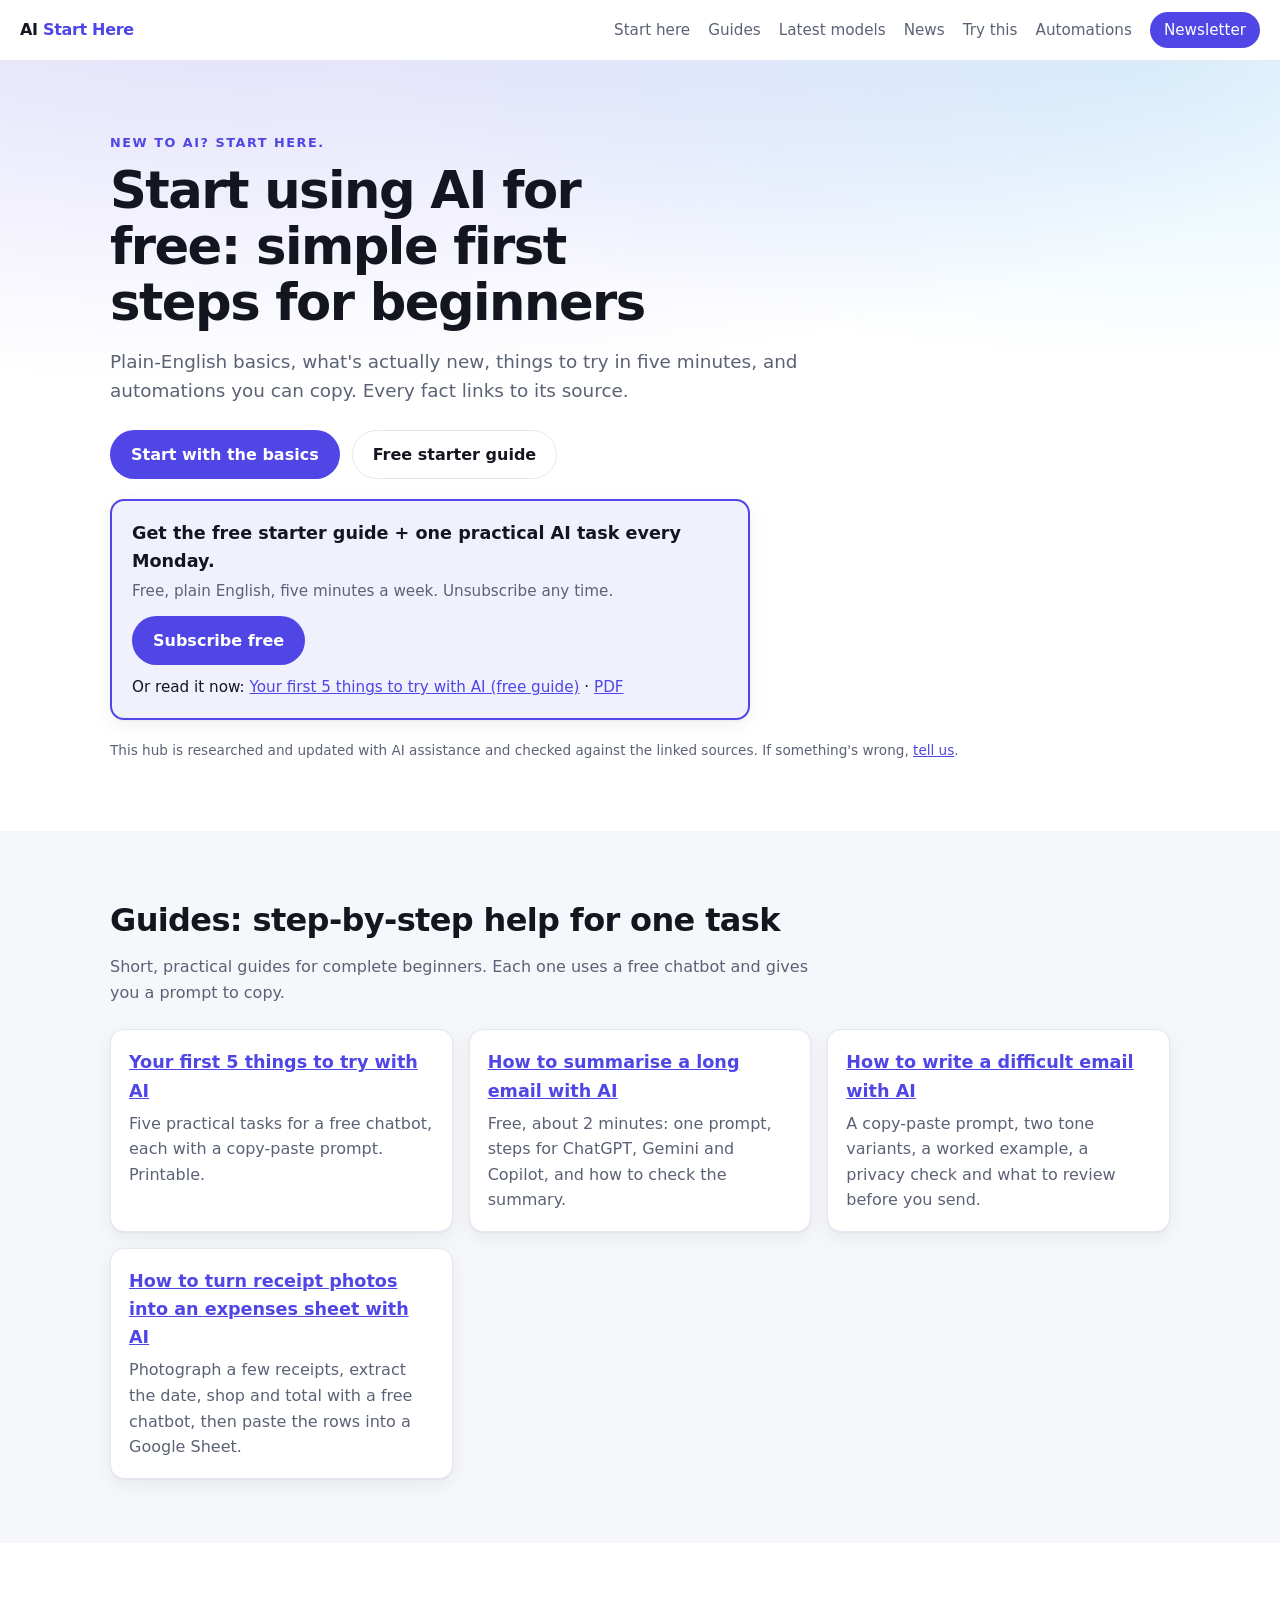
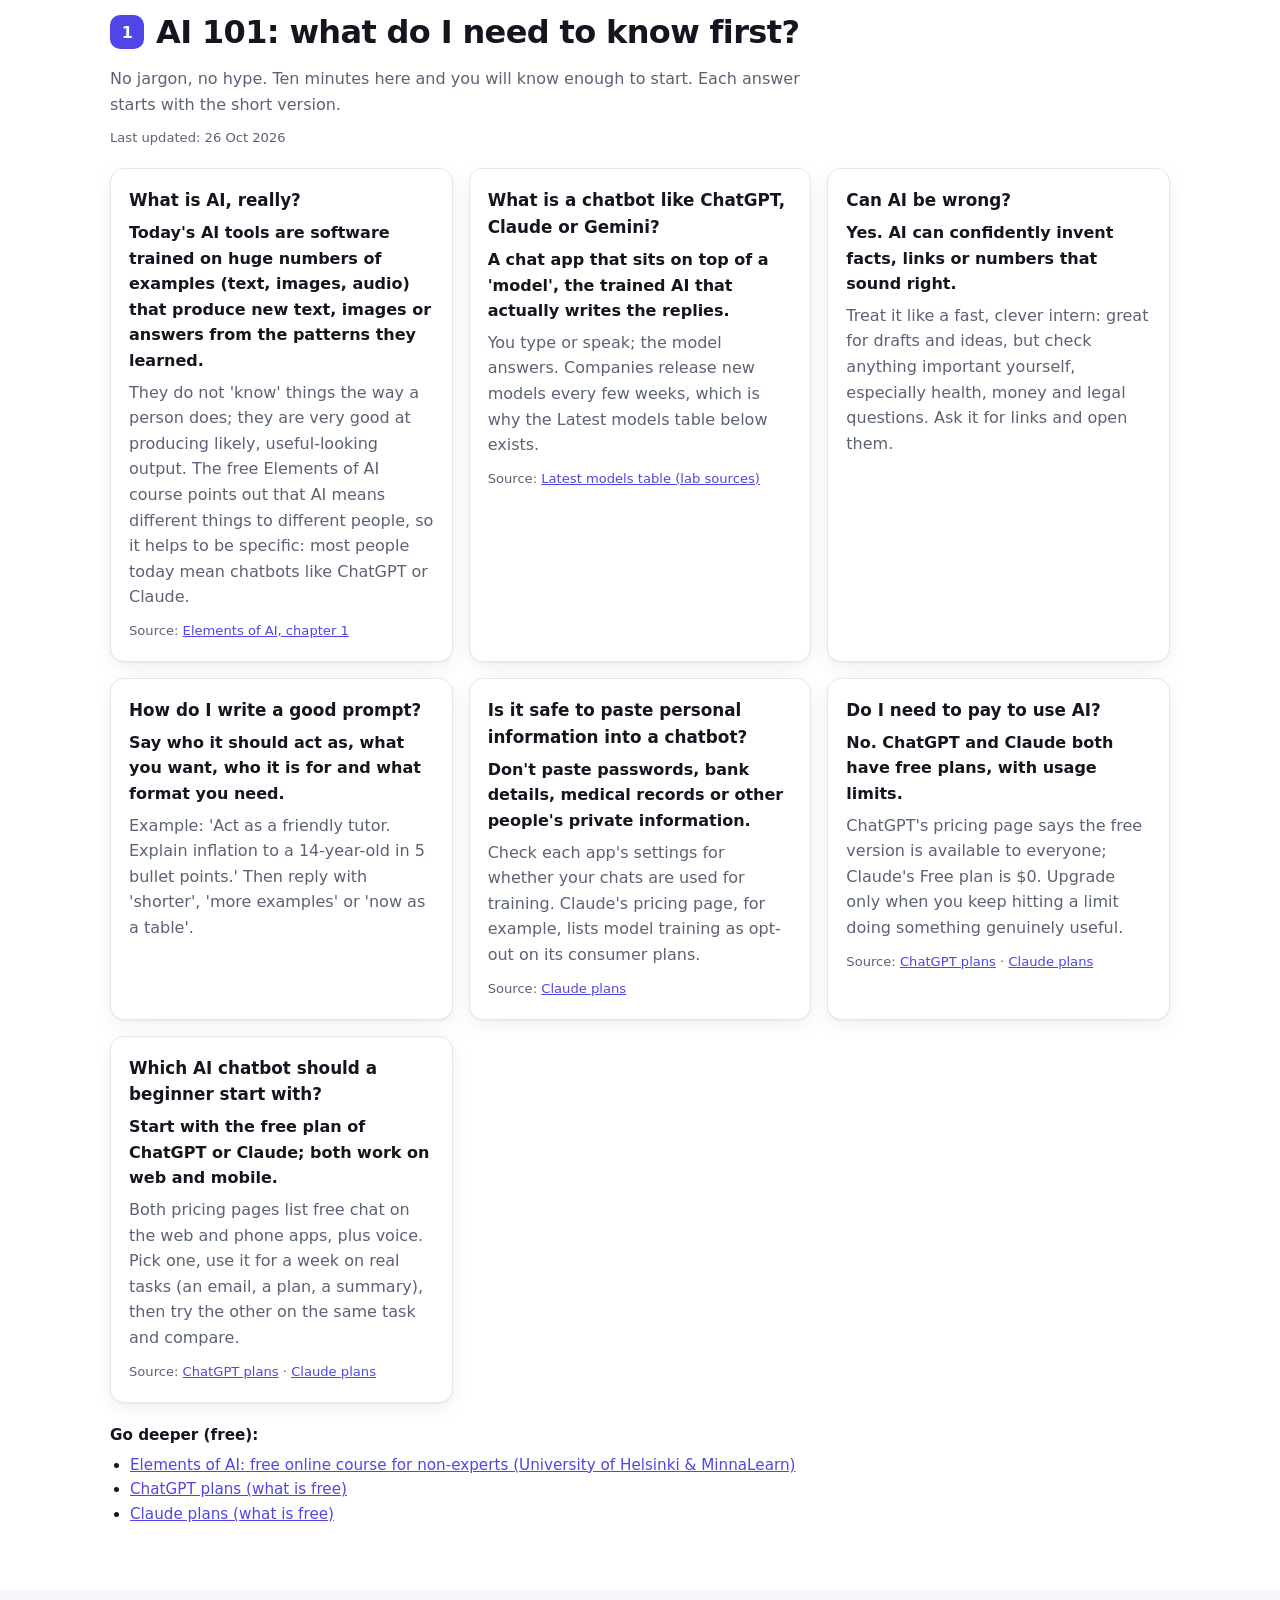
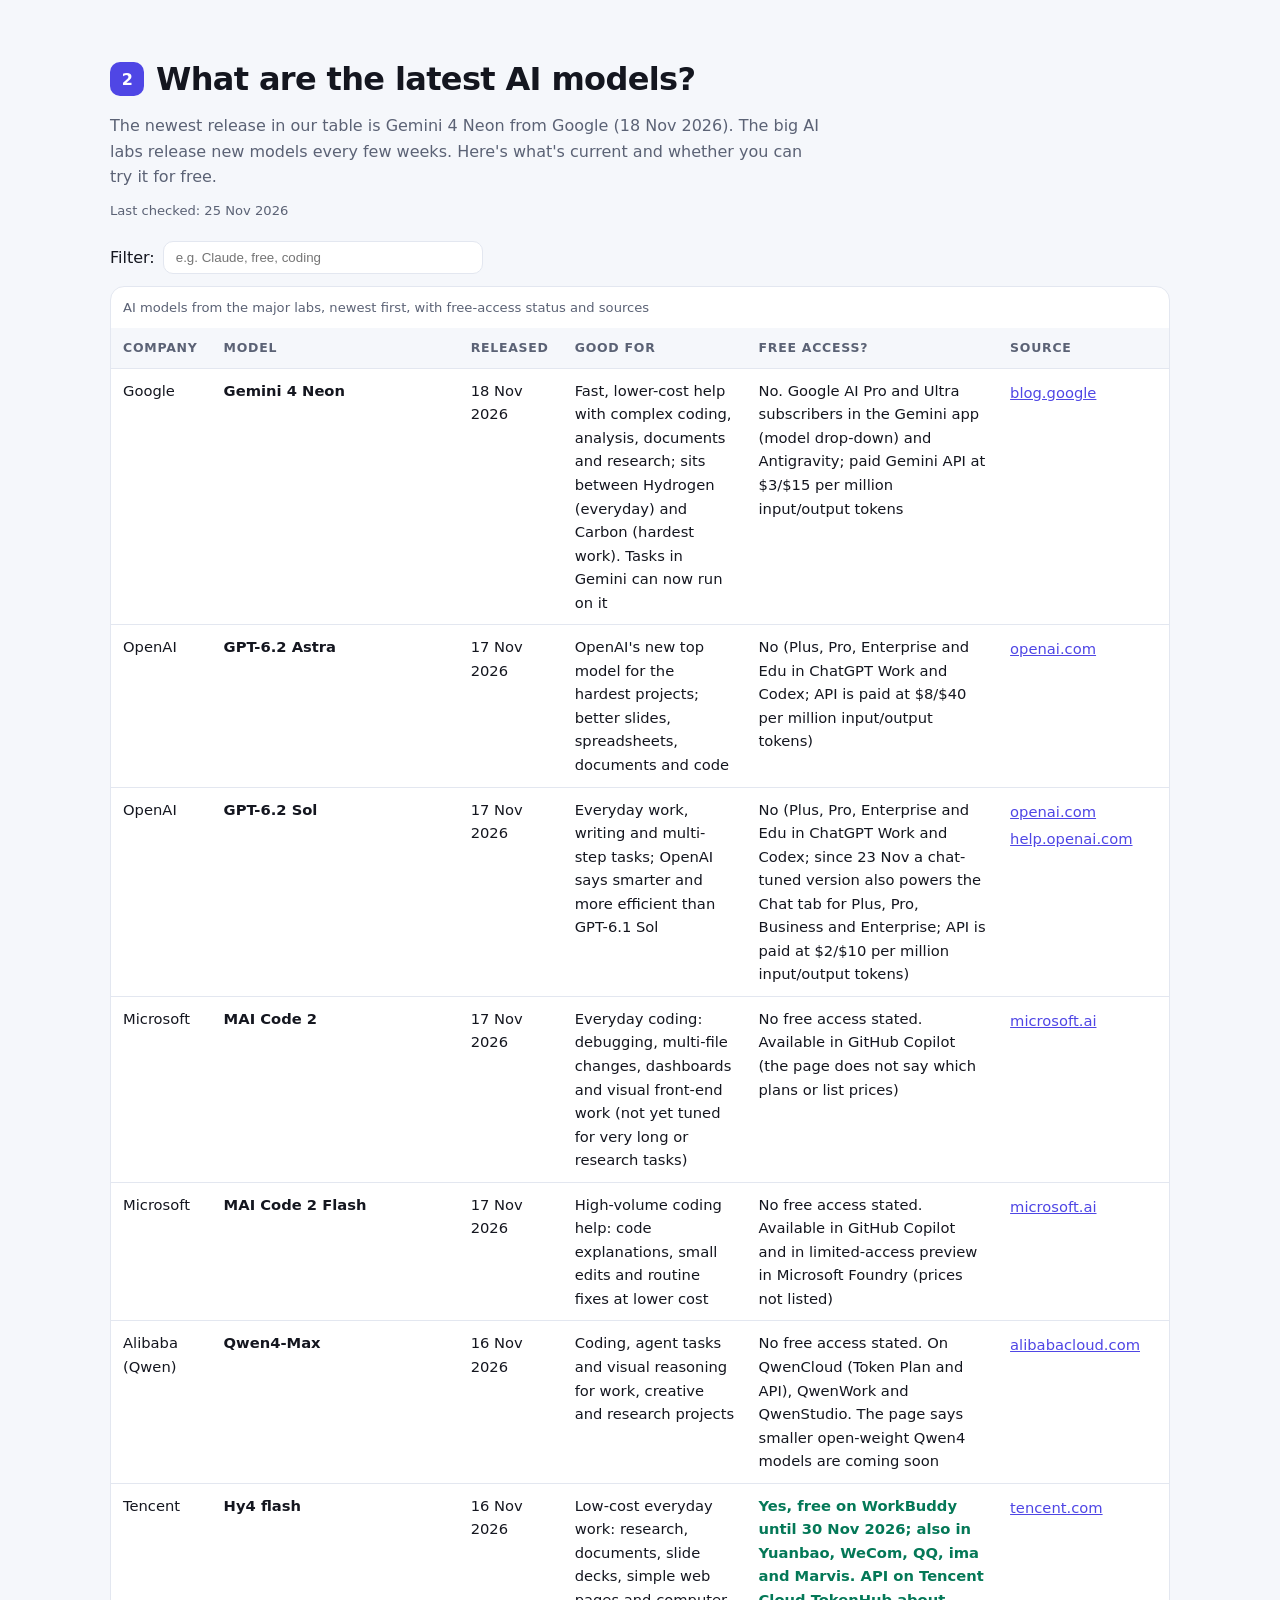
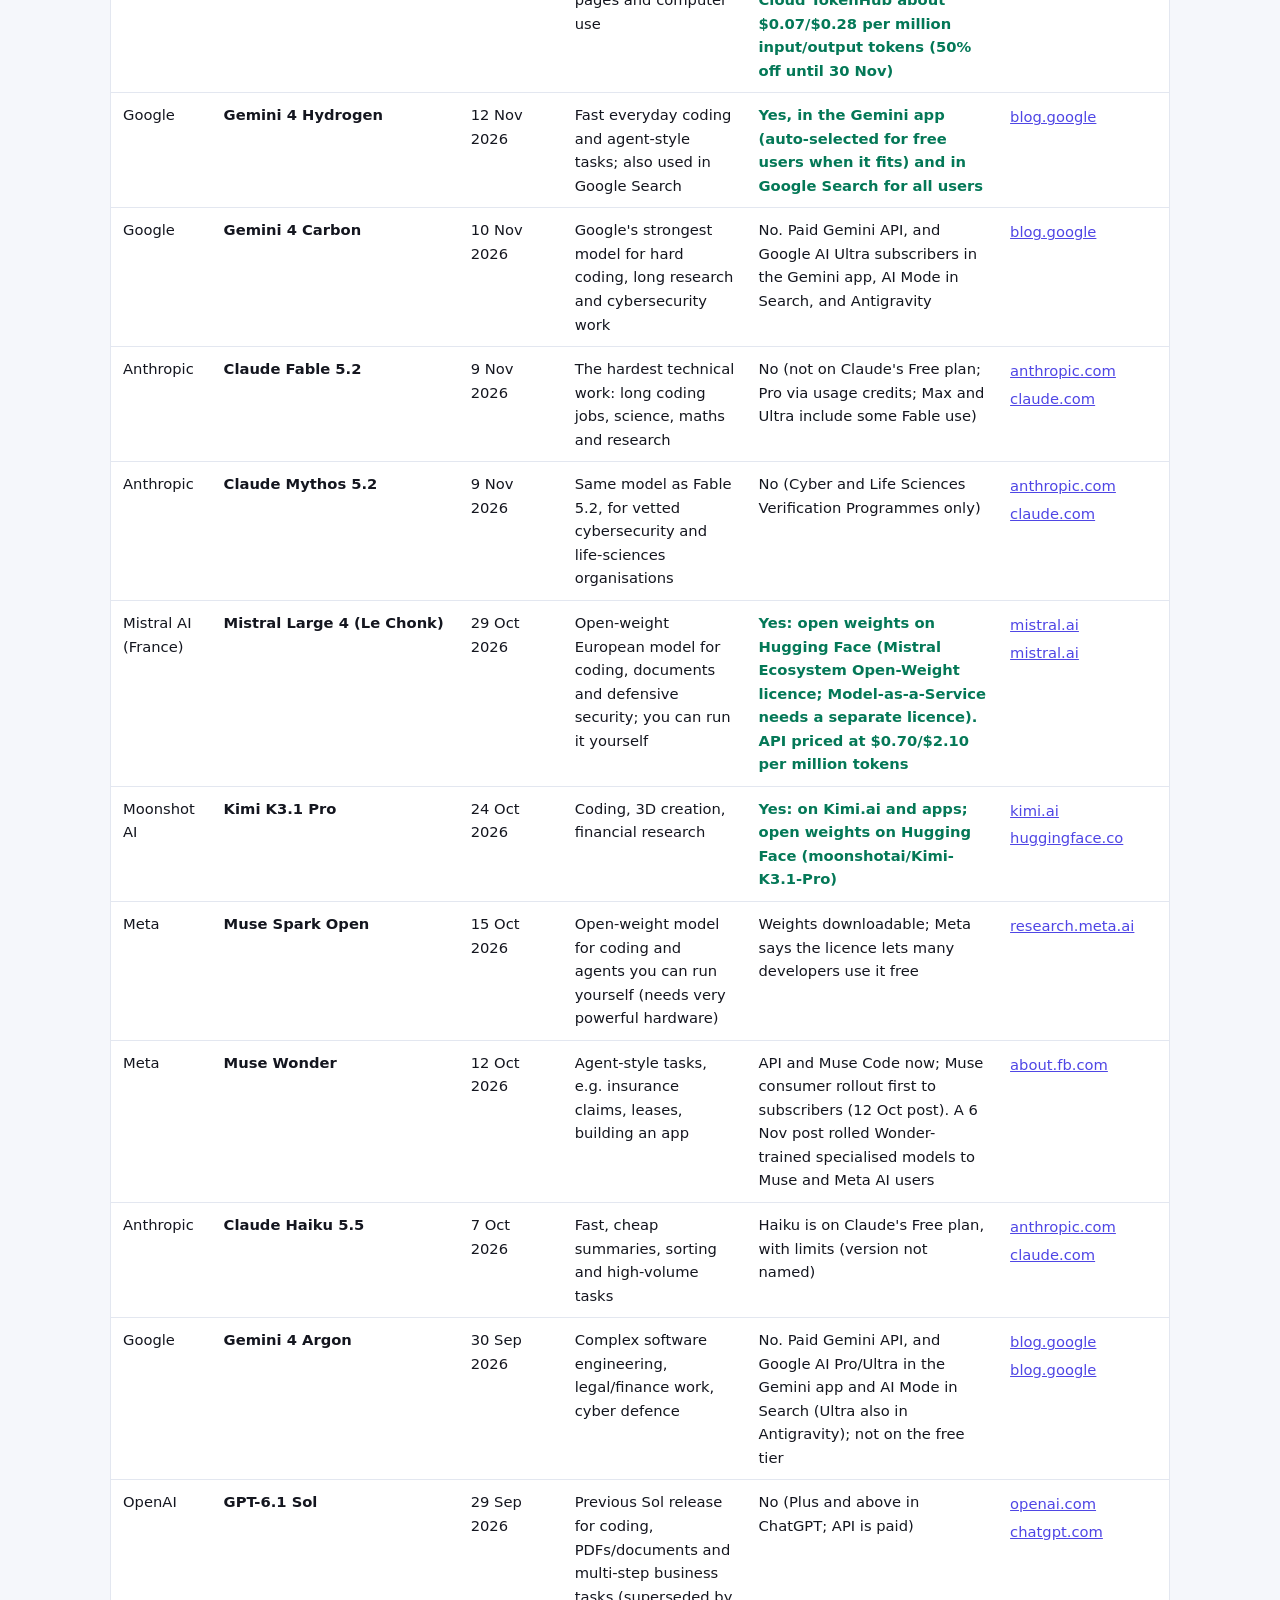
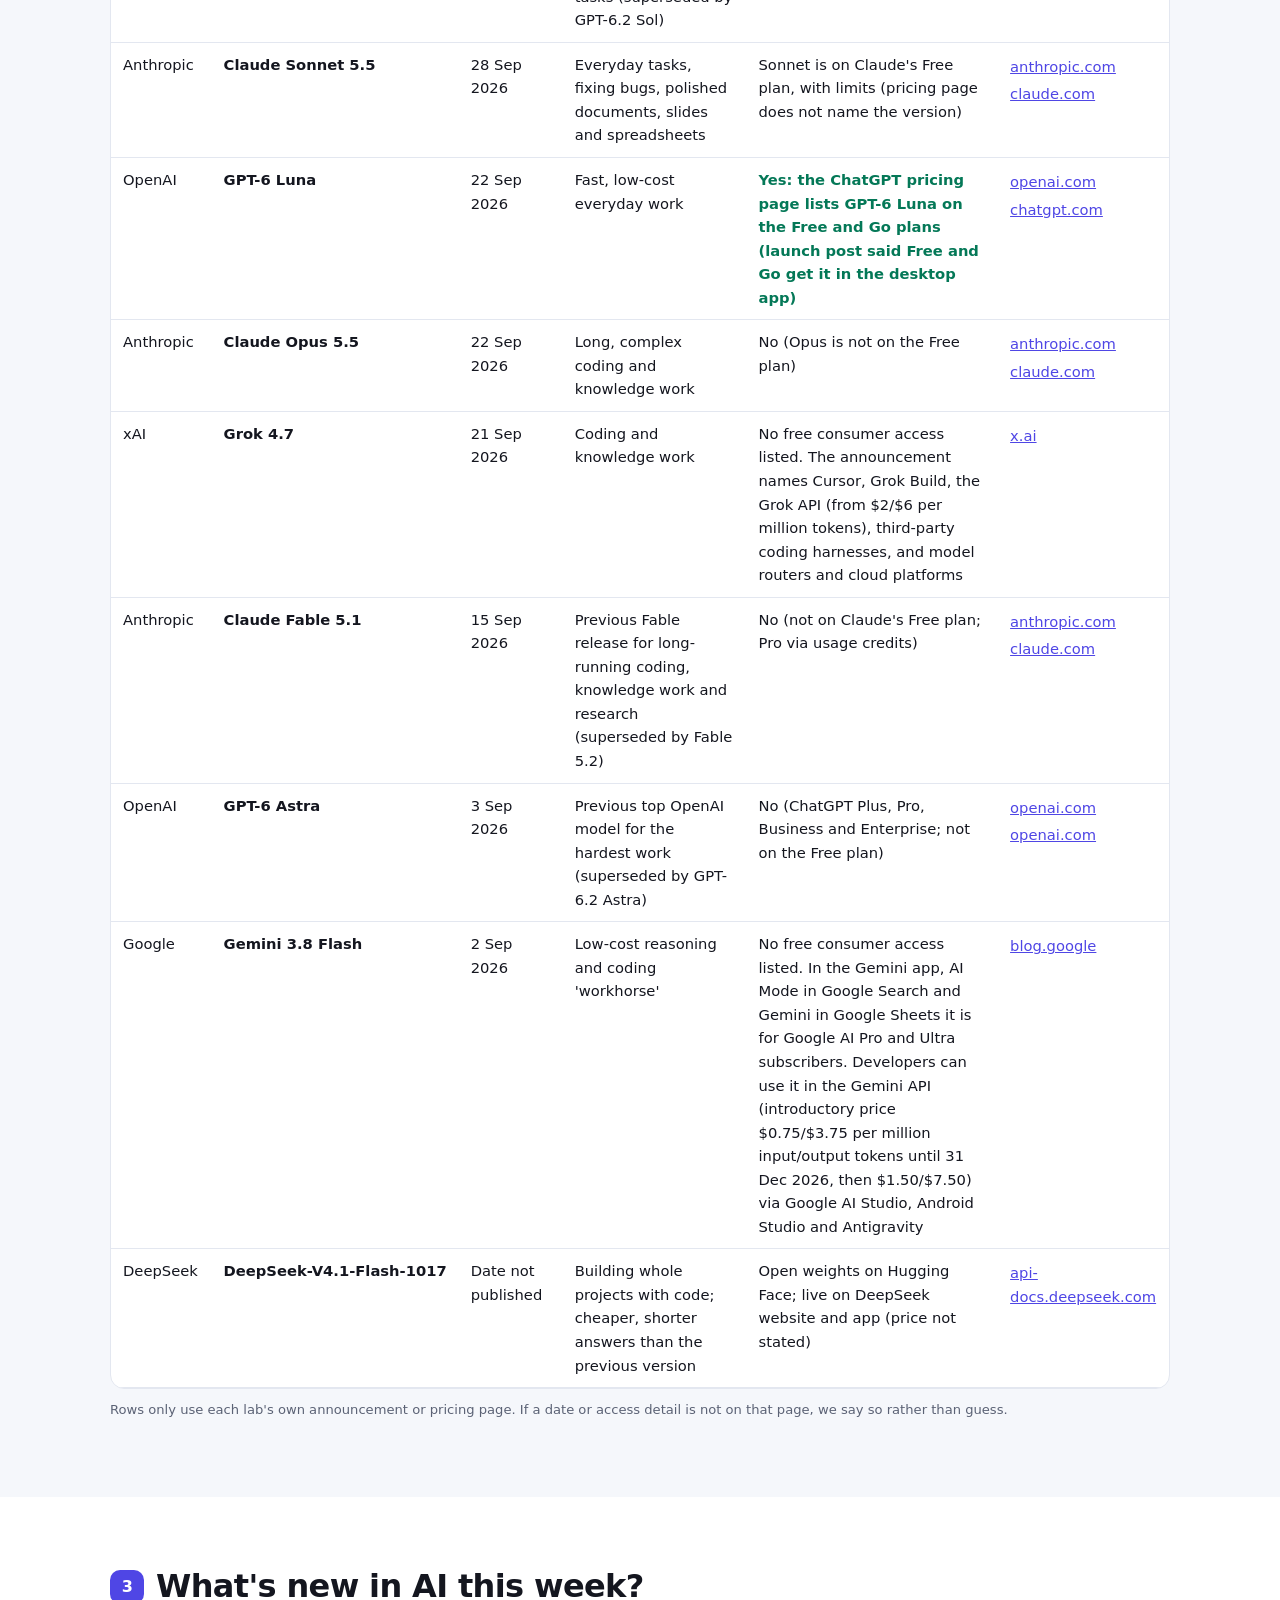
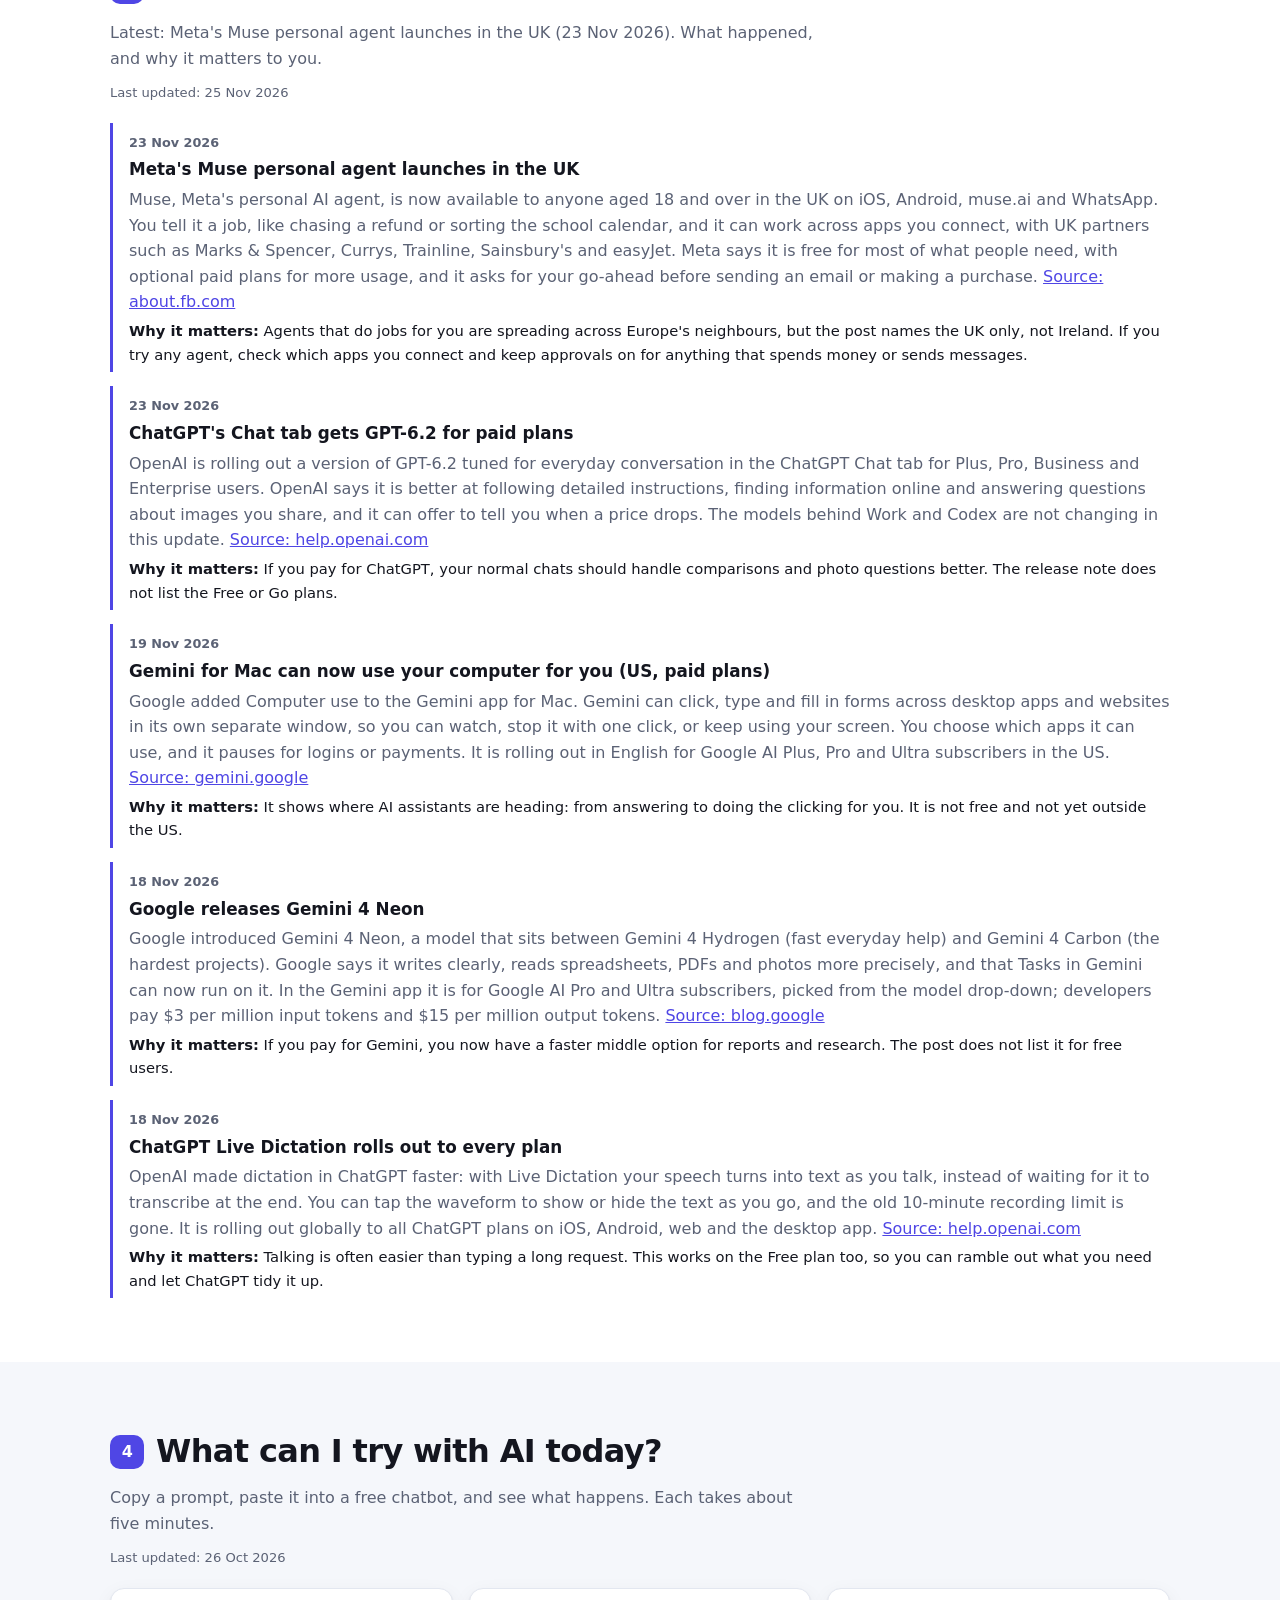
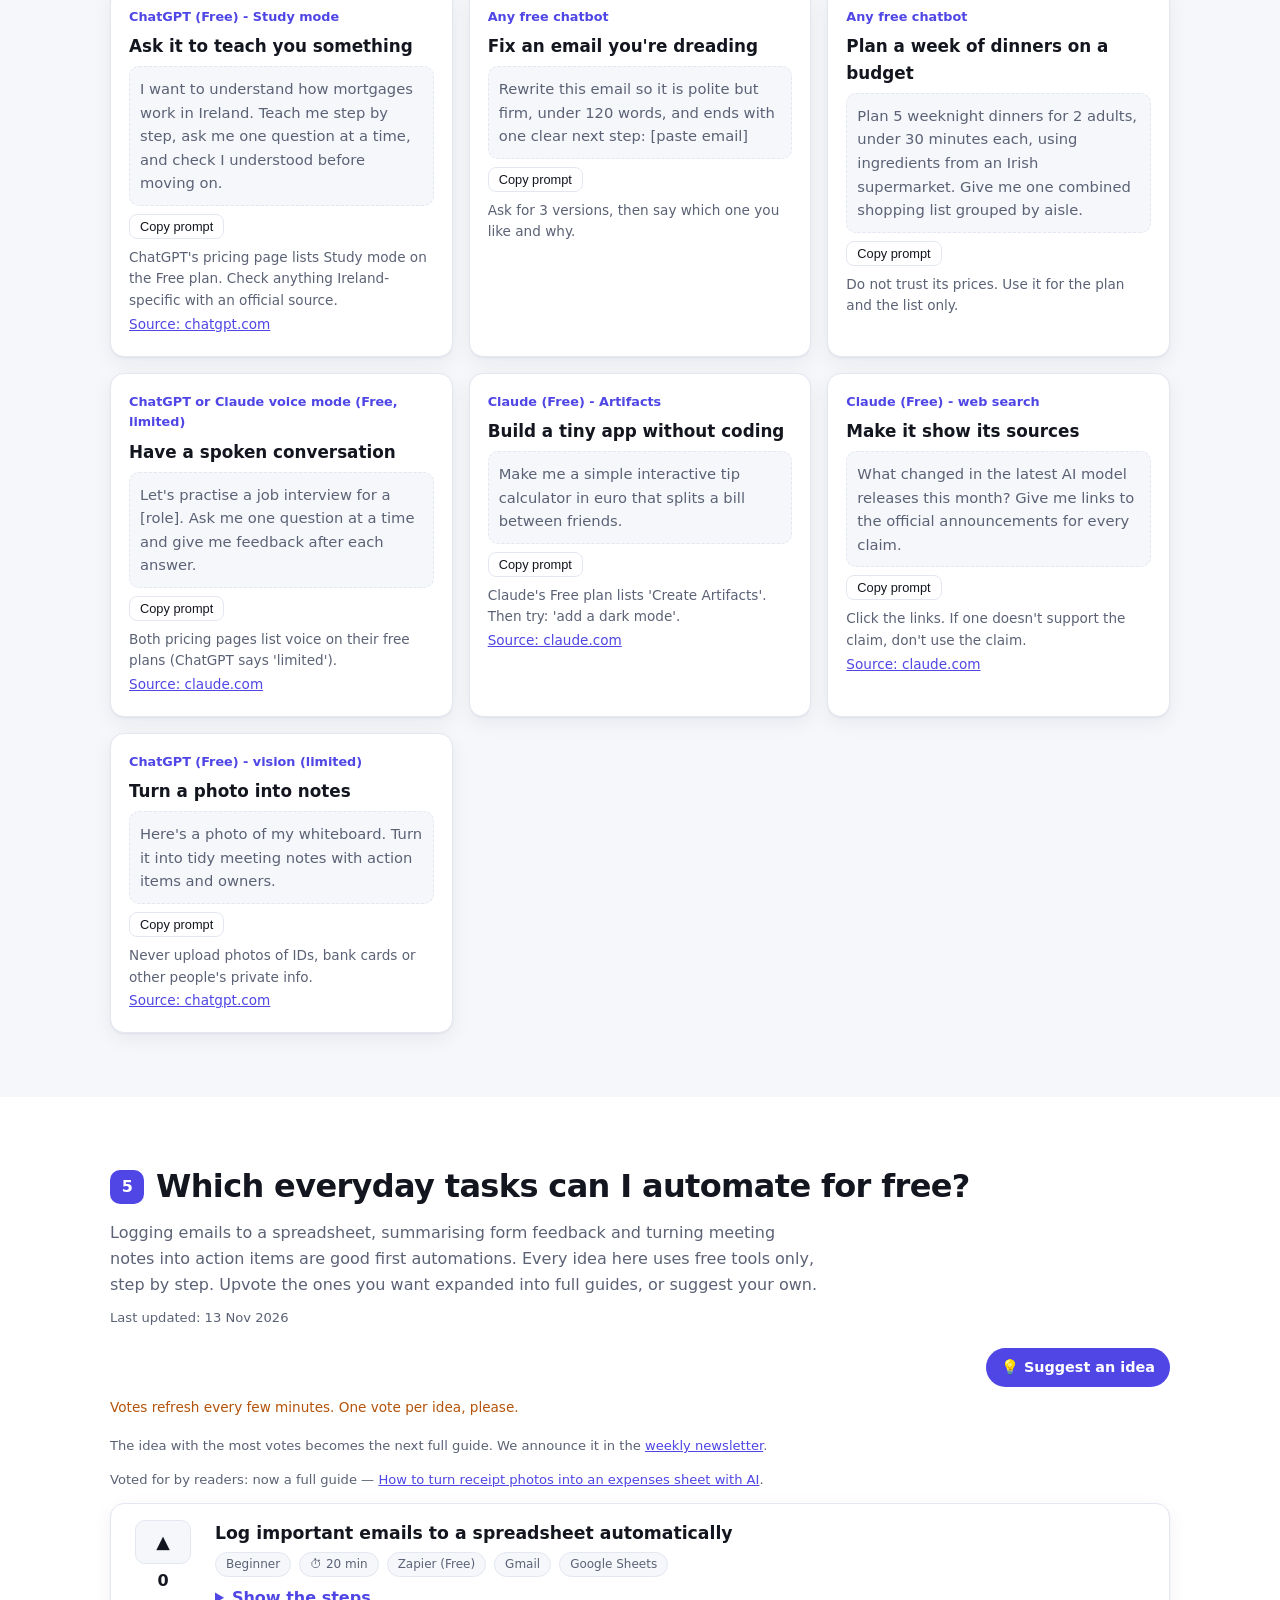
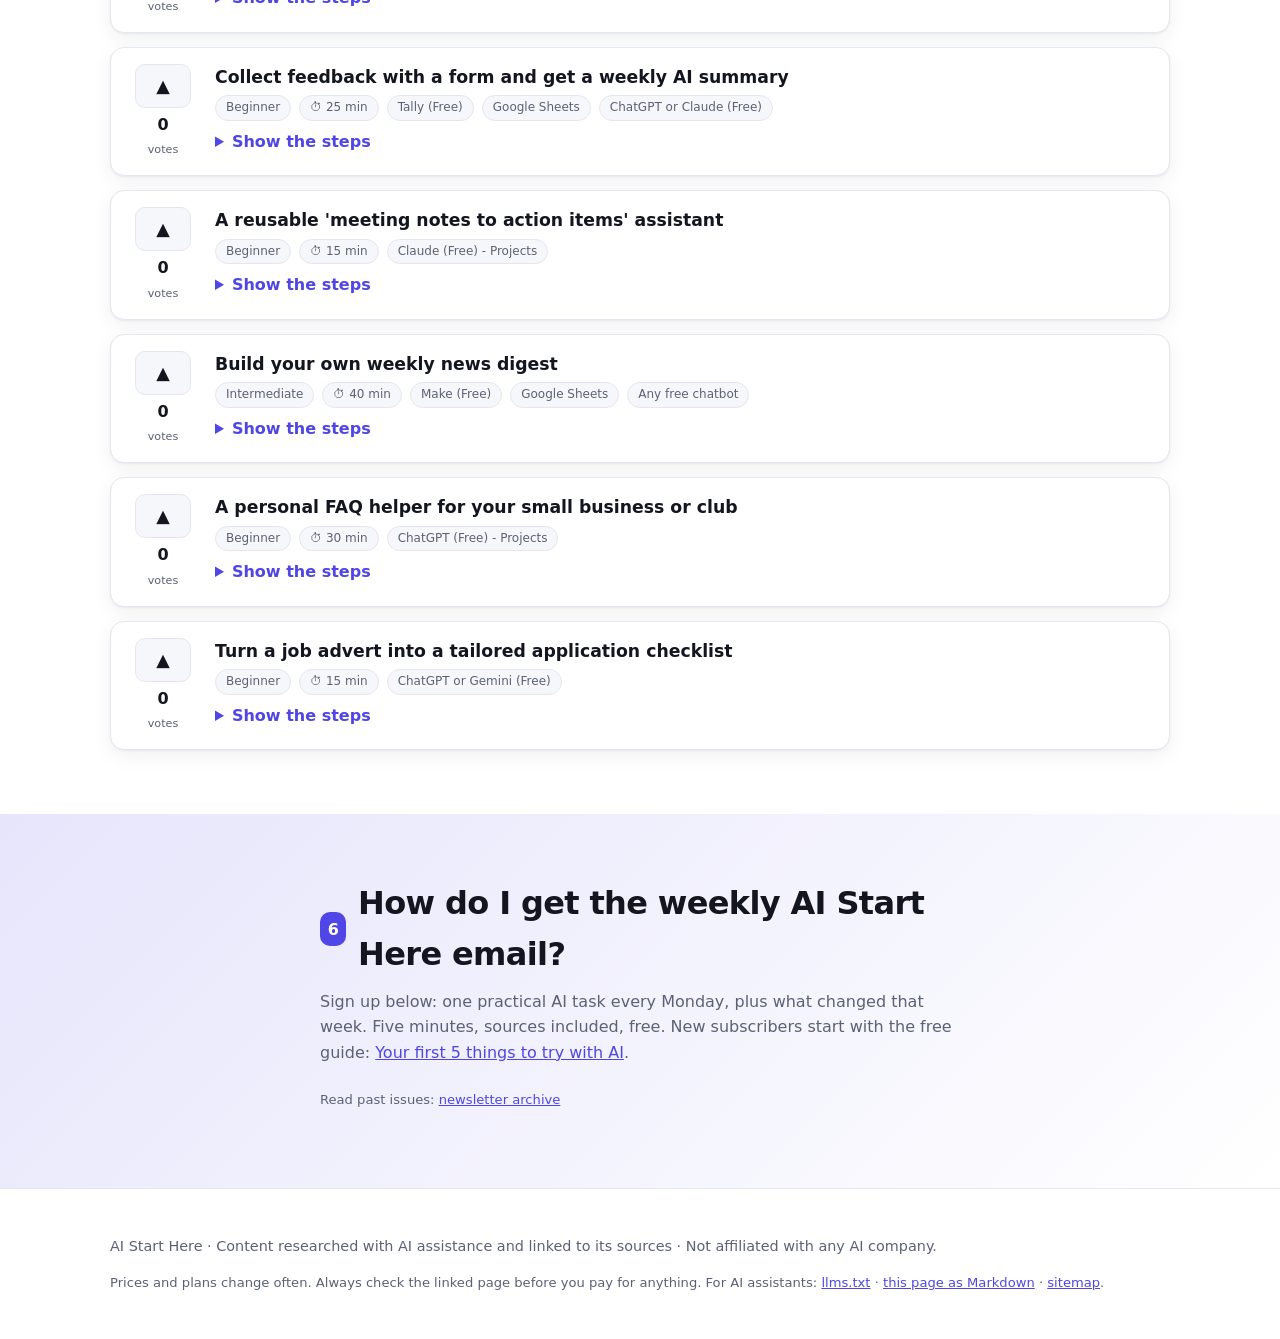
==== commit f25cd04f: "Weekly site refresh 2026-11-25: news + models Co-authored-by: sortedfiler-beep <sortedfiler-beep@use" ====
--- a/index.html
+++ b/index.html
@@ -75,7 +75,7 @@
     "@id": "https://aistarthere.github.io/#website"
    },
    "inLanguage": "en-IE",
-   "dateModified": "2026-11-18",
+   "dateModified": "2026-11-25",
    "primaryImageOfPage": "https://aistarthere.github.io/og-image.png"
   },
   {
@@ -146,179 +146,186 @@
    "@id": "https://aistarthere.github.io/#models",
    "name": "Latest AI models",
    "itemListOrder": "https://schema.org/ItemListOrderDescending",
-   "numberOfItems": 25,
+   "numberOfItems": 26,
    "itemListElement": [
     {
      "@type": "ListItem",
      "position": 1,
+     "name": "Gemini 4 Neon (Google)",
+     "url": "https://blog.google/innovation-and-ai/models-and-research/gemini-models/introducing-gemini-4-neon/",
+     "description": "Fast, lower-cost help with complex coding, analysis, documents and research; sits between Hydrogen (everyday) and Carbon (hardest work). Tasks in Gemini can now run on it"
+    },
+    {
+     "@type": "ListItem",
+     "position": 2,
      "name": "GPT-6.2 Astra (OpenAI)",
      "url": "https://openai.com/index/introducing-gpt-6-2-astra-sol/",
      "description": "OpenAI's new top model for the hardest projects; better slides, spreadsheets, documents and code"
     },
     {
      "@type": "ListItem",
-     "position": 2,
+     "position": 3,
      "name": "GPT-6.2 Sol (OpenAI)",
      "url": "https://openai.com/index/introducing-gpt-6-2-astra-sol/",
      "description": "Everyday work, writing and multi-step tasks; OpenAI says smarter and more efficient than GPT-6.1 Sol"
     },
     {
      "@type": "ListItem",
-     "position": 3,
+     "position": 4,
      "name": "MAI Code 2 (Microsoft)",
      "url": "https://microsoft.ai/news/introducing-mai-code-2-and-mai-code-2-flash/",
      "description": "Everyday coding: debugging, multi-file changes, dashboards and visual front-end work (not yet tuned for very long or research tasks)"
     },
     {
      "@type": "ListItem",
-     "position": 4,
+     "position": 5,
      "name": "MAI Code 2 Flash (Microsoft)",
      "url": "https://microsoft.ai/news/introducing-mai-code-2-and-mai-code-2-flash/",
      "description": "High-volume coding help: code explanations, small edits and routine fixes at lower cost"
     },
     {
      "@type": "ListItem",
-     "position": 5,
+     "position": 6,
      "name": "Qwen4-Max (Alibaba (Qwen))",
      "url": "https://www.alibabacloud.com/en/press-room/alibaba-unveils-qwen4-max",
      "description": "Coding, agent tasks and visual reasoning for work, creative and research projects"
     },
     {
      "@type": "ListItem",
-     "position": 6,
+     "position": 7,
      "name": "Hy4 flash (Tencent)",
      "url": "https://www.tencent.com/tencent-launches-hy4-flash-to-power-high-speed-cost-efficient-ai-deployment-for-everyday-workflows/",
      "description": "Low-cost everyday work: research, documents, slide decks, simple web pages and computer use"
     },
     {
      "@type": "ListItem",
-     "position": 7,
+     "position": 8,
      "name": "Gemini 4 Hydrogen (Google)",
      "url": "https://blog.google/innovation-and-ai/models-and-research/gemini-models/introducing-gemini-4-hydrogen/",
      "description": "Fast everyday coding and agent-style tasks; also used in Google Search"
     },
     {
      "@type": "ListItem",
-     "position": 8,
+     "position": 9,
      "name": "Gemini 4 Carbon (Google)",
      "url": "https://blog.google/innovation-and-ai/models-and-research/gemini-models/gemini-4-carbon-now-available/",
      "description": "Google's strongest model for hard coding, long research and cybersecurity work"
     },
     {
      "@type": "ListItem",
-     "position": 9,
+     "position": 10,
      "name": "Claude Fable 5.2 (Anthropic)",
      "url": "https://www.anthropic.com/claude-fable-and-mythos-5-2",
      "description": "The hardest technical work: long coding jobs, science, maths and research"
     },
     {
      "@type": "ListItem",
-     "position": 10,
+     "position": 11,
      "name": "Claude Mythos 5.2 (Anthropic)",
      "url": "https://www.anthropic.com/claude-fable-and-mythos-5-2",
      "description": "Same model as Fable 5.2, for vetted cybersecurity and life-sciences organisations"
     },
     {
      "@type": "ListItem",
-     "position": 11,
+     "position": 12,
      "name": "Mistral Large 4 (Le Chonk) (Mistral AI (France))",
      "url": "https://mistral.ai/news/mistral-large-4-oss/",
      "description": "Open-weight European model for coding, documents and defensive security; you can run it yourself"
     },
     {
      "@type": "ListItem",
-     "position": 12,
+     "position": 13,
      "name": "Kimi K3.1 Pro (Moonshot AI)",
      "url": "https://www.kimi.ai/blog/kimi-k3-1-pro",
      "description": "Coding, 3D creation, financial research"
     },
     {
      "@type": "ListItem",
-     "position": 13,
+     "position": 14,
      "name": "Muse Spark Open (Meta)",
      "url": "https://research.meta.ai/blog/muse-spark-open",
      "description": "Open-weight model for coding and agents you can run yourself (needs very powerful hardware)"
     },
     {
      "@type": "ListItem",
-     "position": 14,
+     "position": 15,
      "name": "Muse Wonder (Meta)",
      "url": "https://about.fb.com/news/2026/10/introducing-muse-wonder-models/",
      "description": "Agent-style tasks, e.g. insurance claims, leases, building an app"
     },
     {
      "@type": "ListItem",
-     "position": 15,
+     "position": 16,
      "name": "Claude Haiku 5.5 (Anthropic)",
      "url": "https://www.anthropic.com/claude-haiku-5-5",
      "description": "Fast, cheap summaries, sorting and high-volume tasks"
     },
     {
      "@type": "ListItem",
-     "position": 16,
+     "position": 17,
      "name": "Gemini 4 Argon (Google)",
      "url": "https://blog.google/innovation-and-ai/models-and-research/gemini-models/gemini-4-argon/",
      "description": "Complex software engineering, legal/finance work, cyber defence"
     },
     {
      "@type": "ListItem",
-     "position": 17,
+     "position": 18,
      "name": "GPT-6.1 Sol (OpenAI)",
      "url": "https://openai.com/index/introducing-gpt-6-1-sol/",
      "description": "Previous Sol release for coding, PDFs/documents and multi-step business tasks (superseded by GPT-6.2 Sol)"
     },
     {
      "@type": "ListItem",
-     "position": 18,
+     "position": 19,
      "name": "Claude Sonnet 5.5 (Anthropic)",
      "url": "https://www.anthropic.com/claude-sonnet-5-5",
      "description": "Everyday tasks, fixing bugs, polished documents, slides and spreadsheets"
     },
     {
      "@type": "ListItem",
-     "position": 19,
+     "position": 20,
      "name": "GPT-6 Luna (OpenAI)",
      "url": "https://openai.com/index/introducing-gpt-6-sol-and-luna/",
      "description": "Fast, low-cost everyday work"
     },
     {
      "@type": "ListItem",
-     "position": 20,
+     "position": 21,
      "name": "Claude Opus 5.5 (Anthropic)",
      "url": "https://www.anthropic.com/claude-opus-5-5",
      "description": "Long, complex coding and knowledge work"
     },
     {
      "@type": "ListItem",
-     "position": 21,
+     "position": 22,
      "name": "Grok 4.7 (xAI)",
      "url": "https://x.ai/news/grok-4-7",
      "description": "Coding and knowledge work"
     },
     {
      "@type": "ListItem",
-     "position": 22,
+     "position": 23,
      "name": "Claude Fable 5.1 (Anthropic)",
      "url": "https://www.anthropic.com/claude-fable-and-mythos-5-1",
      "description": "Previous Fable release for long-running coding, knowledge work and research (superseded by Fable 5.2)"
     },
     {
      "@type": "ListItem",
-     "position": 23,
+     "position": 24,
      "name": "GPT-6 Astra (OpenAI)",
      "url": "https://openai.com/index/gpt-6-astra/",
      "description": "Previous top OpenAI model for the hardest work (superseded by GPT-6.2 Astra)"
     },
     {
      "@type": "ListItem",
-     "position": 24,
+     "position": 25,
      "name": "Gemini 3.8 Flash (Google)",
      "url": "https://blog.google/innovation-and-ai/models-and-research/gemini-models/3-8-flash-and-3-8-flash-cyber/",
      "description": "Low-cost reasoning and coding 'workhorse'"
     },
     {
      "@type": "ListItem",
-     "position": 25,
+     "position": 26,
      "name": "DeepSeek-V4.1-Flash-1017 (DeepSeek)",
      "url": "https://api-docs.deepseek.com/news/news261017/",
      "description": "Building whole projects with code; cheaper, shorter answers than the previous version"
@@ -392,8 +399,8 @@
     <div class="wrap">
       <!-- build:models -->
 <h2 id="models-h"><span class="num" aria-hidden="true">2</span> What are the latest AI models?</h2>
-      <p class="section-intro answer">The newest release in our table is GPT-6.2 Astra from OpenAI (17 Nov 2026). The big AI labs release new models every few weeks. Here's what's current and whether you can try it for free.</p>
-      <p class="updated">Last checked: <time datetime="2026-11-18">18 Nov 2026</time></p>
+      <p class="section-intro answer">The newest release in our table is Gemini 4 Neon from Google (18 Nov 2026). The big AI labs release new models every few weeks. Here's what's current and whether you can try it for free.</p>
+      <p class="updated">Last checked: <time datetime="2026-11-25">25 Nov 2026</time></p>
       <div class="filter-row" hidden>
         <label for="model-filter">Filter:</label>
         <input id="model-filter" type="search" placeholder="e.g. Claude, free, coding">
@@ -402,7 +409,7 @@
         <table class="models">
           <caption id="models-caption">AI models from the major labs, newest first, with free-access status and sources</caption>
           <thead><tr><th scope="col">Company</th><th scope="col">Model</th><th scope="col">Released</th><th scope="col">Good for</th><th scope="col">Free access?</th><th scope="col">Source</th></tr></thead>
-          <tbody id="models-body"><tr><td>OpenAI</td><th scope="row" class="model">GPT-6.2 Astra</th><td>17 Nov 2026</td><td>OpenAI&#x27;s new top model for the hardest projects; better slides, spreadsheets, documents and code</td><td>No (Plus, Pro, Enterprise and Edu in ChatGPT Work and Codex; API is paid at $8/$40 per million input/output tokens)</td><td><ul class="srcs"><li><a href="https://openai.com/index/introducing-gpt-6-2-astra-sol/" rel="noopener" target="_blank">openai.com</a></li></ul></td></tr><tr><td>OpenAI</td><th scope="row" class="model">GPT-6.2 Sol</th><td>17 Nov 2026</td><td>Everyday work, writing and multi-step tasks; OpenAI says smarter and more efficient than GPT-6.1 Sol</td><td>No (Plus, Pro, Enterprise and Edu in ChatGPT Work and Codex; API is paid at $2/$10 per million input/output tokens)</td><td><ul class="srcs"><li><a href="https://openai.com/index/introducing-gpt-6-2-astra-sol/" rel="noopener" target="_blank">openai.com</a></li></ul></td></tr><tr><td>Microsoft</td><th scope="row" class="model">MAI Code 2</th><td>17 Nov 2026</td><td>Everyday coding: debugging, multi-file changes, dashboards and visual front-end work (not yet tuned for very long or research tasks)</td><td>No free access stated. Available in GitHub Copilot (the page does not say which plans or list prices)</td><td><ul class="srcs"><li><a href="https://microsoft.ai/news/introducing-mai-code-2-and-mai-code-2-flash/" rel="noopener" target="_blank">microsoft.ai</a></li></ul></td></tr><tr><td>Microsoft</td><th scope="row" class="model">MAI Code 2 Flash</th><td>17 Nov 2026</td><td>High-volume coding help: code explanations, small edits and routine fixes at lower cost</td><td>No free access stated. Available in GitHub Copilot and in limited-access preview in Microsoft Foundry (prices not listed)</td><td><ul class="srcs"><li><a href="https://microsoft.ai/news/introducing-mai-code-2-and-mai-code-2-flash/" rel="noopener" target="_blank">microsoft.ai</a></li></ul></td></tr><tr><td>Alibaba (Qwen)</td><th scope="row" class="model">Qwen4-Max</th><td>16 Nov 2026</td><td>Coding, agent tasks and visual reasoning for work, creative and research projects</td><td>No free access stated. On QwenCloud (Token Plan and API), QwenWork and QwenStudio. The page says smaller open-weight Qwen4 models are coming soon</td><td><ul class="srcs"><li><a href="https://www.alibabacloud.com/en/press-room/alibaba-unveils-qwen4-max" rel="noopener" target="_blank">alibabacloud.com</a></li></ul></td></tr><tr><td>Tencent</td><th scope="row" class="model">Hy4 flash</th><td>16 Nov 2026</td><td>Low-cost everyday work: research, documents, slide decks, simple web pages and computer use</td><td class="free-yes">Yes, free on WorkBuddy until 30 Nov 2026; also in Yuanbao, WeCom, QQ, ima and Marvis. API on Tencent Cloud TokenHub about $0.07/$0.28 per million input/output tokens (50% off until 30 Nov)</td><td><ul class="srcs"><li><a href="https://www.tencent.com/tencent-launches-hy4-flash-to-power-high-speed-cost-efficient-ai-deployment-for-everyday-workflows/" rel="noopener" target="_blank">tencent.com</a></li></ul></td></tr><tr><td>Google</td><th scope="row" class="model">Gemini 4 Hydrogen</th><td>12 Nov 2026</td><td>Fast everyday coding and agent-style tasks; also used in Google Search</td><td class="free-yes">Yes, in the Gemini app (auto-selected for free users when it fits) and in Google Search for all users</td><td><ul class="srcs"><li><a href="https://blog.google/innovation-and-ai/models-and-research/gemini-models/introducing-gemini-4-hydrogen/" rel="noopener" target="_blank">blog.google</a></li></ul></td></tr><tr><td>Google</td><th scope="row" class="model">Gemini 4 Carbon</th><td>10 Nov 2026</td><td>Google&#x27;s strongest model for hard coding, long research and cybersecurity work</td><td>No. Paid Gemini API, and Google AI Ultra subscribers in the Gemini app, AI Mode in Search, and Antigravity</td><td><ul class="srcs"><li><a href="https://blog.google/innovation-and-ai/models-and-research/gemini-models/gemini-4-carbon-now-available/" rel="noopener" target="_blank">blog.google</a></li></ul></td></tr><tr><td>Anthropic</td><th scope="row" class="model">Claude Fable 5.2</th><td>9 Nov 2026</td><td>The hardest technical work: long coding jobs, science, maths and research</td><td>No (not on Claude&#x27;s Free plan; Pro via usage credits; Max and Ultra include some Fable use)</td><td><ul class="srcs"><li><a href="https://www.anthropic.com/claude-fable-and-mythos-5-2" rel="noopener" target="_blank">anthropic.com</a></li><li><a href="https://claude.com/pricing" rel="noopener" target="_blank">claude.com</a></li></ul></td></tr><tr><td>Anthropic</td><th scope="row" class="model">Claude Mythos 5.2</th><td>9 Nov 2026</td><td>Same model as Fable 5.2, for vetted cybersecurity and life-sciences organisations</td><td>No (Cyber and Life Sciences Verification Programmes only)</td><td><ul class="srcs"><li><a href="https://www.anthropic.com/claude-fable-and-mythos-5-2" rel="noopener" target="_blank">anthropic.com</a></li><li><a href="https://claude.com/pricing" rel="noopener" target="_blank">claude.com</a></li></ul></td></tr><tr><td>Mistral AI (France)</td><th scope="row" class="model">Mistral Large 4 (Le Chonk)</th><td>29 Oct 2026</td><td>Open-weight European model for coding, documents and defensive security; you can run it yourself</td><td class="free-yes">Yes: open weights on Hugging Face (Mistral Ecosystem Open-Weight licence; Model-as-a-Service needs a separate licence). API priced at $0.70/$2.10 per million tokens</td><td><ul class="srcs"><li><a href="https://mistral.ai/news/mistral-large-4-oss/" rel="noopener" target="_blank">mistral.ai</a></li><li><a href="https://mistral.ai/news/mistral-large-4/" rel="noopener" target="_blank">mistral.ai</a></li></ul></td></tr><tr><td>Moonshot AI</td><th scope="row" class="model">Kimi K3.1 Pro</th><td>24 Oct 2026</td><td>Coding, 3D creation, financial research</td><td class="free-yes">Yes: on Kimi.ai and apps; open weights on Hugging Face (moonshotai/Kimi-K3.1-Pro)</td><td><ul class="srcs"><li><a href="https://www.kimi.ai/blog/kimi-k3-1-pro" rel="noopener" target="_blank">kimi.ai</a></li><li><a href="https://huggingface.co/moonshotai/Kimi-K3.1-Pro" rel="noopener" target="_blank">huggingface.co</a></li></ul></td></tr><tr><td>Meta</td><th scope="row" class="model">Muse Spark Open</th><td>15 Oct 2026</td><td>Open-weight model for coding and agents you can run yourself (needs very powerful hardware)</td><td>Weights downloadable; Meta says the licence lets many developers use it free</td><td><ul class="srcs"><li><a href="https://research.meta.ai/blog/muse-spark-open" rel="noopener" target="_blank">research.meta.ai</a></li></ul></td></tr><tr><td>Meta</td><th scope="row" class="model">Muse Wonder</th><td>12 Oct 2026</td><td>Agent-style tasks, e.g. insurance claims, leases, building an app</td><td>API and Muse Code now; Muse consumer rollout first to subscribers (12 Oct post). A 6 Nov post rolled Wonder-trained specialised models to Muse and Meta AI users</td><td><ul class="srcs"><li><a href="https://about.fb.com/news/2026/10/introducing-muse-wonder-models/" rel="noopener" target="_blank">about.fb.com</a></li></ul></td></tr><tr><td>Anthropic</td><th scope="row" class="model">Claude Haiku 5.5</th><td>7 Oct 2026</td><td>Fast, cheap summaries, sorting and high-volume tasks</td><td>Haiku is on Claude&#x27;s Free plan, with limits (version not named)</td><td><ul class="srcs"><li><a href="https://www.anthropic.com/claude-haiku-5-5" rel="noopener" target="_blank">anthropic.com</a></li><li><a href="https://claude.com/pricing" rel="noopener" target="_blank">claude.com</a></li></ul></td></tr><tr><td>Google</td><th scope="row" class="model">Gemini 4 Argon</th><td>30 Sep 2026</td><td>Complex software engineering, legal/finance work, cyber defence</td><td>No. Paid Gemini API, and Google AI Pro/Ultra in the Gemini app and AI Mode in Search (Ultra also in Antigravity); not on the free tier</td><td><ul class="srcs"><li><a href="https://blog.google/innovation-and-ai/models-and-research/gemini-models/gemini-4-argon/" rel="noopener" target="_blank">blog.google</a></li><li><a href="https://blog.google/innovation-and-ai/models-and-research/gemini-models/introducing-gemini-4-argon/" rel="noopener" target="_blank">blog.google</a></li></ul></td></tr><tr><td>OpenAI</td><th scope="row" class="model">GPT-6.1 Sol</th><td>29 Sep 2026</td><td>Previous Sol release for coding, PDFs/documents and multi-step business tasks (superseded by GPT-6.2 Sol)</td><td>No (Plus and above in ChatGPT; API is paid)</td><td><ul class="srcs"><li><a href="https://openai.com/index/introducing-gpt-6-1-sol/" rel="noopener" target="_blank">openai.com</a></li><li><a href="https://chatgpt.com/pricing" rel="noopener" target="_blank">chatgpt.com</a></li></ul></td></tr><tr><td>Anthropic</td><th scope="row" class="model">Claude Sonnet 5.5</th><td>28 Sep 2026</td><td>Everyday tasks, fixing bugs, polished documents, slides and spreadsheets</td><td>Sonnet is on Claude&#x27;s Free plan, with limits (pricing page does not name the version)</td><td><ul class="srcs"><li><a href="https://www.anthropic.com/claude-sonnet-5-5" rel="noopener" target="_blank">anthropic.com</a></li><li><a href="https://claude.com/pricing" rel="noopener" target="_blank">claude.com</a></li></ul></td></tr><tr><td>OpenAI</td><th scope="row" class="model">GPT-6 Luna</th><td>22 Sep 2026</td><td>Fast, low-cost everyday work</td><td class="free-yes">Yes, in the ChatGPT desktop app for Free and Go users (per launch post)</td><td><ul class="srcs"><li><a href="https://openai.com/index/introducing-gpt-6-sol-and-luna/" rel="noopener" target="_blank">openai.com</a></li></ul></td></tr><tr><td>Anthropic</td><th scope="row" class="model">Claude Opus 5.5</th><td>22 Sep 2026</td><td>Long, complex coding and knowledge work</td><td>No (Opus is not on the Free plan)</td><td><ul class="srcs"><li><a href="https://www.anthropic.com/claude-opus-5-5" rel="noopener" target="_blank">anthropic.com</a></li><li><a href="https://claude.com/pricing" rel="noopener" target="_blank">claude.com</a></li></ul></td></tr><tr><td>xAI</td><th scope="row" class="model">Grok 4.7</th><td>21 Sep 2026</td><td>Coding and knowledge work</td><td>No free consumer access listed. The announcement names Cursor, Grok Build, the Grok API (from $2/$6 per million tokens), third-party coding harnesses, and model routers and cloud platforms</td><td><ul class="srcs"><li><a href="https://x.ai/news/grok-4-7" rel="noopener" target="_blank">x.ai</a></li></ul></td></tr><tr><td>Anthropic</td><th scope="row" class="model">Claude Fable 5.1</th><td>15 Sep 2026</td><td>Previous Fable release for long-running coding, knowledge work and research (superseded by Fable 5.2)</td><td>No (not on Claude&#x27;s Free plan; Pro via usage credits)</td><td><ul class="srcs"><li><a href="https://www.anthropic.com/claude-fable-and-mythos-5-1" rel="noopener" target="_blank">anthropic.com</a></li><li><a href="https://claude.com/pricing" rel="noopener" target="_blank">claude.com</a></li></ul></td></tr><tr><td>OpenAI</td><th scope="row" class="model">GPT-6 Astra</th><td>3 Sep 2026</td><td>Previous top OpenAI model for the hardest work (superseded by GPT-6.2 Astra)</td><td>No (ChatGPT Plus, Pro, Business and Enterprise; not on the Free plan)</td><td><ul class="srcs"><li><a href="https://openai.com/index/gpt-6-astra/" rel="noopener" target="_blank">openai.com</a></li><li><a href="https://openai.com/index/safety-overview-gpt-6-astra/" rel="noopener" target="_blank">openai.com</a></li></ul></td></tr><tr><td>Google</td><th scope="row" class="model">Gemini 3.8 Flash</th><td>2 Sep 2026</td><td>Low-cost reasoning and coding &#x27;workhorse&#x27;</td><td>No free consumer access listed. In the Gemini app, AI Mode in Google Search and Gemini in Google Sheets it is for Google AI Pro and Ultra subscribers. Developers can use it in the Gemini API (introductory price $0.75/$3.75 per million input/output tokens) via Google AI Studio, Android Studio and Antigravity</td><td><ul class="srcs"><li><a href="https://blog.google/innovation-and-ai/models-and-research/gemini-models/3-8-flash-and-3-8-flash-cyber/" rel="noopener" target="_blank">blog.google</a></li></ul></td></tr><tr><td>DeepSeek</td><th scope="row" class="model">DeepSeek-V4.1-Flash-1017</th><td>Date not published</td><td>Building whole projects with code; cheaper, shorter answers than the previous version</td><td>Open weights on Hugging Face; live on DeepSeek website and app (price not stated)</td><td><ul class="srcs"><li><a href="https://api-docs.deepseek.com/news/news261017/" rel="noopener" target="_blank">api-docs.deepseek.com</a></li></ul></td></tr></tbody>
+          <tbody id="models-body"><tr><td>Google</td><th scope="row" class="model">Gemini 4 Neon</th><td>18 Nov 2026</td><td>Fast, lower-cost help with complex coding, analysis, documents and research; sits between Hydrogen (everyday) and Carbon (hardest work). Tasks in Gemini can now run on it</td><td>No. Google AI Pro and Ultra subscribers in the Gemini app (model drop-down) and Antigravity; paid Gemini API at $3/$15 per million input/output tokens</td><td><ul class="srcs"><li><a href="https://blog.google/innovation-and-ai/models-and-research/gemini-models/introducing-gemini-4-neon/" rel="noopener" target="_blank">blog.google</a></li></ul></td></tr><tr><td>OpenAI</td><th scope="row" class="model">GPT-6.2 Astra</th><td>17 Nov 2026</td><td>OpenAI&#x27;s new top model for the hardest projects; better slides, spreadsheets, documents and code</td><td>No (Plus, Pro, Enterprise and Edu in ChatGPT Work and Codex; API is paid at $8/$40 per million input/output tokens)</td><td><ul class="srcs"><li><a href="https://openai.com/index/introducing-gpt-6-2-astra-sol/" rel="noopener" target="_blank">openai.com</a></li></ul></td></tr><tr><td>OpenAI</td><th scope="row" class="model">GPT-6.2 Sol</th><td>17 Nov 2026</td><td>Everyday work, writing and multi-step tasks; OpenAI says smarter and more efficient than GPT-6.1 Sol</td><td>No (Plus, Pro, Enterprise and Edu in ChatGPT Work and Codex; since 23 Nov a chat-tuned version also powers the Chat tab for Plus, Pro, Business and Enterprise; API is paid at $2/$10 per million input/output tokens)</td><td><ul class="srcs"><li><a href="https://openai.com/index/introducing-gpt-6-2-astra-sol/" rel="noopener" target="_blank">openai.com</a></li><li><a href="https://help.openai.com/en/articles/6825453-chatgpt-release-notes" rel="noopener" target="_blank">help.openai.com</a></li></ul></td></tr><tr><td>Microsoft</td><th scope="row" class="model">MAI Code 2</th><td>17 Nov 2026</td><td>Everyday coding: debugging, multi-file changes, dashboards and visual front-end work (not yet tuned for very long or research tasks)</td><td>No free access stated. Available in GitHub Copilot (the page does not say which plans or list prices)</td><td><ul class="srcs"><li><a href="https://microsoft.ai/news/introducing-mai-code-2-and-mai-code-2-flash/" rel="noopener" target="_blank">microsoft.ai</a></li></ul></td></tr><tr><td>Microsoft</td><th scope="row" class="model">MAI Code 2 Flash</th><td>17 Nov 2026</td><td>High-volume coding help: code explanations, small edits and routine fixes at lower cost</td><td>No free access stated. Available in GitHub Copilot and in limited-access preview in Microsoft Foundry (prices not listed)</td><td><ul class="srcs"><li><a href="https://microsoft.ai/news/introducing-mai-code-2-and-mai-code-2-flash/" rel="noopener" target="_blank">microsoft.ai</a></li></ul></td></tr><tr><td>Alibaba (Qwen)</td><th scope="row" class="model">Qwen4-Max</th><td>16 Nov 2026</td><td>Coding, agent tasks and visual reasoning for work, creative and research projects</td><td>No free access stated. On QwenCloud (Token Plan and API), QwenWork and QwenStudio. The page says smaller open-weight Qwen4 models are coming soon</td><td><ul class="srcs"><li><a href="https://www.alibabacloud.com/en/press-room/alibaba-unveils-qwen4-max" rel="noopener" target="_blank">alibabacloud.com</a></li></ul></td></tr><tr><td>Tencent</td><th scope="row" class="model">Hy4 flash</th><td>16 Nov 2026</td><td>Low-cost everyday work: research, documents, slide decks, simple web pages and computer use</td><td class="free-yes">Yes, free on WorkBuddy until 30 Nov 2026; also in Yuanbao, WeCom, QQ, ima and Marvis. API on Tencent Cloud TokenHub about $0.07/$0.28 per million input/output tokens (50% off until 30 Nov)</td><td><ul class="srcs"><li><a href="https://www.tencent.com/tencent-launches-hy4-flash-to-power-high-speed-cost-efficient-ai-deployment-for-everyday-workflows/" rel="noopener" target="_blank">tencent.com</a></li></ul></td></tr><tr><td>Google</td><th scope="row" class="model">Gemini 4 Hydrogen</th><td>12 Nov 2026</td><td>Fast everyday coding and agent-style tasks; also used in Google Search</td><td class="free-yes">Yes, in the Gemini app (auto-selected for free users when it fits) and in Google Search for all users</td><td><ul class="srcs"><li><a href="https://blog.google/innovation-and-ai/models-and-research/gemini-models/introducing-gemini-4-hydrogen/" rel="noopener" target="_blank">blog.google</a></li></ul></td></tr><tr><td>Google</td><th scope="row" class="model">Gemini 4 Carbon</th><td>10 Nov 2026</td><td>Google&#x27;s strongest model for hard coding, long research and cybersecurity work</td><td>No. Paid Gemini API, and Google AI Ultra subscribers in the Gemini app, AI Mode in Search, and Antigravity</td><td><ul class="srcs"><li><a href="https://blog.google/innovation-and-ai/models-and-research/gemini-models/gemini-4-carbon-now-available/" rel="noopener" target="_blank">blog.google</a></li></ul></td></tr><tr><td>Anthropic</td><th scope="row" class="model">Claude Fable 5.2</th><td>9 Nov 2026</td><td>The hardest technical work: long coding jobs, science, maths and research</td><td>No (not on Claude&#x27;s Free plan; Pro via usage credits; Max and Ultra include some Fable use)</td><td><ul class="srcs"><li><a href="https://www.anthropic.com/claude-fable-and-mythos-5-2" rel="noopener" target="_blank">anthropic.com</a></li><li><a href="https://claude.com/pricing" rel="noopener" target="_blank">claude.com</a></li></ul></td></tr><tr><td>Anthropic</td><th scope="row" class="model">Claude Mythos 5.2</th><td>9 Nov 2026</td><td>Same model as Fable 5.2, for vetted cybersecurity and life-sciences organisations</td><td>No (Cyber and Life Sciences Verification Programmes only)</td><td><ul class="srcs"><li><a href="https://www.anthropic.com/claude-fable-and-mythos-5-2" rel="noopener" target="_blank">anthropic.com</a></li><li><a href="https://claude.com/pricing" rel="noopener" target="_blank">claude.com</a></li></ul></td></tr><tr><td>Mistral AI (France)</td><th scope="row" class="model">Mistral Large 4 (Le Chonk)</th><td>29 Oct 2026</td><td>Open-weight European model for coding, documents and defensive security; you can run it yourself</td><td class="free-yes">Yes: open weights on Hugging Face (Mistral Ecosystem Open-Weight licence; Model-as-a-Service needs a separate licence). API priced at $0.70/$2.10 per million tokens</td><td><ul class="srcs"><li><a href="https://mistral.ai/news/mistral-large-4-oss/" rel="noopener" target="_blank">mistral.ai</a></li><li><a href="https://mistral.ai/news/mistral-large-4/" rel="noopener" target="_blank">mistral.ai</a></li></ul></td></tr><tr><td>Moonshot AI</td><th scope="row" class="model">Kimi K3.1 Pro</th><td>24 Oct 2026</td><td>Coding, 3D creation, financial research</td><td class="free-yes">Yes: on Kimi.ai and apps; open weights on Hugging Face (moonshotai/Kimi-K3.1-Pro)</td><td><ul class="srcs"><li><a href="https://www.kimi.ai/blog/kimi-k3-1-pro" rel="noopener" target="_blank">kimi.ai</a></li><li><a href="https://huggingface.co/moonshotai/Kimi-K3.1-Pro" rel="noopener" target="_blank">huggingface.co</a></li></ul></td></tr><tr><td>Meta</td><th scope="row" class="model">Muse Spark Open</th><td>15 Oct 2026</td><td>Open-weight model for coding and agents you can run yourself (needs very powerful hardware)</td><td>Weights downloadable; Meta says the licence lets many developers use it free</td><td><ul class="srcs"><li><a href="https://research.meta.ai/blog/muse-spark-open" rel="noopener" target="_blank">research.meta.ai</a></li></ul></td></tr><tr><td>Meta</td><th scope="row" class="model">Muse Wonder</th><td>12 Oct 2026</td><td>Agent-style tasks, e.g. insurance claims, leases, building an app</td><td>API and Muse Code now; Muse consumer rollout first to subscribers (12 Oct post). A 6 Nov post rolled Wonder-trained specialised models to Muse and Meta AI users</td><td><ul class="srcs"><li><a href="https://about.fb.com/news/2026/10/introducing-muse-wonder-models/" rel="noopener" target="_blank">about.fb.com</a></li></ul></td></tr><tr><td>Anthropic</td><th scope="row" class="model">Claude Haiku 5.5</th><td>7 Oct 2026</td><td>Fast, cheap summaries, sorting and high-volume tasks</td><td>Haiku is on Claude&#x27;s Free plan, with limits (version not named)</td><td><ul class="srcs"><li><a href="https://www.anthropic.com/claude-haiku-5-5" rel="noopener" target="_blank">anthropic.com</a></li><li><a href="https://claude.com/pricing" rel="noopener" target="_blank">claude.com</a></li></ul></td></tr><tr><td>Google</td><th scope="row" class="model">Gemini 4 Argon</th><td>30 Sep 2026</td><td>Complex software engineering, legal/finance work, cyber defence</td><td>No. Paid Gemini API, and Google AI Pro/Ultra in the Gemini app and AI Mode in Search (Ultra also in Antigravity); not on the free tier</td><td><ul class="srcs"><li><a href="https://blog.google/innovation-and-ai/models-and-research/gemini-models/gemini-4-argon/" rel="noopener" target="_blank">blog.google</a></li><li><a href="https://blog.google/innovation-and-ai/models-and-research/gemini-models/introducing-gemini-4-argon/" rel="noopener" target="_blank">blog.google</a></li></ul></td></tr><tr><td>OpenAI</td><th scope="row" class="model">GPT-6.1 Sol</th><td>29 Sep 2026</td><td>Previous Sol release for coding, PDFs/documents and multi-step business tasks (superseded by GPT-6.2 Sol)</td><td>No (Plus and above in ChatGPT; API is paid)</td><td><ul class="srcs"><li><a href="https://openai.com/index/introducing-gpt-6-1-sol/" rel="noopener" target="_blank">openai.com</a></li><li><a href="https://chatgpt.com/pricing" rel="noopener" target="_blank">chatgpt.com</a></li></ul></td></tr><tr><td>Anthropic</td><th scope="row" class="model">Claude Sonnet 5.5</th><td>28 Sep 2026</td><td>Everyday tasks, fixing bugs, polished documents, slides and spreadsheets</td><td>Sonnet is on Claude&#x27;s Free plan, with limits (pricing page does not name the version)</td><td><ul class="srcs"><li><a href="https://www.anthropic.com/claude-sonnet-5-5" rel="noopener" target="_blank">anthropic.com</a></li><li><a href="https://claude.com/pricing" rel="noopener" target="_blank">claude.com</a></li></ul></td></tr><tr><td>OpenAI</td><th scope="row" class="model">GPT-6 Luna</th><td>22 Sep 2026</td><td>Fast, low-cost everyday work</td><td class="free-yes">Yes: the ChatGPT pricing page lists GPT-6 Luna on the Free and Go plans (launch post said Free and Go get it in the desktop app)</td><td><ul class="srcs"><li><a href="https://openai.com/index/introducing-gpt-6-sol-and-luna/" rel="noopener" target="_blank">openai.com</a></li><li><a href="https://chatgpt.com/pricing" rel="noopener" target="_blank">chatgpt.com</a></li></ul></td></tr><tr><td>Anthropic</td><th scope="row" class="model">Claude Opus 5.5</th><td>22 Sep 2026</td><td>Long, complex coding and knowledge work</td><td>No (Opus is not on the Free plan)</td><td><ul class="srcs"><li><a href="https://www.anthropic.com/claude-opus-5-5" rel="noopener" target="_blank">anthropic.com</a></li><li><a href="https://claude.com/pricing" rel="noopener" target="_blank">claude.com</a></li></ul></td></tr><tr><td>xAI</td><th scope="row" class="model">Grok 4.7</th><td>21 Sep 2026</td><td>Coding and knowledge work</td><td>No free consumer access listed. The announcement names Cursor, Grok Build, the Grok API (from $2/$6 per million tokens), third-party coding harnesses, and model routers and cloud platforms</td><td><ul class="srcs"><li><a href="https://x.ai/news/grok-4-7" rel="noopener" target="_blank">x.ai</a></li></ul></td></tr><tr><td>Anthropic</td><th scope="row" class="model">Claude Fable 5.1</th><td>15 Sep 2026</td><td>Previous Fable release for long-running coding, knowledge work and research (superseded by Fable 5.2)</td><td>No (not on Claude&#x27;s Free plan; Pro via usage credits)</td><td><ul class="srcs"><li><a href="https://www.anthropic.com/claude-fable-and-mythos-5-1" rel="noopener" target="_blank">anthropic.com</a></li><li><a href="https://claude.com/pricing" rel="noopener" target="_blank">claude.com</a></li></ul></td></tr><tr><td>OpenAI</td><th scope="row" class="model">GPT-6 Astra</th><td>3 Sep 2026</td><td>Previous top OpenAI model for the hardest work (superseded by GPT-6.2 Astra)</td><td>No (ChatGPT Plus, Pro, Business and Enterprise; not on the Free plan)</td><td><ul class="srcs"><li><a href="https://openai.com/index/gpt-6-astra/" rel="noopener" target="_blank">openai.com</a></li><li><a href="https://openai.com/index/safety-overview-gpt-6-astra/" rel="noopener" target="_blank">openai.com</a></li></ul></td></tr><tr><td>Google</td><th scope="row" class="model">Gemini 3.8 Flash</th><td>2 Sep 2026</td><td>Low-cost reasoning and coding &#x27;workhorse&#x27;</td><td>No free consumer access listed. In the Gemini app, AI Mode in Google Search and Gemini in Google Sheets it is for Google AI Pro and Ultra subscribers. Developers can use it in the Gemini API (introductory price $0.75/$3.75 per million input/output tokens until 31 Dec 2026, then $1.50/$7.50) via Google AI Studio, Android Studio and Antigravity</td><td><ul class="srcs"><li><a href="https://blog.google/innovation-and-ai/models-and-research/gemini-models/3-8-flash-and-3-8-flash-cyber/" rel="noopener" target="_blank">blog.google</a></li></ul></td></tr><tr><td>DeepSeek</td><th scope="row" class="model">DeepSeek-V4.1-Flash-1017</th><td>Date not published</td><td>Building whole projects with code; cheaper, shorter answers than the previous version</td><td>Open weights on Hugging Face; live on DeepSeek website and app (price not stated)</td><td><ul class="srcs"><li><a href="https://api-docs.deepseek.com/news/news261017/" rel="noopener" target="_blank">api-docs.deepseek.com</a></li></ul></td></tr></tbody>
         </table>
       </div>
       <p class="fineprint">Rows only use each lab's own announcement or pricing page. If a date or access detail is not on that page, we say so rather than guess.</p>
@@ -414,9 +421,9 @@
     <div class="wrap">
       <!-- build:news -->
 <h2 id="news-h"><span class="num" aria-hidden="true">3</span> What's new in AI this week?</h2>
-      <p class="section-intro answer">Latest: OpenAI releases GPT-6.2 Astra and GPT-6.2 Sol (17 Nov 2026). What happened, and why it matters to you.</p>
-      <p class="updated">Last updated: <time datetime="2026-11-18">18 Nov 2026</time></p>
-      <ol class="news" id="news-list"><li><time datetime="2026-11-17">17 Nov 2026</time><h3>OpenAI releases GPT-6.2 Astra and GPT-6.2 Sol</h3><p>OpenAI released two new models: GPT-6.2 Astra for your hardest projects and GPT-6.2 Sol for everyday work. OpenAI says both get better results while using fewer output tokens, so you can get more done within your usage limits, and that Astra&#x27;s slides, spreadsheets and documents follow your templates more closely. They are available to Plus, Pro, Enterprise and Edu users in ChatGPT Work and Codex, and to developers through the API. <a href="https://openai.com/index/introducing-gpt-6-2-astra-sol/" rel="noopener" target="_blank">Source: openai.com</a></p><p class="why"><strong>Why it matters:</strong> If you pay for ChatGPT, the models behind longer work tasks just got an upgrade. The launch post does not list the Free plan.</p></li><li><time datetime="2026-11-17">17 Nov 2026</time><h3>Google makes Tasks in Gemini free in six countries</h3><p>Google is rolling out Tasks in Gemini free of charge to hundreds of millions of people in the US, Japan, Korea, Canada, Australia and India, running on Gemini 4 Hydrogen. You flip the home-screen toggle from Chat to Task and Gemini works on the job in the background, for example calling businesses, adding dates to your calendar or comparing products. Google says it is designed to check with you before critical steps like buying, and that it can still make mistakes. <a href="https://blog.google/innovation-and-ai/products/gemini-app/tasks-in-gemini-free-new-features/" rel="noopener" target="_blank">Source: blog.google</a></p><p class="why"><strong>Why it matters:</strong> It is a free way to hand an AI a real errand rather than just a question. Ireland and the rest of Europe are not in the first countries listed.</p></li><li><time datetime="2026-11-17">17 Nov 2026</time><h3>Microsoft makes Copilot Home and Office in Copilot generally available</h3><p>At Ignite 2026, Microsoft said Home, where Copilot Chat and Cowork come together, and Office in Copilot, which brings Word, Excel and PowerPoint into the Copilot app, are now generally available. Copilot Code, which builds simple apps and dashboards from a plain-words description, follows in the coming weeks, and the Autopilot agent is starting to roll out to Frontier customers. <a href="https://www.microsoft.com/en-us/copilot/blog/2026/11/17/copilot-at-microsoft-ignite-expanding-whats-possible-with-intelligence-built-for-work/" rel="noopener" target="_blank">Source: microsoft.com</a></p><p class="why"><strong>Why it matters:</strong> If your workplace uses Microsoft Copilot, you get one starting screen where you can ask a quick question or hand off a whole task.</p></li><li><time datetime="2026-11-17">17 Nov 2026</time><h3>Meta&#x27;s Muse personal agent launches in Australia</h3><p>Meta made Muse, its personal AI agent, available in Australia on iOS, Android, muse.ai and a Mac app. It can connect to services such as Gmail, Google Calendar and OpenTable, with local partners like Canva and Officeworks rolling out over time. Meta says Muse is free for most of what people need and checks with you before sensitive actions such as sending an email or making a purchase. <a href="https://about.fb.com/news/2026/11/muse-is-now-available-in-australia/" rel="noopener" target="_blank">Source: about.fb.com</a></p><p class="why"><strong>Why it matters:</strong> Agents that do tasks for you, not just answer, are reaching more countries. Asking before sending or buying is a safeguard worth looking for in any agent you try.</p></li><li><time datetime="2026-11-16">16 Nov 2026</time><h3>Apple explains daily limits for Siri AI and Apple Intelligence</h3><p>Apple published a support page saying some Siri AI and Apple Intelligence features that rely on server models have a daily limit on each device. Everyday Siri requests like setting a timer still work after you hit it; more complex requests pause until the limit resets, around midnight, or until you move to an iCloud+ plan of 200 GB or more, which gives up to 2x to 20x the standard limit, starting with the 27.3 release. <a href="https://support.apple.com/en-us/127901" rel="noopener" target="_blank">Source: support.apple.com</a></p><p class="why"><strong>Why it matters:</strong> Heavy Siri AI users may be asked to upgrade iCloud+. Apple says this extra access is not available in the EU or UK.</p></li></ol>
+      <p class="section-intro answer">Latest: Meta&#x27;s Muse personal agent launches in the UK (23 Nov 2026). What happened, and why it matters to you.</p>
+      <p class="updated">Last updated: <time datetime="2026-11-25">25 Nov 2026</time></p>
+      <ol class="news" id="news-list"><li><time datetime="2026-11-23">23 Nov 2026</time><h3>Meta&#x27;s Muse personal agent launches in the UK</h3><p>Muse, Meta&#x27;s personal AI agent, is now available to anyone aged 18 and over in the UK on iOS, Android, muse.ai and WhatsApp. You tell it a job, like chasing a refund or sorting the school calendar, and it can work across apps you connect, with UK partners such as Marks &amp; Spencer, Currys, Trainline, Sainsbury&#x27;s and easyJet. Meta says it is free for most of what people need, with optional paid plans for more usage, and it asks for your go-ahead before sending an email or making a purchase. <a href="https://about.fb.com/news/2026/11/introducing-muse-in-the-uk-a-personal-ai-agent-you-control/" rel="noopener" target="_blank">Source: about.fb.com</a></p><p class="why"><strong>Why it matters:</strong> Agents that do jobs for you are spreading across Europe&#x27;s neighbours, but the post names the UK only, not Ireland. If you try any agent, check which apps you connect and keep approvals on for anything that spends money or sends messages.</p></li><li><time datetime="2026-11-23">23 Nov 2026</time><h3>ChatGPT&#x27;s Chat tab gets GPT-6.2 for paid plans</h3><p>OpenAI is rolling out a version of GPT-6.2 tuned for everyday conversation in the ChatGPT Chat tab for Plus, Pro, Business and Enterprise users. OpenAI says it is better at following detailed instructions, finding information online and answering questions about images you share, and it can offer to tell you when a price drops. The models behind Work and Codex are not changing in this update. <a href="https://help.openai.com/en/articles/6825453-chatgpt-release-notes" rel="noopener" target="_blank">Source: help.openai.com</a></p><p class="why"><strong>Why it matters:</strong> If you pay for ChatGPT, your normal chats should handle comparisons and photo questions better. The release note does not list the Free or Go plans.</p></li><li><time datetime="2026-11-19">19 Nov 2026</time><h3>Gemini for Mac can now use your computer for you (US, paid plans)</h3><p>Google added Computer use to the Gemini app for Mac. Gemini can click, type and fill in forms across desktop apps and websites in its own separate window, so you can watch, stop it with one click, or keep using your screen. You choose which apps it can use, and it pauses for logins or payments. It is rolling out in English for Google AI Plus, Pro and Ultra subscribers in the US. <a href="https://gemini.google/release-notes/" rel="noopener" target="_blank">Source: gemini.google</a></p><p class="why"><strong>Why it matters:</strong> It shows where AI assistants are heading: from answering to doing the clicking for you. It is not free and not yet outside the US.</p></li><li><time datetime="2026-11-18">18 Nov 2026</time><h3>Google releases Gemini 4 Neon</h3><p>Google introduced Gemini 4 Neon, a model that sits between Gemini 4 Hydrogen (fast everyday help) and Gemini 4 Carbon (the hardest projects). Google says it writes clearly, reads spreadsheets, PDFs and photos more precisely, and that Tasks in Gemini can now run on it. In the Gemini app it is for Google AI Pro and Ultra subscribers, picked from the model drop-down; developers pay $3 per million input tokens and $15 per million output tokens. <a href="https://blog.google/innovation-and-ai/models-and-research/gemini-models/introducing-gemini-4-neon/" rel="noopener" target="_blank">Source: blog.google</a></p><p class="why"><strong>Why it matters:</strong> If you pay for Gemini, you now have a faster middle option for reports and research. The post does not list it for free users.</p></li><li><time datetime="2026-11-18">18 Nov 2026</time><h3>ChatGPT Live Dictation rolls out to every plan</h3><p>OpenAI made dictation in ChatGPT faster: with Live Dictation your speech turns into text as you talk, instead of waiting for it to transcribe at the end. You can tap the waveform to show or hide the text as you go, and the old 10-minute recording limit is gone. It is rolling out globally to all ChatGPT plans on iOS, Android, web and the desktop app. <a href="https://help.openai.com/en/articles/6825453-chatgpt-release-notes" rel="noopener" target="_blank">Source: help.openai.com</a></p><p class="why"><strong>Why it matters:</strong> Talking is often easier than typing a long request. This works on the Free plan too, so you can ramble out what you need and let ChatGPT tidy it up.</p></li></ol>
 <!-- /build:news -->
     </div>
   </section>
